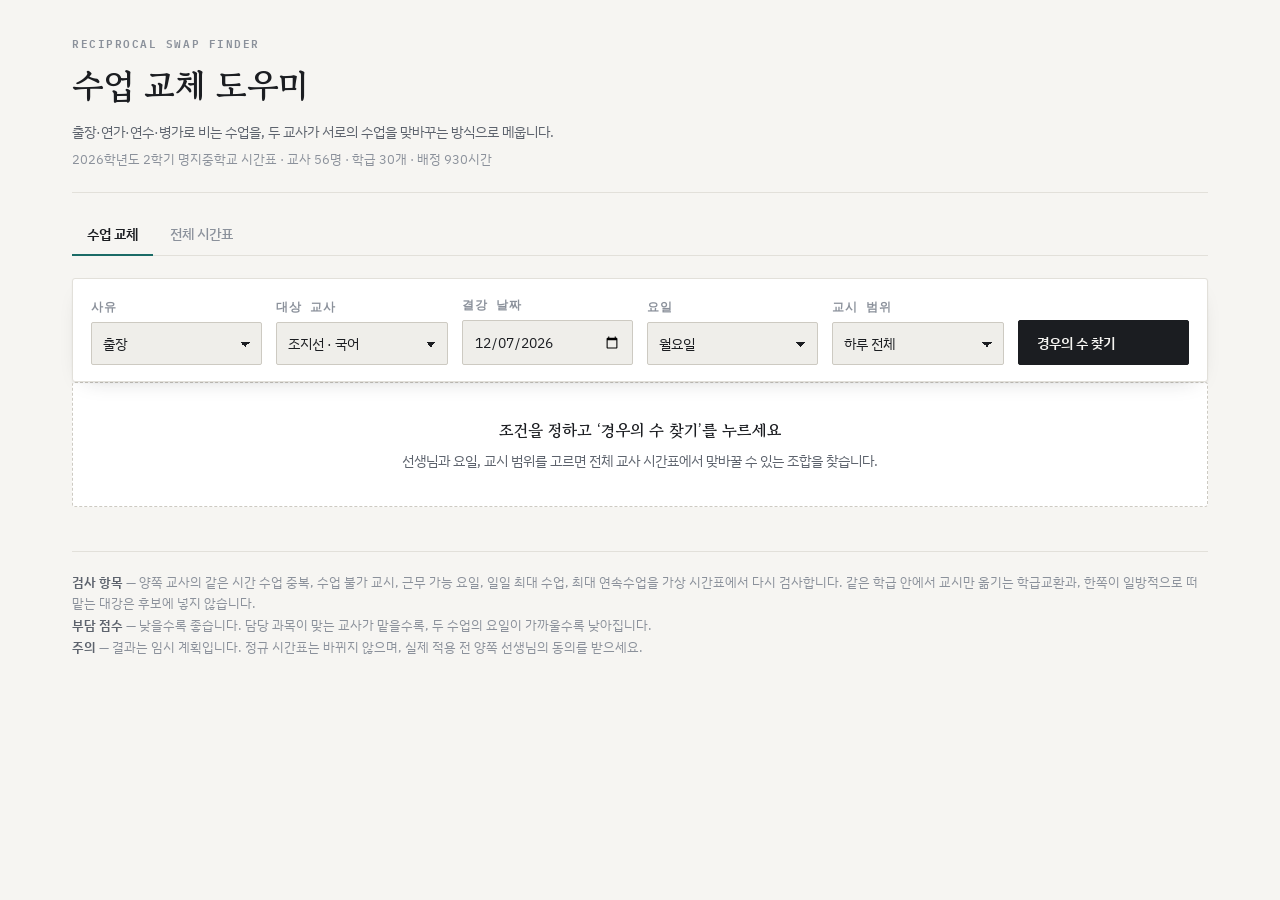
==== exchange-site/index.html @ 24c972d6 "수업 교체 도우미: 교체 조합·신고서·전체 시간표 단독 사이트 본 앱의 수업 교체 기능만 떼어낸 의존성 없는 단일 페이지다. 판정 로직은 원본과 같고, 원본 앱과 5개 조건(조지선" ====
<title>수업 교체 도우미</title>
<link rel="preconnect" href="https://fonts.googleapis.com">
<link rel="preconnect" href="https://fonts.gstatic.com" crossorigin>
<link rel="stylesheet" href="https://fonts.googleapis.com/css2?family=Gowun+Batang:wght@400;700&family=IBM+Plex+Sans+KR:wght@400;500;600&family=IBM+Plex+Mono:wght@400;500&display=swap">

<style>
  :root{
    --paper:#f6f5f2; --surface:#fff; --surface-2:#efeeea;
    --ink:#1b1d21; --ink-soft:#5d636d; --ink-faint:#8b919b;
    --line:#e2e0da; --line-strong:#cdcac2;
    --absent:#8a3d63; --absent-fill:#f4e7ee; --absent-edge:#dcbccc;
    --cover:#1a6b66; --cover-fill:#e1efee; --cover-edge:#aacfcb;
    --warn:#8a5a12; --warn-fill:#f7eeda; --warn-edge:#e2cfa4;
    --shadow:0 1px 2px rgba(27,29,33,.05), 0 8px 22px -14px rgba(27,29,33,.28);
    --step:clamp(14px,.55vw + 12.4px,15.5px);
  }
  @media (prefers-color-scheme:dark){
    :root:not([data-theme="light"]){
      --paper:#15171b; --surface:#1d2026; --surface-2:#252932;
      --ink:#e9eae7; --ink-soft:#a2a8b2; --ink-faint:#767d88;
      --line:#2d323b; --line-strong:#3d434e;
      --absent:#d78fb0; --absent-fill:#3a2130; --absent-edge:#5b3549;
      --cover:#6fc4bc; --cover-fill:#153330; --cover-edge:#2b544f;
      --warn:#dbab60; --warn-fill:#332810; --warn-edge:#54431c;
      --shadow:0 1px 2px rgba(0,0,0,.4), 0 10px 26px -16px rgba(0,0,0,.8);
    }
  }
  :root[data-theme="dark"]{
    --paper:#15171b; --surface:#1d2026; --surface-2:#252932;
    --ink:#e9eae7; --ink-soft:#a2a8b2; --ink-faint:#767d88;
    --line:#2d323b; --line-strong:#3d434e;
    --absent:#d78fb0; --absent-fill:#3a2130; --absent-edge:#5b3549;
    --cover:#6fc4bc; --cover-fill:#153330; --cover-edge:#2b544f;
    --warn:#dbab60; --warn-fill:#332810; --warn-edge:#54431c;
    --shadow:0 1px 2px rgba(0,0,0,.4), 0 10px 26px -16px rgba(0,0,0,.8);
  }

  *{box-sizing:border-box}
  body{
    margin:0; background:var(--paper); color:var(--ink);
    font-family:"IBM Plex Sans KR","Apple SD Gothic Neo","Malgun Gothic",system-ui,sans-serif;
    font-size:var(--step); line-height:1.65; -webkit-font-smoothing:antialiased;
  }
  .wrap{max-width:1180px; margin:0 auto; padding:34px 22px 90px}
  h1,h2,h3{font-family:"Gowun Batang",Batang,serif; font-weight:700; text-wrap:balance; margin:0}
  .mono{font-family:"IBM Plex Mono",ui-monospace,monospace; font-variant-numeric:tabular-nums}
  .eyebrow{
    font-size:11px; font-weight:600; letter-spacing:.14em; text-transform:uppercase;
    color:var(--ink-faint); font-family:"IBM Plex Mono",monospace;
  }

  /* ── 머리말 ───────────────────────────── */
  .masthead{display:flex; flex-direction:column; gap:6px; padding-bottom:22px; border-bottom:1px solid var(--line)}
  .masthead h1{font-size:clamp(26px,3vw,34px); letter-spacing:-.01em}
  .masthead p{margin:0; color:var(--ink-soft); font-size:14px}
  .masthead .src{color:var(--ink-faint); font-size:12.5px}

  /* ── 조건 바 ──────────────────────────── */
  .console{
    position:sticky; top:0; z-index:20; margin:22px 0 0;
    background:var(--surface); border:1px solid var(--line); border-radius:3px;
    box-shadow:var(--shadow); padding:16px 18px;
  }
  .console-grid{display:grid; grid-template-columns:repeat(auto-fit,minmax(150px,1fr)); gap:14px; align-items:end}
  .field{display:flex; flex-direction:column; gap:6px; min-width:0}
  .field > span{font-size:11.5px; font-weight:600; letter-spacing:.09em; color:var(--ink-faint); text-transform:uppercase; font-family:"IBM Plex Mono",monospace}
  select, input[type="date"]{
    width:100%; appearance:none; font:inherit; font-size:14px; color:var(--ink);
    background:var(--surface-2); border:1px solid var(--line-strong); border-radius:2px;
    padding:9px 30px 9px 11px; cursor:pointer;
    background-image:linear-gradient(45deg,transparent 50%,currentColor 50%),linear-gradient(135deg,currentColor 50%,transparent 50%);
    background-position:calc(100% - 16px) calc(50% + 1px),calc(100% - 11px) calc(50% + 1px);
    background-size:5px 5px,5px 5px; background-repeat:no-repeat;
  }
  input[type="date"]{background-image:none; padding-right:11px; cursor:text; min-height:41px}
  select:focus-visible, button:focus-visible, input:focus-visible{outline:2px solid var(--cover); outline-offset:2px}
  .go{
    font:inherit; font-size:14px; font-weight:600; color:var(--paper); background:var(--ink);
    border:1px solid var(--ink); border-radius:2px; padding:10px 18px; cursor:pointer;
    display:inline-flex; align-items:center; gap:8px; white-space:nowrap; transition:opacity .15s;
  }
  .go:hover{opacity:.85}
  .go[disabled]{opacity:.5; cursor:progress}

  /* ── 요약 ─────────────────────────────── */
  .tally{display:grid; grid-template-columns:repeat(auto-fit,minmax(122px,1fr)); gap:1px; background:var(--line); border:1px solid var(--line); margin-top:26px}
  .tally div{background:var(--surface); padding:13px 15px; display:flex; flex-direction:column; gap:2px}
  .tally span{font-size:11.5px; letter-spacing:.08em; color:var(--ink-faint); font-family:"IBM Plex Mono",monospace}
  .tally strong{font-size:23px; font-weight:500; font-family:"IBM Plex Mono",monospace; font-variant-numeric:tabular-nums; line-height:1.25}
  .tally .hl-from strong{color:var(--absent)}
  .tally .hl-to strong{color:var(--cover)}

  .banner{
    margin-top:26px; padding:15px 18px; border:1px solid var(--line);
    border-left:3px solid var(--absent); background:var(--surface); border-radius:2px;
  }
  .banner strong{font-size:15.5px}
  .banner p{margin:3px 0 0; color:var(--ink-soft); font-size:13.5px}
  .banner.none{border-left-color:var(--line-strong)}

  .heading{margin:38px 0 16px; display:flex; align-items:baseline; gap:12px; flex-wrap:wrap}
  .heading h2{font-size:19px}
  .heading p{margin:0; color:var(--ink-soft); font-size:13px}

  /* ── 조합 카드 ────────────────────────── */
  .plans{display:grid; grid-template-columns:repeat(auto-fill,minmax(320px,1fr)); gap:16px}
  .plan{background:var(--surface); border:1px solid var(--line); border-radius:3px; box-shadow:var(--shadow); display:flex; flex-direction:column; overflow:hidden}
  .plan.best{border-color:var(--cover-edge)}
  .plan-top{display:flex; align-items:flex-start; justify-content:space-between; gap:10px; padding:14px 16px 12px; border-bottom:1px solid var(--line)}
  .plan-top h3{font-size:16.5px}
  .chip{font-size:11px; font-weight:600; letter-spacing:.05em; padding:3px 8px; border-radius:2px; white-space:nowrap; font-family:"IBM Plex Mono",monospace}
  .chip.full{color:var(--cover); background:var(--cover-fill); border:1px solid var(--cover-edge)}
  .chip.part{color:var(--warn); background:var(--warn-fill); border:1px solid var(--warn-edge)}
  .load{font-size:11.5px; color:var(--ink-faint); font-family:"IBM Plex Mono",monospace; margin-top:3px}

  /* 주간 격자 미니맵 */
  .week{padding:14px 16px 8px; display:grid; grid-template-columns:16px repeat(5,1fr); gap:2px; max-width:242px}
  .wd{font-size:10px; text-align:center; color:var(--ink-faint); font-family:"IBM Plex Mono",monospace; padding-bottom:3px}
  .wp{font-size:9.5px; color:var(--ink-faint); font-family:"IBM Plex Mono",monospace; display:grid; place-items:center}
  .wc{
    height:19px; border:1px solid var(--line); border-radius:1px; background:transparent;
    display:grid; place-items:center; font-size:10px; font-weight:600;
    font-family:"IBM Plex Mono",monospace; color:transparent;
  }
  .wc.off{border-color:transparent}
  .wc.busy{background:var(--surface-2); border-color:var(--line-strong)}
  .wc.from{background:var(--absent-fill); border-color:var(--absent); color:var(--absent)}
  .wc.to{background:var(--cover-fill); border-color:var(--cover); color:var(--cover)}
  .wc.miss{background:repeating-linear-gradient(135deg,transparent,transparent 3px,var(--line-strong) 3px,var(--line-strong) 4px); border-color:var(--line-strong)}

  .steps{list-style:none; margin:0; padding:4px 16px 0; display:flex; flex-direction:column; gap:11px}
  .steps li{display:grid; grid-template-columns:20px 1fr; gap:10px; align-items:start}
  .idx{
    width:20px; height:20px; border-radius:50%; display:grid; place-items:center;
    font-size:10.5px; font-weight:600; font-family:"IBM Plex Mono",monospace; margin-top:2px;
    background:var(--cover-fill); color:var(--cover); border:1px solid var(--cover-edge);
  }
  .idx.gap{background:var(--warn-fill); color:var(--warn); border-color:var(--warn-edge)}
  .swap{font-size:13.5px; line-height:1.55}
  .swap b{font-weight:600}
  .swap .from-t{color:var(--absent); font-weight:600}
  .swap .to-t{color:var(--cover); font-weight:600}
  .swap .sub{display:block; color:var(--ink-soft); font-size:12.5px; margin-top:1px}
  .swap .slot{font-family:"IBM Plex Mono",monospace; font-variant-numeric:tabular-nums}

  .plan-foot{margin-top:auto; padding:14px 16px; display:flex; gap:8px}
  .ghost{
    font:inherit; font-size:12.5px; font-weight:500; color:var(--ink-soft);
    background:transparent; border:1px solid var(--line-strong); border-radius:2px;
    padding:7px 13px; cursor:pointer; transition:border-color .15s,color .15s;
  }
  .ghost:hover{border-color:var(--ink-soft); color:var(--ink)}
  .paste{margin:0 16px 14px; width:calc(100% - 32px); font-family:"IBM Plex Mono",monospace; font-size:11px;
    border:1px solid var(--line-strong); border-radius:2px; background:var(--surface-2); color:var(--ink);
    padding:9px; min-height:96px; resize:vertical}

  /* ── 수업별 후보 ──────────────────────── */
  .lesson{background:var(--surface); border:1px solid var(--line); border-radius:3px; margin-bottom:11px; overflow:hidden}
  .lesson summary{
    padding:13px 16px; cursor:pointer; display:flex; align-items:center; gap:11px; flex-wrap:wrap;
    list-style:none; font-size:14.5px;
  }
  .lesson summary::-webkit-details-marker{display:none}
  .lesson summary::after{content:"＋"; margin-left:auto; color:var(--ink-faint); font-size:15px}
  .lesson[open] summary::after{content:"－"}
  .lesson[open] summary{border-bottom:1px solid var(--line)}
  .per{
    font-family:"IBM Plex Mono",monospace; font-size:11.5px; font-weight:600; padding:3px 8px; border-radius:2px;
    color:var(--absent); background:var(--absent-fill); border:1px solid var(--absent-edge); white-space:nowrap;
  }
  .cnt{margin-left:6px; font-size:12.5px; color:var(--ink-faint); font-family:"IBM Plex Mono",monospace}
  .cands{list-style:none; margin:0; padding:11px 16px 15px; display:grid; gap:8px}
  .cands li{display:flex; gap:10px; align-items:baseline; font-size:13.5px; padding-bottom:8px; border-bottom:1px dotted var(--line)}
  .cands li:last-child{border-bottom:0; padding-bottom:0}
  .cands b{color:var(--cover); font-weight:600; min-width:66px}
  .cands span{color:var(--ink-soft); font-size:12.5px}

  .empty{
    border:1px dashed var(--line-strong); border-radius:3px; padding:34px 22px; text-align:center;
    color:var(--ink-soft); background:var(--surface); font-size:14px;
  }
  .empty strong{display:block; color:var(--ink); font-size:16px; margin-bottom:5px; font-family:"Gowun Batang",serif}

  .legend{display:flex; gap:16px; flex-wrap:wrap; font-size:12px; color:var(--ink-soft); margin:0 0 16px}
  .legend i{display:inline-block; width:11px; height:11px; border-radius:1px; margin-right:6px; vertical-align:-1px; border:1px solid}
  .legend .f{background:var(--absent-fill); border-color:var(--absent)}
  .legend .t{background:var(--cover-fill); border-color:var(--cover)}
  .legend .b{background:var(--surface); border-color:var(--line-strong)}
  .legend .m{background:repeating-linear-gradient(135deg,transparent,transparent 3px,var(--line-strong) 3px,var(--line-strong) 4px); border-color:var(--line-strong)}

  /* 화면 전환 */
  .tabs{display:flex; gap:2px; margin:20px 0 0; border-bottom:1px solid var(--line)}
  .tab{
    font:inherit; font-size:14px; font-weight:500; color:var(--ink-faint); background:none;
    border:0; border-bottom:2px solid transparent; padding:9px 15px; cursor:pointer; margin-bottom:-1px;
  }
  .tab[aria-selected="true"]{color:var(--ink); border-bottom-color:var(--cover); font-weight:600}
  .panel[hidden]{display:none}

  /* 전체 시간표 */
  .tt-controls{display:flex; gap:14px; align-items:end; flex-wrap:wrap; margin:24px 0 0}
  .seg{display:inline-flex; border:1px solid var(--line-strong); border-radius:2px; overflow:hidden}
  .seg button{
    font:inherit; font-size:13px; color:var(--ink-soft); background:var(--surface);
    border:0; padding:9px 15px; cursor:pointer;
  }
  .seg button[aria-pressed="true"]{background:var(--ink); color:var(--paper); font-weight:600}
  .tt-wrap{overflow-x:auto; border:1px solid var(--line); background:var(--surface); border-radius:3px; margin-top:16px}
  table.tt{border-collapse:collapse; width:100%; min-width:660px; font-size:13px}
  table.tt th, table.tt td{border:1px solid var(--line); padding:7px 8px; text-align:center; vertical-align:middle}
  table.tt thead th{
    background:var(--surface-2); font-weight:600; font-size:12px; color:var(--ink-soft);
    font-family:"IBM Plex Mono",monospace; letter-spacing:.04em;
  }
  table.tt tbody th{
    background:var(--surface-2); font-family:"IBM Plex Mono",monospace; font-size:11.5px;
    color:var(--ink-faint); font-weight:500; width:46px;
  }
  table.tt td{height:47px}
  table.tt td.free{background:var(--paper)}
  .tt-sub{display:block; font-weight:600; font-size:13px}
  .tt-meta{display:block; font-size:11.5px; color:var(--ink-soft); margin-top:1px}
  .tt-tally{display:flex; gap:22px; flex-wrap:wrap; margin-top:13px; font-size:12.5px; color:var(--ink-soft)}
  .tt-tally b{color:var(--ink); font-family:"IBM Plex Mono",monospace; font-weight:600}

  /* 신고서 미리보기 */
  dialog.report{
    border:0; border-radius:3px; padding:0; width:min(1080px,94vw); max-height:92vh;
    background:var(--surface); color:var(--ink); box-shadow:0 24px 70px -20px rgba(0,0,0,.5);
  }
  dialog.report::backdrop{background:rgba(20,22,26,.55)}
  .report-bar{
    display:flex; align-items:center; gap:10px; padding:13px 18px; border-bottom:1px solid var(--line);
    position:sticky; top:0; background:var(--surface); z-index:2;
  }
  .report-bar h3{font-size:16px; margin-right:auto}
  .report-body{padding:18px; overflow:auto; max-height:calc(92vh - 62px); background:var(--surface-2)}
  .report-body iframe{width:100%; height:min(62vh,620px); border:1px solid var(--line-strong); background:#fff; display:block}
  .hint{font-size:12px; color:var(--ink-faint); padding:0 18px 16px; margin:0}

  .note{margin-top:44px; padding-top:20px; border-top:1px solid var(--line); color:var(--ink-faint); font-size:12.5px; line-height:1.75}
  .note b{color:var(--ink-soft); font-weight:600}

  @media (max-width:640px){
    .wrap{padding:24px 15px 70px}
    .console{padding:14px}
    .plans{grid-template-columns:1fr}
  }
  @media (prefers-reduced-motion:reduce){*{transition:none!important; animation:none!important}}
</style>

<div class="wrap">
  <header class="masthead">
    <span class="eyebrow">Reciprocal swap finder</span>
    <h1>수업 교체 도우미</h1>
    <p>출장·연가·연수·병가로 비는 수업을, 두 교사가 서로의 수업을 맞바꾸는 방식으로 메웁니다.</p>
    <p class="src" id="src"></p>
  </header>

  <nav class="tabs" role="tablist" aria-label="화면 선택">
    <button class="tab" role="tab" id="tab-swap" aria-selected="true" aria-controls="panel-swap">수업 교체</button>
    <button class="tab" role="tab" id="tab-tt" aria-selected="false" aria-controls="panel-tt">전체 시간표</button>
  </nav>

  <div class="panel" id="panel-swap" role="tabpanel" aria-labelledby="tab-swap">
  <section class="console" aria-label="교체 조건">
    <div class="console-grid">
      <label class="field"><span>사유</span>
        <select id="reason">
          <option>출장</option><option>연가</option><option>연수</option><option>병가</option><option>기타</option>
        </select>
      </label>
      <label class="field"><span>대상 교사</span><select id="teacher"></select></label>
      <label class="field"><span>결강 날짜</span><input type="date" id="date"></label>
      <label class="field"><span>요일</span><select id="day"></select></label>
      <label class="field"><span>교시 범위</span><select id="period"></select></label>
      <button class="go" id="go" type="button">경우의 수 찾기</button>
    </div>
  </section>

  <div id="out"></div>
  </div>

  <div class="panel" id="panel-tt" role="tabpanel" aria-labelledby="tab-tt" hidden>
    <div class="tt-controls">
      <div class="seg" role="group" aria-label="시간표 종류">
        <button type="button" id="tt-by-class" aria-pressed="true">학급별</button>
        <button type="button" id="tt-by-teacher" aria-pressed="false">교사별</button>
      </div>
      <label class="field" style="min-width:230px"><span>대상</span><select id="tt-entity"></select></label>
    </div>
    <div id="tt-out"></div>
  </div>

  <dialog class="report" id="report">
    <div class="report-bar">
      <h3 id="report-title">교체 수업 신고서</h3>
      <button class="ghost" type="button" id="report-print">인쇄</button>
      <button class="ghost" type="button" id="report-save"></button>
      <button class="ghost" type="button" id="report-close">닫기</button>
    </div>
    <div class="report-body"><iframe id="report-frame" title="교체 수업 신고서 미리보기"></iframe></div>
    <p class="hint" id="report-hint"></p>
  </dialog>

  <p class="note">
    <b>검사 항목</b> — 양쪽 교사의 같은 시간 수업 중복, 수업 불가 교시, 근무 가능 요일, 일일 최대 수업, 최대 연속수업을 가상 시간표에서 다시 검사합니다.
    같은 학급 안에서 교시만 옮기는 학급교환과, 한쪽이 일방적으로 떠맡는 대강은 후보에 넣지 않습니다.<br>
    <b>부담 점수</b> — 낮을수록 좋습니다. 담당 과목이 맞는 교사가 맡을수록, 두 수업의 요일이 가까울수록 낮아집니다.<br>
    <b>주의</b> — 결과는 임시 계획입니다. 정규 시간표는 바뀌지 않으며, 실제 적용 전 양쪽 선생님의 동의를 받으세요.
  </p>
</div>

<script>/* 교체 수업 신고서(.hwpx) 채우기 — 첨부 양식의 section0.xml을 셀 주소로 채운다.
   브라우저와 Node에서 같은 코드를 쓴다. ZIP 입출력만 각자 처리한다. */
(function (root, factory) {
  const api = factory();
  if (typeof module === "object" && module.exports) module.exports = api;
  root.HwpxFill = api;
})(typeof globalThis !== "undefined" ? globalThis : this, function () {
  "use strict";

  const TBL_ID = '<hp:tbl id="2052365658"';
  const DAY_NUM = { 월: 1, 화: 2, 수: 3, 목: 4, 금: 5 };
  const HEAD_ROWS = 2;          // 그룹 머리글 + 열 머리글
  const BASE_ROWS = 8;          // 양식 원본 전체 행 수
  const NAME_REF = "20";        // 교체교사명 글자모양
  const CELL_REF = "10";        // 일반 칸 글자모양

  const xmlEscape = v => String(v ?? "")
    .replace(/&/g, "&amp;").replace(/</g, "&lt;").replace(/>/g, "&gt;");

  /* 지정한 요일의 날짜 — 기준일 이후 가장 가까운 같은 요일 */
  function dateForDay(base, dayId) {
    const target = DAY_NUM[dayId];
    const d = new Date(base.getTime());
    if (target) d.setDate(d.getDate() + ((target - d.getDay() + 7) % 7));
    return d;
  }
  const monthDay = d => (d.getMonth() + 1) + "." + d.getDate();
  const spaced = name => String(name || "").split("").join(" ");
  const schoolYear = d => (d.getMonth() + 1 >= 3 ? d.getFullYear() : d.getFullYear() - 1);

  /* 교체 1건 → 신고서 2행. 같은 학급끼리 맞바꾸면 과목이 서로 자리를 바꾼다. */
  function rowsFor(steps, absentName, baseDate, cls) {
    const rows = [];
    for (const s of steps) {
      const sameClass = s.classId === s.backClassId;
      const d1 = dateForDay(baseDate, s.fromDay);
      const d2 = dateForDay(baseDate, s.backDay);
      rows.push({
        left:  [s.subject, monthDay(d1), s.fromDay, String(s.fromPeriod), cls(s.classId), absentName],
        right: [sameClass ? s.backSubject : s.subject, monthDay(d1), s.fromDay, String(s.fromPeriod), cls(s.classId), s.coverName],
      });
      rows.push({
        left:  [s.backSubject, monthDay(d2), s.backDay, String(s.backPeriod), cls(s.backClassId), s.coverName],
        right: [sameClass ? s.subject : s.backSubject, monthDay(d2), s.backDay, String(s.backPeriod), cls(s.backClassId), absentName],
      });
    }
    return rows;
  }

  /* 표에서 (col,row) 칸의 첫 문단 글을 바꾼다 */
  function setCell(tbl, col, row, text, ref) {
    const addr = `<hp:cellAddr colAddr="${col}" rowAddr="${row}"/>`;
    const at = tbl.indexOf(addr);
    if (at < 0) throw new Error(`칸 (${col},${row})을 찾지 못했습니다`);
    const tcStart = tbl.lastIndexOf("<hp:tc", at);
    const pStart = tbl.indexOf("<hp:p ", tcStart);
    const pEnd = tbl.indexOf("</hp:p>", pStart);
    const para = tbl.slice(pStart, pEnd);
    const runRe = /<hp:run\b[^>]*?(?:\/>|>[\s\S]*?<\/hp:run>)/;
    if (!runRe.test(para)) throw new Error(`칸 (${col},${row})에 글자 요소가 없습니다`);
    const next = text === ""
      ? `<hp:run charPrIDRef="${ref}"/>`
      : `<hp:run charPrIDRef="${ref}"><hp:t>${xmlEscape(text)}</hp:t></hp:run>`;
    return tbl.slice(0, pStart) + para.replace(runRe, next) + tbl.slice(pEnd);
  }

  /* 빈 행을 복제해 6행을 넘는 교체도 담는다 */
  function growRows(tbl, need) {
    const trRe = /<hp:tr>[\s\S]*?<\/hp:tr>/g;
    const all = tbl.match(trRe);
    const last = all[all.length - 1];
    let extra = "";
    for (let r = BASE_ROWS; r < HEAD_ROWS + need; r += 1) {
      extra += last.replace(/rowAddr="\d+"/g, `rowAddr="${r}"`);
    }
    const insertAt = tbl.lastIndexOf("</hp:tr>") + "</hp:tr>".length;
    const grown = tbl.slice(0, insertAt) + extra + tbl.slice(insertAt);
    return grown.replace(/(<hp:tbl\b[^>]*?\srowCnt=")\d+(")/, `$1${HEAD_ROWS + need}$2`);
  }

  /* section0.xml 전체를 채운다 */
  function fillSection(xml, data) {
    const start = xml.indexOf(TBL_ID);
    if (start < 0) throw new Error("신고서 표를 찾지 못했습니다");
    const end = xml.indexOf("</hp:tbl>", start) + "</hp:tbl>".length;
    let tbl = xml.slice(start, end);

    const rows = data.rows;
    const capacity = BASE_ROWS - HEAD_ROWS;
    if (rows.length > capacity) tbl = growRows(tbl, rows.length);
    const total = Math.max(capacity, rows.length);

    for (let i = 0; i < total; i += 1) {
      const r = HEAD_ROWS + i;
      const row = rows[i];
      for (let c = 0; c < 6; c += 1) tbl = setCell(tbl, c, r, row ? row.left[c] : "", CELL_REF);
      for (let c = 0; c < 5; c += 1) tbl = setCell(tbl, 6 + c, r, row ? row.right[c] : "", CELL_REF);
      tbl = setCell(tbl, 11, r, row ? row.right[5] : "", NAME_REF);
      tbl = setCell(tbl, 12, r, "", CELL_REF);
    }

    let out = xml.slice(0, start) + tbl + xml.slice(end);
    out = out.replace(/<hp:t>\d{4}학년도<\/hp:t>/, `<hp:t>${data.schoolYear}학년도</hp:t>`);
    out = out.replace(/<hp:t>사유 :\s*[^<]*<\/hp:t>/, `<hp:t>사유 :         ${xmlEscape(data.reason)}</hp:t>`);
    out = out.replace(/<hp:t>신고 교사 :\s*[^<]*<\/hp:t>/, `<hp:t>신고 교사 :   ${xmlEscape(spaced(data.teacherName))}   </hp:t>`);
    return out;
  }

  /* 파일 탐색기 미리보기용 텍스트 — 원본과 같은 모양으로 다시 만든다 */
  function buildPrvText(data) {
    const cells = a => "<" + a.join("><") + ">";
    const lines = [
      `${data.schoolYear}학년도<일과계><부장><교감>`,
      "< ><><>",
      "         교체 수업 신고서",
      "",
      ` 사유 :         ${data.reason}                                                  신고 교사 :   ${spaced(data.teacherName)}   (서명 또는 인)`,
      "<수업 시간표 내역><수업 교체 내역><비고>",
      cells(["과목", "월 일", "요일", "교시", "학년 반", "수업교사명", "과목", "월 일", "요일", "교시", "학년 반", "교체교사명 (서명 또는 인)"]),
    ];
    const capacity = Math.max(BASE_ROWS - HEAD_ROWS, data.rows.length);
    for (let i = 0; i < capacity; i += 1) {
      const r = data.rows[i];
      lines.push(r
        ? cells(r.left.concat(r.right.slice(0, 5), r.right[5] + " (서명 또는 인)", ""))
        : cells(["", "", "", "", "", "", "", "", "", "", "", " (서명 또는 인)", ""]));
    }
    return lines.join("\n") + "\n";
  }

  return { fillSection, buildPrvText, rowsFor, dateForDay, monthDay, spaced, schoolYear };
});
</script>

<script>
const DATA = {"name":"2026학년도 2학기 명지중학교 시간표","days":[{"id":"월","label":"월요일","periods":6},{"id":"화","label":"화요일","periods":7},{"id":"수","label":"수요일","periods":6},{"id":"목","label":"목요일","periods":7},{"id":"금","label":"금요일","periods":6}],"teachers":[{"id":"teacher-1","name":"조지선","kind":"교사","subjects":["국어"],"allowedDays":["월","화","수","목","금"],"slotStates":{},"maxDaily":5,"maxConsecutive":3},{"id":"teacher-2","name":"한윤경","kind":"교사","subjects":["국어"],"allowedDays":["월","화","수","목","금"],"slotStates":{},"maxDaily":5,"maxConsecutive":3},{"id":"teacher-3","name":"김성희","kind":"교사","subjects":["국어"],"allowedDays":["월","화","수","목","금"],"slotStates":{},"maxDaily":5,"maxConsecutive":3},{"id":"teacher-4","name":"김선미","kind":"교사","subjects":["국어"],"allowedDays":["월","화","수","목","금"],"slotStates":{},"maxDaily":5,"maxConsecutive":3},{"id":"teacher-5","name":"김초록","kind":"교사","subjects":["국어"],"allowedDays":["월","화","수","목","금"],"slotStates":{},"maxDaily":5,"maxConsecutive":3},{"id":"teacher-6","name":"서영민","kind":"교사","subjects":["국어"],"allowedDays":["월","화","수","목","금"],"slotStates":{},"maxDaily":5,"maxConsecutive":3},{"id":"teacher-7","name":"편혜경","kind":"교사","subjects":["중국어"],"allowedDays":["월","화","수","목","금"],"slotStates":{},"maxDaily":5,"maxConsecutive":5},{"id":"teacher-8","name":"박은혜","kind":"교사","subjects":["도덕"],"allowedDays":["월","화","수","목","금"],"slotStates":{},"maxDaily":5,"maxConsecutive":3},{"id":"teacher-9","name":"송다은","kind":"교사","subjects":["도덕"],"allowedDays":["월","화","수","목","금"],"slotStates":{},"maxDaily":5,"maxConsecutive":3},{"id":"teacher-10","name":"이희태","kind":"교사","subjects":["역사"],"allowedDays":["월","화","수","목","금"],"slotStates":{},"maxDaily":5,"maxConsecutive":3},{"id":"teacher-11","name":"이은홍","kind":"교사","subjects":["역사"],"allowedDays":["월","화","수","목","금"],"slotStates":{},"maxDaily":3,"maxConsecutive":3},{"id":"teacher-12","name":"홍희현","kind":"교사","subjects":["사회","역사"],"allowedDays":["월","화","수","목","금"],"slotStates":{},"maxDaily":4,"maxConsecutive":3},{"id":"teacher-13","name":"박현진","kind":"교사","subjects":["사회"],"allowedDays":["월","화","수","목","금"],"slotStates":{},"maxDaily":4,"maxConsecutive":3},{"id":"teacher-14","name":"최원미","kind":"교사","subjects":["사회","역사"],"allowedDays":["월","화","수","목","금"],"slotStates":{},"maxDaily":5,"maxConsecutive":3},{"id":"teacher-15","name":"김경아","kind":"교사","subjects":["역사"],"allowedDays":["월","화","수","목","금"],"slotStates":{},"maxDaily":4,"maxConsecutive":3},{"id":"teacher-16","name":"장민수","kind":"교사","subjects":["수학"],"allowedDays":["월","화","수","목","금"],"slotStates":{},"maxDaily":5,"maxConsecutive":3},{"id":"teacher-17","name":"전제광","kind":"교사","subjects":["수학"],"allowedDays":["월","화","수","목","금"],"slotStates":{},"maxDaily":4,"maxConsecutive":3},{"id":"teacher-18","name":"박정미","kind":"교사","subjects":["수학"],"allowedDays":["월","화","수","목","금"],"slotStates":{},"maxDaily":3,"maxConsecutive":3},{"id":"teacher-19","name":"김미연","kind":"교사","subjects":["수학"],"allowedDays":["월","화","수","목","금"],"slotStates":{},"maxDaily":5,"maxConsecutive":3},{"id":"teacher-20","name":"이병준","kind":"교사","subjects":["수학"],"allowedDays":["월","화","수","목","금"],"slotStates":{},"maxDaily":4,"maxConsecutive":3},{"id":"teacher-21","name":"서주형","kind":"교사","subjects":["수학"],"allowedDays":["월","화","수","목","금"],"slotStates":{},"maxDaily":5,"maxConsecutive":3},{"id":"teacher-22","name":"최민규","kind":"강사","subjects":["수학"],"allowedDays":["월","화","수","목","금"],"slotStates":{"화-3":"prefer","월-4":"prefer","목-4":"prefer","금-1":"prefer","목-3":"prefer","수-4":"prefer"},"maxDaily":3,"maxConsecutive":3},{"id":"teacher-23","name":"박정은","kind":"교사","subjects":["과학"],"allowedDays":["월","화","수","목","금"],"slotStates":{},"maxDaily":4,"maxConsecutive":3},{"id":"teacher-24","name":"이승재","kind":"교사","subjects":["과학"],"allowedDays":["월","화","수","목","금"],"slotStates":{},"maxDaily":5,"maxConsecutive":3},{"id":"teacher-25","name":"윤동현","kind":"교사","subjects":["과학"],"allowedDays":["월","화","수","목","금"],"slotStates":{},"maxDaily":4,"maxConsecutive":3},{"id":"teacher-26","name":"배진아","kind":"교사","subjects":["과학"],"allowedDays":["월","화","수","목","금"],"slotStates":{},"maxDaily":5,"maxConsecutive":3},{"id":"teacher-27","name":"오수진","kind":"교사","subjects":["과학"],"allowedDays":["월","화","수","목","금"],"slotStates":{},"maxDaily":5,"maxConsecutive":3},{"id":"teacher-28","name":"최현","kind":"교사","subjects":["과학"],"allowedDays":["월","화","수","목","금"],"slotStates":{},"maxDaily":4,"maxConsecutive":3},{"id":"teacher-29","name":"김은경","kind":"교사","subjects":["가정"],"allowedDays":["월","화","수","목","금"],"slotStates":{},"maxDaily":4,"maxConsecutive":3},{"id":"teacher-30","name":"이란경","kind":"교사","subjects":["가정","기술"],"allowedDays":["월","화","수","목","금"],"slotStates":{},"maxDaily":5,"maxConsecutive":3},{"id":"teacher-31","name":"이한재","kind":"교사","subjects":["기술"],"allowedDays":["월","화","수","목","금"],"slotStates":{},"maxDaily":5,"maxConsecutive":3},{"id":"teacher-32","name":"도경남","kind":"교사","subjects":["정보","기술"],"allowedDays":["월","화","수","목","금"],"slotStates":{},"maxDaily":4,"maxConsecutive":3},{"id":"teacher-33","name":"임슬기","kind":"교사","subjects":["정보","영어"],"allowedDays":["월","화","수","목","금"],"slotStates":{},"maxDaily":3,"maxConsecutive":3},{"id":"teacher-34","name":"조민택","kind":"교사","subjects":["정보"],"allowedDays":["월","화","수","목","금"],"slotStates":{},"maxDaily":4,"maxConsecutive":3},{"id":"teacher-35","name":"이제현","kind":"교사","subjects":["체육"],"allowedDays":["월","화","수","목","금"],"slotStates":{},"maxDaily":3,"maxConsecutive":3},{"id":"teacher-36","name":"마훈","kind":"교사","subjects":["체육"],"allowedDays":["월","화","수","목","금"],"slotStates":{},"maxDaily":5,"maxConsecutive":3},{"id":"teacher-37","name":"조기택","kind":"교사","subjects":["체육"],"allowedDays":["월","화","수","목","금"],"slotStates":{},"maxDaily":4,"maxConsecutive":3},{"id":"teacher-38","name":"박경탁","kind":"교사","subjects":["체육"],"allowedDays":["월","화","수","목","금"],"slotStates":{},"maxDaily":4,"maxConsecutive":3},{"id":"teacher-39","name":"여준호","kind":"교사","subjects":["체육"],"allowedDays":["월","화","수","목","금"],"slotStates":{},"maxDaily":4,"maxConsecutive":3},{"id":"teacher-40","name":"임이경","kind":"강사","subjects":["운동","체육"],"allowedDays":["화","목","금"],"slotStates":{"화-1":"prefer","화-4":"prefer","화-3":"prefer","목-2":"prefer","화-2":"prefer","목-3":"prefer","목-4":"prefer","목-1":"prefer","금-2":"prefer","금-4":"prefer","금-1":"prefer","금-3":"prefer"},"maxDaily":4,"maxConsecutive":4},{"id":"teacher-41","name":"김효진","kind":"교사","subjects":["음악"],"allowedDays":["월","화","수","목","금"],"slotStates":{},"maxDaily":5,"maxConsecutive":3},{"id":"teacher-42","name":"이예은","kind":"교사","subjects":["음악"],"allowedDays":["월","화","수","목","금"],"slotStates":{},"maxDaily":5,"maxConsecutive":3},{"id":"teacher-43","name":"강한주","kind":"교사","subjects":["미술"],"allowedDays":["월","화","수","목","금"],"slotStates":{},"maxDaily":4,"maxConsecutive":3},{"id":"teacher-44","name":"이선린","kind":"교사","subjects":["미술"],"allowedDays":["월","화","수","목","금"],"slotStates":{},"maxDaily":4,"maxConsecutive":4},{"id":"teacher-45","name":"신보라","kind":"강사","subjects":["미술"],"allowedDays":["화","수","목"],"slotStates":{"화-6":"prefer","화-7":"prefer","수-3":"prefer","수-4":"prefer","목-6":"prefer","목-7":"prefer"},"maxDaily":3,"maxConsecutive":3},{"id":"teacher-46","name":"성은아","kind":"교사","subjects":["영어"],"allowedDays":["월","화","수","목","금"],"slotStates":{},"maxDaily":3,"maxConsecutive":3},{"id":"teacher-47","name":"유혜린","kind":"교사","subjects":["영어"],"allowedDays":["월","화","수","목","금"],"slotStates":{},"maxDaily":5,"maxConsecutive":3},{"id":"teacher-48","name":"성주현","kind":"교사","subjects":["영어"],"allowedDays":["월","화","수","목","금"],"slotStates":{},"maxDaily":5,"maxConsecutive":3},{"id":"teacher-49","name":"황수현","kind":"교사","subjects":["영어"],"allowedDays":["월","화","수","목","금"],"slotStates":{},"maxDaily":5,"maxConsecutive":3},{"id":"teacher-50","name":"박윤진","kind":"교사","subjects":["영어"],"allowedDays":["월","화","수","목","금"],"slotStates":{},"maxDaily":5,"maxConsecutive":3},{"id":"teacher-51","name":"김혜정","kind":"강사","subjects":["영어"],"allowedDays":["월","화","목","금"],"slotStates":{"월-6":"prefer","목-6":"prefer","금-5":"prefer","목-7":"prefer","금-6":"prefer","화-1":"prefer"},"maxDaily":3,"maxConsecutive":3},{"id":"teacher-52","name":"이승열","kind":"교사","subjects":["종교"],"allowedDays":["월","화","수","목","금"],"slotStates":{},"maxDaily":3,"maxConsecutive":3},{"id":"teacher-53","name":"심재경","kind":"교사","subjects":["종교"],"allowedDays":["월","화","수","목","금"],"slotStates":{},"maxDaily":5,"maxConsecutive":3},{"id":"teacher-54","name":"오지영","kind":"교사","subjects":["진로"],"allowedDays":["월","화","수","목","금"],"slotStates":{},"maxDaily":3,"maxConsecutive":3},{"id":"teacher-55","name":"이서윤","kind":"강사","subjects":["운동"],"allowedDays":["화","목"],"slotStates":{"화-1":"prefer","화-4":"prefer","화-3":"prefer","화-2":"prefer","목-3":"prefer","목-1":"prefer","목-5":"prefer","목-7":"prefer","목-4":"prefer","목-2":"prefer","목-6":"prefer"},"maxDaily":7,"maxConsecutive":7},{"id":"teacher-56","name":"이종영","kind":"강사","subjects":["운동"],"allowedDays":["목","금"],"slotStates":{"목-3":"prefer","목-1":"prefer","목-5":"prefer","목-7":"prefer","목-4":"prefer","목-2":"prefer","금-2":"prefer","금-4":"prefer","금-1":"prefer","금-3":"prefer","목-6":"prefer"},"maxDaily":7,"maxConsecutive":7}],"classes":[{"id":"class-1","name":"1-1"},{"id":"class-2","name":"1-2"},{"id":"class-3","name":"1-3"},{"id":"class-4","name":"1-4"},{"id":"class-5","name":"1-5"},{"id":"class-6","name":"1-6"},{"id":"class-7","name":"1-7"},{"id":"class-8","name":"1-8"},{"id":"class-9","name":"1-9"},{"id":"class-10","name":"1-10"},{"id":"class-11","name":"2-1"},{"id":"class-12","name":"2-2"},{"id":"class-13","name":"2-3"},{"id":"class-14","name":"2-4"},{"id":"class-15","name":"2-5"},{"id":"class-16","name":"2-6"},{"id":"class-17","name":"2-7"},{"id":"class-18","name":"2-8"},{"id":"class-19","name":"2-9"},{"id":"class-20","name":"2-10"},{"id":"class-21","name":"3-1"},{"id":"class-22","name":"3-2"},{"id":"class-23","name":"3-3"},{"id":"class-24","name":"3-4"},{"id":"class-25","name":"3-5"},{"id":"class-26","name":"3-6"},{"id":"class-27","name":"3-7"},{"id":"class-28","name":"3-8"},{"id":"class-29","name":"3-9"},{"id":"class-30","name":"3-10"}],"schedule":[{"id":"lesson-1","classId":"class-1","teacherId":"teacher-19","subject":"수학","day":"월","period":1,"type":"regular"},{"id":"lesson-2","classId":"class-1","teacherId":"teacher-23","subject":"과학","day":"월","period":2,"type":"regular"},{"id":"lesson-3","classId":"class-1","teacherId":"teacher-7","subject":"중국","day":"월","period":3,"type":"regular"},{"id":"lesson-4","classId":"class-1","teacherId":"teacher-33","subject":"정보","day":"월","period":4,"type":"regular"},{"id":"lesson-5","classId":"class-1","teacherId":"teacher-33","subject":"영B","day":"월","period":5,"type":"regular"},{"id":"lesson-6","classId":"class-1","teacherId":"teacher-38","subject":"체A","day":"월","period":6,"type":"regular"},{"id":"lesson-7","classId":"class-1","teacherId":"teacher-55","subject":"운동","day":"화","period":1,"type":"regular"},{"id":"lesson-8","classId":"class-1","teacherId":"teacher-44","subject":"미술","day":"화","period":2,"blockId":"block-source-8","type":"regular"},{"id":"lesson-9","classId":"class-1","teacherId":"teacher-44","subject":"미술","day":"화","period":3,"blockId":"block-source-8","type":"regular"},{"id":"lesson-10","classId":"class-1","teacherId":"teacher-38","subject":"체B","day":"화","period":4,"type":"regular"},{"id":"lesson-11","classId":"class-1","teacherId":"teacher-2","subject":"국어","day":"화","period":5,"type":"regular"},{"id":"lesson-12","classId":"class-1","teacherId":"teacher-49","subject":"영A","day":"화","period":6,"type":"regular"},{"id":"lesson-13","classId":"class-1","teacherId":"teacher-19","subject":"수학","day":"화","period":7,"type":"regular"},{"id":"lesson-14","classId":"class-1","teacherId":"teacher-13","subject":"사회","day":"수","period":1,"type":"regular"},{"id":"lesson-15","classId":"class-1","teacherId":"teacher-2","subject":"국어","day":"수","period":2,"type":"regular"},{"id":"lesson-16","classId":"class-1","teacherId":"teacher-52","subject":"종교","day":"수","period":3,"type":"regular"},{"id":"lesson-17","classId":"class-1","teacherId":"teacher-41","subject":"음악","day":"수","period":4,"type":"regular"},{"id":"lesson-18","classId":"class-1","teacherId":"teacher-19","subject":"수학","day":"수","period":5,"type":"regular"},{"id":"lesson-19","classId":"class-1","teacherId":"","subject":"창체","day":"수","period":6,"locked":true,"type":"special"},{"id":"lesson-20","classId":"class-1","teacherId":"teacher-23","subject":"과학","day":"목","period":1,"type":"regular"},{"id":"lesson-21","classId":"class-1","teacherId":"teacher-19","subject":"수학","day":"목","period":2,"type":"regular"},{"id":"lesson-22","classId":"class-1","teacherId":"teacher-33","subject":"정보","day":"목","period":3,"type":"regular"},{"id":"lesson-23","classId":"class-1","teacherId":"teacher-38","subject":"체A","day":"목","period":4,"type":"regular"},{"id":"lesson-24","classId":"class-1","teacherId":"teacher-49","subject":"영A","day":"목","period":5,"type":"regular"},{"id":"lesson-25","classId":"class-1","teacherId":"teacher-8","subject":"도덕","day":"목","period":6,"type":"regular"},{"id":"lesson-26","classId":"class-1","teacherId":"teacher-2","subject":"국어","day":"목","period":7,"type":"regular"},{"id":"lesson-27","classId":"class-1","teacherId":"teacher-8","subject":"도덕","day":"금","period":1,"type":"regular"},{"id":"lesson-28","classId":"class-1","teacherId":"teacher-13","subject":"사회","day":"금","period":2,"type":"regular"},{"id":"lesson-29","classId":"class-1","teacherId":"teacher-2","subject":"국어","day":"금","period":3,"type":"regular"},{"id":"lesson-30","classId":"class-1","teacherId":"teacher-23","subject":"과학","day":"금","period":4,"type":"regular"},{"id":"lesson-31","classId":"class-1","teacherId":"teacher-54","subject":"진로","day":"금","period":5,"type":"regular"},{"id":"lesson-32","classId":"class-1","teacherId":"teacher-7","subject":"중국","day":"금","period":6,"type":"regular"},{"id":"lesson-33","classId":"class-10","teacherId":"teacher-3","subject":"국어","day":"월","period":1,"type":"regular"},{"id":"lesson-34","classId":"class-10","teacherId":"teacher-7","subject":"중국","day":"월","period":2,"type":"regular"},{"id":"lesson-35","classId":"class-10","teacherId":"teacher-34","subject":"정보","day":"월","period":3,"type":"regular"},{"id":"lesson-36","classId":"class-10","teacherId":"teacher-20","subject":"수학","day":"월","period":4,"type":"regular"},{"id":"lesson-37","classId":"class-10","teacherId":"teacher-35","subject":"체A","day":"월","period":5,"type":"regular"},{"id":"lesson-38","classId":"class-10","teacherId":"teacher-8","subject":"도덕","day":"월","period":6,"type":"regular"},{"id":"lesson-39","classId":"class-10","teacherId":"teacher-20","subject":"수학","day":"화","period":1,"type":"regular"},{"id":"lesson-40","classId":"class-10","teacherId":"teacher-24","subject":"과학","day":"화","period":2,"type":"regular"},{"id":"lesson-41","classId":"class-10","teacherId":"teacher-8","subject":"도덕","day":"화","period":3,"type":"regular"},{"id":"lesson-42","classId":"class-10","teacherId":"teacher-52","subject":"종교","day":"화","period":4,"type":"regular"},{"id":"lesson-43","classId":"class-10","teacherId":"teacher-13","subject":"사회","day":"화","period":5,"type":"regular"},{"id":"lesson-44","classId":"class-10","teacherId":"teacher-3","subject":"국어","day":"화","period":6,"type":"regular"},{"id":"lesson-45","classId":"class-10","teacherId":"teacher-49","subject":"영A","day":"화","period":7,"type":"regular"},{"id":"lesson-46","classId":"class-10","teacherId":"teacher-20","subject":"수학","day":"수","period":1,"type":"regular"},{"id":"lesson-47","classId":"class-10","teacherId":"teacher-49","subject":"영A","day":"수","period":2,"type":"regular"},{"id":"lesson-48","classId":"class-10","teacherId":"teacher-44","subject":"미술","day":"수","period":3,"blockId":"block-source-48","type":"regular"},{"id":"lesson-49","classId":"class-10","teacherId":"teacher-44","subject":"미술","day":"수","period":4,"blockId":"block-source-48","type":"regular"},{"id":"lesson-50","classId":"class-10","teacherId":"teacher-24","subject":"과학","day":"수","period":5,"type":"regular"},{"id":"lesson-51","classId":"class-10","teacherId":"","subject":"창체","day":"수","period":6,"locked":true,"type":"special"},{"id":"lesson-52","classId":"class-10","teacherId":"teacher-40","subject":"체B","day":"목","period":1,"type":"regular"},{"id":"lesson-53","classId":"class-10","teacherId":"teacher-7","subject":"중국","day":"목","period":2,"type":"regular"},{"id":"lesson-54","classId":"class-10","teacherId":"teacher-56","subject":"운동","day":"목","period":3,"type":"regular"},{"id":"lesson-55","classId":"class-10","teacherId":"teacher-34","subject":"정보","day":"목","period":4,"type":"regular"},{"id":"lesson-56","classId":"class-10","teacherId":"teacher-54","subject":"진로","day":"목","period":5,"type":"regular"},{"id":"lesson-57","classId":"class-10","teacherId":"teacher-20","subject":"수학","day":"목","period":6,"type":"regular"},{"id":"lesson-58","classId":"class-10","teacherId":"teacher-3","subject":"국어","day":"목","period":7,"type":"regular"},{"id":"lesson-59","classId":"class-10","teacherId":"teacher-41","subject":"음악","day":"금","period":1,"type":"regular"},{"id":"lesson-60","classId":"class-10","teacherId":"teacher-24","subject":"과학","day":"금","period":2,"type":"regular"},{"id":"lesson-61","classId":"class-10","teacherId":"teacher-35","subject":"체A","day":"금","period":3,"type":"regular"},{"id":"lesson-62","classId":"class-10","teacherId":"teacher-13","subject":"사회","day":"금","period":4,"type":"regular"},{"id":"lesson-63","classId":"class-10","teacherId":"teacher-48","subject":"영B","day":"금","period":5,"type":"regular"},{"id":"lesson-64","classId":"class-10","teacherId":"teacher-3","subject":"국어","day":"금","period":6,"type":"regular"},{"id":"lesson-65","classId":"class-2","teacherId":"teacher-41","subject":"음악","day":"월","period":1,"type":"regular"},{"id":"lesson-66","classId":"class-2","teacherId":"teacher-38","subject":"체A","day":"월","period":2,"type":"regular"},{"id":"lesson-67","classId":"class-2","teacherId":"teacher-13","subject":"사회","day":"월","period":3,"type":"regular"},{"id":"lesson-68","classId":"class-2","teacherId":"teacher-8","subject":"도덕","day":"월","period":4,"type":"regular"},{"id":"lesson-69","classId":"class-2","teacherId":"teacher-23","subject":"과학","day":"월","period":5,"type":"regular"},{"id":"lesson-70","classId":"class-2","teacherId":"teacher-2","subject":"국어","day":"월","period":6,"type":"regular"},{"id":"lesson-71","classId":"class-2","teacherId":"teacher-40","subject":"운동","day":"화","period":1,"type":"regular"},{"id":"lesson-72","classId":"class-2","teacherId":"teacher-19","subject":"수학","day":"화","period":2,"type":"regular"},{"id":"lesson-73","classId":"class-2","teacherId":"teacher-33","subject":"정보","day":"화","period":3,"type":"regular"},{"id":"lesson-74","classId":"class-2","teacherId":"teacher-2","subject":"국어","day":"화","period":4,"type":"regular"},{"id":"lesson-75","classId":"class-2","teacherId":"teacher-7","subject":"중국","day":"화","period":5,"type":"regular"},{"id":"lesson-76","classId":"class-2","teacherId":"teacher-54","subject":"진로","day":"화","period":6,"type":"regular"},{"id":"lesson-77","classId":"class-2","teacherId":"teacher-23","subject":"과학","day":"화","period":7,"type":"regular"},{"id":"lesson-78","classId":"class-2","teacherId":"teacher-23","subject":"과학","day":"수","period":1,"type":"regular"},{"id":"lesson-79","classId":"class-2","teacherId":"teacher-19","subject":"수학","day":"수","period":2,"type":"regular"},{"id":"lesson-80","classId":"class-2","teacherId":"teacher-8","subject":"도덕","day":"수","period":3,"type":"regular"},{"id":"lesson-81","classId":"class-2","teacherId":"teacher-49","subject":"영A","day":"수","period":4,"type":"regular"},{"id":"lesson-82","classId":"class-2","teacherId":"teacher-38","subject":"체A","day":"수","period":5,"type":"regular"},{"id":"lesson-83","classId":"class-2","teacherId":"","subject":"창체","day":"수","period":6,"locked":true,"type":"special"},{"id":"lesson-84","classId":"class-2","teacherId":"teacher-2","subject":"국어","day":"목","period":1,"type":"regular"},{"id":"lesson-85","classId":"class-2","teacherId":"teacher-44","subject":"미술","day":"목","period":2,"blockId":"block-source-85","type":"regular"},{"id":"lesson-86","classId":"class-2","teacherId":"teacher-44","subject":"미술","day":"목","period":3,"blockId":"block-source-85","type":"regular"},{"id":"lesson-87","classId":"class-2","teacherId":"teacher-7","subject":"중국","day":"목","period":4,"type":"regular"},{"id":"lesson-88","classId":"class-2","teacherId":"teacher-33","subject":"영B","day":"목","period":5,"type":"regular"},{"id":"lesson-89","classId":"class-2","teacherId":"teacher-13","subject":"사회","day":"목","period":6,"type":"regular"},{"id":"lesson-90","classId":"class-2","teacherId":"teacher-19","subject":"수학","day":"목","period":7,"type":"regular"},{"id":"lesson-91","classId":"class-2","teacherId":"teacher-33","subject":"정보","day":"금","period":1,"type":"regular"},{"id":"lesson-92","classId":"class-2","teacherId":"teacher-19","subject":"수학","day":"금","period":2,"type":"regular"},{"id":"lesson-93","classId":"class-2","teacherId":"teacher-49","subject":"영A","day":"금","period":3,"type":"regular"},{"id":"lesson-94","classId":"class-2","teacherId":"teacher-52","subject":"종교","day":"금","period":4,"type":"regular"},{"id":"lesson-95","classId":"class-2","teacherId":"teacher-38","subject":"체B","day":"금","period":5,"type":"regular"},{"id":"lesson-96","classId":"class-2","teacherId":"teacher-2","subject":"국어","day":"금","period":6,"type":"regular"},{"id":"lesson-97","classId":"class-3","teacherId":"teacher-13","subject":"사회","day":"월","period":1,"type":"regular"},{"id":"lesson-98","classId":"class-3","teacherId":"teacher-2","subject":"국어","day":"월","period":2,"type":"regular"},{"id":"lesson-99","classId":"class-3","teacherId":"teacher-52","subject":"종교","day":"월","period":3,"type":"regular"},{"id":"lesson-100","classId":"class-3","teacherId":"teacher-54","subject":"진로","day":"월","period":4,"type":"regular"},{"id":"lesson-101","classId":"class-3","teacherId":"teacher-17","subject":"수학","day":"월","period":5,"type":"regular"},{"id":"lesson-102","classId":"class-3","teacherId":"teacher-51","subject":"영B","day":"월","period":6,"type":"regular"},{"id":"lesson-103","classId":"class-3","teacherId":"teacher-7","subject":"중국","day":"화","period":1,"type":"regular"},{"id":"lesson-104","classId":"class-3","teacherId":"teacher-2","subject":"국어","day":"화","period":2,"type":"regular"},{"id":"lesson-105","classId":"class-3","teacherId":"teacher-49","subject":"영A","day":"화","period":3,"type":"regular"},{"id":"lesson-106","classId":"class-3","teacherId":"teacher-55","subject":"운동","day":"화","period":4,"type":"regular"},{"id":"lesson-107","classId":"class-3","teacherId":"teacher-23","subject":"과학","day":"화","period":5,"type":"regular"},{"id":"lesson-108","classId":"class-3","teacherId":"teacher-8","subject":"도덕","day":"화","period":6,"type":"regular"},{"id":"lesson-109","classId":"class-3","teacherId":"teacher-38","subject":"체B","day":"화","period":7,"type":"regular"},{"id":"lesson-110","classId":"class-3","teacherId":"teacher-41","subject":"음악","day":"수","period":1,"type":"regular"},{"id":"lesson-111","classId":"class-3","teacherId":"teacher-17","subject":"수학","day":"수","period":2,"type":"regular"},{"id":"lesson-112","classId":"class-3","teacherId":"teacher-13","subject":"사회","day":"수","period":3,"type":"regular"},{"id":"lesson-113","classId":"class-3","teacherId":"teacher-23","subject":"과학","day":"수","period":4,"type":"regular"},{"id":"lesson-114","classId":"class-3","teacherId":"teacher-2","subject":"국어","day":"수","period":5,"type":"regular"},{"id":"lesson-115","classId":"class-3","teacherId":"","subject":"창체","day":"수","period":6,"locked":true,"type":"special"},{"id":"lesson-116","classId":"class-3","teacherId":"teacher-7","subject":"중국","day":"목","period":1,"type":"regular"},{"id":"lesson-117","classId":"class-3","teacherId":"teacher-34","subject":"정보","day":"목","period":2,"type":"regular"},{"id":"lesson-118","classId":"class-3","teacherId":"teacher-38","subject":"체A","day":"목","period":3,"type":"regular"},{"id":"lesson-119","classId":"class-3","teacherId":"teacher-8","subject":"도덕","day":"목","period":4,"type":"regular"},{"id":"lesson-120","classId":"class-3","teacherId":"teacher-17","subject":"수학","day":"목","period":5,"type":"regular"},{"id":"lesson-121","classId":"class-3","teacherId":"teacher-2","subject":"국어","day":"목","period":6,"type":"regular"},{"id":"lesson-122","classId":"class-3","teacherId":"teacher-49","subject":"영A","day":"목","period":7,"type":"regular"},{"id":"lesson-123","classId":"class-3","teacherId":"teacher-44","subject":"미술","day":"금","period":1,"blockId":"block-source-123","type":"regular"},{"id":"lesson-124","classId":"class-3","teacherId":"teacher-44","subject":"미술","day":"금","period":2,"blockId":"block-source-123","type":"regular"},{"id":"lesson-125","classId":"class-3","teacherId":"teacher-23","subject":"과학","day":"금","period":3,"type":"regular"},{"id":"lesson-126","classId":"class-3","teacherId":"teacher-38","subject":"체A","day":"금","period":4,"type":"regular"},{"id":"lesson-127","classId":"class-3","teacherId":"teacher-17","subject":"수학","day":"금","period":5,"type":"regular"},{"id":"lesson-128","classId":"class-3","teacherId":"teacher-34","subject":"정보","day":"금","period":6,"type":"regular"},{"id":"lesson-129","classId":"class-4","teacherId":"teacher-23","subject":"과학","day":"월","period":1,"type":"regular"},{"id":"lesson-130","classId":"class-4","teacherId":"teacher-44","subject":"미술","day":"월","period":2,"blockId":"block-source-130","type":"regular"},{"id":"lesson-131","classId":"class-4","teacherId":"teacher-44","subject":"미술","day":"월","period":3,"blockId":"block-source-130","type":"regular"},{"id":"lesson-132","classId":"class-4","teacherId":"teacher-49","subject":"영A","day":"월","period":4,"type":"regular"},{"id":"lesson-133","classId":"class-4","teacherId":"teacher-38","subject":"체B","day":"월","period":5,"type":"regular"},{"id":"lesson-134","classId":"class-4","teacherId":"teacher-17","subject":"수학","day":"월","period":6,"type":"regular"},{"id":"lesson-135","classId":"class-4","teacherId":"teacher-2","subject":"국어","day":"화","period":1,"type":"regular"},{"id":"lesson-136","classId":"class-4","teacherId":"teacher-23","subject":"과학","day":"화","period":2,"type":"regular"},{"id":"lesson-137","classId":"class-4","teacherId":"teacher-13","subject":"사회","day":"화","period":3,"type":"regular"},{"id":"lesson-138","classId":"class-4","teacherId":"teacher-40","subject":"운동","day":"화","period":4,"type":"regular"},{"id":"lesson-139","classId":"class-4","teacherId":"teacher-17","subject":"수학","day":"화","period":5,"type":"regular"},{"id":"lesson-140","classId":"class-4","teacherId":"teacher-52","subject":"종교","day":"화","period":6,"type":"regular"},{"id":"lesson-141","classId":"class-4","teacherId":"teacher-7","subject":"중국","day":"화","period":7,"type":"regular"},{"id":"lesson-142","classId":"class-4","teacherId":"teacher-8","subject":"도덕","day":"수","period":1,"type":"regular"},{"id":"lesson-143","classId":"class-4","teacherId":"teacher-38","subject":"체A","day":"수","period":2,"type":"regular"},{"id":"lesson-144","classId":"class-4","teacherId":"teacher-2","subject":"국어","day":"수","period":3,"type":"regular"},{"id":"lesson-145","classId":"class-4","teacherId":"teacher-17","subject":"수학","day":"수","period":4,"type":"regular"},{"id":"lesson-146","classId":"class-4","teacherId":"teacher-34","subject":"정보","day":"수","period":5,"type":"regular"},{"id":"lesson-147","classId":"class-4","teacherId":"","subject":"창체","day":"수","period":6,"locked":true,"type":"special"},{"id":"lesson-148","classId":"class-4","teacherId":"teacher-38","subject":"체A","day":"목","period":1,"type":"regular"},{"id":"lesson-149","classId":"class-4","teacherId":"teacher-2","subject":"국어","day":"목","period":2,"type":"regular"},{"id":"lesson-150","classId":"class-4","teacherId":"teacher-8","subject":"도덕","day":"목","period":3,"type":"regular"},{"id":"lesson-151","classId":"class-4","teacherId":"teacher-54","subject":"진로","day":"목","period":4,"type":"regular"},{"id":"lesson-152","classId":"class-4","teacherId":"teacher-23","subject":"과학","day":"목","period":5,"type":"regular"},{"id":"lesson-153","classId":"class-4","teacherId":"teacher-51","subject":"영B","day":"목","period":6,"type":"regular"},{"id":"lesson-154","classId":"class-4","teacherId":"teacher-17","subject":"수학","day":"목","period":7,"type":"regular"},{"id":"lesson-155","classId":"class-4","teacherId":"teacher-13","subject":"사회","day":"금","period":1,"type":"regular"},{"id":"lesson-156","classId":"class-4","teacherId":"teacher-7","subject":"중국","day":"금","period":2,"type":"regular"},{"id":"lesson-157","classId":"class-4","teacherId":"teacher-41","subject":"음악","day":"금","period":3,"type":"regular"},{"id":"lesson-158","classId":"class-4","teacherId":"teacher-34","subject":"정보","day":"금","period":4,"type":"regular"},{"id":"lesson-159","classId":"class-4","teacherId":"teacher-2","subject":"국어","day":"금","period":5,"type":"regular"},{"id":"lesson-160","classId":"class-4","teacherId":"teacher-49","subject":"영A","day":"금","period":6,"type":"regular"},{"id":"lesson-161","classId":"class-5","teacherId":"teacher-38","subject":"체A","day":"월","period":1,"type":"regular"},{"id":"lesson-162","classId":"class-5","teacherId":"teacher-17","subject":"수학","day":"월","period":2,"type":"regular"},{"id":"lesson-163","classId":"class-5","teacherId":"teacher-2","subject":"국어","day":"월","period":3,"type":"regular"},{"id":"lesson-164","classId":"class-5","teacherId":"teacher-24","subject":"과학","day":"월","period":4,"type":"regular"},{"id":"lesson-165","classId":"class-5","teacherId":"teacher-7","subject":"중국","day":"월","period":5,"type":"regular"},{"id":"lesson-166","classId":"class-5","teacherId":"teacher-49","subject":"영A","day":"월","period":6,"type":"regular"},{"id":"lesson-167","classId":"class-5","teacherId":"teacher-41","subject":"음악","day":"화","period":1,"type":"regular"},{"id":"lesson-168","classId":"class-5","teacherId":"teacher-38","subject":"체A","day":"화","period":2,"type":"regular"},{"id":"lesson-169","classId":"class-5","teacherId":"teacher-55","subject":"운동","day":"화","period":3,"type":"regular"},{"id":"lesson-170","classId":"class-5","teacherId":"teacher-17","subject":"수학","day":"화","period":4,"type":"regular"},{"id":"lesson-171","classId":"class-5","teacherId":"teacher-34","subject":"정보","day":"화","period":5,"type":"regular"},{"id":"lesson-172","classId":"class-5","teacherId":"teacher-13","subject":"사회","day":"화","period":6,"type":"regular"},{"id":"lesson-173","classId":"class-5","teacherId":"teacher-2","subject":"국어","day":"화","period":7,"type":"regular"},{"id":"lesson-174","classId":"class-5","teacherId":"teacher-44","subject":"미술","day":"수","period":1,"blockId":"block-source-174","type":"regular"},{"id":"lesson-175","classId":"class-5","teacherId":"teacher-44","subject":"미술","day":"수","period":2,"blockId":"block-source-174","type":"regular"},{"id":"lesson-176","classId":"class-5","teacherId":"teacher-54","subject":"진로","day":"수","period":3,"type":"regular"},{"id":"lesson-177","classId":"class-5","teacherId":"teacher-8","subject":"도덕","day":"수","period":4,"type":"regular"},{"id":"lesson-178","classId":"class-5","teacherId":"teacher-49","subject":"영A","day":"수","period":5,"type":"regular"},{"id":"lesson-179","classId":"class-5","teacherId":"","subject":"창체","day":"수","period":6,"locked":true,"type":"special"},{"id":"lesson-180","classId":"class-5","teacherId":"teacher-24","subject":"과학","day":"목","period":1,"type":"regular"},{"id":"lesson-181","classId":"class-5","teacherId":"teacher-13","subject":"사회","day":"목","period":2,"type":"regular"},{"id":"lesson-182","classId":"class-5","teacherId":"teacher-17","subject":"수학","day":"목","period":3,"type":"regular"},{"id":"lesson-183","classId":"class-5","teacherId":"teacher-2","subject":"국어","day":"목","period":4,"type":"regular"},{"id":"lesson-184","classId":"class-5","teacherId":"teacher-7","subject":"중국","day":"목","period":5,"type":"regular"},{"id":"lesson-185","classId":"class-5","teacherId":"teacher-52","subject":"종교","day":"목","period":6,"type":"regular"},{"id":"lesson-186","classId":"class-5","teacherId":"teacher-34","subject":"정보","day":"목","period":7,"type":"regular"},{"id":"lesson-187","classId":"class-5","teacherId":"teacher-38","subject":"체B","day":"금","period":1,"type":"regular"},{"id":"lesson-188","classId":"class-5","teacherId":"teacher-2","subject":"국어","day":"금","period":2,"type":"regular"},{"id":"lesson-189","classId":"class-5","teacherId":"teacher-17","subject":"수학","day":"금","period":3,"type":"regular"},{"id":"lesson-190","classId":"class-5","teacherId":"teacher-24","subject":"과학","day":"금","period":4,"type":"regular"},{"id":"lesson-191","classId":"class-5","teacherId":"teacher-51","subject":"영B","day":"금","period":5,"type":"regular"},{"id":"lesson-192","classId":"class-5","teacherId":"teacher-8","subject":"도덕","day":"금","period":6,"type":"regular"},{"id":"lesson-193","classId":"class-6","teacherId":"teacher-8","subject":"도덕","day":"월","period":1,"type":"regular"},{"id":"lesson-194","classId":"class-6","teacherId":"teacher-24","subject":"과학","day":"월","period":2,"type":"regular"},{"id":"lesson-195","classId":"class-6","teacherId":"teacher-17","subject":"수학","day":"월","period":3,"type":"regular"},{"id":"lesson-196","classId":"class-6","teacherId":"teacher-13","subject":"사회","day":"월","period":4,"type":"regular"},{"id":"lesson-197","classId":"class-6","teacherId":"teacher-41","subject":"음악","day":"월","period":5,"type":"regular"},{"id":"lesson-198","classId":"class-6","teacherId":"teacher-3","subject":"국어","day":"월","period":6,"type":"regular"},{"id":"lesson-199","classId":"class-6","teacherId":"teacher-8","subject":"도덕","day":"화","period":1,"type":"regular"},{"id":"lesson-200","classId":"class-6","teacherId":"teacher-17","subject":"수학","day":"화","period":2,"type":"regular"},{"id":"lesson-201","classId":"class-6","teacherId":"teacher-40","subject":"운동","day":"화","period":3,"type":"regular"},{"id":"lesson-202","classId":"class-6","teacherId":"teacher-49","subject":"영A","day":"화","period":4,"type":"regular"},{"id":"lesson-203","classId":"class-6","teacherId":"teacher-44","subject":"미술","day":"화","period":5,"blockId":"block-source-203","type":"regular"},{"id":"lesson-204","classId":"class-6","teacherId":"teacher-44","subject":"미술","day":"화","period":6,"blockId":"block-source-203","type":"regular"},{"id":"lesson-205","classId":"class-6","teacherId":"teacher-34","subject":"정보","day":"화","period":7,"type":"regular"},{"id":"lesson-206","classId":"class-6","teacherId":"teacher-38","subject":"체A","day":"수","period":1,"type":"regular"},{"id":"lesson-207","classId":"class-6","teacherId":"teacher-3","subject":"국어","day":"수","period":2,"type":"regular"},{"id":"lesson-208","classId":"class-6","teacherId":"teacher-34","subject":"정보","day":"수","period":3,"type":"regular"},{"id":"lesson-209","classId":"class-6","teacherId":"teacher-7","subject":"중국","day":"수","period":4,"type":"regular"},{"id":"lesson-210","classId":"class-6","teacherId":"teacher-17","subject":"수학","day":"수","period":5,"type":"regular"},{"id":"lesson-211","classId":"class-6","teacherId":"","subject":"창체","day":"수","period":6,"locked":true,"type":"special"},{"id":"lesson-212","classId":"class-6","teacherId":"teacher-13","subject":"사회","day":"목","period":1,"type":"regular"},{"id":"lesson-213","classId":"class-6","teacherId":"teacher-24","subject":"과학","day":"목","period":2,"type":"regular"},{"id":"lesson-214","classId":"class-6","teacherId":"teacher-7","subject":"중국","day":"목","period":3,"type":"regular"},{"id":"lesson-215","classId":"class-6","teacherId":"teacher-3","subject":"국어","day":"목","period":4,"type":"regular"},{"id":"lesson-216","classId":"class-6","teacherId":"teacher-52","subject":"종교","day":"목","period":5,"type":"regular"},{"id":"lesson-217","classId":"class-6","teacherId":"teacher-38","subject":"체B","day":"목","period":6,"type":"regular"},{"id":"lesson-218","classId":"class-6","teacherId":"teacher-51","subject":"영B","day":"목","period":7,"type":"regular"},{"id":"lesson-219","classId":"class-6","teacherId":"teacher-17","subject":"수학","day":"금","period":1,"type":"regular"},{"id":"lesson-220","classId":"class-6","teacherId":"teacher-38","subject":"체A","day":"금","period":2,"type":"regular"},{"id":"lesson-221","classId":"class-6","teacherId":"teacher-54","subject":"진로","day":"금","period":3,"type":"regular"},{"id":"lesson-222","classId":"class-6","teacherId":"teacher-3","subject":"국어","day":"금","period":4,"type":"regular"},{"id":"lesson-223","classId":"class-6","teacherId":"teacher-49","subject":"영A","day":"금","period":5,"type":"regular"},{"id":"lesson-224","classId":"class-6","teacherId":"teacher-24","subject":"과학","day":"금","period":6,"type":"regular"},{"id":"lesson-225","classId":"class-7","teacherId":"teacher-49","subject":"영A","day":"월","period":1,"type":"regular"},{"id":"lesson-226","classId":"class-7","teacherId":"teacher-8","subject":"도덕","day":"월","period":2,"type":"regular"},{"id":"lesson-227","classId":"class-7","teacherId":"teacher-20","subject":"수학","day":"월","period":3,"type":"regular"},{"id":"lesson-228","classId":"class-7","teacherId":"teacher-3","subject":"국어","day":"월","period":4,"type":"regular"},{"id":"lesson-229","classId":"class-7","teacherId":"teacher-24","subject":"과학","day":"월","period":5,"type":"regular"},{"id":"lesson-230","classId":"class-7","teacherId":"teacher-54","subject":"진로","day":"월","period":6,"type":"regular"},{"id":"lesson-231","classId":"class-7","teacherId":"teacher-13","subject":"사회","day":"화","period":1,"type":"regular"},{"id":"lesson-232","classId":"class-7","teacherId":"teacher-55","subject":"운동","day":"화","period":2,"type":"regular"},{"id":"lesson-233","classId":"class-7","teacherId":"teacher-24","subject":"과학","day":"화","period":3,"type":"regular"},{"id":"lesson-234","classId":"class-7","teacherId":"teacher-8","subject":"도덕","day":"화","period":4,"type":"regular"},{"id":"lesson-235","classId":"class-7","teacherId":"teacher-3","subject":"국어","day":"화","period":5,"type":"regular"},{"id":"lesson-236","classId":"class-7","teacherId":"teacher-38","subject":"체A","day":"화","period":6,"type":"regular"},{"id":"lesson-237","classId":"class-7","teacherId":"teacher-20","subject":"수학","day":"화","period":7,"type":"regular"},{"id":"lesson-238","classId":"class-7","teacherId":"teacher-7","subject":"중국","day":"수","period":1,"type":"regular"},{"id":"lesson-239","classId":"class-7","teacherId":"teacher-32","subject":"정보","day":"수","period":2,"type":"regular"},{"id":"lesson-240","classId":"class-7","teacherId":"teacher-41","subject":"음악","day":"수","period":3,"type":"regular"},{"id":"lesson-241","classId":"class-7","teacherId":"teacher-38","subject":"체A","day":"수","period":4,"type":"regular"},{"id":"lesson-242","classId":"class-7","teacherId":"teacher-3","subject":"국어","day":"수","period":5,"type":"regular"},{"id":"lesson-243","classId":"class-7","teacherId":"","subject":"창체","day":"수","period":6,"locked":true,"type":"special"},{"id":"lesson-244","classId":"class-7","teacherId":"teacher-3","subject":"국어","day":"목","period":1,"type":"regular"},{"id":"lesson-245","classId":"class-7","teacherId":"teacher-40","subject":"체B","day":"목","period":2,"type":"regular"},{"id":"lesson-246","classId":"class-7","teacherId":"teacher-20","subject":"수학","day":"목","period":3,"type":"regular"},{"id":"lesson-247","classId":"class-7","teacherId":"teacher-49","subject":"영A","day":"목","period":4,"type":"regular"},{"id":"lesson-248","classId":"class-7","teacherId":"teacher-44","subject":"미술","day":"목","period":5,"blockId":"block-source-248","type":"regular"},{"id":"lesson-249","classId":"class-7","teacherId":"teacher-44","subject":"미술","day":"목","period":6,"blockId":"block-source-248","type":"regular"},{"id":"lesson-250","classId":"class-7","teacherId":"teacher-24","subject":"과학","day":"목","period":7,"type":"regular"},{"id":"lesson-251","classId":"class-7","teacherId":"teacher-52","subject":"종교","day":"금","period":1,"type":"regular"},{"id":"lesson-252","classId":"class-7","teacherId":"teacher-32","subject":"정보","day":"금","period":2,"type":"regular"},{"id":"lesson-253","classId":"class-7","teacherId":"teacher-7","subject":"중국","day":"금","period":3,"type":"regular"},{"id":"lesson-254","classId":"class-7","teacherId":"teacher-20","subject":"수학","day":"금","period":4,"type":"regular"},{"id":"lesson-255","classId":"class-7","teacherId":"teacher-13","subject":"사회","day":"금","period":5,"type":"regular"},{"id":"lesson-256","classId":"class-7","teacherId":"teacher-51","subject":"영B","day":"금","period":6,"type":"regular"},{"id":"lesson-257","classId":"class-8","teacherId":"teacher-39","subject":"체A","day":"월","period":1,"type":"regular"},{"id":"lesson-258","classId":"class-8","teacherId":"teacher-20","subject":"수학","day":"월","period":2,"type":"regular"},{"id":"lesson-259","classId":"class-8","teacherId":"teacher-49","subject":"영A","day":"월","period":3,"type":"regular"},{"id":"lesson-260","classId":"class-8","teacherId":"teacher-52","subject":"종교","day":"월","period":4,"type":"regular"},{"id":"lesson-261","classId":"class-8","teacherId":"teacher-34","subject":"정보","day":"월","period":5,"type":"regular"},{"id":"lesson-262","classId":"class-8","teacherId":"teacher-41","subject":"음악","day":"월","period":6,"type":"regular"},{"id":"lesson-263","classId":"class-8","teacherId":"teacher-51","subject":"영B","day":"화","period":1,"type":"regular"},{"id":"lesson-264","classId":"class-8","teacherId":"teacher-40","subject":"운동","day":"화","period":2,"type":"regular"},{"id":"lesson-265","classId":"class-8","teacherId":"teacher-3","subject":"국어","day":"화","period":3,"type":"regular"},{"id":"lesson-266","classId":"class-8","teacherId":"teacher-20","subject":"수학","day":"화","period":4,"type":"regular"},{"id":"lesson-267","classId":"class-8","teacherId":"teacher-39","subject":"체A","day":"화","period":5,"type":"regular"},{"id":"lesson-268","classId":"class-8","teacherId":"teacher-24","subject":"과학","day":"화","period":6,"type":"regular"},{"id":"lesson-269","classId":"class-8","teacherId":"teacher-54","subject":"진로","day":"화","period":7,"type":"regular"},{"id":"lesson-270","classId":"class-8","teacherId":"teacher-24","subject":"과학","day":"수","period":1,"type":"regular"},{"id":"lesson-271","classId":"class-8","teacherId":"teacher-20","subject":"수학","day":"수","period":2,"type":"regular"},{"id":"lesson-272","classId":"class-8","teacherId":"teacher-3","subject":"국어","day":"수","period":3,"type":"regular"},{"id":"lesson-273","classId":"class-8","teacherId":"teacher-13","subject":"사회","day":"수","period":4,"type":"regular"},{"id":"lesson-274","classId":"class-8","teacherId":"teacher-7","subject":"중국","day":"수","period":5,"type":"regular"},{"id":"lesson-275","classId":"class-8","teacherId":"","subject":"창체","day":"수","period":6,"locked":true,"type":"special"},{"id":"lesson-276","classId":"class-8","teacherId":"teacher-8","subject":"도덕","day":"목","period":1,"type":"regular"},{"id":"lesson-277","classId":"class-8","teacherId":"teacher-3","subject":"국어","day":"목","period":2,"type":"regular"},{"id":"lesson-278","classId":"class-8","teacherId":"teacher-40","subject":"체B","day":"목","period":3,"type":"regular"},{"id":"lesson-279","classId":"class-8","teacherId":"teacher-24","subject":"과학","day":"목","period":4,"type":"regular"},{"id":"lesson-280","classId":"class-8","teacherId":"teacher-13","subject":"사회","day":"목","period":5,"type":"regular"},{"id":"lesson-281","classId":"class-8","teacherId":"teacher-34","subject":"정보","day":"목","period":6,"type":"regular"},{"id":"lesson-282","classId":"class-8","teacherId":"teacher-20","subject":"수학","day":"목","period":7,"type":"regular"},{"id":"lesson-283","classId":"class-8","teacherId":"teacher-49","subject":"영A","day":"금","period":1,"type":"regular"},{"id":"lesson-284","classId":"class-8","teacherId":"teacher-3","subject":"국어","day":"금","period":2,"type":"regular"},{"id":"lesson-285","classId":"class-8","teacherId":"teacher-8","subject":"도덕","day":"금","period":3,"type":"regular"},{"id":"lesson-286","classId":"class-8","teacherId":"teacher-7","subject":"중국","day":"금","period":4,"type":"regular"},{"id":"lesson-287","classId":"class-8","teacherId":"teacher-44","subject":"미술","day":"금","period":5,"blockId":"block-source-287","type":"regular"},{"id":"lesson-288","classId":"class-8","teacherId":"teacher-44","subject":"미술","day":"금","period":6,"blockId":"block-source-287","type":"regular"},{"id":"lesson-289","classId":"class-9","teacherId":"teacher-24","subject":"과학","day":"월","period":1,"type":"regular"},{"id":"lesson-290","classId":"class-9","teacherId":"teacher-12","subject":"사회","day":"월","period":2,"type":"regular"},{"id":"lesson-291","classId":"class-9","teacherId":"teacher-3","subject":"국어","day":"월","period":3,"type":"regular"},{"id":"lesson-292","classId":"class-9","teacherId":"teacher-39","subject":"체A","day":"월","period":4,"type":"regular"},{"id":"lesson-293","classId":"class-9","teacherId":"teacher-44","subject":"미술","day":"월","period":5,"blockId":"block-source-293","type":"regular"},{"id":"lesson-294","classId":"class-9","teacherId":"teacher-44","subject":"미술","day":"월","period":6,"blockId":"block-source-293","type":"regular"},{"id":"lesson-295","classId":"class-9","teacherId":"teacher-49","subject":"영A","day":"화","period":1,"type":"regular"},{"id":"lesson-296","classId":"class-9","teacherId":"teacher-3","subject":"국어","day":"화","period":2,"type":"regular"},{"id":"lesson-297","classId":"class-9","teacherId":"teacher-52","subject":"종교","day":"화","period":3,"type":"regular"},{"id":"lesson-298","classId":"class-9","teacherId":"teacher-7","subject":"중국","day":"화","period":4,"type":"regular"},{"id":"lesson-299","classId":"class-9","teacherId":"teacher-24","subject":"과학","day":"화","period":5,"type":"regular"},{"id":"lesson-300","classId":"class-9","teacherId":"teacher-20","subject":"수학","day":"화","period":6,"type":"regular"},{"id":"lesson-301","classId":"class-9","teacherId":"teacher-8","subject":"도덕","day":"화","period":7,"type":"regular"},{"id":"lesson-302","classId":"class-9","teacherId":"teacher-34","subject":"정보","day":"수","period":1,"type":"regular"},{"id":"lesson-303","classId":"class-9","teacherId":"teacher-48","subject":"영B","day":"수","period":2,"type":"regular"},{"id":"lesson-304","classId":"class-9","teacherId":"teacher-20","subject":"수학","day":"수","period":3,"type":"regular"},{"id":"lesson-305","classId":"class-9","teacherId":"teacher-54","subject":"진로","day":"수","period":4,"type":"regular"},{"id":"lesson-306","classId":"class-9","teacherId":"teacher-12","subject":"사회","day":"수","period":5,"type":"regular"},{"id":"lesson-307","classId":"class-9","teacherId":"","subject":"창체","day":"수","period":6,"locked":true,"type":"special"},{"id":"lesson-308","classId":"class-9","teacherId":"teacher-20","subject":"수학","day":"목","period":1,"type":"regular"},{"id":"lesson-309","classId":"class-9","teacherId":"teacher-49","subject":"영A","day":"목","period":2,"type":"regular"},{"id":"lesson-310","classId":"class-9","teacherId":"teacher-55","subject":"운동","day":"목","period":3,"type":"regular"},{"id":"lesson-311","classId":"class-9","teacherId":"teacher-40","subject":"체B","day":"목","period":4,"type":"regular"},{"id":"lesson-312","classId":"class-9","teacherId":"teacher-24","subject":"과학","day":"목","period":5,"type":"regular"},{"id":"lesson-313","classId":"class-9","teacherId":"teacher-3","subject":"국어","day":"목","period":6,"type":"regular"},{"id":"lesson-314","classId":"class-9","teacherId":"teacher-8","subject":"도덕","day":"목","period":7,"type":"regular"},{"id":"lesson-315","classId":"class-9","teacherId":"teacher-3","subject":"국어","day":"금","period":1,"type":"regular"},{"id":"lesson-316","classId":"class-9","teacherId":"teacher-20","subject":"수학","day":"금","period":2,"type":"regular"},{"id":"lesson-317","classId":"class-9","teacherId":"teacher-34","subject":"정보","day":"금","period":3,"type":"regular"},{"id":"lesson-318","classId":"class-9","teacherId":"teacher-41","subject":"음악","day":"금","period":4,"type":"regular"},{"id":"lesson-319","classId":"class-9","teacherId":"teacher-7","subject":"중국","day":"금","period":5,"type":"regular"},{"id":"lesson-320","classId":"class-9","teacherId":"teacher-39","subject":"체A","day":"금","period":6,"type":"regular"},{"id":"lesson-321","classId":"class-11","teacherId":"teacher-16","subject":"수학","day":"월","period":1,"type":"regular"},{"id":"lesson-322","classId":"class-11","teacherId":"teacher-27","subject":"과B","day":"월","period":2,"type":"regular"},{"id":"lesson-323","classId":"class-11","teacherId":"teacher-35","subject":"체육","day":"월","period":3,"type":"regular"},{"id":"lesson-324","classId":"class-11","teacherId":"teacher-11","subject":"역A","day":"월","period":4,"type":"regular"},{"id":"lesson-325","classId":"class-11","teacherId":"teacher-53","subject":"종교","day":"월","period":5,"type":"regular"},{"id":"lesson-326","classId":"class-11","teacherId":"teacher-9","subject":"도덕","day":"월","period":6,"type":"regular"},{"id":"lesson-327","classId":"class-11","teacherId":"teacher-4","subject":"국어","day":"화","period":1,"type":"regular"},{"id":"lesson-328","classId":"class-11","teacherId":"teacher-16","subject":"수학","day":"화","period":2,"type":"regular"},{"id":"lesson-329","classId":"class-11","teacherId":"teacher-50","subject":"영A","day":"화","period":3,"type":"regular"},{"id":"lesson-330","classId":"class-11","teacherId":"teacher-26","subject":"과A","day":"화","period":4,"type":"regular"},{"id":"lesson-331","classId":"class-11","teacherId":"teacher-35","subject":"체육","day":"화","period":5,"type":"regular"},{"id":"lesson-332","classId":"class-11","teacherId":"teacher-11","subject":"역B","day":"화","period":6,"type":"regular"},{"id":"lesson-333","classId":"class-11","teacherId":"teacher-31","subject":"기술","day":"화","period":7,"type":"regular"},{"id":"lesson-334","classId":"class-11","teacherId":"teacher-43","subject":"미술","day":"수","period":1,"blockId":"block-source-334","type":"regular"},{"id":"lesson-335","classId":"class-11","teacherId":"teacher-43","subject":"미술","day":"수","period":2,"blockId":"block-source-334","type":"regular"},{"id":"lesson-336","classId":"class-11","teacherId":"teacher-42","subject":"음악","day":"수","period":3,"type":"regular"},{"id":"lesson-337","classId":"class-11","teacherId":"teacher-9","subject":"도덕","day":"수","period":4,"type":"regular"},{"id":"lesson-338","classId":"class-11","teacherId":"teacher-4","subject":"국어","day":"수","period":5,"type":"regular"},{"id":"lesson-339","classId":"class-11","teacherId":"","subject":"창체","day":"수","period":6,"locked":true,"type":"special"},{"id":"lesson-340","classId":"class-11","teacherId":"teacher-55","subject":"운동","day":"목","period":1,"type":"regular"},{"id":"lesson-341","classId":"class-11","teacherId":"teacher-50","subject":"영B","day":"목","period":2,"type":"regular"},{"id":"lesson-342","classId":"class-11","teacherId":"teacher-26","subject":"과A","day":"목","period":3,"type":"regular"},{"id":"lesson-343","classId":"class-11","teacherId":"teacher-4","subject":"국어","day":"목","period":4,"type":"regular"},{"id":"lesson-344","classId":"class-11","teacherId":"teacher-35","subject":"체육","day":"목","period":5,"type":"regular"},{"id":"lesson-345","classId":"class-11","teacherId":"teacher-31","subject":"기술","day":"목","period":6,"type":"regular"},{"id":"lesson-346","classId":"class-11","teacherId":"teacher-16","subject":"수학","day":"목","period":7,"type":"regular"},{"id":"lesson-347","classId":"class-11","teacherId":"teacher-4","subject":"국어","day":"금","period":1,"type":"regular"},{"id":"lesson-348","classId":"class-11","teacherId":"teacher-27","subject":"과B","day":"금","period":2,"type":"regular"},{"id":"lesson-349","classId":"class-11","teacherId":"teacher-50","subject":"영A","day":"금","period":3,"type":"regular"},{"id":"lesson-350","classId":"class-11","teacherId":"teacher-16","subject":"수학","day":"금","period":4,"type":"regular"},{"id":"lesson-351","classId":"class-11","teacherId":"teacher-29","subject":"가정","day":"금","period":5,"type":"regular"},{"id":"lesson-352","classId":"class-11","teacherId":"teacher-11","subject":"역A","day":"금","period":6,"type":"regular"},{"id":"lesson-353","classId":"class-20","teacherId":"teacher-21","subject":"수학","day":"월","period":1,"type":"regular"},{"id":"lesson-354","classId":"class-20","teacherId":"teacher-37","subject":"체육","day":"월","period":2,"type":"regular"},{"id":"lesson-355","classId":"class-20","teacherId":"teacher-6","subject":"국어","day":"월","period":3,"type":"regular"},{"id":"lesson-356","classId":"class-20","teacherId":"teacher-42","subject":"음악","day":"월","period":4,"type":"regular"},{"id":"lesson-357","classId":"class-20","teacherId":"teacher-15","subject":"역A","day":"월","period":5,"type":"regular"},{"id":"lesson-358","classId":"class-20","teacherId":"teacher-26","subject":"과A","day":"월","period":6,"type":"regular"},{"id":"lesson-359","classId":"class-20","teacherId":"teacher-15","subject":"역A","day":"화","period":1,"type":"regular"},{"id":"lesson-360","classId":"class-20","teacherId":"teacher-27","subject":"과B","day":"화","period":2,"type":"regular"},{"id":"lesson-361","classId":"class-20","teacherId":"teacher-29","subject":"가정","day":"화","period":3,"type":"regular"},{"id":"lesson-362","classId":"class-20","teacherId":"teacher-21","subject":"수학","day":"화","period":4,"type":"regular"},{"id":"lesson-363","classId":"class-20","teacherId":"teacher-31","subject":"기술","day":"화","period":5,"type":"regular"},{"id":"lesson-364","classId":"class-20","teacherId":"teacher-6","subject":"국어","day":"화","period":6,"type":"regular"},{"id":"lesson-365","classId":"class-20","teacherId":"teacher-50","subject":"영A","day":"화","period":7,"type":"regular"},{"id":"lesson-366","classId":"class-20","teacherId":"teacher-21","subject":"수학","day":"수","period":1,"type":"regular"},{"id":"lesson-367","classId":"class-20","teacherId":"teacher-9","subject":"도덕","day":"수","period":2,"type":"regular"},{"id":"lesson-368","classId":"class-20","teacherId":"teacher-15","subject":"역B","day":"수","period":3,"type":"regular"},{"id":"lesson-369","classId":"class-20","teacherId":"teacher-50","subject":"영B","day":"수","period":4,"type":"regular"},{"id":"lesson-370","classId":"class-20","teacherId":"teacher-53","subject":"종교","day":"수","period":5,"type":"regular"},{"id":"lesson-371","classId":"class-20","teacherId":"","subject":"창체","day":"수","period":6,"locked":true,"type":"special"},{"id":"lesson-372","classId":"class-20","teacherId":"teacher-37","subject":"체육","day":"목","period":1,"type":"regular"},{"id":"lesson-373","classId":"class-20","teacherId":"teacher-56","subject":"운동","day":"목","period":2,"type":"regular"},{"id":"lesson-374","classId":"class-20","teacherId":"teacher-6","subject":"국어","day":"목","period":3,"type":"regular"},{"id":"lesson-375","classId":"class-20","teacherId":"teacher-31","subject":"기술","day":"목","period":4,"type":"regular"},{"id":"lesson-376","classId":"class-20","teacherId":"teacher-26","subject":"과A","day":"목","period":5,"type":"regular"},{"id":"lesson-377","classId":"class-20","teacherId":"teacher-45","subject":"미술","day":"목","period":6,"blockId":"block-source-377","type":"regular"},{"id":"lesson-378","classId":"class-20","teacherId":"teacher-45","subject":"미술","day":"목","period":7,"blockId":"block-source-377","type":"regular"},{"id":"lesson-379","classId":"class-20","teacherId":"teacher-50","subject":"영A","day":"금","period":1,"type":"regular"},{"id":"lesson-380","classId":"class-20","teacherId":"teacher-9","subject":"도덕","day":"금","period":2,"type":"regular"},{"id":"lesson-381","classId":"class-20","teacherId":"teacher-21","subject":"수학","day":"금","period":3,"type":"regular"},{"id":"lesson-382","classId":"class-20","teacherId":"teacher-6","subject":"국어","day":"금","period":4,"type":"regular"},{"id":"lesson-383","classId":"class-20","teacherId":"teacher-37","subject":"체육","day":"금","period":5,"type":"regular"},{"id":"lesson-384","classId":"class-20","teacherId":"teacher-27","subject":"과B","day":"금","period":6,"type":"regular"},{"id":"lesson-385","classId":"class-12","teacherId":"teacher-11","subject":"역B","day":"월","period":1,"type":"regular"},{"id":"lesson-386","classId":"class-12","teacherId":"teacher-42","subject":"음악","day":"월","period":2,"type":"regular"},{"id":"lesson-387","classId":"class-12","teacherId":"teacher-26","subject":"과A","day":"월","period":3,"type":"regular"},{"id":"lesson-388","classId":"class-12","teacherId":"teacher-4","subject":"국어","day":"월","period":4,"type":"regular"},{"id":"lesson-389","classId":"class-12","teacherId":"teacher-31","subject":"기술","day":"월","period":5,"type":"regular"},{"id":"lesson-390","classId":"class-12","teacherId":"teacher-29","subject":"가정","day":"월","period":6,"type":"regular"},{"id":"lesson-391","classId":"class-12","teacherId":"teacher-43","subject":"미술","day":"화","period":1,"blockId":"block-source-391","type":"regular"},{"id":"lesson-392","classId":"class-12","teacherId":"teacher-43","subject":"미술","day":"화","period":2,"blockId":"block-source-391","type":"regular"},{"id":"lesson-393","classId":"class-12","teacherId":"teacher-9","subject":"도덕","day":"화","period":3,"type":"regular"},{"id":"lesson-394","classId":"class-12","teacherId":"teacher-4","subject":"국어","day":"화","period":4,"type":"regular"},{"id":"lesson-395","classId":"class-12","teacherId":"teacher-47","subject":"영A","day":"화","period":5,"type":"regular"},{"id":"lesson-396","classId":"class-12","teacherId":"teacher-27","subject":"과B","day":"화","period":6,"type":"regular"},{"id":"lesson-397","classId":"class-12","teacherId":"teacher-16","subject":"수학","day":"화","period":7,"type":"regular"},{"id":"lesson-398","classId":"class-12","teacherId":"teacher-16","subject":"수학","day":"수","period":1,"type":"regular"},{"id":"lesson-399","classId":"class-12","teacherId":"teacher-31","subject":"기술","day":"수","period":2,"type":"regular"},{"id":"lesson-400","classId":"class-12","teacherId":"teacher-47","subject":"영B","day":"수","period":3,"type":"regular"},{"id":"lesson-401","classId":"class-12","teacherId":"teacher-26","subject":"과A","day":"수","period":4,"type":"regular"},{"id":"lesson-402","classId":"class-12","teacherId":"teacher-35","subject":"체육","day":"수","period":5,"type":"regular"},{"id":"lesson-403","classId":"class-12","teacherId":"","subject":"창체","day":"수","period":6,"locked":true,"type":"special"},{"id":"lesson-404","classId":"class-12","teacherId":"teacher-56","subject":"운동","day":"목","period":1,"type":"regular"},{"id":"lesson-405","classId":"class-12","teacherId":"teacher-35","subject":"체육","day":"목","period":2,"type":"regular"},{"id":"lesson-406","classId":"class-12","teacherId":"teacher-27","subject":"과B","day":"목","period":3,"type":"regular"},{"id":"lesson-407","classId":"class-12","teacherId":"teacher-16","subject":"수학","day":"목","period":4,"type":"regular"},{"id":"lesson-408","classId":"class-12","teacherId":"teacher-11","subject":"역A","day":"목","period":5,"type":"regular"},{"id":"lesson-409","classId":"class-12","teacherId":"teacher-4","subject":"국어","day":"목","period":6,"type":"regular"},{"id":"lesson-410","classId":"class-12","teacherId":"teacher-47","subject":"영A","day":"목","period":7,"type":"regular"},{"id":"lesson-411","classId":"class-12","teacherId":"teacher-35","subject":"체육","day":"금","period":1,"type":"regular"},{"id":"lesson-412","classId":"class-12","teacherId":"teacher-11","subject":"역A","day":"금","period":2,"type":"regular"},{"id":"lesson-413","classId":"class-12","teacherId":"teacher-16","subject":"수학","day":"금","period":3,"type":"regular"},{"id":"lesson-414","classId":"class-12","teacherId":"teacher-9","subject":"도덕","day":"금","period":4,"type":"regular"},{"id":"lesson-415","classId":"class-12","teacherId":"teacher-4","subject":"국어","day":"금","period":5,"type":"regular"},{"id":"lesson-416","classId":"class-12","teacherId":"teacher-53","subject":"종교","day":"금","period":6,"type":"regular"},{"id":"lesson-417","classId":"class-13","teacherId":"teacher-43","subject":"미술","day":"월","period":1,"blockId":"block-source-417","type":"regular"},{"id":"lesson-418","classId":"class-13","teacherId":"teacher-43","subject":"미술","day":"월","period":2,"blockId":"block-source-417","type":"regular"},{"id":"lesson-419","classId":"class-13","teacherId":"teacher-16","subject":"수학","day":"월","period":3,"type":"regular"},{"id":"lesson-420","classId":"class-13","teacherId":"teacher-47","subject":"영A","day":"월","period":4,"type":"regular"},{"id":"lesson-421","classId":"class-13","teacherId":"teacher-11","subject":"역A","day":"월","period":5,"type":"regular"},{"id":"lesson-422","classId":"class-13","teacherId":"teacher-4","subject":"국어","day":"월","period":6,"type":"regular"},{"id":"lesson-423","classId":"class-13","teacherId":"teacher-42","subject":"음악","day":"화","period":1,"type":"regular"},{"id":"lesson-424","classId":"class-13","teacherId":"teacher-47","subject":"영A","day":"화","period":2,"type":"regular"},{"id":"lesson-425","classId":"class-13","teacherId":"teacher-4","subject":"국어","day":"화","period":3,"type":"regular"},{"id":"lesson-426","classId":"class-13","teacherId":"teacher-35","subject":"체육","day":"화","period":4,"type":"regular"},{"id":"lesson-427","classId":"class-13","teacherId":"teacher-16","subject":"수학","day":"화","period":5,"type":"regular"},{"id":"lesson-428","classId":"class-13","teacherId":"teacher-26","subject":"과A","day":"화","period":6,"type":"regular"},{"id":"lesson-429","classId":"class-13","teacherId":"teacher-53","subject":"종교","day":"화","period":7,"type":"regular"},{"id":"lesson-430","classId":"class-13","teacherId":"teacher-11","subject":"역B","day":"수","period":1,"type":"regular"},{"id":"lesson-431","classId":"class-13","teacherId":"teacher-29","subject":"가정","day":"수","period":2,"type":"regular"},{"id":"lesson-432","classId":"class-13","teacherId":"teacher-35","subject":"체육","day":"수","period":3,"type":"regular"},{"id":"lesson-433","classId":"class-13","teacherId":"teacher-16","subject":"수학","day":"수","period":4,"type":"regular"},{"id":"lesson-434","classId":"class-13","teacherId":"teacher-27","subject":"과B","day":"수","period":5,"type":"regular"},{"id":"lesson-435","classId":"class-13","teacherId":"","subject":"창체","day":"수","period":6,"locked":true,"type":"special"},{"id":"lesson-436","classId":"class-13","teacherId":"teacher-31","subject":"기술","day":"목","period":1,"type":"regular"},{"id":"lesson-437","classId":"class-13","teacherId":"teacher-9","subject":"도덕","day":"목","period":2,"type":"regular"},{"id":"lesson-438","classId":"class-13","teacherId":"teacher-4","subject":"국어","day":"목","period":3,"type":"regular"},{"id":"lesson-439","classId":"class-13","teacherId":"teacher-47","subject":"영B","day":"목","period":4,"type":"regular"},{"id":"lesson-440","classId":"class-13","teacherId":"teacher-55","subject":"운동","day":"목","period":5,"type":"regular"},{"id":"lesson-441","classId":"class-13","teacherId":"teacher-16","subject":"수학","day":"목","period":6,"type":"regular"},{"id":"lesson-442","classId":"class-13","teacherId":"teacher-26","subject":"과A","day":"목","period":7,"type":"regular"},{"id":"lesson-443","classId":"class-13","teacherId":"teacher-9","subject":"도덕","day":"금","period":1,"type":"regular"},{"id":"lesson-444","classId":"class-13","teacherId":"teacher-4","subject":"국어","day":"금","period":2,"type":"regular"},{"id":"lesson-445","classId":"class-13","teacherId":"teacher-11","subject":"역A","day":"금","period":3,"type":"regular"},{"id":"lesson-446","classId":"class-13","teacherId":"teacher-35","subject":"체육","day":"금","period":4,"type":"regular"},{"id":"lesson-447","classId":"class-13","teacherId":"teacher-27","subject":"과B","day":"금","period":5,"type":"regular"},{"id":"lesson-448","classId":"class-13","teacherId":"teacher-31","subject":"기술","day":"금","period":6,"type":"regular"},{"id":"lesson-449","classId":"class-14","teacherId":"teacher-47","subject":"영B","day":"월","period":1,"type":"regular"},{"id":"lesson-450","classId":"class-14","teacherId":"teacher-35","subject":"체육","day":"월","period":2,"type":"regular"},{"id":"lesson-451","classId":"class-14","teacherId":"teacher-4","subject":"국어","day":"월","period":3,"type":"regular"},{"id":"lesson-452","classId":"class-14","teacherId":"teacher-31","subject":"기술","day":"월","period":4,"type":"regular"},{"id":"lesson-453","classId":"class-14","teacherId":"teacher-26","subject":"과A","day":"월","period":5,"type":"regular"},{"id":"lesson-454","classId":"class-14","teacherId":"teacher-16","subject":"수학","day":"월","period":6,"type":"regular"},{"id":"lesson-455","classId":"class-14","teacherId":"teacher-9","subject":"도덕","day":"화","period":1,"type":"regular"},{"id":"lesson-456","classId":"class-14","teacherId":"teacher-35","subject":"체육","day":"화","period":2,"type":"regular"},{"id":"lesson-457","classId":"class-14","teacherId":"teacher-11","subject":"역A","day":"화","period":3,"type":"regular"},{"id":"lesson-458","classId":"class-14","teacherId":"teacher-27","subject":"과B","day":"화","period":4,"type":"regular"},{"id":"lesson-459","classId":"class-14","teacherId":"teacher-53","subject":"종교","day":"화","period":5,"type":"regular"},{"id":"lesson-460","classId":"class-14","teacherId":"teacher-4","subject":"국어","day":"화","period":6,"type":"regular"},{"id":"lesson-461","classId":"class-14","teacherId":"teacher-47","subject":"영A","day":"화","period":7,"type":"regular"},{"id":"lesson-462","classId":"class-14","teacherId":"teacher-31","subject":"기술","day":"수","period":1,"type":"regular"},{"id":"lesson-463","classId":"class-14","teacherId":"teacher-4","subject":"국어","day":"수","period":2,"type":"regular"},{"id":"lesson-464","classId":"class-14","teacherId":"teacher-16","subject":"수학","day":"수","period":3,"type":"regular"},{"id":"lesson-465","classId":"class-14","teacherId":"teacher-11","subject":"역B","day":"수","period":4,"type":"regular"},{"id":"lesson-466","classId":"class-14","teacherId":"teacher-42","subject":"음악","day":"수","period":5,"type":"regular"},{"id":"lesson-467","classId":"class-14","teacherId":"","subject":"창체","day":"수","period":6,"locked":true,"type":"special"},{"id":"lesson-468","classId":"class-14","teacherId":"teacher-16","subject":"수학","day":"목","period":1,"type":"regular"},{"id":"lesson-469","classId":"class-14","teacherId":"teacher-29","subject":"가정","day":"목","period":2,"type":"regular"},{"id":"lesson-470","classId":"class-14","teacherId":"teacher-35","subject":"체육","day":"목","period":3,"type":"regular"},{"id":"lesson-471","classId":"class-14","teacherId":"teacher-27","subject":"과B","day":"목","period":4,"type":"regular"},{"id":"lesson-472","classId":"class-14","teacherId":"teacher-56","subject":"운동","day":"목","period":5,"type":"regular"},{"id":"lesson-473","classId":"class-14","teacherId":"teacher-11","subject":"역A","day":"목","period":6,"type":"regular"},{"id":"lesson-474","classId":"class-14","teacherId":"teacher-4","subject":"국어","day":"목","period":7,"type":"regular"},{"id":"lesson-475","classId":"class-14","teacherId":"teacher-26","subject":"과A","day":"금","period":1,"type":"regular"},{"id":"lesson-476","classId":"class-14","teacherId":"teacher-47","subject":"영A","day":"금","period":2,"type":"regular"},{"id":"lesson-477","classId":"class-14","teacherId":"teacher-43","subject":"미술","day":"금","period":3,"blockId":"block-source-477","type":"regular"},{"id":"lesson-478","classId":"class-14","teacherId":"teacher-43","subject":"미술","day":"금","period":4,"blockId":"block-source-477","type":"regular"},{"id":"lesson-479","classId":"class-14","teacherId":"teacher-9","subject":"도덕","day":"금","period":5,"type":"regular"},{"id":"lesson-480","classId":"class-14","teacherId":"teacher-16","subject":"수학","day":"금","period":6,"type":"regular"},{"id":"lesson-481","classId":"class-15","teacherId":"teacher-4","subject":"국어","day":"월","period":1,"type":"regular"},{"id":"lesson-482","classId":"class-15","teacherId":"teacher-50","subject":"영A","day":"월","period":2,"type":"regular"},{"id":"lesson-483","classId":"class-15","teacherId":"teacher-9","subject":"도덕","day":"월","period":3,"type":"regular"},{"id":"lesson-484","classId":"class-15","teacherId":"teacher-16","subject":"수학","day":"월","period":4,"type":"regular"},{"id":"lesson-485","classId":"class-15","teacherId":"teacher-37","subject":"체육","day":"월","period":5,"type":"regular"},{"id":"lesson-486","classId":"class-15","teacherId":"teacher-27","subject":"과B","day":"월","period":6,"type":"regular"},{"id":"lesson-487","classId":"class-15","teacherId":"teacher-16","subject":"수학","day":"화","period":1,"type":"regular"},{"id":"lesson-488","classId":"class-15","teacherId":"teacher-31","subject":"기술","day":"화","period":2,"type":"regular"},{"id":"lesson-489","classId":"class-15","teacherId":"teacher-15","subject":"역A","day":"화","period":3,"type":"regular"},{"id":"lesson-490","classId":"class-15","teacherId":"teacher-43","subject":"미술","day":"화","period":4,"blockId":"block-source-490","type":"regular"},{"id":"lesson-491","classId":"class-15","teacherId":"teacher-43","subject":"미술","day":"화","period":5,"blockId":"block-source-490","type":"regular"},{"id":"lesson-492","classId":"class-15","teacherId":"teacher-42","subject":"음악","day":"화","period":6,"type":"regular"},{"id":"lesson-493","classId":"class-15","teacherId":"teacher-27","subject":"과B","day":"화","period":7,"type":"regular"},{"id":"lesson-494","classId":"class-15","teacherId":"teacher-50","subject":"영A","day":"수","period":1,"type":"regular"},{"id":"lesson-495","classId":"class-15","teacherId":"teacher-15","subject":"역B","day":"수","period":2,"type":"regular"},{"id":"lesson-496","classId":"class-15","teacherId":"teacher-4","subject":"국어","day":"수","period":3,"type":"regular"},{"id":"lesson-497","classId":"class-15","teacherId":"teacher-37","subject":"체육","day":"수","period":4,"type":"regular"},{"id":"lesson-498","classId":"class-15","teacherId":"teacher-29","subject":"가정","day":"수","period":5,"type":"regular"},{"id":"lesson-499","classId":"class-15","teacherId":"","subject":"창체","day":"수","period":6,"locked":true,"type":"special"},{"id":"lesson-500","classId":"class-15","teacherId":"teacher-4","subject":"국어","day":"목","period":1,"type":"regular"},{"id":"lesson-501","classId":"class-15","teacherId":"teacher-26","subject":"과A","day":"목","period":2,"type":"regular"},{"id":"lesson-502","classId":"class-15","teacherId":"teacher-16","subject":"수학","day":"목","period":3,"type":"regular"},{"id":"lesson-503","classId":"class-15","teacherId":"teacher-9","subject":"도덕","day":"목","period":4,"type":"regular"},{"id":"lesson-504","classId":"class-15","teacherId":"teacher-53","subject":"종교","day":"목","period":5,"type":"regular"},{"id":"lesson-505","classId":"class-15","teacherId":"teacher-37","subject":"체육","day":"목","period":6,"type":"regular"},{"id":"lesson-506","classId":"class-15","teacherId":"teacher-55","subject":"운동","day":"목","period":7,"type":"regular"},{"id":"lesson-507","classId":"class-15","teacherId":"teacher-16","subject":"수학","day":"금","period":1,"type":"regular"},{"id":"lesson-508","classId":"class-15","teacherId":"teacher-26","subject":"과A","day":"금","period":2,"type":"regular"},{"id":"lesson-509","classId":"class-15","teacherId":"teacher-15","subject":"역A","day":"금","period":3,"type":"regular"},{"id":"lesson-510","classId":"class-15","teacherId":"teacher-4","subject":"국어","day":"금","period":4,"type":"regular"},{"id":"lesson-511","classId":"class-15","teacherId":"teacher-31","subject":"기술","day":"금","period":5,"type":"regular"},{"id":"lesson-512","classId":"class-15","teacherId":"teacher-47","subject":"영B","day":"금","period":6,"type":"regular"},{"id":"lesson-513","classId":"class-16","teacherId":"teacher-9","subject":"도덕","day":"월","period":1,"type":"regular"},{"id":"lesson-514","classId":"class-16","teacherId":"teacher-15","subject":"역A","day":"월","period":2,"type":"regular"},{"id":"lesson-515","classId":"class-16","teacherId":"teacher-37","subject":"체육","day":"월","period":3,"type":"regular"},{"id":"lesson-516","classId":"class-16","teacherId":"teacher-29","subject":"가정","day":"월","period":4,"type":"regular"},{"id":"lesson-517","classId":"class-16","teacherId":"teacher-21","subject":"수학","day":"월","period":5,"type":"regular"},{"id":"lesson-518","classId":"class-16","teacherId":"teacher-50","subject":"영A","day":"월","period":6,"type":"regular"},{"id":"lesson-519","classId":"class-16","teacherId":"teacher-53","subject":"종교","day":"화","period":1,"type":"regular"},{"id":"lesson-520","classId":"class-16","teacherId":"teacher-6","subject":"국어","day":"화","period":2,"type":"regular"},{"id":"lesson-521","classId":"class-16","teacherId":"teacher-26","subject":"과A","day":"화","period":3,"type":"regular"},{"id":"lesson-522","classId":"class-16","teacherId":"teacher-42","subject":"음악","day":"화","period":4,"type":"regular"},{"id":"lesson-523","classId":"class-16","teacherId":"teacher-37","subject":"체육","day":"화","period":5,"type":"regular"},{"id":"lesson-524","classId":"class-16","teacherId":"teacher-50","subject":"영B","day":"화","period":6,"type":"regular"},{"id":"lesson-525","classId":"class-16","teacherId":"teacher-21","subject":"수학","day":"화","period":7,"type":"regular"},{"id":"lesson-526","classId":"class-16","teacherId":"teacher-9","subject":"도덕","day":"수","period":1,"type":"regular"},{"id":"lesson-527","classId":"class-16","teacherId":"teacher-6","subject":"국어","day":"수","period":2,"type":"regular"},{"id":"lesson-528","classId":"class-16","teacherId":"teacher-27","subject":"과B","day":"수","period":3,"type":"regular"},{"id":"lesson-529","classId":"class-16","teacherId":"teacher-31","subject":"기술","day":"수","period":4,"type":"regular"},{"id":"lesson-530","classId":"class-16","teacherId":"teacher-15","subject":"역B","day":"수","period":5,"type":"regular"},{"id":"lesson-531","classId":"class-16","teacherId":"","subject":"창체","day":"수","period":6,"locked":true,"type":"special"},{"id":"lesson-532","classId":"class-16","teacherId":"teacher-27","subject":"과B","day":"목","period":1,"type":"regular"},{"id":"lesson-533","classId":"class-16","teacherId":"teacher-43","subject":"미술","day":"목","period":2,"blockId":"block-source-533","type":"regular"},{"id":"lesson-534","classId":"class-16","teacherId":"teacher-43","subject":"미술","day":"목","period":3,"blockId":"block-source-533","type":"regular"},{"id":"lesson-535","classId":"class-16","teacherId":"teacher-6","subject":"국어","day":"목","period":4,"type":"regular"},{"id":"lesson-536","classId":"class-16","teacherId":"teacher-31","subject":"기술","day":"목","period":5,"type":"regular"},{"id":"lesson-537","classId":"class-16","teacherId":"teacher-21","subject":"수학","day":"목","period":6,"type":"regular"},{"id":"lesson-538","classId":"class-16","teacherId":"teacher-56","subject":"운동","day":"목","period":7,"type":"regular"},{"id":"lesson-539","classId":"class-16","teacherId":"teacher-21","subject":"수학","day":"금","period":1,"type":"regular"},{"id":"lesson-540","classId":"class-16","teacherId":"teacher-37","subject":"체육","day":"금","period":2,"type":"regular"},{"id":"lesson-541","classId":"class-16","teacherId":"teacher-6","subject":"국어","day":"금","period":3,"type":"regular"},{"id":"lesson-542","classId":"class-16","teacherId":"teacher-15","subject":"역A","day":"금","period":4,"type":"regular"},{"id":"lesson-543","classId":"class-16","teacherId":"teacher-26","subject":"과A","day":"금","period":5,"type":"regular"},{"id":"lesson-544","classId":"class-16","teacherId":"teacher-50","subject":"영A","day":"금","period":6,"type":"regular"},{"id":"lesson-545","classId":"class-17","teacherId":"teacher-26","subject":"과A","day":"월","period":1,"type":"regular"},{"id":"lesson-546","classId":"class-17","teacherId":"teacher-31","subject":"기술","day":"월","period":2,"type":"regular"},{"id":"lesson-547","classId":"class-17","teacherId":"teacher-50","subject":"영A","day":"월","period":3,"type":"regular"},{"id":"lesson-548","classId":"class-17","teacherId":"teacher-9","subject":"도덕","day":"월","period":4,"type":"regular"},{"id":"lesson-549","classId":"class-17","teacherId":"teacher-43","subject":"미술","day":"월","period":5,"blockId":"block-source-549","type":"regular"},{"id":"lesson-550","classId":"class-17","teacherId":"teacher-43","subject":"미술","day":"월","period":6,"blockId":"block-source-549","type":"regular"},{"id":"lesson-551","classId":"class-17","teacherId":"teacher-27","subject":"과B","day":"화","period":1,"type":"regular"},{"id":"lesson-552","classId":"class-17","teacherId":"teacher-50","subject":"영B","day":"화","period":2,"type":"regular"},{"id":"lesson-553","classId":"class-17","teacherId":"teacher-42","subject":"음악","day":"화","period":3,"type":"regular"},{"id":"lesson-554","classId":"class-17","teacherId":"teacher-37","subject":"체육","day":"화","period":4,"type":"regular"},{"id":"lesson-555","classId":"class-17","teacherId":"teacher-6","subject":"국어","day":"화","period":5,"type":"regular"},{"id":"lesson-556","classId":"class-17","teacherId":"teacher-21","subject":"수학","day":"화","period":6,"type":"regular"},{"id":"lesson-557","classId":"class-17","teacherId":"teacher-15","subject":"역B","day":"화","period":7,"type":"regular"},{"id":"lesson-558","classId":"class-17","teacherId":"teacher-37","subject":"체육","day":"수","period":1,"type":"regular"},{"id":"lesson-559","classId":"class-17","teacherId":"teacher-50","subject":"영A","day":"수","period":2,"type":"regular"},{"id":"lesson-560","classId":"class-17","teacherId":"teacher-26","subject":"과A","day":"수","period":3,"type":"regular"},{"id":"lesson-561","classId":"class-17","teacherId":"teacher-21","subject":"수학","day":"수","period":4,"type":"regular"},{"id":"lesson-562","classId":"class-17","teacherId":"teacher-6","subject":"국어","day":"수","period":5,"type":"regular"},{"id":"lesson-563","classId":"class-17","teacherId":"","subject":"창체","day":"수","period":6,"locked":true,"type":"special"},{"id":"lesson-564","classId":"class-17","teacherId":"teacher-6","subject":"국어","day":"목","period":1,"type":"regular"},{"id":"lesson-565","classId":"class-17","teacherId":"teacher-31","subject":"기술","day":"목","period":2,"type":"regular"},{"id":"lesson-566","classId":"class-17","teacherId":"teacher-21","subject":"수학","day":"목","period":3,"type":"regular"},{"id":"lesson-567","classId":"class-17","teacherId":"teacher-55","subject":"운동","day":"목","period":4,"type":"regular"},{"id":"lesson-568","classId":"class-17","teacherId":"teacher-9","subject":"도덕","day":"목","period":5,"type":"regular"},{"id":"lesson-569","classId":"class-17","teacherId":"teacher-15","subject":"역A","day":"목","period":6,"type":"regular"},{"id":"lesson-570","classId":"class-17","teacherId":"teacher-27","subject":"과B","day":"목","period":7,"type":"regular"},{"id":"lesson-571","classId":"class-17","teacherId":"teacher-37","subject":"체육","day":"금","period":1,"type":"regular"},{"id":"lesson-572","classId":"class-17","teacherId":"teacher-53","subject":"종교","day":"금","period":2,"type":"regular"},{"id":"lesson-573","classId":"class-17","teacherId":"teacher-29","subject":"가정","day":"금","period":3,"type":"regular"},{"id":"lesson-574","classId":"class-17","teacherId":"teacher-21","subject":"수학","day":"금","period":4,"type":"regular"},{"id":"lesson-575","classId":"class-17","teacherId":"teacher-15","subject":"역A","day":"금","period":5,"type":"regular"},{"id":"lesson-576","classId":"class-17","teacherId":"teacher-6","subject":"국어","day":"금","period":6,"type":"regular"},{"id":"lesson-577","classId":"class-18","teacherId":"teacher-6","subject":"국어","day":"월","period":1,"type":"regular"},{"id":"lesson-578","classId":"class-18","teacherId":"teacher-53","subject":"종교","day":"월","period":2,"type":"regular"},{"id":"lesson-579","classId":"class-18","teacherId":"teacher-27","subject":"과B","day":"월","period":3,"type":"regular"},{"id":"lesson-580","classId":"class-18","teacherId":"teacher-21","subject":"수학","day":"월","period":4,"type":"regular"},{"id":"lesson-581","classId":"class-18","teacherId":"teacher-50","subject":"영A","day":"월","period":5,"type":"regular"},{"id":"lesson-582","classId":"class-18","teacherId":"teacher-15","subject":"역A","day":"월","period":6,"type":"regular"},{"id":"lesson-583","classId":"class-18","teacherId":"teacher-26","subject":"과A","day":"화","period":1,"type":"regular"},{"id":"lesson-584","classId":"class-18","teacherId":"teacher-21","subject":"수학","day":"화","period":2,"type":"regular"},{"id":"lesson-585","classId":"class-18","teacherId":"teacher-31","subject":"기술","day":"화","period":3,"type":"regular"},{"id":"lesson-586","classId":"class-18","teacherId":"teacher-15","subject":"역A","day":"화","period":4,"type":"regular"},{"id":"lesson-587","classId":"class-18","teacherId":"teacher-9","subject":"도덕","day":"화","period":5,"type":"regular"},{"id":"lesson-588","classId":"class-18","teacherId":"teacher-45","subject":"미술","day":"화","period":6,"blockId":"block-source-588","type":"regular"},{"id":"lesson-589","classId":"class-18","teacherId":"teacher-45","subject":"미술","day":"화","period":7,"blockId":"block-source-588","type":"regular"},{"id":"lesson-590","classId":"class-18","teacherId":"teacher-26","subject":"과A","day":"수","period":1,"type":"regular"},{"id":"lesson-591","classId":"class-18","teacherId":"teacher-37","subject":"체육","day":"수","period":2,"type":"regular"},{"id":"lesson-592","classId":"class-18","teacherId":"teacher-21","subject":"수학","day":"수","period":3,"type":"regular"},{"id":"lesson-593","classId":"class-18","teacherId":"teacher-6","subject":"국어","day":"수","period":4,"type":"regular"},{"id":"lesson-594","classId":"class-18","teacherId":"teacher-50","subject":"영B","day":"수","period":5,"type":"regular"},{"id":"lesson-595","classId":"class-18","teacherId":"","subject":"창체","day":"수","period":6,"locked":true,"type":"special"},{"id":"lesson-596","classId":"class-18","teacherId":"teacher-9","subject":"도덕","day":"목","period":1,"type":"regular"},{"id":"lesson-597","classId":"class-18","teacherId":"teacher-21","subject":"수학","day":"목","period":2,"type":"regular"},{"id":"lesson-598","classId":"class-18","teacherId":"teacher-37","subject":"체육","day":"목","period":3,"type":"regular"},{"id":"lesson-599","classId":"class-18","teacherId":"teacher-56","subject":"운동","day":"목","period":4,"type":"regular"},{"id":"lesson-600","classId":"class-18","teacherId":"teacher-50","subject":"영A","day":"목","period":5,"type":"regular"},{"id":"lesson-601","classId":"class-18","teacherId":"teacher-12","subject":"역B","day":"목","period":6,"type":"regular"},{"id":"lesson-602","classId":"class-18","teacherId":"teacher-6","subject":"국어","day":"목","period":7,"type":"regular"},{"id":"lesson-603","classId":"class-18","teacherId":"teacher-6","subject":"국어","day":"금","period":1,"type":"regular"},{"id":"lesson-604","classId":"class-18","teacherId":"teacher-31","subject":"기술","day":"금","period":2,"type":"regular"},{"id":"lesson-605","classId":"class-18","teacherId":"teacher-27","subject":"과B","day":"금","period":3,"type":"regular"},{"id":"lesson-606","classId":"class-18","teacherId":"teacher-37","subject":"체육","day":"금","period":4,"type":"regular"},{"id":"lesson-607","classId":"class-18","teacherId":"teacher-42","subject":"음악","day":"금","period":5,"type":"regular"},{"id":"lesson-608","classId":"class-18","teacherId":"teacher-29","subject":"가정","day":"금","period":6,"type":"regular"},{"id":"lesson-609","classId":"class-19","teacherId":"teacher-31","subject":"기술","day":"월","period":1,"type":"regular"},{"id":"lesson-610","classId":"class-19","teacherId":"teacher-21","subject":"수학","day":"월","period":2,"type":"regular"},{"id":"lesson-611","classId":"class-19","teacherId":"teacher-15","subject":"역A","day":"월","period":3,"type":"regular"},{"id":"lesson-612","classId":"class-19","teacherId":"teacher-6","subject":"국어","day":"월","period":4,"type":"regular"},{"id":"lesson-613","classId":"class-19","teacherId":"teacher-27","subject":"과B","day":"월","period":5,"type":"regular"},{"id":"lesson-614","classId":"class-19","teacherId":"teacher-37","subject":"체육","day":"월","period":6,"type":"regular"},{"id":"lesson-615","classId":"class-19","teacherId":"teacher-21","subject":"수학","day":"화","period":1,"type":"regular"},{"id":"lesson-616","classId":"class-19","teacherId":"teacher-37","subject":"체육","day":"화","period":2,"type":"regular"},{"id":"lesson-617","classId":"class-19","teacherId":"teacher-6","subject":"국어","day":"화","period":3,"type":"regular"},{"id":"lesson-618","classId":"class-19","teacherId":"teacher-50","subject":"영A","day":"화","period":4,"type":"regular"},{"id":"lesson-619","classId":"class-19","teacherId":"teacher-12","subject":"역B","day":"화","period":5,"type":"regular"},{"id":"lesson-620","classId":"class-19","teacherId":"teacher-9","subject":"도덕","day":"화","period":6,"type":"regular"},{"id":"lesson-621","classId":"class-19","teacherId":"teacher-26","subject":"과A","day":"화","period":7,"type":"regular"},{"id":"lesson-622","classId":"class-19","teacherId":"teacher-6","subject":"국어","day":"수","period":1,"type":"regular"},{"id":"lesson-623","classId":"class-19","teacherId":"teacher-27","subject":"과B","day":"수","period":2,"type":"regular"},{"id":"lesson-624","classId":"class-19","teacherId":"teacher-45","subject":"미술","day":"수","period":3,"blockId":"block-source-624","type":"regular"},{"id":"lesson-625","classId":"class-19","teacherId":"teacher-45","subject":"미술","day":"수","period":4,"blockId":"block-source-624","type":"regular"},{"id":"lesson-626","classId":"class-19","teacherId":"teacher-37","subject":"체육","day":"수","period":5,"type":"regular"},{"id":"lesson-627","classId":"class-19","teacherId":"","subject":"창체","day":"수","period":6,"locked":true,"type":"special"},{"id":"lesson-628","classId":"class-19","teacherId":"teacher-42","subject":"음악","day":"목","period":1,"type":"regular"},{"id":"lesson-629","classId":"class-19","teacherId":"teacher-55","subject":"운동","day":"목","period":2,"type":"regular"},{"id":"lesson-630","classId":"class-19","teacherId":"teacher-50","subject":"영B","day":"목","period":3,"type":"regular"},{"id":"lesson-631","classId":"class-19","teacherId":"teacher-15","subject":"역A","day":"목","period":4,"type":"regular"},{"id":"lesson-632","classId":"class-19","teacherId":"teacher-21","subject":"수학","day":"목","period":5,"type":"regular"},{"id":"lesson-633","classId":"class-19","teacherId":"teacher-6","subject":"국어","day":"목","period":6,"type":"regular"},{"id":"lesson-634","classId":"class-19","teacherId":"teacher-9","subject":"도덕","day":"목","period":7,"type":"regular"},{"id":"lesson-635","classId":"class-19","teacherId":"teacher-53","subject":"종교","day":"금","period":1,"type":"regular"},{"id":"lesson-636","classId":"class-19","teacherId":"teacher-29","subject":"가정","day":"금","period":2,"type":"regular"},{"id":"lesson-637","classId":"class-19","teacherId":"teacher-31","subject":"기술","day":"금","period":3,"type":"regular"},{"id":"lesson-638","classId":"class-19","teacherId":"teacher-26","subject":"과A","day":"금","period":4,"type":"regular"},{"id":"lesson-639","classId":"class-19","teacherId":"teacher-50","subject":"영A","day":"금","period":5,"type":"regular"},{"id":"lesson-640","classId":"class-19","teacherId":"teacher-21","subject":"수학","day":"금","period":6,"type":"regular"},{"id":"lesson-641","classId":"class-21","teacherId":"teacher-53","subject":"종교","day":"월","period":1,"type":"regular"},{"id":"lesson-642","classId":"class-21","teacherId":"teacher-46","subject":"영B","day":"월","period":2,"type":"regular"},{"id":"lesson-643","classId":"class-21","teacherId":"teacher-28","subject":"과A","day":"월","period":3,"type":"regular"},{"id":"lesson-644","classId":"class-21","teacherId":"teacher-22","subject":"수학","day":"월","period":4,"type":"regular"},{"id":"lesson-645","classId":"class-21","teacherId":"teacher-32","subject":"기술","day":"월","period":5,"type":"regular"},{"id":"lesson-646","classId":"class-21","teacherId":"teacher-1","subject":"국어","day":"월","period":6,"type":"regular"},{"id":"lesson-647","classId":"class-21","teacherId":"teacher-1","subject":"국어","day":"화","period":1,"type":"regular"},{"id":"lesson-648","classId":"class-21","teacherId":"teacher-39","subject":"체A","day":"화","period":2,"type":"regular"},{"id":"lesson-649","classId":"class-21","teacherId":"teacher-22","subject":"수학","day":"화","period":3,"type":"regular"},{"id":"lesson-650","classId":"class-21","teacherId":"teacher-41","subject":"음악","day":"화","period":4,"type":"regular"},{"id":"lesson-651","classId":"class-21","teacherId":"teacher-10","subject":"역사","day":"화","period":5,"type":"regular"},{"id":"lesson-652","classId":"class-21","teacherId":"teacher-14","subject":"사A","day":"화","period":6,"type":"regular"},{"id":"lesson-653","classId":"class-21","teacherId":"teacher-46","subject":"영어","day":"화","period":7,"type":"regular"},{"id":"lesson-654","classId":"class-21","teacherId":"teacher-39","subject":"체A","day":"수","period":1,"type":"regular"},{"id":"lesson-655","classId":"class-21","teacherId":"teacher-46","subject":"영B","day":"수","period":2,"type":"regular"},{"id":"lesson-656","classId":"class-21","teacherId":"teacher-14","subject":"사A","day":"수","period":3,"type":"regular"},{"id":"lesson-657","classId":"class-21","teacherId":"teacher-1","subject":"국어","day":"수","period":4,"type":"regular"},{"id":"lesson-658","classId":"class-21","teacherId":"teacher-23","subject":"과B","day":"수","period":5,"type":"regular"},{"id":"lesson-659","classId":"class-21","teacherId":"","subject":"창체","day":"수","period":6,"locked":true,"type":"special"},{"id":"lesson-660","classId":"class-21","teacherId":"teacher-1","subject":"국어","day":"목","period":1,"type":"regular"},{"id":"lesson-661","classId":"class-21","teacherId":"teacher-10","subject":"역사","day":"목","period":2,"type":"regular"},{"id":"lesson-662","classId":"class-21","teacherId":"teacher-39","subject":"체B","day":"목","period":3,"type":"regular"},{"id":"lesson-663","classId":"class-21","teacherId":"teacher-22","subject":"수학","day":"목","period":4,"type":"regular"},{"id":"lesson-664","classId":"class-21","teacherId":"teacher-28","subject":"과A","day":"목","period":5,"type":"regular"},{"id":"lesson-665","classId":"class-21","teacherId":"teacher-41","subject":"음악","day":"목","period":6,"type":"regular"},{"id":"lesson-666","classId":"class-21","teacherId":"teacher-30","subject":"가정","day":"목","period":7,"type":"regular"},{"id":"lesson-667","classId":"class-21","teacherId":"teacher-23","subject":"과B","day":"금","period":1,"type":"regular"},{"id":"lesson-668","classId":"class-21","teacherId":"teacher-56","subject":"운동","day":"금","period":2,"type":"regular"},{"id":"lesson-669","classId":"class-21","teacherId":"teacher-46","subject":"영어","day":"금","period":3,"type":"regular"},{"id":"lesson-670","classId":"class-21","teacherId":"teacher-14","subject":"사B","day":"금","period":4,"type":"regular"},{"id":"lesson-671","classId":"class-21","teacherId":"teacher-32","subject":"기술","day":"금","period":5,"type":"regular"},{"id":"lesson-672","classId":"class-21","teacherId":"teacher-30","subject":"가정","day":"금","period":6,"type":"regular"},{"id":"lesson-673","classId":"class-30","teacherId":"teacher-42","subject":"음악","day":"월","period":1,"type":"regular"},{"id":"lesson-674","classId":"class-30","teacherId":"teacher-29","subject":"가정","day":"월","period":2,"type":"regular"},{"id":"lesson-675","classId":"class-30","teacherId":"teacher-25","subject":"과B","day":"월","period":3,"type":"regular"},{"id":"lesson-676","classId":"class-30","teacherId":"teacher-5","subject":"국어","day":"월","period":4,"type":"regular"},{"id":"lesson-677","classId":"class-30","teacherId":"teacher-48","subject":"영B","day":"월","period":5,"type":"regular"},{"id":"lesson-678","classId":"class-30","teacherId":"teacher-12","subject":"사A","day":"월","period":6,"type":"regular"},{"id":"lesson-679","classId":"class-30","teacherId":"teacher-48","subject":"영어","day":"화","period":1,"type":"regular"},{"id":"lesson-680","classId":"class-30","teacherId":"teacher-25","subject":"과A","day":"화","period":2,"type":"regular"},{"id":"lesson-681","classId":"class-30","teacherId":"teacher-12","subject":"사B","day":"화","period":3,"type":"regular"},{"id":"lesson-682","classId":"class-30","teacherId":"teacher-36","subject":"체B","day":"화","period":4,"type":"regular"},{"id":"lesson-683","classId":"class-30","teacherId":"teacher-30","subject":"기술","day":"화","period":5,"type":"regular"},{"id":"lesson-684","classId":"class-30","teacherId":"teacher-18","subject":"수학","day":"화","period":6,"type":"regular"},{"id":"lesson-685","classId":"class-30","teacherId":"teacher-5","subject":"국어","day":"화","period":7,"type":"regular"},{"id":"lesson-686","classId":"class-30","teacherId":"teacher-29","subject":"가정","day":"수","period":1,"type":"regular"},{"id":"lesson-687","classId":"class-30","teacherId":"teacher-25","subject":"과A","day":"수","period":2,"type":"regular"},{"id":"lesson-688","classId":"class-30","teacherId":"teacher-18","subject":"수학","day":"수","period":3,"type":"regular"},{"id":"lesson-689","classId":"class-30","teacherId":"teacher-53","subject":"종교","day":"수","period":4,"type":"regular"},{"id":"lesson-690","classId":"class-30","teacherId":"teacher-14","subject":"역사","day":"수","period":5,"type":"regular"},{"id":"lesson-691","classId":"class-30","teacherId":"","subject":"창체","day":"수","period":6,"locked":true,"type":"special"},{"id":"lesson-692","classId":"class-30","teacherId":"teacher-48","subject":"영B","day":"목","period":1,"type":"regular"},{"id":"lesson-693","classId":"class-30","teacherId":"teacher-36","subject":"체A","day":"목","period":2,"type":"regular"},{"id":"lesson-694","classId":"class-30","teacherId":"teacher-5","subject":"국어","day":"목","period":3,"type":"regular"},{"id":"lesson-695","classId":"class-30","teacherId":"teacher-30","subject":"기술","day":"목","period":4,"type":"regular"},{"id":"lesson-696","classId":"class-30","teacherId":"teacher-12","subject":"사A","day":"목","period":5,"type":"regular"},{"id":"lesson-697","classId":"class-30","teacherId":"teacher-55","subject":"운동","day":"목","period":6,"type":"regular"},{"id":"lesson-698","classId":"class-30","teacherId":"teacher-14","subject":"역사","day":"목","period":7,"type":"regular"},{"id":"lesson-699","classId":"class-30","teacherId":"teacher-25","subject":"과B","day":"금","period":1,"type":"regular"},{"id":"lesson-700","classId":"class-30","teacherId":"teacher-48","subject":"영어","day":"금","period":2,"type":"regular"},{"id":"lesson-701","classId":"class-30","teacherId":"teacher-18","subject":"수학","day":"금","period":3,"type":"regular"},{"id":"lesson-702","classId":"class-30","teacherId":"teacher-42","subject":"음악","day":"금","period":4,"type":"regular"},{"id":"lesson-703","classId":"class-30","teacherId":"teacher-5","subject":"국어","day":"금","period":5,"type":"regular"},{"id":"lesson-704","classId":"class-30","teacherId":"teacher-36","subject":"체A","day":"금","period":6,"type":"regular"},{"id":"lesson-705","classId":"class-22","teacherId":"teacher-10","subject":"역사","day":"월","period":1,"type":"regular"},{"id":"lesson-706","classId":"class-22","teacherId":"teacher-28","subject":"과A","day":"월","period":2,"type":"regular"},{"id":"lesson-707","classId":"class-22","teacherId":"teacher-41","subject":"음악","day":"월","period":3,"type":"regular"},{"id":"lesson-708","classId":"class-22","teacherId":"teacher-1","subject":"국어","day":"월","period":4,"type":"regular"},{"id":"lesson-709","classId":"class-22","teacherId":"teacher-14","subject":"사A","day":"월","period":5,"type":"regular"},{"id":"lesson-710","classId":"class-22","teacherId":"teacher-30","subject":"가정","day":"월","period":6,"type":"regular"},{"id":"lesson-711","classId":"class-22","teacherId":"teacher-14","subject":"사A","day":"화","period":1,"type":"regular"},{"id":"lesson-712","classId":"class-22","teacherId":"teacher-32","subject":"기술","day":"화","period":2,"type":"regular"},{"id":"lesson-713","classId":"class-22","teacherId":"teacher-30","subject":"가정","day":"화","period":3,"type":"regular"},{"id":"lesson-714","classId":"class-22","teacherId":"teacher-1","subject":"국어","day":"화","period":4,"type":"regular"},{"id":"lesson-715","classId":"class-22","teacherId":"teacher-46","subject":"영B","day":"화","period":5,"type":"regular"},{"id":"lesson-716","classId":"class-22","teacherId":"teacher-28","subject":"과A","day":"화","period":6,"type":"regular"},{"id":"lesson-717","classId":"class-22","teacherId":"teacher-39","subject":"체A","day":"화","period":7,"type":"regular"},{"id":"lesson-718","classId":"class-22","teacherId":"teacher-46","subject":"영어","day":"수","period":1,"type":"regular"},{"id":"lesson-719","classId":"class-22","teacherId":"teacher-23","subject":"과B","day":"수","period":2,"type":"regular"},{"id":"lesson-720","classId":"class-22","teacherId":"teacher-10","subject":"역사","day":"수","period":3,"type":"regular"},{"id":"lesson-721","classId":"class-22","teacherId":"teacher-22","subject":"수학","day":"수","period":4,"type":"regular"},{"id":"lesson-722","classId":"class-22","teacherId":"teacher-32","subject":"기술","day":"수","period":5,"type":"regular"},{"id":"lesson-723","classId":"class-22","teacherId":"","subject":"창체","day":"수","period":6,"locked":true,"type":"special"},{"id":"lesson-724","classId":"class-22","teacherId":"teacher-53","subject":"종교","day":"목","period":1,"type":"regular"},{"id":"lesson-725","classId":"class-22","teacherId":"teacher-41","subject":"음악","day":"목","period":2,"type":"regular"},{"id":"lesson-726","classId":"class-22","teacherId":"teacher-22","subject":"수학","day":"목","period":3,"type":"regular"},{"id":"lesson-727","classId":"class-22","teacherId":"teacher-46","subject":"영B","day":"목","period":4,"type":"regular"},{"id":"lesson-728","classId":"class-22","teacherId":"teacher-14","subject":"사B","day":"목","period":5,"type":"regular"},{"id":"lesson-729","classId":"class-22","teacherId":"teacher-39","subject":"체A","day":"목","period":6,"type":"regular"},{"id":"lesson-730","classId":"class-22","teacherId":"teacher-1","subject":"국어","day":"목","period":7,"type":"regular"},{"id":"lesson-731","classId":"class-22","teacherId":"teacher-22","subject":"수학","day":"금","period":1,"type":"regular"},{"id":"lesson-732","classId":"class-22","teacherId":"teacher-40","subject":"운동","day":"금","period":2,"type":"regular"},{"id":"lesson-733","classId":"class-22","teacherId":"teacher-1","subject":"국어","day":"금","period":3,"type":"regular"},{"id":"lesson-734","classId":"class-22","teacherId":"teacher-39","subject":"체B","day":"금","period":4,"type":"regular"},{"id":"lesson-735","classId":"class-22","teacherId":"teacher-46","subject":"영어","day":"금","period":5,"type":"regular"},{"id":"lesson-736","classId":"class-22","teacherId":"teacher-23","subject":"과B","day":"금","period":6,"type":"regular"},{"id":"lesson-737","classId":"class-23","teacherId":"teacher-1","subject":"국어","day":"월","period":1,"type":"regular"},{"id":"lesson-738","classId":"class-23","teacherId":"teacher-39","subject":"체A","day":"월","period":2,"type":"regular"},{"id":"lesson-739","classId":"class-23","teacherId":"teacher-19","subject":"수학","day":"월","period":3,"type":"regular"},{"id":"lesson-740","classId":"class-23","teacherId":"teacher-32","subject":"기술","day":"월","period":4,"type":"regular"},{"id":"lesson-741","classId":"class-23","teacherId":"teacher-46","subject":"영B","day":"월","period":5,"type":"regular"},{"id":"lesson-742","classId":"class-23","teacherId":"teacher-14","subject":"사A","day":"월","period":6,"type":"regular"},{"id":"lesson-743","classId":"class-23","teacherId":"teacher-46","subject":"영B","day":"화","period":1,"type":"regular"},{"id":"lesson-744","classId":"class-23","teacherId":"teacher-53","subject":"종교","day":"화","period":2,"type":"regular"},{"id":"lesson-745","classId":"class-23","teacherId":"teacher-41","subject":"음악","day":"화","period":3,"type":"regular"},{"id":"lesson-746","classId":"class-23","teacherId":"teacher-23","subject":"과B","day":"화","period":4,"type":"regular"},{"id":"lesson-747","classId":"class-23","teacherId":"teacher-1","subject":"국어","day":"화","period":5,"type":"regular"},{"id":"lesson-748","classId":"class-23","teacherId":"teacher-19","subject":"수학","day":"화","period":6,"type":"regular"},{"id":"lesson-749","classId":"class-23","teacherId":"teacher-14","subject":"사A","day":"화","period":7,"type":"regular"},{"id":"lesson-750","classId":"class-23","teacherId":"teacher-30","subject":"가정","day":"수","period":1,"type":"regular"},{"id":"lesson-751","classId":"class-23","teacherId":"teacher-14","subject":"사B","day":"수","period":2,"type":"regular"},{"id":"lesson-752","classId":"class-23","teacherId":"teacher-39","subject":"체A","day":"수","period":3,"type":"regular"},{"id":"lesson-753","classId":"class-23","teacherId":"teacher-28","subject":"과A","day":"수","period":4,"type":"regular"},{"id":"lesson-754","classId":"class-23","teacherId":"teacher-46","subject":"영어","day":"수","period":5,"type":"regular"},{"id":"lesson-755","classId":"class-23","teacherId":"","subject":"창체","day":"수","period":6,"locked":true,"type":"special"},{"id":"lesson-756","classId":"class-23","teacherId":"teacher-30","subject":"가정","day":"목","period":1,"type":"regular"},{"id":"lesson-757","classId":"class-23","teacherId":"teacher-1","subject":"국어","day":"목","period":2,"type":"regular"},{"id":"lesson-758","classId":"class-23","teacherId":"teacher-23","subject":"과B","day":"목","period":3,"type":"regular"},{"id":"lesson-759","classId":"class-23","teacherId":"teacher-41","subject":"음악","day":"목","period":4,"type":"regular"},{"id":"lesson-760","classId":"class-23","teacherId":"teacher-39","subject":"체B","day":"목","period":5,"type":"regular"},{"id":"lesson-761","classId":"class-23","teacherId":"teacher-19","subject":"수학","day":"목","period":6,"type":"regular"},{"id":"lesson-762","classId":"class-23","teacherId":"teacher-10","subject":"역사","day":"목","period":7,"type":"regular"},{"id":"lesson-763","classId":"class-23","teacherId":"teacher-46","subject":"영어","day":"금","period":1,"type":"regular"},{"id":"lesson-764","classId":"class-23","teacherId":"teacher-1","subject":"국어","day":"금","period":2,"type":"regular"},{"id":"lesson-765","classId":"class-23","teacherId":"teacher-32","subject":"기술","day":"금","period":3,"type":"regular"},{"id":"lesson-766","classId":"class-23","teacherId":"teacher-56","subject":"운동","day":"금","period":4,"type":"regular"},{"id":"lesson-767","classId":"class-23","teacherId":"teacher-28","subject":"과A","day":"금","period":5,"type":"regular"},{"id":"lesson-768","classId":"class-23","teacherId":"teacher-10","subject":"역사","day":"금","period":6,"type":"regular"},{"id":"lesson-769","classId":"class-24","teacherId":"teacher-32","subject":"기술","day":"월","period":1,"type":"regular"},{"id":"lesson-770","classId":"class-24","teacherId":"teacher-14","subject":"사A","day":"월","period":2,"type":"regular"},{"id":"lesson-771","classId":"class-24","teacherId":"teacher-46","subject":"영어","day":"월","period":3,"type":"regular"},{"id":"lesson-772","classId":"class-24","teacherId":"teacher-53","subject":"종교","day":"월","period":4,"type":"regular"},{"id":"lesson-773","classId":"class-24","teacherId":"teacher-28","subject":"과A","day":"월","period":5,"type":"regular"},{"id":"lesson-774","classId":"class-24","teacherId":"teacher-39","subject":"체B","day":"월","period":6,"type":"regular"},{"id":"lesson-775","classId":"class-24","teacherId":"teacher-19","subject":"수학","day":"화","period":1,"type":"regular"},{"id":"lesson-776","classId":"class-24","teacherId":"teacher-48","subject":"영B","day":"화","period":2,"type":"regular"},{"id":"lesson-777","classId":"class-24","teacherId":"teacher-39","subject":"체A","day":"화","period":3,"type":"regular"},{"id":"lesson-778","classId":"class-24","teacherId":"teacher-14","subject":"사B","day":"화","period":4,"type":"regular"},{"id":"lesson-779","classId":"class-24","teacherId":"teacher-32","subject":"기술","day":"화","period":5,"type":"regular"},{"id":"lesson-780","classId":"class-24","teacherId":"teacher-41","subject":"음악","day":"화","period":6,"type":"regular"},{"id":"lesson-781","classId":"class-24","teacherId":"teacher-1","subject":"국어","day":"화","period":7,"type":"regular"},{"id":"lesson-782","classId":"class-24","teacherId":"teacher-25","subject":"과B","day":"수","period":1,"type":"regular"},{"id":"lesson-783","classId":"class-24","teacherId":"teacher-1","subject":"국어","day":"수","period":2,"type":"regular"},{"id":"lesson-784","classId":"class-24","teacherId":"teacher-19","subject":"수학","day":"수","period":3,"type":"regular"},{"id":"lesson-785","classId":"class-24","teacherId":"teacher-39","subject":"체A","day":"수","period":4,"type":"regular"},{"id":"lesson-786","classId":"class-24","teacherId":"teacher-48","subject":"영B","day":"수","period":5,"type":"regular"},{"id":"lesson-787","classId":"class-24","teacherId":"","subject":"창체","day":"수","period":6,"locked":true,"type":"special"},{"id":"lesson-788","classId":"class-24","teacherId":"teacher-25","subject":"과B","day":"목","period":1,"type":"regular"},{"id":"lesson-789","classId":"class-24","teacherId":"teacher-14","subject":"사A","day":"목","period":2,"type":"regular"},{"id":"lesson-790","classId":"class-24","teacherId":"teacher-46","subject":"영어","day":"목","period":3,"type":"regular"},{"id":"lesson-791","classId":"class-24","teacherId":"teacher-1","subject":"국어","day":"목","period":4,"type":"regular"},{"id":"lesson-792","classId":"class-24","teacherId":"teacher-10","subject":"역사","day":"목","period":5,"type":"regular"},{"id":"lesson-793","classId":"class-24","teacherId":"teacher-30","subject":"가정","day":"목","period":6,"type":"regular"},{"id":"lesson-794","classId":"class-24","teacherId":"teacher-41","subject":"음악","day":"목","period":7,"type":"regular"},{"id":"lesson-795","classId":"class-24","teacherId":"teacher-30","subject":"가정","day":"금","period":1,"type":"regular"},{"id":"lesson-796","classId":"class-24","teacherId":"teacher-28","subject":"과A","day":"금","period":2,"type":"regular"},{"id":"lesson-797","classId":"class-24","teacherId":"teacher-10","subject":"역사","day":"금","period":3,"type":"regular"},{"id":"lesson-798","classId":"class-24","teacherId":"teacher-40","subject":"운동","day":"금","period":4,"type":"regular"},{"id":"lesson-799","classId":"class-24","teacherId":"teacher-1","subject":"국어","day":"금","period":5,"type":"regular"},{"id":"lesson-800","classId":"class-24","teacherId":"teacher-19","subject":"수학","day":"금","period":6,"type":"regular"},{"id":"lesson-801","classId":"class-25","teacherId":"teacher-36","subject":"체B","day":"월","period":1,"type":"regular"},{"id":"lesson-802","classId":"class-25","teacherId":"teacher-47","subject":"영어","day":"월","period":2,"type":"regular"},{"id":"lesson-803","classId":"class-25","teacherId":"teacher-1","subject":"국어","day":"월","period":3,"type":"regular"},{"id":"lesson-804","classId":"class-25","teacherId":"teacher-12","subject":"사B","day":"월","period":4,"type":"regular"},{"id":"lesson-805","classId":"class-25","teacherId":"teacher-10","subject":"역사","day":"월","period":5,"type":"regular"},{"id":"lesson-806","classId":"class-25","teacherId":"teacher-19","subject":"수학","day":"월","period":6,"type":"regular"},{"id":"lesson-807","classId":"class-25","teacherId":"teacher-47","subject":"영어","day":"화","period":1,"type":"regular"},{"id":"lesson-808","classId":"class-25","teacherId":"teacher-1","subject":"국어","day":"화","period":2,"type":"regular"},{"id":"lesson-809","classId":"class-25","teacherId":"teacher-32","subject":"기술","day":"화","period":3,"type":"regular"},{"id":"lesson-810","classId":"class-25","teacherId":"teacher-19","subject":"수학","day":"화","period":4,"type":"regular"},{"id":"lesson-811","classId":"class-25","teacherId":"teacher-28","subject":"과A","day":"화","period":5,"type":"regular"},{"id":"lesson-812","classId":"class-25","teacherId":"teacher-30","subject":"가정","day":"화","period":6,"type":"regular"},{"id":"lesson-813","classId":"class-25","teacherId":"teacher-41","subject":"음악","day":"화","period":7,"type":"regular"},{"id":"lesson-814","classId":"class-25","teacherId":"teacher-1","subject":"국어","day":"수","period":1,"type":"regular"},{"id":"lesson-815","classId":"class-25","teacherId":"teacher-47","subject":"영B","day":"수","period":2,"type":"regular"},{"id":"lesson-816","classId":"class-25","teacherId":"teacher-53","subject":"종교","day":"수","period":3,"type":"regular"},{"id":"lesson-817","classId":"class-25","teacherId":"teacher-25","subject":"과B","day":"수","period":4,"type":"regular"},{"id":"lesson-818","classId":"class-25","teacherId":"teacher-10","subject":"역사","day":"수","period":5,"type":"regular"},{"id":"lesson-819","classId":"class-25","teacherId":"","subject":"창체","day":"수","period":6,"locked":true,"type":"special"},{"id":"lesson-820","classId":"class-25","teacherId":"teacher-39","subject":"체A","day":"목","period":1,"type":"regular"},{"id":"lesson-821","classId":"class-25","teacherId":"teacher-32","subject":"기술","day":"목","period":2,"type":"regular"},{"id":"lesson-822","classId":"class-25","teacherId":"teacher-30","subject":"가정","day":"목","period":3,"type":"regular"},{"id":"lesson-823","classId":"class-25","teacherId":"teacher-28","subject":"과A","day":"목","period":4,"type":"regular"},{"id":"lesson-824","classId":"class-25","teacherId":"teacher-47","subject":"영B","day":"목","period":5,"type":"regular"},{"id":"lesson-825","classId":"class-25","teacherId":"teacher-1","subject":"국어","day":"목","period":6,"type":"regular"},{"id":"lesson-826","classId":"class-25","teacherId":"teacher-12","subject":"사A","day":"목","period":7,"type":"regular"},{"id":"lesson-827","classId":"class-25","teacherId":"teacher-56","subject":"운동","day":"금","period":1,"type":"regular"},{"id":"lesson-828","classId":"class-25","teacherId":"teacher-12","subject":"사A","day":"금","period":2,"type":"regular"},{"id":"lesson-829","classId":"class-25","teacherId":"teacher-39","subject":"체A","day":"금","period":3,"type":"regular"},{"id":"lesson-830","classId":"class-25","teacherId":"teacher-25","subject":"과B","day":"금","period":4,"type":"regular"},{"id":"lesson-831","classId":"class-25","teacherId":"teacher-19","subject":"수학","day":"금","period":5,"type":"regular"},{"id":"lesson-832","classId":"class-25","teacherId":"teacher-41","subject":"음악","day":"금","period":6,"type":"regular"},{"id":"lesson-833","classId":"class-26","teacherId":"teacher-12","subject":"사A","day":"월","period":1,"type":"regular"},{"id":"lesson-834","classId":"class-26","teacherId":"teacher-25","subject":"과B","day":"월","period":2,"type":"regular"},{"id":"lesson-835","classId":"class-26","teacherId":"teacher-5","subject":"국어","day":"월","period":3,"type":"regular"},{"id":"lesson-836","classId":"class-26","teacherId":"teacher-36","subject":"체A","day":"월","period":4,"type":"regular"},{"id":"lesson-837","classId":"class-26","teacherId":"teacher-19","subject":"수학","day":"월","period":5,"type":"regular"},{"id":"lesson-838","classId":"class-26","teacherId":"teacher-47","subject":"영어","day":"월","period":6,"type":"regular"},{"id":"lesson-839","classId":"class-26","teacherId":"teacher-28","subject":"과A","day":"화","period":1,"type":"regular"},{"id":"lesson-840","classId":"class-26","teacherId":"teacher-30","subject":"가정","day":"화","period":2,"type":"regular"},{"id":"lesson-841","classId":"class-26","teacherId":"teacher-10","subject":"역사","day":"화","period":3,"type":"regular"},{"id":"lesson-842","classId":"class-26","teacherId":"teacher-47","subject":"영B","day":"화","period":4,"type":"regular"},{"id":"lesson-843","classId":"class-26","teacherId":"teacher-5","subject":"국어","day":"화","period":5,"type":"regular"},{"id":"lesson-844","classId":"class-26","teacherId":"teacher-12","subject":"사A","day":"화","period":6,"type":"regular"},{"id":"lesson-845","classId":"class-26","teacherId":"teacher-36","subject":"체B","day":"화","period":7,"type":"regular"},{"id":"lesson-846","classId":"class-26","teacherId":"teacher-32","subject":"기술","day":"수","period":1,"type":"regular"},{"id":"lesson-847","classId":"class-26","teacherId":"teacher-42","subject":"음악","day":"수","period":2,"type":"regular"},{"id":"lesson-848","classId":"class-26","teacherId":"teacher-5","subject":"국어","day":"수","period":3,"type":"regular"},{"id":"lesson-849","classId":"class-26","teacherId":"teacher-30","subject":"가정","day":"수","period":4,"type":"regular"},{"id":"lesson-850","classId":"class-26","teacherId":"teacher-25","subject":"과B","day":"수","period":5,"type":"regular"},{"id":"lesson-851","classId":"class-26","teacherId":"","subject":"창체","day":"수","period":6,"locked":true,"type":"special"},{"id":"lesson-852","classId":"class-26","teacherId":"teacher-47","subject":"영B","day":"목","period":1,"type":"regular"},{"id":"lesson-853","classId":"class-26","teacherId":"teacher-28","subject":"과A","day":"목","period":2,"type":"regular"},{"id":"lesson-854","classId":"class-26","teacherId":"teacher-19","subject":"수학","day":"목","period":3,"type":"regular"},{"id":"lesson-855","classId":"class-26","teacherId":"teacher-36","subject":"체A","day":"목","period":4,"type":"regular"},{"id":"lesson-856","classId":"class-26","teacherId":"teacher-32","subject":"기술","day":"목","period":5,"type":"regular"},{"id":"lesson-857","classId":"class-26","teacherId":"teacher-53","subject":"종교","day":"목","period":6,"type":"regular"},{"id":"lesson-858","classId":"class-26","teacherId":"teacher-5","subject":"국어","day":"목","period":7,"type":"regular"},{"id":"lesson-859","classId":"class-26","teacherId":"teacher-40","subject":"운동","day":"금","period":1,"type":"regular"},{"id":"lesson-860","classId":"class-26","teacherId":"teacher-42","subject":"음악","day":"금","period":2,"type":"regular"},{"id":"lesson-861","classId":"class-26","teacherId":"teacher-19","subject":"수학","day":"금","period":3,"type":"regular"},{"id":"lesson-862","classId":"class-26","teacherId":"teacher-10","subject":"역사","day":"금","period":4,"type":"regular"},{"id":"lesson-863","classId":"class-26","teacherId":"teacher-47","subject":"영어","day":"금","period":5,"type":"regular"},{"id":"lesson-864","classId":"class-26","teacherId":"teacher-12","subject":"사B","day":"금","period":6,"type":"regular"},{"id":"lesson-865","classId":"class-27","teacherId":"teacher-18","subject":"수학","day":"월","period":1,"type":"regular"},{"id":"lesson-866","classId":"class-27","teacherId":"teacher-10","subject":"역사","day":"월","period":2,"type":"regular"},{"id":"lesson-867","classId":"class-27","teacherId":"teacher-14","subject":"사A","day":"월","period":3,"type":"regular"},{"id":"lesson-868","classId":"class-27","teacherId":"teacher-48","subject":"영B","day":"월","period":4,"type":"regular"},{"id":"lesson-869","classId":"class-27","teacherId":"teacher-30","subject":"가정","day":"월","period":5,"type":"regular"},{"id":"lesson-870","classId":"class-27","teacherId":"teacher-28","subject":"과A","day":"월","period":6,"type":"regular"},{"id":"lesson-871","classId":"class-27","teacherId":"teacher-18","subject":"수학","day":"화","period":1,"type":"regular"},{"id":"lesson-872","classId":"class-27","teacherId":"teacher-5","subject":"국어","day":"화","period":2,"type":"regular"},{"id":"lesson-873","classId":"class-27","teacherId":"teacher-36","subject":"체A","day":"화","period":3,"type":"regular"},{"id":"lesson-874","classId":"class-27","teacherId":"teacher-48","subject":"영어","day":"화","period":4,"type":"regular"},{"id":"lesson-875","classId":"class-27","teacherId":"teacher-25","subject":"과B","day":"화","period":5,"type":"regular"},{"id":"lesson-876","classId":"class-27","teacherId":"teacher-32","subject":"기술","day":"화","period":6,"type":"regular"},{"id":"lesson-877","classId":"class-27","teacherId":"teacher-10","subject":"역사","day":"화","period":7,"type":"regular"},{"id":"lesson-878","classId":"class-27","teacherId":"teacher-48","subject":"영B","day":"수","period":1,"type":"regular"},{"id":"lesson-879","classId":"class-27","teacherId":"teacher-30","subject":"가정","day":"수","period":2,"type":"regular"},{"id":"lesson-880","classId":"class-27","teacherId":"teacher-36","subject":"체B","day":"수","period":3,"type":"regular"},{"id":"lesson-881","classId":"class-27","teacherId":"teacher-12","subject":"사B","day":"수","period":4,"type":"regular"},{"id":"lesson-882","classId":"class-27","teacherId":"teacher-5","subject":"국어","day":"수","period":5,"type":"regular"},{"id":"lesson-883","classId":"class-27","teacherId":"","subject":"창체","day":"수","period":6,"locked":true,"type":"special"},{"id":"lesson-884","classId":"class-27","teacherId":"teacher-14","subject":"사A","day":"목","period":1,"type":"regular"},{"id":"lesson-885","classId":"class-27","teacherId":"teacher-18","subject":"수학","day":"목","period":2,"type":"regular"},{"id":"lesson-886","classId":"class-27","teacherId":"teacher-42","subject":"음악","day":"목","period":3,"type":"regular"},{"id":"lesson-887","classId":"class-27","teacherId":"teacher-48","subject":"영어","day":"목","period":4,"type":"regular"},{"id":"lesson-888","classId":"class-27","teacherId":"teacher-5","subject":"국어","day":"목","period":5,"type":"regular"},{"id":"lesson-889","classId":"class-27","teacherId":"teacher-36","subject":"체A","day":"목","period":6,"type":"regular"},{"id":"lesson-890","classId":"class-27","teacherId":"teacher-28","subject":"과A","day":"목","period":7,"type":"regular"},{"id":"lesson-891","classId":"class-27","teacherId":"teacher-42","subject":"음악","day":"금","period":1,"type":"regular"},{"id":"lesson-892","classId":"class-27","teacherId":"teacher-25","subject":"과B","day":"금","period":2,"type":"regular"},{"id":"lesson-893","classId":"class-27","teacherId":"teacher-56","subject":"운동","day":"금","period":3,"type":"regular"},{"id":"lesson-894","classId":"class-27","teacherId":"teacher-5","subject":"국어","day":"금","period":4,"type":"regular"},{"id":"lesson-895","classId":"class-27","teacherId":"teacher-53","subject":"종교","day":"금","period":5,"type":"regular"},{"id":"lesson-896","classId":"class-27","teacherId":"teacher-32","subject":"기술","day":"금","period":6,"type":"regular"},{"id":"lesson-897","classId":"class-28","teacherId":"teacher-5","subject":"국어","day":"월","period":1,"type":"regular"},{"id":"lesson-898","classId":"class-28","teacherId":"teacher-48","subject":"영어","day":"월","period":2,"type":"regular"},{"id":"lesson-899","classId":"class-28","teacherId":"teacher-30","subject":"가정","day":"월","period":3,"type":"regular"},{"id":"lesson-900","classId":"class-28","teacherId":"teacher-10","subject":"역사","day":"월","period":4,"type":"regular"},{"id":"lesson-901","classId":"class-28","teacherId":"teacher-25","subject":"과B","day":"월","period":5,"type":"regular"},{"id":"lesson-902","classId":"class-28","teacherId":"teacher-18","subject":"수학","day":"월","period":6,"type":"regular"},{"id":"lesson-903","classId":"class-28","teacherId":"teacher-5","subject":"국어","day":"화","period":1,"type":"regular"},{"id":"lesson-904","classId":"class-28","teacherId":"teacher-14","subject":"사A","day":"화","period":2,"type":"regular"},{"id":"lesson-905","classId":"class-28","teacherId":"teacher-28","subject":"과A","day":"화","period":3,"type":"regular"},{"id":"lesson-906","classId":"class-28","teacherId":"teacher-53","subject":"종교","day":"화","period":4,"type":"regular"},{"id":"lesson-907","classId":"class-28","teacherId":"teacher-48","subject":"영B","day":"화","period":5,"type":"regular"},{"id":"lesson-908","classId":"class-28","teacherId":"teacher-36","subject":"체A","day":"화","period":6,"type":"regular"},{"id":"lesson-909","classId":"class-28","teacherId":"teacher-42","subject":"음악","day":"화","period":7,"type":"regular"},{"id":"lesson-910","classId":"class-28","teacherId":"teacher-12","subject":"사B","day":"수","period":1,"type":"regular"},{"id":"lesson-911","classId":"class-28","teacherId":"teacher-36","subject":"체B","day":"수","period":2,"type":"regular"},{"id":"lesson-912","classId":"class-28","teacherId":"teacher-28","subject":"과A","day":"수","period":3,"type":"regular"},{"id":"lesson-913","classId":"class-28","teacherId":"teacher-32","subject":"기술","day":"수","period":4,"type":"regular"},{"id":"lesson-914","classId":"class-28","teacherId":"teacher-30","subject":"가정","day":"수","period":5,"type":"regular"},{"id":"lesson-915","classId":"class-28","teacherId":"","subject":"창체","day":"수","period":6,"locked":true,"type":"special"},{"id":"lesson-916","classId":"class-28","teacherId":"teacher-10","subject":"역사","day":"목","period":1,"type":"regular"},{"id":"lesson-917","classId":"class-28","teacherId":"teacher-5","subject":"국어","day":"목","period":2,"type":"regular"},{"id":"lesson-918","classId":"class-28","teacherId":"teacher-18","subject":"수학","day":"목","period":3,"type":"regular"},{"id":"lesson-919","classId":"class-28","teacherId":"teacher-25","subject":"과B","day":"목","period":4,"type":"regular"},{"id":"lesson-920","classId":"class-28","teacherId":"teacher-48","subject":"영어","day":"목","period":5,"type":"regular"},{"id":"lesson-921","classId":"class-28","teacherId":"teacher-32","subject":"기술","day":"목","period":6,"type":"regular"},{"id":"lesson-922","classId":"class-28","teacherId":"teacher-42","subject":"음악","day":"목","period":7,"type":"regular"},{"id":"lesson-923","classId":"class-28","teacherId":"teacher-5","subject":"국어","day":"금","period":1,"type":"regular"},{"id":"lesson-924","classId":"class-28","teacherId":"teacher-14","subject":"사A","day":"금","period":2,"type":"regular"},{"id":"lesson-925","classId":"class-28","teacherId":"teacher-40","subject":"운동","day":"금","period":3,"type":"regular"},{"id":"lesson-926","classId":"class-28","teacherId":"teacher-18","subject":"수학","day":"금","period":4,"type":"regular"},{"id":"lesson-927","classId":"class-28","teacherId":"teacher-36","subject":"체A","day":"금","period":5,"type":"regular"},{"id":"lesson-928","classId":"class-28","teacherId":"teacher-48","subject":"영B","day":"금","period":6,"type":"regular"},{"id":"lesson-929","classId":"class-29","teacherId":"teacher-48","subject":"영어","day":"월","period":1,"type":"regular"},{"id":"lesson-930","classId":"class-29","teacherId":"teacher-30","subject":"기술","day":"월","period":2,"type":"regular"},{"id":"lesson-931","classId":"class-29","teacherId":"teacher-36","subject":"체B","day":"월","period":3,"type":"regular"},{"id":"lesson-932","classId":"class-29","teacherId":"teacher-18","subject":"수학","day":"월","period":4,"type":"regular"},{"id":"lesson-933","classId":"class-29","teacherId":"teacher-42","subject":"음악","day":"월","period":5,"type":"regular"},{"id":"lesson-934","classId":"class-29","teacherId":"teacher-5","subject":"국어","day":"월","period":6,"type":"regular"},{"id":"lesson-935","classId":"class-29","teacherId":"teacher-36","subject":"체A","day":"화","period":1,"type":"regular"},{"id":"lesson-936","classId":"class-29","teacherId":"teacher-12","subject":"사B","day":"화","period":2,"type":"regular"},{"id":"lesson-937","classId":"class-29","teacherId":"teacher-25","subject":"과B","day":"화","period":3,"type":"regular"},{"id":"lesson-938","classId":"class-29","teacherId":"teacher-18","subject":"수학","day":"화","period":4,"type":"regular"},{"id":"lesson-939","classId":"class-29","teacherId":"teacher-29","subject":"가정","day":"화","period":5,"type":"regular"},{"id":"lesson-940","classId":"class-29","teacherId":"teacher-5","subject":"국어","day":"화","period":6,"type":"regular"},{"id":"lesson-941","classId":"class-29","teacherId":"teacher-48","subject":"영B","day":"화","period":7,"type":"regular"},{"id":"lesson-942","classId":"class-29","teacherId":"teacher-10","subject":"역사","day":"수","period":1,"type":"regular"},{"id":"lesson-943","classId":"class-29","teacherId":"teacher-5","subject":"국어","day":"수","period":2,"type":"regular"},{"id":"lesson-944","classId":"class-29","teacherId":"teacher-24","subject":"과A","day":"수","period":3,"type":"regular"},{"id":"lesson-945","classId":"class-29","teacherId":"teacher-29","subject":"가정","day":"수","period":4,"type":"regular"},{"id":"lesson-946","classId":"class-29","teacherId":"teacher-36","subject":"체A","day":"수","period":5,"type":"regular"},{"id":"lesson-947","classId":"class-29","teacherId":"","subject":"창체","day":"수","period":6,"locked":true,"type":"special"},{"id":"lesson-948","classId":"class-29","teacherId":"teacher-12","subject":"사A","day":"목","period":1,"type":"regular"},{"id":"lesson-949","classId":"class-29","teacherId":"teacher-48","subject":"영B","day":"목","period":2,"type":"regular"},{"id":"lesson-950","classId":"class-29","teacherId":"teacher-25","subject":"과B","day":"목","period":3,"type":"regular"},{"id":"lesson-951","classId":"class-29","teacherId":"teacher-10","subject":"역사","day":"목","period":4,"type":"regular"},{"id":"lesson-952","classId":"class-29","teacherId":"teacher-42","subject":"음악","day":"목","period":5,"type":"regular"},{"id":"lesson-953","classId":"class-29","teacherId":"teacher-56","subject":"운동","day":"목","period":6,"type":"regular"},{"id":"lesson-954","classId":"class-29","teacherId":"teacher-53","subject":"종교","day":"목","period":7,"type":"regular"},{"id":"lesson-955","classId":"class-29","teacherId":"teacher-24","subject":"과A","day":"금","period":1,"type":"regular"},{"id":"lesson-956","classId":"class-29","teacherId":"teacher-5","subject":"국어","day":"금","period":2,"type":"regular"},{"id":"lesson-957","classId":"class-29","teacherId":"teacher-48","subject":"영어","day":"금","period":3,"type":"regular"},{"id":"lesson-958","classId":"class-29","teacherId":"teacher-12","subject":"사A","day":"금","period":4,"type":"regular"},{"id":"lesson-959","classId":"class-29","teacherId":"teacher-30","subject":"기술","day":"금","period":5,"type":"regular"},{"id":"lesson-960","classId":"class-29","teacherId":"teacher-18","subject":"수학","day":"금","period":6,"type":"regular"}]};
const HWPX_TPL = "[base64]/[base64]/LQ+0Ox8x9uZpek+CGGoiPJIr3xQ0hqP2Z3Z2ZnZmdnPvz4y6EuPSOWrVFjt1RZWy9JxFBoTzMGu6Wz7sG9D0qS7chGT9apQXZLl8QuSR9/9KGq1lQi9ySobtg1Vd4tqY5j1srl8Xi8psrQxHBNoWsXVlkdm0O9XF2vVMqyaZa8GuZMNUzZkgeWbKqTepX1GWpul+M17RnqVco2URyYC78/ZaZaCrWIX0WdqQpO36TKbMCpmu1Q69KvNpypp6FsO8S6Z8qDCYxmP7mqrahkKPMlU82+11tvMhXmyNLXqDUo95Qy0cmQGI5drqxVyl5ZGmlf65l9VqG6vr5Thl8nJSmgkKLKlpMMkI9C22XqF/cnYWyODM3BJmZq4XBsnkH5BpT3miDm6DxUNwou4DxHdIUafQ0oY2QZNSrbml0z5CGxa45SoyYxelQZ4WTUgqVrjKoCNLYFJEWUhgEjrpQYKZ2TgWYcjYYSrhF+lfqUOgZ1+As07D+bGiwDFHDOdfY/+WIkI8LiS5k1ZpF+G/CEPfep4fRlhdiS5pAh63KHd+n9Iukykvph/ejBWRv7NRxWbGNSTNJ6uyUYAja0W3rz3YvrX7+9+uGXqz/98fpvXwMklyZ87nYPSpJmN4fnpNcjrAIHB1tkLeCoIi28fP7mm+9mb6HqtXD9zbev//vr1Y+/vaUuG789OredA4Qg2nUa8NK5ZsjWZQumrbV/SoBc3PHgcFtGn0KLQ02/7LLRHzTq3acPjruHrUZJGhNtoMIUbpck06Imtfj6wAwC+jgWUCObTtux6AX5vWxp/gJKsjXsOJc6X3adOEC3fWoBmcPkDbWeriEPhucvD90+2KKX3ZWePOFoQwjgLnO73m0diVX2UbSYqwzE/EldrHLBV/mT+kn9qNlpioUu+ELDttI8Fau8wFXeDG7NIGXEtmb4Ntma4SW4NcOrvzXDs781b2bbmjuPH+4dCwlsIj4Wc28+6whaDugIRVhkT/xmihbX56jVI9aBpusBxavqKXv+j55a5KgWIftcKVDlHh2zRwUUSWK1mch/dHwE+/y5ReSLBtH1DkHzhkP4j+tcVbN12VZdbYyXb1gUNAyuvGl2g46wwYlmdi4rF52slXTSd/bYCEJdjbWeA3aP9bWKNBwiN9Up9PTeOvvnKaaoFt2wrkPNG9Y8p45Dhzes3NPkATVk3R1r57jd2gcFL22wiBHn/jJHUIKtOmwUYtVTMSZfq64qtT6Q/J41slVYc6U21gz2wowPDU4SBphRS5Iqg8HK/eIRiSTrJhpSGbmUw42lI9RGzhEqRlrVLIwkS+0oUmWpO4WZZKmexk6Sxpy+/CDB5pqfZJlFK7aPZKm9wsufgPHpqw8W5VyvPhdXUrdVNG7H1n72utGVn73mFLKfvXIa0Ses+k13k4MDV+h6t/0EjNfzR6lG86iL6s9SBNMsTCGOVllqRxErS90pqJWlehpy3XxH2VkEAixRL9k/PttrN5922q2HAYl9K4naprGWLAuxwjiQMOT0bQXO/ufPA5aIAlnWL84BMiNQEVHgfs5RIPMixvEgCxbNGQUyQ5+2HdyYFVTAIJVrXpB5KueLCJm7X7BccHNEQN+TPNsrM6/EfBEhyk02ElaCWRBjlsvMwC+OIeTdghldiEqSqDxV68xSO21TyC0K3G2bY2ZaLCwe3G3j49zx4G2caMqeEGVFb2Eni9sN8m6BzLyIcakgcxNp/CCPeLAQs2FuTAZRUnzbCi549d/W9Q3ZwEwW6ff27+PfIo44K3k3SWZBj9XnL0XEsLxbPDPvQXE0y4KkgodlddOo5N2gmgU95otcmXF7Blm5gDysmndL7bthWGYsifKwzA3cUTQTduBSFkwVaDaDW2P4SJr7UuPF3hO4RkngGmXwHqvnTs1/9+6oqt69SHQ7lhzypRP1srTBwzrsjDmyCV4R7ZjsdipUgw+fEstgd+Dxoubl8KFsXfhe2L5jr3sxtDq5KgsXRcG30xiM4HIuXhOBm51wMxee4OPn4NsJT5/LpmwQG3qCF+qo6JENT9DJOeW1oHv2zb3Oi7dD/UYrOCy3WfbsNsyeJ02zV7dx9uw1z154B/jIu7Bh5DBYv5NJF5MOQs1PGg807Tfs+3sTvfPVYiGn/b5NnHkDPjLAvR3v2oZc3AFx8KqvS/RTPdzh3pB2QejIkdzC3HIxtSyUinbhrga7AhDq2mtgr4p/sLJs2J/BVWBcCfbymL24l4E5TTC/8wB5AMe+DfLYmk4eAI2HxxMsDuHwBIMD+OtjryCPdMIW5JGBPJBL38LukUAe8+LBYvdg2+rUfU+QRwbygMNejzzuL0+2EtTB0FfIVrXVlq3gCHx1qEOIVkLzWCnNA7wDVoc68itZ3YN5dHUmfHRVf3ycaP745ir++Ojp/fjM1X548uKECfWcXatfEfUcXCd8/WM7KmFVmzube7iec7deCQlLSFiu4WmlrVfg/[base64]/dc5+9YJDyCOHduXzNqSwY0zHfT/l6bo9xW5SBQy9oSqT92AVhCsEBAPLGEGWQwuiKgQyALr2ZP8nL/+f7cgWg4jVxNR+h0TuQRZS9hnNzeQZ4eneZV0bQESJdvOgyy50tAzbecTT0bnQtSB4AU8tz/PU1Xufj9yM4+gxfcyiBfCs5SfNU8zIwk0g/Ifd0hZMDEB4AGnHZeh9v/WgBSX4xLsBLzar9zfvb+9U74PdUVGJciGfY8pygP9JZY1lI/fGkDIgEFWXPiCe6f5p53G7XYcEIbMPrZppaHC4t/ShZVyrjd9lWSs4g1n6gG68VpuZhgZovPShZVur959sZRoRGDmXPqKbLtb7T7YzjQ3MUksfW6N12mg3959mWDVg9k92shAYGBHeMi53u/K4O7yydGlZuXs6c4cSIZ7OvZWSNyVQ6PIINnq8rijcuIH6MgKmAg1KE/6OOlXoCYgQE7GHCSfu1o2rS1FCQBEbXvBsG7MIH7rO8fDJNmSzSx9YmKYWZAp7ZJoWsW0sdcSEGpvVZEjCkwszmNhkSiq1tK+gTRnElU/OOt3WweOS9Axjdyn4aa/eabZbcOmSY5UKYg4GnnIuMbISl0y1Hpy1sx5cqcc3uGP24w5xIKTWgKdCbmN4rUcQjmu39GmzefL00fEpZOdlWZKPqDH9V6AaOj62INMqiFHQyQUh5iPNUY9ANvI/4Fj5KE15QPawwT3SpxafMwzb9MiSTRjOabP+qTsWlBQxhBhCR+q2JhtNN34Yf4O5w/Zx4GbNHmuQAJY9KrJNJPjfIl+MNIv07hnykOBhC3SmOo5ZK5fH4/[base64]/uUqAHWA7+6x5LXcP5BDUMonDaAg4BRATB9ABDXWLwtIUTK8DZ/MTot8S5uHp162yLsReXqwm+VSC+tSH4VgJHT5wZn5GvPN8Co4aQuALy2N3lXPcqG6hmxCSUnEtdiTSKouzsUte96jYed9yZ2ckPB8O8brckea2OziiEr4IqjXjAEWM6QmkEY0/izOSHdWEqwgDrAvvVxNyFu80q2buOz7rMFgbabsTkte3alJgpS5i8Fmny2mH3iWL8AEQ0YfUq4WWSwsxOfpgY2NwKwMS8OJOCiS3cbg/hIgtDptmUyIRhBw81KhDPJqFY/lh8fpgYZoLNvyS2KSSxZR0+QrCQwpDp/JkYTE5hZic/TAwzDuefiW0IJrYsJlYkhWnuTAwukQoetnQ/CsxpfUvWfPQub56ugAOYMOYX1JgvPMBc58nZfeOySl9gQ78lDzDMlZ5/6ctL5CrsYAu3g/HQrMKYP9W5t0hGwqw87Ba9WEHiLQATqwgVclkqZJHM1XNXIYukX+eIiYEMWAAmJm4SLe0mEQ/[base64]/8ZfIw4dM6YGsrohry+IkiqiFiwzQ5d4kzkyMD2C26469OcB0RHqyYAVmrYCCJsQIRWwcsR4kzkyPWFfHHF1KXiCVdnFjSU611gnW5iZimMvVVZl2TuNLUxPDzxGbxpW3nUifBlDwf8Kjp7LuXJ8iNTVs/rUMqHIjGvlu6evn8zTffvX71Neg9xuCIfTvCDDl6ScLUCKH4+hCK3X8HqziKwR1sfhKCX5eNQWsfp3YTszVS5QLT7Xjh4V0o/SDYLDj+SRCa/7y6+uVVAJQ92ruMAFKBhkNJe6ZAAp9mhwS952KQvH75/fVfn0t4rOhNy/[base64]//p909e9v3/wlyH9OIEuGxJODRGCK0hgQ4bvxQ2gwPklXL15d/fjL1T//HJglTKFGrAg4QHKhKYL3KDgYsXn2OUKuFofn9cs/XP/jtwAwB5Q6BnVIBJwoj4YVjIGTiUkj14+Dc/WvV2FwmkbvhtBk4tCVqSz66qfnVz+/CEzOQzKkkYmJ7hVAarGJycSbK1OZ8/XLF1c/fC1d//37q59/CkDUPW5IiD+QyyUKWBSDgCnEIMvEpZlPQYzsXciCGysCFdtUozQPPCEGTiYmzY4Hk8AJbqsITmxLjbLEaeBk4tGVqUzanZ3gporgRDdUHEuI3KeBk8aiUZDkUiNPxWSRfluzeUYZyMhjQg4iyH64T5XREJPtQM7GAXEgOdPAkkGiA/0I0vR8xoVMXb6kI6fhVtJ0zbkEGzJ2EG+ISas9qhybjkYxnQ9LiHOhGX0KXN9Rd0uImQNIAKlCmkmeXqXvcpnAN7f9cEOOJSsXMDED0qBGXxtIfV0eQL6jLRZ3FuHBxEwf/R9QSwMEFAAEAAgAAAAhACAuyAN7EwAAllcBABUAAABDb250ZW50cy9zZWN0aW9uMC54bWztXVuP28YV/isE+5I8xCtS90XkQN5LvMh65e4lRvNiUNJIYkyRLElls34qAhsokocmQIokrVMYBfrQIAWCxg0SIL/Iq/yHnpkhqZFW65U8Q4kUxzCwJMUZDofznXPmOx+Hb7/z8dBSPkKebzp2Q9VuFVQF2R2na9r9hnp2uv9WTVX8wLC7huXYqKFeIF9V3rn99sDf9lFHgdK2vz0wGuogCNztra3z8/NbAwNqGN7qOLceeVuDc3dobekFTdsyXFeNSrgLlXANz+h7hjuYlNMKC5SsbF0t6S9QTtuCmwqgK+LrdRYq1XE8FBcZLFRkgIzupMhijRuYfuB4F3Gx4UJXGhp+gLy3XKM/aaPbu76o3xmgoUEf2cDtRVfrTrrCHXnWLcfrb3U7W8hCQ2QH/pZ2S9uKznVm6je7bo8U0AuF6hb8OjnTgSHUGRhecH2D4iFU2XLi0+NOOHdHthngKhaq4e65ewbn78D5URXIHbWnys42F4Y8Hegdx+6ZAIyRZ287hm/627YxRP520Nl2XGR3nc4Id8Y2e/Y2BhUAxt12FbPbUPVqpVSva/VaSVXwKL3vHeweI3geGoHahYXCfYAifmZ3PGQ8aqiw13Gs0dCe7A+R10dQY1i9N7IV3A2TCnV6XRjT9z1ybVUJ0MfBrunRUd5Q77aODz5oHZ02D+HartFBO+QaMBw1rQgNDIz2SeAAWGuFArQg3H3fsBpqiT2CuxRqe3D/7OjgVFWcUWCZNjoZGG50N5qqDNHQYQ/hCqE57yMvMDuG9cDsBoO7AAtys3TU3ocO2LGh6vAe+57ZVXDV78IG7RS443jn3LH7fedDc9/xhgYptUV6HiyYFxyNhqRDT/CO3wJzd6d1epd2MqnKNWGI40a14fbgL/rjyMDGYFLPR6Zvtk3LDC6UgdlF+6bnB7jFCMYeFIiP7TsOQG762D0CQ3xD5Hjb8Uixk7utBw+bh9D/PdOC607249pwGWj8dHV7Qze4OISeIIf9gXOOd+C0Nr0wvXHcVfQY6XjFQ6QrTi9cWq7jjOzgzgWpowvWBSx3WGHYY1O14d6DkWSBO/A7UF1DPWoeH7ceHP5BVc7x02uo5XpZh3E8QGZ/AA+gVtJqsNsfBXDv9KqHe/unD1tHUIY8mqHh9U0bCsS92Jt0Hi1HWmehHtRXrlTqquLRyukOGZ50s+0EgQP9VKzUyvjJb2HQkTaTS+GKj+DBhLvGKHCgb+hYUQLSJbsH7+LxO/KRhy0ERozroZ75cbTnj3rx3pvQ7yPX73imy4w1G66AHwW02O7jLnkLhj6t/aR1eLAbd1XhlqYrwyHBtQOX+h0ACmOKPjlczQkgEhyx0kbBOUI2bjsgU68VYfggiz5xfO9VVTHazkfkstDn5bgOMhpwDfT6O4D0g6Oz1tmJqtjonIwpLbyeawH6sfFSyFZD3Wvu3H240zo8u3eEL2cjIxicAlxDNOC+nelQMIBr6F6tVKnrxRI2VuQRiulkjNDku/ho92Fr/[base64]/H7s+ZxeGQfLCqNCR6eHOzugY20nA6NvLqe44LDI9EZ3DvMhKZis6PWEdThIRdsZBQOQDs855zELtAO3Ct4Eyx3B1lWaNiZQIABLVgy22l2Pxz5xNaS2/QfRw5WK+rYoxJ3e4ysU6ehNu+AzTs7hSZEbres1+GidO/KSa4HfqTDeCzX8ZUA0B40fermwCQYvR6ccxg3FG6nB/3zwIycABwwLDjSgsmjRZ+rMnCsbtPuDByvaXdPWuT24OcgbML95nETWuV4j8MDkXfB5zQtsw+R1mnrPj0l3KeDCp/QIuYH4k7s7nAl0YFytV4l7h76CQbiPRpQ0HhBK0ETYisF26GRwuY9DBbwKbSwab9+2YAiJugoeEaA4wYmohkYPq2Z9AjT/wrqmhBT40EFP3RNL6Ch2BWbUQyHwah9CFHazbE8jvvoCL9zvNd8jz6GsEt3wNVgNwDnPMK1TaYb0ZEjcPOTozhGJ7E5aSTeuxtGd7ALt4aDAjKBobsQVYR71MZTeGqlaqlWrJRg6E5NekTPeUK8BLfH3/768kf4HxsL1tDg7vFR3/A844K0MjxA7g7gEI9cdts3H8Nz0ui0B86LwEaPtA0f4Vpo/EUmU4RDqeB5Ex6uUVV4m1ZVrFfgt55l9OGCxXpR1yqRbZxuIIljqdH06QigVhksSbPb9bB1wX9Jq8HoRNt0VIf2BuaGDrY7mOUhZ0XbzFmxkSnpGDfxDdZKpGHQClzZDEhwbTQeB28fAwy2mCAguq2gQ422RElKUHL505/G//hX5E/TBxEYiOAORUKEDn4BECnr0DIJkY13JC//9/nLHz7PE0QgdBTjRRKECJkBhDGXDL1eK/QCDy+Wbi6FQUI2oyscY706Vk1Jh2kkpMRTooxFpBHVyB+RAt2XjYi0sqnztpRgISkgJBt3cgFhyqlKIKybwJBAoCTKwhwFG12mFQhRdEn+tikHHoS0dURW80Q5ZZJMZzkkcmTCIWk6UJoTEqlYrVxHIlH2c4kpchznwAWn9QeQWRUbEGrU+wW3lejfvGnUVda/GpWDudf4vy+U8Z+/Hn/1VBl/9vzlj8/HT57Nq2W5x6HVcI9OYqjiFVaPHpk8Eb0MadXJE4Ht+aRemp9HFDMt11elmb7SoGtmRi85woxercCO3hX0FX40IqUztdeaylS06VElkCuu6jXMnS/OhF0Lc9FdpYW5CUD5PFxeRXc5Qvf4k+/Hz54r27F1GP/0DNjIeDfcWKzWSStmy1/ZX6zCSTOJ2VGwLfrke9La8bdgkz79RRl/9QL2FquuFt31G2DALr97qlx+/fnlp19CXT+/Oa+G5TBarc6MPFBnzWCUHGExWscjIUpT1AjhPzdNkd6hF/XpTA64DECJcsBwVzflgCHl+LAJSgzQUJy27tFee/1c8M4e1nJdmwuGpkW5YAAObzK4qus1uMNXJ4P1UhlL+URmg+GaKckGh6M2ygVHqdzZPDDRTIVpKrJN8sBUSRXmgfHO3DxwWYOLRJIzvB0JXa6kuBhOMqEMl1bKOKEA3TcddEIyX6jnhhwqzTHejqPGZy9/ePLbF8+Uy09ejL/6D7+xhXtg2Ldlo6EqRux8S1vUqlWYHi3u5PH8RERGGGLhGzLCRb1aZ/[base64]/+3LnGFDWHJUYkNdx3sOq8MGnqV/JiATCi1myCxxE5CihvXRIicgmMGNXm7gCaqAuoJJlPQbq34HaHXYoC8KKpc/[base64]/f2KrivfloSVbQNqXqhAXllllYboYa1AoCtZ9JCtokOhZGR+2WXk4xNpLVs/FgY0bPJrGxoqU9wIwm/Epa7Dl+++bLXEGDlbNJaEhi8AoxCLP/8G3NSpqBkaiWjQsY06yg9Bmb5zO0t0ophkayMjYeaMzwgVmBBszq5Htlr/6sFbPG+wtYhgVWYUkxQJKVsPEAZEbClhmASAnbwnNxEHpCVinF6BDPVLEiNh50SKZqPekk/bovhYjPhcR+JHeUFStm4wGJpKzyA5K8cVesqE1iJHvc1TocSb5ILFbaxoUQSWKtRdq2DoTkjc2akrfxgETSWesJtRLPDkaEH3yy8PmT8fNnL198IXrCfmVx89f+ZOGyOqzVKduSXV85wW/uLNulS0rbeGzOjLQtKwxhlFSUL7le95Ir9BBdvHW5VcbBFjJrhQgUrCW8WiEPBqZXKywKxcAK5Z1Z/xBV4m54okTIIWkOvRtroaNV0F/nK21ZJc0lOhZOKQFXnmqWI9HlCnmwkVWuXGJjYWyA5xA9dRMYZIlXPrPyTgmN7FHkKwyq0qxhS3apQi5gZJQZlz5jYZ+RN0KcXaWQBxoZ5cNBxSLlnYvKO5PiwwUGVcnKO3kAklF5pxYS+ZK8fQV5G33hLH8vIrPyTh50SKZqPenUdWgOckdZsfJOHpBIyio/IMkbd8XKOyVGssddrcOR5IvEYuWdXAiRJJaUd9rIR33D84wLMncJdSdKgD4OXMdvqKG0hN32zceooWoCJ+viX1aeknfygETSWesJtRJPgTDyzm8TeltZyjvx0l+3SeoVVhhhDcyCFie78k4em5NReadk0G9OLuVJ3ckDgc1Qd5YynlNa6VwuVdAQv/4BK+Ussd9fz8dKnRIKyHhEplM3fYI6be8AiJensSs880AhozS4hIKEgmM1u12vobJKTQkFs9tQ6Vrbu6aHOoHp2A31buv44IPW0WnzUFUwPfXAM9yGeud4r/[base64]/hZ+heGP85Nnld0+Vy68/v/z0S2X87c9v8n8GL7tLMvLYFClQ3EybkjbeIWGBIg8ENkOgqMlP4GVslVLxrDSrUKzkT6EoISCXYGQlijwQyCgbLSEgIcBqFCUEsvehocTn0WmbG4h/Yb6oKp5zTlci5YJANtln6QWy5gXEs87sUos8EMgo6Sw/[base64]/s6pFHghI+lkGQgDHj5AXJLvEdLKqRR4ISNWihMBKICCeEWJVizwQkKrF9UBgdcm1zZ8Xs8sr8mBBUkMSC5ukWpRYyB5HlGO/IJwsYhdY5MKCJIvWQhblFwviWaMp1SIPGCRttJ4gKXHmVKoWHWs0tO94yHhEtGk3vRopVYvzVYs81kWutbgWT5u4cUkbCZGwapEHAqtQLRIhb9uiSt5Q2OuNbLJvmTbyUd/wPOOCPaDMnRprhQK8QUyyCL75GOS9cABGEz53gKimmB5pGz7CVTfUWhlO8F2jY9r9hlrBpw8c73GUhMDbtCr4oWcZfb+hFutFHS4TtnS6hfheXNJQl0z3ZscyvlhwYaFQYEx+7qOJmQcjtqTZh2Ys3U/FspZYP1X1WgneVtycvqpU09NXWwN/20ed2/8HUEsDBBQABAAIAAAAIQB/[base64]/0MGs3Euxuk9i+XbxA9+C8tujcF93XVUyV4P6wmG2rYObRwADRX6o9Q189tBNHRE8ZNIJfniYXiJ8Xgo8FPzs5R36tcRA4hw4FZMOqRlKjjJ4NJrgb/VkNb3gJDnufEaox/02ypwokv2d0f89e+zf6OPoEUEsDBBQABAAIAAAAIQAe/TkHUwEAAL0DAAAMAAAAc2V0dGluZ3MueG1srZPfT8IwEMf/laXvbOCLptlGEEPgASWC8cfbud1cw9Zr2sOJf70doDGiCahPzTX3/dz3rte4/[base64]/6VOkUvK3126kiyLtHukvyu/LhWYuXr96PeXpM2Qh5bMFOzyj67Olc7Rjv3cF/4J/[base64]/KlsguS2UnSxJZQ3ayZa8UkqVE9r2FLIkiFCJLifs/v/Gf69zz3v29y7n3fp/[base64]/mx9++KFK2xo2bGhWWmmlaPo333xj/vrrL9OoUSNTu3btaHqmGz///LNZtGiRWXnllU2DBg0yPZ38EIAABCAAAQhAAAIQgAAEIFBkAjUinhS5DqG+/AcffGDGjx9vatSoYbbZZhvTuXPnmPr+8ccfZvTo0WbmzJlmxRVXNJtttpnZc889zXLLVTWuSFWWv+B//vnHPP/88zapdevWZp111vEfNpdeeqm58MILY9K08+STT5oePXpE0zXoX7JkiXnuuedM165do+naePvtt80rr7ximjZtavbdd9+YY8GdPn36mDvvvNP07dvXjBgxInjY7qu+06ZNi3ssmNirVy+zxhprBJPZhwAEIAABCEAAAhCAAAQgAIE8EcACIAHYX3/91ey4445Gg3a/[base64]/G+wwQbm3HPPNZrpv+iii4wG9ueff7656qqrzCGHHGIH/1tssYXNs3jxYnPBBReY999/3w7en332WVt6qrKuvvrqmFrIvP+8886zaWeddVbM7P8111xjZ/ljTvDtaFZfctNNN5m2bdv6jmS2OW7cOPPxxx9ndtL/c8sK4tBDD016rqwOEAhAAAIQgAAEIAABCEAAAhAoHAEUAHFYy5z/1VdftSb9miVv166dzSX/96OPPtpaAMgU3g2QZRHQpEkTm6dx48Zml112seb7Ugh8/fXXKcsKKgCGDRtm5s2bZ9Zee22jmXi/zJ8/P3pdf3pwW0qE6sgtt9xiFi5cGC3i5ptvNi+++GJ0P9mGFA8DBgxIloVjEIAABCAAAQhAAAIQgAAEIFBgAigA4gBv0aKFmTNnjpk+fXp08K9s9evXt7kVVG/27Nl2e5VVVokO/pUgawDJ33//bb788ksj//1UZdkT/v9HA/yhQ4favcsuu8y6APiP65g+P/30k3UTkA//ggULzHrrrWfdEfbZZx+zwgpVu3X//fe3Cg2V9dhjj5mdd97ZX2yV7ZdfftmoLk787gAujW8IQAACEIAABCAAAQhAAAIQKB0CVUeKpVP3vNbUBfTzX2T48OF2d/vtt48mL7/88tFtbfj3XXzFdMvS+QrsJ8sBzaIrBkA8+fDDD81uu+1mvv32W3tYAQcVNHDkyJGmY8eOZuzYsUaKCb/[base64]/+FVdcYdq0aZO1AiBeWa4KgwYNig645WagAbc+Dz74oB3gb7rppjbr3Llz7Xf79u1Ny5Yt7XanTp1ssMAvvvjCuh64MtP5njFjhjn55JON/vl0XcUP+PHHH83nn39uyxozZoxp3rx52goABUHUJ5msttpqKACSAeIYBCAAAQhAAAIQKBCBchmASZlRLm0Jdn25tg0FVLCn87+PAiAFYw2CDzroILNs2TIb9V9R+bOVZGXJ314BByVnnHGGkf+/lhfs0aOHNcXXSgQKNig5/PDD7QBbs/IKMqjB+ZQpU4wG/7Vq1UoZgd8W4vujMrRqQDyR+0Lt2rXjHaqSpnop5oGT9957z7olaLk/t6qBO7bddtu5Tb4hAAEIQAACEIAABCAAAQhAoAAEUAAkgfzLL7/YwHqaDddsuzPPT3JKwkOpynrzzTft7H+DBg2s+bxiCWhgr2UFe/bsGROBXwqCevXq2XyyKNBHsuOOO5rBgwebLbfcMmE9/AdUbjCvtHA1a9Y0WvFgrbXWMuuvv74NHnj//ff7T427LZcFfZyMGjXKKgAUPLFfv34umW8IQAACEIAABCAAAQhAAAIQKAIBFAAJoCuongbIMo9v1KiRkRn8SiutFM2tmXGJgusprwLxSX777Tf7rT8aSEtSlaU88reXyDTeH0hwzTXXtOlLliyJuc5xxx1n9ttvP/P222/b5fq0CoDOlXz00Uf2W38eeeQRu73ZZptF09yG3AecC4GW+FMdFHNAMQUQCEAAAhCAAAQgAAEIQAACECgvAigAEvSnTNbHjRtnB/EyvW/cuHFMznbt2hnNlv/xxx9m4sSJZtddd7XHH374YfutKPxuIJ2qLJ3g/Pu1vKAG9W5m3pWn6zklg72A90eD+5NOOsntJv1+7rnnkgYB1Ay9FAc33nijjQcQLGzttde2ddS3XxQM8dNPP/UnRbcVDFAiJYmCFCaSDh06xF26MFF+0iEAAQhAAAIQgAAECktAE1qK8dSqVSvrcuqu/tZbb9nNrbbayiUl/H7qqaeMJqU0cZVMNPGld0cFsL755ptN3759YybIkp2bi2NablviJtdcmVoWW2luUlAuwkFxy3FrVS5NrK277rrBLCWxX85tK4kOyGMla3iBMiJ5LL8ki37nnXeiA3D5v7vBub8xGlCfdtppNgq/8hxwwAFGZv76YRPS888/31x66aUm3bI00y8TfgX9q1u3rvX9//LLL82rr75qL/v444/bGX9/HZ599llz1VVX+ZOqbL/00ku2PqkUAFpRIJkCoErB/0+49dZbzfHHH5/ocFrpsjxQnAAEAhCAAAQgAAEIQKCwBNIJLic32EsuucS6hiqm1SGHHBJ9B7344otthd33YYcdZuNY+VuxzTbbmGHDhplu3boZxdPStxPFuZozZ47bte/AO+ywg9Hk1/fff28n3DSZpDhXqSSdtqQqQ8fVFq2EpXd5v+yyyy52dS7VX1a/zZo1ix5WEG2lKaC2xJ83mqkaG7lom5Y0l4tuPNEk4Oabbx49pCXHp0+fbvc1tpk3b54Ngi4X4Vy2LRftilaajbQIYAEQB9PixYujqfrBiRfRXlqxO++806y66qrmjjvuMM5HXr7z/fv3twoAFZJuWcorTeGRRx5pLQ8eeOABJdmB8ZAhQ6oM/nVM/5j6JBMpJ6RFzZfIyuHggw/[base64]/XilrAE186ePiYCU6L9/pTz/9tHnttddiLrNgwYKYfbejJbsVT8vNmLt0udgqwPeAAQNsYHGXXqxv1UWfoEjJk6yPbrjhhir1D1vbgm1iPzEBFACJ2aR9RP8w/h+vtE9MkFFWBDKVKobIPEufRCJTfb/2M1E+0iEAAQhAAAIQgAAESp+AXGEV70mTXbL8lJm7ZoSTrfAkC4CFCxdaxYHM+BVQ24kG9/fcc49RQOtOnTq5ZKPYUbrOokWL7EcrcBVTtOpWPBeAYJ3k/quYXLKKkDm7XxSwW+2IF4zbn6+Q21JSKAaDJju1FLiW8A72kb8+skqWS7GL7eWOhbFtrm58JyeAAiA5n7I56lYtSNQgzeK7oIWJ8igdX/1kdDgGAQhAAAIQgAAEyovARhttZEaMGGFk4i6rVAXIO+GEE2zsqkQtlfm8zM0VX0orarlg2cqvgeP2229vmjRpEj1d/vYDBw60SgHFA9BkU3AwHc1coA1Z5c6dOzfmamqLE5nMn3nmmUZxuqQE0JLemsDTbHn37t1ttp122ikm3oE7t5jfqrOUNxobaPlwDfDluhB8x5ciZtCgQbZtCnjuV+Ko/mFsWzG5ltK1UQCUUm9lUVe5E0jD55YkTFTEtddem+gQ6RCAAAQgAAEIQAACFUxA/t/6aPUnBYHzD87lDhBcqcqPSrPHGkg6kbusP9icVhc4+uijbZlSMlx22WVV/NHduYX61qoDu+++e5XLKfC1Cw6u1bikqJCSo2HDhkaBCzWhJsWBUwBUKSCECRMmTKiizPniiy+skkbBHrU6WTL3gBA2iSqlIIACIAWgUj+caua/1NtH/SEAAQhAAAIQgAAECkPg1FNPtb7//qtpEHzyySfbAbA/[base64]/ySYLBq26JdN6tUmrg8nqQSuJpbLC9ZeZr20tSz5lyhRbvFwsRo8ebZZffnkbA0BKGH1cAMN9993XxjNQO1R/LXt+7LHHxlTNMfG7ccRkYCfUBFAAhLp7qBwEIAABCEAAAhCAAATCQWDPPfe0A10FrPaLAvpJunTpYtq2bRs9pEG93AM0CNZqV27G3GWQabnM7cMick3wuyeoXvLt33bbbU2fPn3iVlOKjVGjRtklAddee22bR2UoTefKRaLYoqCMbmlG/2y/BvYu3dUxqIiRy0cwGKKCQCKlSwAFQOn2HTWHAAQgAAEIQAACEIBAQQmcc845plWrVjHXdAoBRcLXJ5EkixWQ6Jywp2u5wmbNmpnLL7/caBlDWRDIBUAD6a222ioU1ZcCQ59sRMEO33vvvZhT5eaAlC4BFACl23fUHAIQgAAEIAABCEAAAgUjoOj9ihofFC1zd8UVVwSTq+wrUJ6bJa9y0JegQfWYMWNsinztZa5eLNlyyy0TxjBwdZL//2233WaDACpNqx6MHz/eOMWIy1dq34rNoHgAUmz4ZfXVV6+yKoD/ONvhJlDDixAfCXcVqR0EIAABCEAAAhCAAAQgkA8Cmqkul+FAObUl2Nfl2rZybVew/8K0v1yYKkNdIAABCEAAAhCAAAQgAAEIQAACEMgPAVwA8sOVUiEAAQhUJAFFgNYySKmkdevWMetCK3ryc889F3Na165d7b4iEP/222/RY8OHDzerrrpqdL+YG8F6r7TSSjYIVi7rNHv2bDN58mQzc+ZMM2PGDMuiefPmpkWLFqZ9+/Zxl94KXv+hhx6y5qguXUGp/IGgXHrYv0eMGGEmTpwYrabuEa3LXUmi6NvONFrtrkQGldTftBUCEIBArgmgAMg1UcqDAAQgUMEEPvjgA/PEE0+kJPDjjz/G5Fm0aJHZe++9Y9K0hJT8PuVX6Zerr77av1vU7YULF1ap9xdffJHSXzSdSs+fP99ccskldi3pYJTml156KVqEfGqvvPJK06FDh2hacGPSpEkxfrt169YtmgLgnnvuMVJIONlnn33MiSee6HaTfisQlf/[base64]/ltKCTSSKkIAAhCoNAIff/xxzhUAWsc5ley0006pstjj/nWi0zohpJlkpeAXBTPSmsnVkU8//dQcdNBBcQf/mvHW7L2uGwzade2111q3AK3rjFQlUKz/iao1IQUC4SOg365ykXJqS7BPyrltwbaynz8CKADyx5aSIQABCJQVAa1tnEoOOOAAo0+lyLPPPhvT1E033dSsuOKKMWmZ7Cxbtsy6FPz8888xp0khMHjwYLPRRhvZ9MWLF5sbbrjBDBkyxPjXYz755JPN5ptvbrRsFZJ/Aun8T+S/FlwBAtUnEFQoVr/E4pSgAXK5tEUWZj179rTKYFkMrbPOOmXRtl9++cUcccQRRm5ujz/+uGncuHFxbpYKvioKgArufJoOAQiULwGtQRz0G8+ktRpUyuTfiYLbLbdc4oVjpk+fbn766SeXPa1vlZfMbz2tQoqYSYwefPDBmBqst956MfuZ7sjHXTPVfjnjjDPMsGHD/EmmXr16dl3mHXfc0SignxQHkqVLl9q4Adddd11M/u+++y5mv5g7QeVGodb3LvT/RDEZc20IQKC0CbzxxhvmwAMPNIceeqhV/hbqdzLf1D766CPTo0cPs8cee5hHH320WgrzfNe1nMtHAVDOvUvbIACBiiUwduzYarVdD2m/mb7MzpPJ/vvvbz755JNkWeIemzdvnp3ViHsw5ImnnHKKCQYzlG/7qaeeaq6//nqTjammX+mi5jdp0sQG+EuEQgoABdCTNYCTp556yugTVvn8889jqla7du2Y/XztFPp/Il/toFwIQKC8Cej3/LLLLjNaVad79+5l09gHHnjA9OvXzz6vpNhAikcABUDx2HNlCEAAAqElEAw+t8oqqySta7Yml9mel7QyBTiol7N777037pVuvPFGa5av5QpTKU6CBUydOjUmScH9UgUV3G677WIUADEFJNgpFnddV8sa+mW11Vbz74Z2O9P/iWQN+eOPP2IOZ6MsiimAHQhAoOQJyKpMy7NqJRlZAGywwQYl3yY1QJZpsmSbMGGCUdA/LQOMFJdAYnvO4taLq0MAAhCAQBEJBKPby/cw16JBT61atXJdbF7Lc76LF1xwQdLraKm7li1bZjwTHzTz/Oeff5JeRweD56Q8wctQrAGnlr77/fffY6pYKv6fufyf+Pbbb2MYFMoKIuai7EAAAqEhIKu79u3bGwV6lSK4XAb/svLr2LGjXfb0nXfeYfAfkjsOC4CQdATVgAAEIBAmAt98801MddZdd92Y/eCOfNeTDVZ1TIHpFOHeidZ/T7aOe7EGqa5+wW/5K8p8MchG/vjnn3++XcbN7xKgSP1777232Wuvvay/vmbqU4lm/EeNGhXNphdBxXJIFljwtddei+bXhmbUzz333Ji0xx57zM4oucRiWQDINSIoF198sdlll11Mo0aNgodCtR/s91T/E8kqn44CoEuXLubPP/+sUsxnn31WJY0ECECgdAlIYXzWWWdZS67DDjusdBsSqLlm+2XqryVqBw4cGDjKbjEJoAAoJn2uDQEIQCCkBGbOnBlTs1QWAKmiod99990xg38VnmoWvViD1JiGezvyWZe//zPPPBM8ZC0YxowZYwPxafWDfffd12gmxy/jxo0z+kgBcOaZZxopPhKZ9UsB4Jevv/7aaI34YFA/l0dmonI18Mt+++1nXyb9aVK8KK+TYihXZNYq94igqG4a7E6aNMmsvvrqwcOh2c/0fyJRxf/++28TDMoYr91S7AStJRKVSToEIFB6BKTg08otiv0yZcoUu4xr6bWiao317B46dKjR0rQPPfSQ2XnnnatmIqWoBFAAFBU/F4cABCCQXwIavPoHfpod3n333e1FZ82aZd5+++1oBRTBXkHlJDNmzIima6M60e1lOh2ckVb0f5muf/DBB/Y633//fcz1wrDz/vvv25cYLb+kQVtQxEQz61tvvbU9pCX6ZOKol55LLrnELt3kP0cDOikJGjZsaJdAOvbYY80mm2ziz2IDL2oZP1lUONGsuawJLr30UtOqVSubvGjRIjNixAgbHdq/2kPNmjXNCSec4E4N1bcUGfIFjSfTpk0zitL/wgsvmPr168fLkpc0uXT4Ay9KkSVz1XiSq/+Jp59+Orpqg7tOs2bN3CbfEIBABRCQJY+C5+o3Xc/hTOPFhBWRc5PTEn96HlbHUiqsbSyHeqEAKIdepA0QgAAEEhCQCZ4Gmk4222yzqAJg4sSJdvbBHdtmm23M66+/bnc//PBDl2y/27RpE7Of7o5M/2XSqJcBJ/J3lqJBdUkmxZilVn0UiEkDdUX0TyR77rmnkdlm0IVBpvoDBgywZo+DBg0yI0eOrLIco5QdV199tVl55ZXNhRdeGHMJKUVGjx5tttpqK+NXijz55JNGH7kb6EUxOIPsCtEM+xZbbOF2Q/Gt2SCtjPDEE08krY9eFrU01Pjx482qq66aNG+uDuolXNf0i+7ZePderv4nbr31Vv/l7Lbuk+As2W677Wb9ZoOZ33rrrbJYCzzYLvYhUCkE9FvYt29fqygOq8I2m76Q9Zus4DTJwBJ/2RAs3DkEASwca64EAQhAoCQIKEp70EdZs9LZyEUXXVRlIK2BcYsWLVIWVywXAA3M11577bj10yz1K6+8Yk36g4N//wmyDrjjjjui7gPB2R1ZDZx99tn+U6LbWvpPlgXxBsGLFy9OOPiXn+Vxxx0XLScMGxpM60U36KYgf3+5TgRN3xXzQIqhYFyDYrclV/8TsuSI50oiZVJw6cbHH3/cWu/Igsf/8Sv0is2F60MAAukTkLWWouHr8+yzz4bWWiv9Fv2XU0v8de7c2So1pIhOFrfmv7PYKhYBFADFIs91IQABCISUgN8kWlVUlPbgQC2dqmuAd/nll8dkVZRj+cGHXTR41wysE834axCml7agn77LE+9bigCt6awAcjfddJNp166dDdIntwKZ6ycSWUjIZ16sUq2UsMMOO1gz9muuuSZRcUVJ//nnn60lxe233x5zfVmA6N5QgESZ/AcVKXPmzDE77bSTGTJkSGhmunPxPyH3h8MPPzxhsMw+ffqYL7/8MoYVOxCAQHkQ0Aooci9SzBO5l4XNUitbylJqKI6BgrnK4rCcghhmy6QUzsMFoBR6iTpCAAIQKCCB4GBHg/ZMRbOcBx98cJUBnHzXZWIvE3f5yjtRWtAcPp4Ztsuf728F6dMsvKwVDjnkELs8U3Wuucoqq5gTTzzRfuQjqf1UongNchXQzL6sDuSDro/Wo5fP+KabbmoVCoqnEDaRskTcggNa9em9995r5G4ikUJESgCtArBgwYJoM5YtW2bOOeccGxhQ91Ix7wVVKhf/E7LOePnll6NtDG7I5aNr1642GNhaa60VPMw+BCBQogTkTnbEEUfY33K5iBX79yxXGLXEn+IY6PdKLlzpPNdydW3KqR4BFADV48fZEIAABMqOgGa5/aLBWSaiAZv8AJcsWVLlNAUlPPDAA60ZdMuWLaPHNfgJKgCK5QLgKiWzfUUyzrVk+pKkIEpSplRHpMTxzzjJzSBfIlPQo48+ukrsA1k8yArioIMOirl027Ztjfza1cY333wz5phelHUfFPuFubr/E7KEkeLDL3pp7tatm40T4dIVk0BuJorPoWCRCAQgULoE5AKlgLCygpLVlyybykVY4q+0exIFQGn3H7WHAAQgkFMCCnQWnLX1m8Knuliywb879/nnnzennXaaHQy6tDB8y+T+p59+KkpVtBqAYg/kS+SHr08hRD78sl7wBzGUG4ksKtzMf7Ae66+/vp351koBcpmQKPCkXpqXW6643orV/Z/QcpeXXXZZTJPVJrmZaLCvAJn+gJO6njhptYB0YmXEFMwOBCAQCgI//PCDNYeXNdO7775rFPekHEQKWZb4K/2eRAFQ+n1ICyAAAQjkjIB8s/2y4YYbVlmqzn/cv63l6jSA8y9Lp+NXXHGFefHFF+2spst/8803mzXXXNP6Dbq0Yn/L0iGo/ChUnWQGrwBKiURMmzdvHrOM3uTJk42WHkxHpHBRUDknCiSnAI35EC1rpdkh8dTgVt9aC1r9nUxkIaB7SH6ymjUbO3ZsXpUiyeriP5bt/4TW+Bbn+++/31+c3db9r7gSEq3uoO1JkybZff3RfSjXjgcffDC6akf0IBsQgECoCchlSBZNRx55pP0t0+ou5SAs8VcOvfhvG4qrVi8fjrQEAhCAQFkQkE+fTM7dR8vhpRL5pCvwT79+/aoM/hXITdHuNfuryPd+kX99z54947oK+POxbey68YpEr/5xHwXZS1dk2eDO07eCEuZT5N4hJYBmiiZMmJBy8O+vy3777WeDZOXTTcF/vVTb4uX+H/Sdzv+EG8AHB/+a+ZeSw2+NUadOHbuqRJcuXWKqov6VYuDcc881f//9d8wxdiAAgXASUDBW/YbJ7F+uP+Uy+NcSf3IlU2DbKVOm2N/EcPYAtUqHABYA6VAiDwQgAIEKITBixIiMWqqIxnrZmTZtWsx58tnWzP/AgQNtuvzeNRCUz7P8vZ1ohlMD23hro7s8fJcmAQUp1McvmhXXfeAXBb7TIDiskun/hNpx/vnnm/feey+mSSuttJJRfATFxwiK4k3I5P+YY44x9913X/SwzG31fyTf4UxccaIFsAEBCBSEgALcHnXUUVbRqmdcWBSYuWi8frek4Jfykij/uSBa/DJQABS/D6gBBCAAgZIlINPu4OBfvuwjR440PXr0iGmX1rWX/3/37t1joqG//vrrNoJwTOb/7xQyEOCVV15pVyiIV49EaTLb9s/yNm3a1MjnOxPRrHAYI/ln0oZ08/74449V7gvFXthggw3SLaIk8inY4fTp060lgyos/1+5NAStYPyN0brZ+r9RPAi5ZyiAmERKNAb/[base64]/Elxt7U2d1B69epVrVUHZLIvFwhZOuywww5GS0pqdl91T0dkPSBFgf5H9H8hCwAEAhAIJwEF89QzWM+xbJ4h4WyVsZYMUmpIeckSf2HtpezrhQIge3acCQEIQCAUBDTjIJ/jdEQzsHfeeWfcrPLlT3Qs7gleogYpOkfnajCsGcxUy9zJFFoB6fTSpKXQjj/++JiI8YmuRXosgWRrysfmLJ+9c845x+iTSuRaku7/RLAsnVsd6d27t1UAaBk/BQOrVatWyv+J4PXkKjNr1ix7XiGVYMF6sA8BCMQn8Pvvv5sTTzzRvP3220YKVlnulIuwxF+59GTidqAASMyGIxCAAAQgkAYBBTl69NFH08j5XxaZvStAHAKBciaQauWDZG1v0KBBssMcgwAEikRAlnWaHVdQvDfffDPUMUwyQcQSf5nQKu28KABKu/+oPQQgAAEj32F9iiHMThaD+r/XlPWEZpfTkXTM4dMpp1TyKA6FPoUWKcOqM+gvdH25HgQgkBmBRx55xJx00knWNSdTl7nMrlTY3FriT8sWfvvtt9bkXyueIOVLAAVA+fYtLYMABCqEgEyFkcojMG7cOLPFFluk1fAjjjgiJrp8WieVcKYPP/ywhGtP1SEAgbARWLp0qVHMG8XzmDhxotlss83CVsWs66Ml/rQ6iYKNSsFRrAmFrBvAiRkTQAGQMTJOgAAEIAABCEAAAhCAAAQqgYCC5x5wwAFGs+LvvvuuqV+/ftk0WzFPTjvtNJb4K5seTa8hKADS40QuCEAAAhCAQKgIKMDcr7/+mlad5s+fn1a+YmS66qqrjJaIzFZOPfVUG0wy2/M5DwIQgEAiAs8884w1jVfQWq28Ui7ilvhT+1jir1x6Nf12oABInxU5IQABCEAAAqEhoFmbcpBbbrmlWs049NBDUQBUiyAnQwACQQJ///23ufDCC+0St1qytkOHDsEsJbs/b948G8RQS/zJoiHVyj0l21AqnpDAcgmPcAACEIAABCAAAQhAAAIQgEAFEfjuu+9Mly5dbIT/9957r6wG/5rtV+wY+fyPGTOGwX8F3df+pqIA8NNgGwIQgAAEikJAkdMXL14c82ncuHFR6sJF80dAy0zlUrScZN26dXNZZOjLyjXD0DeYCkKggARefvlls/nmm5uOHTuaCRMmlM2qHvrduPLKK40sph566CEzcODAAlLlUmEjUMO7IXL7NA5bC6kPBCAAAQiULIElS5YYvZD5RS9mNWvW9CcVbVu+9Z999ln0+vXq1ctLdOh//vnHjB8/Pnqd6m40bdrUtG3btrrFZHy+XjkWLVqU8XmJTtCye8VY7i9RfQqRPnPmTDN37tzopaQoa9GiRXSfDQhkSkDLuZbLcCDbtqj9Q4cONddee61dMaVr166ZYsx7/mzb5l/i7/HHH7fBDPNe2QwukG27MrgEWQMEUAAEgLALAQhAAAIQgAAEIACBSiFQTgOwbNry008/GS2VumDBAvPoo4+asFqfZdO2adOmmR49etgl/qTcCOMSf9m0q1L+N/PVTlwA8kWWciEAAQhAAAIQgAAEIACB0BJ45513rMl/s2bNzJQpU0I7+M8GoJb469Spk7nkkkvM8OHDQzn4z6ZdnFN9AqwCUH2GlAABCEAAAhCAAAQgAAEIlBABrUCiSP+33XabDYpXQlVPWlX/En+TJk0yrVu3Tpqfg5VHAAVA5fU5LYYABCAAAQhAAAIQgEBFEvjtt9/Msccea6ZPn25ee+01s/HGG5cNB5b4K5uuzGtDcAHIK14KhwAEIAABCEAAAhCAAATCQEBBNLUMXp06dcwbb7xRVoN/lvgLwx1WGnVAAVAa/UQtIQABCEAAAhCAAAQgAIEsCTzwwANmxx13NOecc4654447TO3atbMsKVynaQUDlvgLV5+EvTa4AIS9h6gfBCAAAQhAAAIQgAAEIJAVAS0n269fP/PCCy8YzZK3adMmq3LCeJJ/iT8FNFx33XXDWE3qFDICWACErEOoDgQgAAEIQAACEIAABCBQfQKzZ882HTp0sEv8aYBcToN/LfHXvn17O+jXCgYM/qt/v1RKCSgAKqWnaScEIAABCEAAAhCAAAQqhMDYsWPNNttsY4488kjz6KOPmpVXXrlsWs4Sf2XTlUVpCC4ARcHORSEAAQhAAAIQgAAEIACBXBNYtmyZOe+888xDDz1knnrqKasEyPU1ilUeS/wVi3x5XRcFQHn1J62BAAQgAAEIQAACEIBAxRLo3LmzjfL//vvvmwYNGpQVBwUxbNSokXn33XfNKqusUlZtozGFI4ALQOFYcyUIQAACEIAABCAAAQhAII8EunXrZp555pmyG/wL2b777mvGjBnD4D+P908lFF3DWzoiUgkNpY0QgAAEIAABCEAAAhCAQCyBGjVqxCawB4ECEmAoWkDY/[base64]/ACsW7dGVc+Y033jBz5swxbdq0MS1atEja6Hnz5pkZM2aYBQsWmCZNmph27dqZevXqJT2Hg4Un8NRTT5mPP/64yoV33XVX07Zt2yrp6Sa8/fbb5quvvjKtWrUyzZs3T/c08kEAAhCAAARCS+Cbb74xr7zyillttdVM165dQ1vP6lYsk/e96l6rGOfnox/1vvvjjz+aVVdd1TRs2DAnzfryyy/NBx98YJYuXWrfp1q2bBlT7nfffWcmT55sVl99dbPLLrvEHGMHApVCAAVADnr6rLPOMnPnzjXnnXeeHej7i7zxxhvNAw88YC6//PKECoBPPvnEnHnmmebpp582kUgkevrKK69sevfubYYMGWJq164dTWejuATUnw8//HCVStSpUyeuAqBHjx5m2rRpVfIrYeONNzbPPvusPXbddddF75Vzzz03bn4SIQABCEAAAmEjsN9++5kPP/zQ3HnnnaZjx44x1Xv33XfNwQcfbLbYYouECoCbb7455v0npgDfzuabb246dOjgS0l/MxfXqO77Xvq1LWzOv/76yzz55JNGSow//vjDbL311mbfffc19evXj1YknX6MZk5z46KLLjLql1NOOcXccMMNaZ4VP9tPP/1kTjjhBPPII4/E3Es777yzueWWW6ITK2+99Za9H7fZZhsUAPFRkloBBFAA5KCTNYCbPn26OeaYY6ooAFIVP2vWLLPTTjuZ77//3qy33nrmgAMOMI0aNbIDxieeeMJcf/319qH63HPPmRVWyKy7pEzQp0aNGvaTqi4cT07gjjvusIoezWIcfvjhVTLPnj3bXHbZZeb888+POTZ//nwjjbNfFi9ebHel5EEgAAEIQAACpUzgiy++MJ9//rn5/fffs2rGqaeeav7++++U5+r5mq0CIBfXqM77XrLGFfN9beHChUYKnJdffjlaRQ2Yr7jiCjNu3DjTrFmzaHouN5YtW2bGjx9vi9R7VXVE/A466CDz/PPPmzXXXNP07dvXrLTSSubuu+82L730kpEVwPLLL28v8c8//1TnUpwLgbIgkNmIsiyaHK5G3HbbbXbwv/322xsN8jWL7ESzwNtuu6398ZoyZYqRFjMTGTRokNFHP6wysUKqR0APkqlTpyYtpGbNmlUUAK+//nrMOXoYyQxSLzuyGgnKkiVLzC+//GKTdT9kqvgJlsc+BCAAAQhAIJ8ENPsqyfZ5NXLkyJhZ22Bd9fx94YUXTN26dYOH0t4vxDXSrkwgYzHf1/SuqcH/RhttZGfj9d4hSwdZA8gKVe+fuRZNghx44IHWRVZlDx061GywwQbmqKOOyupScsvU4L9WrVr2PU3WlZKTTjrJtG7d2k7eyKVWFg16v1q0aFFW1+EkCJQLARQAOejJ3377zZbitIuZFCmTKonMxP2Df6UpZsBWW21lH3oyWcpUAaAyJGg7/+VQ3b+TJk0y0lhLNKP/2GOPmVGjRpl33nnHprVv395abNidBH/kCiBTSA3+e/bsaS0+glkvueQSo49EViAyw0MgAAEIQAACYSQgpbXcICXZzuQedthhSZs2ceJEe1y+4tlKLq5Rnfe9dOpd6Pc1zf5LuSKRy2q3bt3stlwdNYhW7AZNYmgyKhciV4N77rnHWksq5pEG7LqmYisdffTR5q677rKTKJokkfVquiIrXImsFdzgX/sa8Kvuel/r16+fnRSTVUP37t11GIFAxRJAAVDNrpfZkUy8JcEBvL9o/eC5mWA3s6/jGuBrRlg+S8cdd5xZZZVVoqdJOeDO2W677aLp6W6cdtppZv/994+aPaV7HvliCeiBP3r0aOuW8dFHH9lvBXb0i2Y95E+mwDPSLq+11lrWHWTFFVeMZnvzzTfNHnvsYfTAlbLIDfKjGf6/IS38+uuvb/fWXXfd4GH2IQABCEAAAqEhoEGbG7heeuml5vHHH8/aEiBRo77++mt7KJ/PxFTXqO77XqK2Kb1Y72szZ840GpTrHWbHHXeMVlHvIU2bNrUz9Hqvqa4C4Ntvv7UuBYqfJJdXiWbmde/oPXjChAnm2GOPtdYGCqgsawC5WsoyIh1RoG3Jp59+aj/ObeHXX3+1lgw6phgHshRQMMNiiQITyqLCH3xQ1hCfffaZjSG13HL/Ls4mhZfqq/gIemeUIsYvCmC4ww472AnCsWPHppx8+vPPP607sStDirSff/7Z7spydbPNNnOH7PfgwYNNp06dsnK30Tvzo48+aifKdN+4mCBqk96lb7rpJntt3QebbLJJzHXZKSAB7wcNqQYBb/CuqH3289prr1UpyZvljR53+bxZ3Wg+z2cu4j3QbB7PbynixRGIDBw4MOJpJyPe4NGm77XXXhFv5jl6DhuFJSD23g+t7QtPIx3xtMsRbyYhMmLEiIhnkhi58MILI54GO7L22mtH+9qz6Ih4D9VoRT1Xj4in6Y4e173gKQki3oMgmsfdK17AyGgaGxCAAAQgAIGwEvAC/0XWWGONmGebZ+UW8/zzZnftcS8IYMpmeK4EET0LvcFfTF49L/Xc1PWqI55fe8Tzd494A86IN1i028cff7wtMtU1qvu+V5165+tcb/LJcvUGzFUuIU5ifsEFF9hjmfRjsDDPSiSy22672fI8RUNE78GeJWRMNm+QGrnvvvsi3sAz4g2EI/fff3/M8VQ73gSLLV/349lnnx3xJlkiapd79w5+e5M2qYrM+fEjjjgi4sX5inguCNGyvQG8raM/zYv/FfGsaWwez/rUHveUIhFvwBzxrBoingIg0qdPn4g3OWj//6KFJdjwgo3bMryA4hEv9lTEs7Cw+9r2JpyqnKVrX3vttVXSUyV4qzpENtxww0jjxo0ju+++e8RTLEUGDBhgT/O3yXMxse/AnhIgVZEczxMBLAC8X4RsxesTc+WVV0ZPl6/Rq6++Gjdiv/djZBSARtKgQYPoOd4/itUGyhdcJkqKoOtES6J4DyZrDpWNe4Erh+/sCUib/P7775tDDz3UalulVfYH7pNmVlpsfSQKgCSLEO/Hz2pvFbHYU+hYU34dlzm/Aut4DwEjiwAFgFTwSP99pHwIBCAAAQhAIMwEFMBNz0bNsiown96B5MOtWV7Npj/00EN2SeNM2qAI9DI/l8hnXyKLOz1XZS6eajlle0KSP4rjI3NzmZ3LXUFudrIq0Dtasmvk4n0vSbWKdkhBpyVfekvnaSbav/S0Zv4l66yzjv3O9o/uBZnoa4Zfs8Futllxr4LiDd7tO5Py6l1ZQRd1jgL6pZIHH3zQnHzyyfb+0epZTuQ+q+CRbkUDzcCffvrp7nDBvsXYU3DYd0O/tW86wS9VSbmhaonwE0880VrZyFogEzcJlSGLY83KK2C1rCHkhpFL0RhGMccUFFT/X5rt19gnGBz74osvtv2klR9kNYQUngAKgGowlym/[base64]/xZultFTQw1KoOEmdeb3ey+CMlS3XeozSY1HtyKtEAXwNsTbJIeaHYFFIYBZVGMn3XO7YmagopCrSoIJaeVW/MZWUKr4G8lvtW/eUW4dxRYjL6dvROKTcNuVbkS/r372/OOeecmOLF0sUuiznw/x0FV1Q/uFgdUnToN0JKQr+Ig1ZtePHFF1EA+MEUcBsFQBawpa3TQE4BUyTSeDVv3tzoYSdfHPkvSQngn+n3X0ZaPGnGsxUNGuX/k0oU6ESabmlOtcY8kjkB+VgpOm080QuQZia0fE4i/zgt6+iZPxnPTSDmISrFjmI+6OErLan6U4okzXDk6wUnXhtIgwAEIAABCGRKQIMnPas0mFGMI2cZt/fee9vAuPLfzpVlm95jJJq1z5ckukZ13/fSrW+x3tdkaargiBp4KvK/3kekxDnjjDNs1RXbSKtUVUe23HJLa2GRTRkaGMsqIBPRvXnKKackPcVzR7FKgKSZcnxQ74tSZAQtejVekLz99tumVatW1qpGA+OghYT86sVCM/eKNaUJSBd8M92qaiygyUjN0ksR4ialpDSRAsKJFGIu6LVL07c/jz/dbeud96qrrrJKQFnGeq6yNrZEPCsSjZukHEKKQwAFQBbcpd1W9HeZ33g+MuaQQw6xpWgmd88997QmNtJUJ9KSSTOp5f+yFZmqpaMA0I+JriNtHAqA7GjrIaGPZPjw4WbevHnRgtyPo4K6+JdZ9PyerGm/y6gfbb9Iu+v5+VsTKZeulyc9sDz/qRgTPHecbwhAAAIQgEBYCOyzzz42qJhe4jXD5/kY26rJclEfF8A4F/[base64]/v3nmmWfsqldBKwJ3jqwA3KoaLo3vwhFAAZAFa/nfKJqlfhj1EHSigaLWTZUGTD5HiQbpeqDIWsCJrAGkfZPlgDRnThQlVD+S8oNzPlM6ph/ldESRVVXX6qybm851KiWPZjnckn/+Nushpo8TWVzItz+eSCHTt29fqzxSf8sCQOZfmn2QZYf8E6XVlSUAAgEIQAACEAgrAQ3+JXqJ17NM4gXxi5r/2gTvj2YNZeEWnD2cPXu2ee+991w2+y0XSCdaTUAzwFKQ66N4PPo4kbl6stWXlE/m41p+14mW8JVoIkY+7xLVXwMkfZTXn793797Vet+zF0jjTzHf1zT4ll+8XFH1DqvBp2b+NbmV6D02jSYlzKKYV8OGDbMm+sFMmimWdWV1lT3JTOg1WaclopET7QAAQABJREFUBwsteq9zq2Xo2rK4EIdrrrnGDs61NKEUXc4iwNVP7//qF4n+v/S+KPdUzd5LaXLHHXe4rAm/5Z5z66232uOadZcCQbP8ciXwi2JCSIGXShJZOOs8Wc5KkaRJsuD/vL9c/W+7VQ/86WwXhgAKgCw4a6kU/bjEC0qiZVPk8x008fFfRj+o/h9V53smLZ/f18ppQfUP7k/[base64]/[base64]/uTCImcz/U70zask9fTIVLfMpN2S/yHrZBYj0p8fb1ruuLBqCosDYV199tQ1g6IIQBvOwn38CKADyz5grlBmBVCs4yHxNJo9B0UNOcQSkQNAKEjJBlBZammqtfSzReqjV0XoHr8k+BCAAAQhAoFAEUlmvyQc/nZn7QtWX6xSWgN5xFG9AZuhSzMhdVoNaBQJ0osFtKvcPlzfVd8eOHRNmkRuC4h0UUvT+qJnvVIN/zfD73URVR1ksyMVYsRo0oG/SpIldpk/uALkWvaeqT7QcpF8U9Dod0YSXXAmC5+tcTXqpj6UMcZYM6ZRJntwSQAGQW55VStOPj4JcJPPhl6+S/hmCWmoFYJFvmj9eQJULkFAwAvoxTjbz7yrij6Lr0ty3lAMa4Mtk66OPPrIaUC37oqAritAqfzgEAhCAAAQgUCoENKM/cODAlNXVu5DWBS9XSed9r5TbrgGnlneszuy8ZuMV+FEz8wry6FYB0Jr2CiSp8hXcsbqz8xrAphK//3uqvLk6ruB5J5xwQsriNKsfb2ZfYwkFDdcnn6JAjNURDe71SSQa12y44YaJDpNeAAI1Ip4U4DpldYnq/jCVFQwaAwEIFJUAP+FFxc/[base64]/xGoUaPGfztsQQACEIAABCAAAQhAAAIQgEDRCUQikaLXoRQrgAIgjV7j5koDElkgAAEIVCgBKYrdc8K/XaE4aDYEIAABCKRJwP/[base64]///yzeeSRR8zMmTNN/fr1zQ477GC6dOkSc87ZZ59tVlxxRXPppZfGpOdi56yzzrJlX3HFFRkVN2PGDKM2tmnTJm4bFy9ebBYtWpRWmWuttZZllVbmJJlUp6lTp5rNN9/c1K1b19x+++2mVatWpnfv3tGzFLH9tddeM9OmTTOrrbaa2W677Uzjxo2jx7Uh3uq7yy+/PCadHQhAAALFJFAqz5VEjC688ELz22+/RQ/XqVPHPtf++OMP8/DDD5t69erZZ8pdd91lWrZsaY488sho3mw3eC5kS47zIACBsiTgvQgjSQh4nZ7kKIcgkJjAggULtDhpZIUVVkicyTvy3HPPRRo0aGDzKr/7eAqAiPdCFD13ueWWi+iTjXgKhkijRo0i3kA97unxyj7qqKMim2yySdzP4MGDbTmjR4+29e3Ro0fccj2FQrQ9rl2Jvr/66qu4ZcRLvOOOOyIdOnSI3HfffVUODx8+3F7z9NNPjzzzzDN2e++9947m+/TTTyNbbbVVTL1q1qwZGTBgQOTHH3+M/PTTT/YjJkpHIJCKgO5pJ/5tl8Y3BHJFICzPlW+//Tayzz77pPxccMEFVZq+zjrr2N9W/b7qo2eT5JtvvrG/y02bNo37212loEACz4UAEHZLgoD/meHfLonKF7mS8Mq+A7AA8O4eBAL5IPDKK6/YYjfccMOExXuDTXPQQQcZWQAMHDjQ9OnTx8ybN8+ceuqp5vnnnzdnnnmmuemmmxKen+6BZcuWme+++854g9p0TzErrbSSqVWrVkx+WSiorIYNG8akJ9pp3769OfHEE83EiRONN/A2u+yyi2nevLnNPnbsWDN37lyz1157Ge+Fz6y66qqJiqmS/vnnn9tZ/u7du1c5lixhyZIlxntpNZoN0nXF23vpNIMGDTJDhw61n2TncwwCEIBAMQmE5bmiZ9f48eMTovBeS83ff/9tnxfBTHrG5UN4LuSDKmVCAALlSAAFQDn2Km0qOoEffvjBDuhVEQ18zz33XGviKJNyv7z66qt28N+xY0czZMgQe2jjjTc23sy2adeunRkxYoTd1oF//vknowG8/zoatGcqN998c8wpMuWXmfzvv/9udt1115hjetH7888/bZrcFFw7u3XrZvTp2bOn5XDMMceYQw891OabNWuWVQB4M/Wmc+fOMeXla+fNN9+0g/+2bdsaz3ohWk/P0iHqciEFgWTMmDH5qgblQgACEMiYQJieKy1atDB//fVXwjZIgd21a1frhuXPJKVyvPNOOeUU63blz1uobZ4LhSLNdSAAgbAQQAEQlp6gHmVD4P333zdHHHGE+eSTT0yzZs3M7NmzjXzr33jjDeOZKJoNNtgg2lb3IqTZdr+4fQ2mt9xyS3vopZde8mfJaFuzNRKVl62cc845Rj79nrl/FX/5p556yloMqOz777/fDvizvU4+z/PcDGzxa6+9dnTwr4QmTZrY9FVWWcUqBrTjlBj2AH8gAAEIFJFAGJ8ryXB47lT2sGfeH5NN1m1SZjvR8+L77783wXzueCG+eS4UgjLXgAAEwkQgfXvgMNWaukAghATmzJljTjrpJDtg/+ijj8zuu+9u9NIm83cpAl588UX7fcABBxjP79+2QMH+FABpwoQJxvNdt7PrX3zxhTnhhBPs8QMPPNCep3MzMd8P4pHpvmSNNdYIHkprX4H0brnlFhuc6eqrr65yzrrrrmsOOeQQ+1l//fWrHC9GwvXXX2+CLgJbb721rYpmpz788EO7LesFsZf88ssvRkoAffwvqfYgfyAAAQgUmECYnytCodlzBVSVyb+eXdqWwlmWbxI9G/xy1VVXmWHDhtmPF2fGLFy40NSuXdu6h+n8fAvPhXwTpnwIQKAkCGQfPqAyzvQ6sTIaSiurRcAzj494UextAKPVV189oiB53ux+tEzPPD7imdRHvHgANo/n9x895kU9jnhmkTZd95v7eJHrbVA6lzFeoD53LNX3nnvuactVwCVPKVEle6KyvcFxpH///vZcBTN8/PHHY85NFQTQi1Yd8WIARDwFiC3DMwm1+0rz3AlsmueLb9M8v/yYspPteNYI9lwFGQyKCwLozepHvJUAbD5/EMDTTjvNpomzF6Mgsuaaa9p9zzrC5tc57jyCAAbpsh+PgP854d+Ol5c0CKRLIOzPFbVj5ZVXtr+fesZ5ym27refC/vvvb7c967C4zfWUrZFNN93U5vFi3dhv9+zLNgggz4W4qEkMOQH/M8O/HfJqh6J68Mq+G3AB8O4eBALVJeBMx6dMmWJn77X8nF/k96hZ/eOPP94G99tmm22ihxUEUPta8sgtA6hl6Q4//PBqmey7C9x2223RYE1Lly413ouZUSApLbuXTGTWr+B477zzjl2a8LHHHov6ySc7z3/shRdeMCNHjowmyRpCH7+MGzfO7sr3Xn6luRK1U/[base64]/PnzjTfDb7wl/2Ky6/dabnB6Tkoxrt/[base64]/yA3KXZrbdwVr5QS/L75LT/f7pptusoqK008/PRoDwAsCaBUf/jIUpVo+qPFEdVNcgEx5xyuLtPIn4H9O+LfLv+W0sNAEiv1cGTJkSMxveybt14oBsnRTLBwvqGz0VD1HpACQK5hWDfCCAJoRI0ZYi7V4v93REzPY4LmQASyyFpSA/5nh3y5oJUr0YvDKvuP++wXOvgzOhAAEckhASgP5p/tFA1I3I+9PT7WdaPCv89zgP1UZyY5rgCyz/qDI99OL7h9MTmtfMRAKITJB1SeeOOVEvGOkQQACECg1Arl6rsglLJtnkXitt9561vUsyE7PEVmpyXWg2MJzodg9wPUhAIFCEEABUAjKXAMCGRDQwNxbti/mjGwVADGFVHNHpptjx46NW4osAPzR9jV7rg8CAQhAAALFJ5Cr50qHDh2MPggEIAABCJQuARQApdt31LxMCchMsjom8PnCIv/[base64]/NuJ8pMOAQhAAAIQKAaBP//809SsWTO61PE///xj/vrrL1OrVi1bnRtvvNF06dLFtGjRohjV45oFIIACIA3IkUgkjVzlmaUSltigjaVz71ZCX6XbG7BIl1T+8/n7wr+d/yuH6wqV0HbaGK57LlltKqGvkrXffwwWfhrh2lbfFFratm1rbr/9dtOxY0d76ZEjR5pRo0aZZ599Nrq/4YYbVlEAjBkzxvTt2zduddWOr7/+2qywAkPLuIBClkgvhaxDqA4EIAABCEAAAhCAAAQgAIFCENBEZzqKiL322st88sknVar0ww8/mDZt2jD4r0ImvAkoAMLbN9QMAhCAAAQgAAEIQAACEIBA0Qksv/zypn79+lXqMW/ePLPaaqtVSSchvARQAIS3b6gZBCAAAQhAAAIQgAAEIACBnBIYOHCgWX311W2ZX375pWnSpEna5f/yyy9m1qxZZsstt7TnfP/992bVVVdN+3wyFp8ACoDi9wE1gAAEIAABCEAAAhCAAAQgUBACe++9t2nXrp291sSJE+Oa9ieqyPTp083hhx9uPvvsM5tlzpw5ZuONN06UnfQQEkABEMJOoUoQgAAEIAABCEAAAhAoJwKKNH/LLbdEm6RI8y1btjRvvPGGUWR6DSIVaO7EE0+M5qnOhqLbS5Zb7r9Vz5csWWLOO+88M3jwYBsJ35X/xRdfmKVLl7pd+12vXj3TuHFju33DDTeYXXfd1TRv3jwmT6nubL/99tEggJrBj+fbn27bXn75ZbPtttumm518ISCAAiAEnUAVIAABCEAAAhCAAAQgUEoEMo0Kr0BzP/30k3Gra7kB9/jx4216z549zbBhw6ooADK9jmPYv39/s+KKK5ohQ4a4JDvI1zUGDRoUowDYc8897THny67Aduutt5659tpr7bkjRoywg/9yUQCofXPnzrVtW7hwYZRPNhsvvviiOeyww7I5lXOKRAAFQJHAc1kIQAACEIAABCAAAQiUKoFMo8I/9NBDZp111ok2d+bMmWazzTaL7ifayPQ6icpJla6l8Tp37myz3XHHHeaEE04w++23n93/7rvvUp1eMsfVB/369Yupb6dOnWL2092RMueuu+4yHTp0SPcU8oWAAAqAEHQCVYAABCAAAQhAAAIQgEApEcg0KrzM/3/88UfbRA2oV1llFXPooYembHKm13EFyty/Vq1abjfjb5n8jxs3zp631VZbZXx+WE+YNGlSRlV76aWXzGOPPRY9R1H/ZUFw0kknRdP8xxVgMJOggtFC2CgYARQABUPNhSAAAQhAAAIQgAAEIFA+BH777Tcj335FgZd5f506dUyiqPBTp06NNnyPPfYwrVu3ju6n2sjkOq6sb7/91qy77rpuN+Z7wIAB1j3giCOOMO3bt4855nZkIn/ffffZ3QULFrjkivtu1KhRNGCgGq/ggeq/RLLSSislOkR6SAigAAhJR1ANCEAAAhCAAAQgAAEIlBKBW2+91bz33nt2oLz77rvbAHua5U8WFV6zxQr8p0B83bt3twHoNNueTDK9jhQGzz//fDTeQLBszVDLOkBWCE7++OMPs3jxYrv7+++/m/nz50dnvn/++WeXreK+FahRH6R8CKAAKJ++pCUQgAAEIAABCEAAAhAoKoFkUeE//vhj06dPHxs1XkqC3r17G8UGyEaSXeeMM86wM9VvvfWWuf76681pp50Wc4mTTz7Z1K1bN5q28sorm4MPPji6r43ddtstqgAoJxeAmEbG2WnWrJmpX79+nCMklQsBFADl0pO0AwIQgAAEIAABCEAAAkUmkCgqvJba09J/UgCMHj3aDB8+3Jx99tnWgkDuA5lKousowv+TTz5pPvjgA/PNN9/YwH61a9c2ffv2TXiJN998s8qxX375xbo3aCWBrbfe2jRo0KBKnnJMePDBB8uxWbTJRwAFgA8GmxCAAAQgAAEIQAACEIBAdgT++eefuFHhFUjugAMOMMcdd5y54oorzDHHHGMH5iuskN1QJNF1Ro4cae68804zefJks/baa9vPc889Z/bee2/rlqCBfCqRi4JWAZBSQAEI5Z5w6qmnmkqyAkjFiOOlTaCGt3xDpLSbkN/aa83SQiFatmyZOeecc8zll18eszapWqjgI++8807cxqqO0qgut9xycY9XJzHb9ivCqH7sP/zwQ7PpppuaHXbYwWiNVcltt91mNanpLP2i/FonVn5cWpt12223NaqTkxtuuMF07drVtGjRwiVl/J1tG+NdSPfK7NmzjaLbbrDBBmattdaKl82m5btd/gvnso3+chNt68EsCd6TN954o71Xs+2vbNqhh7h8+SQKBrT//vvbbUUHPu+886wPYs2aNW3ar7/+an0C3b5N9P3R/aYXgXTXAf77778tA3fP6v4QG71QxLu+71IpN7NhkbLQ/2fQb5FegA488EBb10Tn6R6eOHGinRXJx/+m/7rx7qlEDDXL5NaXdmXUq1fPNG7c2O5m2o+ujETf/r7wbyfKn4t0nheJKebztzWX/cvz4t8+jPe/rSNhf16ojrl8ZpTS80LveE888YQQ2Nl7RYTv1q2beeSRR8wWW2xhNtpoI3vM/TnzzDPts+SVV14xhxxyiEs2n3/+uWWosmQB0LNnT/tRuiSb66y33npG69qvueaa0etoQ3VUmvpMfv/y9fe7ALjMr776qtlll13sM1BtUlwAPTOuvvpqM2vWLKOAeLkU/2+KfzuX1yjXsuCVfc/mfsSYfV0q4kytJ6pBYfCjHzm9tOgHRtFUg6JgKfrR1GDG/9GSKhqQ6AcqLPLAAw+Yfffd1z4ALrzwQrvG6/HHH28ef/xxW0UNLOQDlo7Ib0uDNrVT/lwaVEux4ETRWfWyHwaZMWOG2XzzzW1UW/mWqd49evSwD7Vg/UqlXWPGjKlyr7p7V5p1DULiSf/+/c25555b5ZA084XuLw3+//zzT/vRC5YT/b8NGzYs5v9NvogKNOQXLQEk/0R91G9ffvml/3DSbSk65KPoRO13irB413f5iv09bdo0+xLmXszj1cfdwyNGjLD/mxtuuKHRi5OTRP+bubynEjEUY3169eplP/qN1O+nfEH1UZ0z6UfXpkJ/87ww9iU83eeF+sfdl2F/ZvC8+O+/qVSfF2pBLp8ZpfS80EBakzv6aBk/zY5rW+98+u11x9y3zO+lgPUP/sVPioJkk0HZXEcTD8HBv64VL03pQZESQ5Nqe+21l52Mky+83mekuH/ttdeC2dmHQEkSyM7upiSbGo5K66U4OGhKxxxJtdfg99FHH41piNNkxiQWeWf69On2R10v3/oh1qBY/kRSALjZ13SqKKsHaY3lJ6YfYonWFtWD5qOPPkqniILm0aB/u+22M9Jwa7ZRy88cdNBB1tzN32+l1C5x/+STT6pwlCa9TZs2JlvTvSoF5iFBA3Zp7YNy7bXX2ntRAX/SkfHjx5s5c+bYrJpVqI5oQC2Nddhl1KhRNgCQZmQaNmxYpbqJ7mGZdLpAS7pH4kmh7qnbb7/dmpeqDlKannDCCUYDaoksdEpBeF78a62Tbl8lui/[base64]/E6y8f+TL6ICFUnef/99V1T0WxYxmh3RS4eWJSq2yMJGShLVRa47cr8J1ivRPTx06NCoBYXWgY4nxbqnZAUgaw5JNv0Yry35TuN5kRnhRPdl2J4ZPC9i+7VUnxfx/j/Vsuo8M0rteRHbk9nvyd3M3QeyGsinaOKibdu2VVwU3TX1ziZlv6wZNNmkNe018NezWq6oCATKgQAKgCL3ogYhWi/VP/jQDJoGK8cee6xp3769raEGLlpnVQOFsIuWdVHUVZlKyXXhxBNPNDvuuKP9EdU6qm6N1VTtaNq0qdW8Tp061Z6v/FIitGvXLjqQS1VGoY6rH2XtEJwR1yBYxzQA1UNEUkrtUn21lq7cUqSkkrKqTp06RoO7ZEorWT/IBaKYIpN0mf9fdNFF1k9dD25ZoFx11VVWGSPrGYl8/dR3UlrFkz322MPGddCxbMzGxcz93+r+Fz+/3HPPPbY+UhgFB9r+fPne1n2ql89TTjnF+t4eccQR1npFignFSjjqqKOidU90D6+//vpRJUeyQXau76kBAwbY30zV2f1mBnnNnTvXrlOtdM0Ul6LwvEjea4nuy7A9M3hexPZjqT4vFFQunlTnmVEqz4t47a5OmiwKnciCIp+idzGtDpBMTjrpJKOP+kPWgsF3u2TncgwCpUAABUCRekkv+ppp04+KZh/18u/8+Fu3bm1nT/0zr1qLVC/Nks8++8yaJemF1klwUOHSC/0tjelNN91U5bKaAZcftgZaQReIKpn/n7DOOusYvdjLbFcDN720azZS5slhEwW9UZ+efvrp5sorr7SDX1k+nH/++dZtwQ3+Ve9SapfqK594KZ9kjixrDA0GpbSSoiee6D5VP8lKo9iiWYXu3bsbDbL1IFdsCg1yFYXYiYI2upkctTEoUhi4/z0NgjMVWSE4s8G7777bBknyl6FZaXd9f3oht/Xb06FDB6uck7uOM5VXzALVT/f0vffeaxV6qle8e1jBAG+++ea0qp3re0r/e1K2KbCTE7XJKRulCJo/f76dwdFxKWJKSXhepNdb8e7LMD4zeF7815+l/Lz4rxWxW9V5ZpTC8yK2teW9x4x/efdvJbcOBUCRen/RokV2gKSgWXoZcKbJqo5m/t2AYMqUKWbs2LExtdRAWC+3mtkMimbv9LJYLJGPvvMBlhmcBo6aWR0yZIhRm9UuFzk2nTpq4KHy5J8nk24N3vyKEZUXBs2sBh8a3MlkWnXVi6gUNHp4aGWHoJRKu4L1dvsKbKeo7/FEwRo146ZgawrI5e6HeHnznaZovVKOaQZeWnxF9w8GIQwqKuQvrv87zdJJWaX/N8VB0ADS/V9mUm8pxdZYYw17ipQNuY4gnEldEuWVguquu+6yASxlfeQX+ezr45Qg7liqe1j/E87txZ2T7Ls695T8qf19o74++OCDYy4nJapMOCXJrBNiTgrJDs+L9Dsi1X0ZhmcGz4v/+rPUnxdqSS6fGaXwvPiv99iCAARKlQAKgCL3nEzak72M6mVl9dVXj6ml9uMN/pWp2INh1de9iMukS4oN1Vf+VpqBlSiYoX+mziYm+aPBtAabWgZRs5B+0Uxlukuy+c/Lx7YizKqtilgtH3kNmDQIcebfwWuWSruC9da+fNoPO+ywKocGDRpknnzySWteJzeQzp072/b37du3St5CJAwfPtzGYVDfaJCrgaxesPziV77JgsNZ1uh/SYNhDd51j2UymHXlaxkrNwvt0tTvYRIpN7TWsUTR/1OJzFvdb5Laon39P/sVcypDARjlEpCu5PKecu3xX/uXX36xrizqUwVebdCggf9wSWzzvEivm0rht5XnhTGl/rzQ3ZjLZ0YpPC/S+w8kFwQgEHYCKACK3EODBw+2gwxVw7kA+Kskf1Z9vvSWHksW+V4v4dkMUPzXyvW2Zv61lms8s2r/[base64]/LLid7T2VzgoqmvXXDJ2UAvqNVD8oKnwyxWuwfmHZ53mRfk+Uym8rz4vSfV7obszlM6MUnhfp/weSEwIQCDMBFAAF7B2ZwctMXKJZQc2OyjxZJsianXIz5PGqpJm5eEHKFFxOL+8qz828xzu/GGkyxZTff1COP/54295gerJ9mZTHW8NVg5Riigb5MheXKDCeZv016yzRTLL6xe0rTT7pfhPwsLZr0qRJUVcNuXFoFQcNmqSI0n0opYtm+p1ouUYt+6gYAf5+0sBQ964/zZ1TqG9ZY2gwGhSZ92v2W5YMwf8dubJoLeOg5YIsTrS6RaYiE3X5IssSxoksEnRvyC2hmNKtWzejj1+kAJF7UjzlnT+f25aSRRYffhF3v+TjnnKBHP3X8W+rDbovpQRQG6VklWVC165dzaxZs2L+F/3nhWGb58W/vZDN80JnhvG3lefFv31abs8LtSqXz4wwPy/+7UH+QgACpU4ABUABe1CDkAMOOCDmijI/lkmqBgOaiUxkGu/8cGNO9nb0ApzonGDeQu9rsCt/66Blgmb7gmmp6ibTOM32y33ALxpYFtOUVzOlfp9yrTXu3z/66KNj9hVN3y9hbZe4uqV43LfqHTSfd21xs+vxBvrx0tx5hfiWdUg80/Zs/nfixXPItg1yMVCU4XIQWQQE/zeD7kjFuKdkedGlSxfr+iHOUrace+65dplDrVKiZUXDKjwv/u2ZbJ4XOjOMv608L/7t00p5Xqi1uXpmlNPz4t+7gL8QgEAxCaAAKCB9Z+qX6JKKVF1Oohe3e7zo6wpyGJRsBu0yj4sX+6CYUVp32mkno091JIztatWqldGnkkVrijvrDj8HBdnUcmOZitwQNAAIijhn8/8QLKeY+y1btrSuHv46+NfCVnox7iktYThixAjzwgsv2JVTZJGkekkB6VZm8Nc5TNs8L/7rjWz/P8L228rz4r8+LcetXD4zyvl5UY59T5sgUGoEUACEqMfknywTYX2nK7Ig8AcxS/e8QuTTQCnRjLFMq7XcTbqil2GZnGs2Lyi9e/fOmZY9WHa+98u1XYm4NWvWLFR+8In+1/R/qBliuT8E5cgjjzRabz4Tkd/8/fffH/cUucpkO8CJW2AOEjVD53dXSFak4iRo5Qt9gpJv6yTNiiX7zTzkkEPMwoUL7e+QYqjI0koDf7kEFFNxGOSUzT7Pi+TUyvG3tRzblKwXS+V5oTbk8pkR5ueFJna0YkunTp2iXac0uXz53eO04s2YMWNMv379rJurlLB+adiwoWXmz+c/Hm9bChYXP0oWZXJNlGgp7caNG8ecojhFWvkl26C7KltLOet54azZVNfRo0fbeDdaCvmrr74ym222Wcx12YFAqRCo4fmfF3+x7hDT0uC6khFVQvtpY4j/AQNVq4S+CjQ54S4sEqKJe0AxVrQ8oHuZi5spy0R/X/i3syyuZE+rhLbTxtK5PSuhr9LtjVyxkEuDBsKjRo2KXlqDZQ2UZ8yYEU3TMsAXX3yxGT9+vF1OV8rg4447zh7XwFkBoo866ig7iNZ2cLnraEG+jVVXXTU6CSTLUsXUkuJFwWAHDBjgy2ns4F9BaLMJ9irXvKlTp5rNN9/cxsK56aab7HX9bXr33XfNPvvsY5c7rm6wYH/f+LdjGsROXALwioslrUQsANLCRCYIQAACEChlAqU+41/K7Kk7BCBQ+gQURFWDbgXP9Ytm5TUQSyZSvl533XU2y0svvWQtQDVzL2uzdEVWT7Leksi9tHv37mbYsGHpnp5WPg3y5fqngJ1q09tvv21j9QStT7U6lywBtcLM+eefn1bZZIJAmAigAAhTb1AXCEAAAhCAAAQgAAEIhIyAZvjjuWXI/N+5e2lVKi1XqpWttBRwIlFAZMXEyVfsK7kIHHzwwVUsvhSIW/VLJLVq1bJKCafQkJLCuRoEz9l5553tqjLBdPYhUAoEUACUQi9RRwhAAAIQgAAEIAABCBSJwLfffmvW91bVCYriv8hf/uOPPzY77rijjQej+DkynXeyZMmS6NLCyutE8QMyETfbLncAxSLQvpZWPuWUU2KKSXcJ25iTvB25FNSvX98uD6xljO+8805z9tlnB7PZfa18E1z+Nm5GEiEQQgIoAELYKVQJAhCAAAQgAAEIQAACYSGgVVQUSNUvzz//vHnqqafMzTffbA466CAzefJkO/M/d+7caDaZ7sv///XXX4+mDRw40PTs2dP60MtXPx1RYD/VQZ/58+ebM888057mrA+0o7pMmDAhZXEKHi0z/nii81988UVr/v/EE0+YjTfeOF42U7duXVuXuAdJhEDICaAACHkHUT0IQAACEIAABCAAAQgUk4DM42W670SDbQXMU7R/BcxToFWtYCClgF+kABg6dKhNWrZsmVEMAEXTnzNnjtljjz3M1Vdf7c+ecLtHjx72mGbd99prL6NAfEHZZJNN0lpJa9111w2eGt1XfeXzH/T7j2b4/8bSpUszimEQPJ99CBSTAAqAYtLn2hCAAAQgAAEIQAACEAg5AUW798/sKx6AZstbtGhha64l/1q2bGmXWPXn8zdLy+hq4KwZeLkUHHjggeayyy4zGrgnEuVTnAEn33//vY0doAB9ftloo41M8+bN7ad///5Gy00nmr33nxdve9q0aebyyy+PWd5Wy/V28i1/+PXXX1v3g3jnkwaBsBNAARD2HqJ+EIAABCAAAQhAAAIQKCKB1q1bGw2MFbivTp06ZtNNN61Sm27dulVJcwkLFy60cQB+/PHHqCvBiiuuaO69914bsM/lC36/+uqrZty4cTHJ2267rRk+fHhM2sknn2y23HJLm/b+++/bQIQxGTLYkZuB6usXKRikWHAid4dEbgQuD98QCCsBFABh7RnqBQEIQAACEIAABCAAgRAQkP///vvvb5fwk89/prL66qvbGXRF4e/Tp4/57rvvzG233WZ69eqVtChF7tcnUxk/fryZOXNmzGlNmjSxgQpjEhPsyNXggQceiDkqBvvtt58NeDhixAi7ZGBMBnYgUCIEUACUSEdRTQhAAAIQgAAEIAABCBSLwLBhw2LM4hPVQ+4CUhYE5e677zYPPvigOeaYY+yKAmeccYbZZ599gtmqva/yZ8+ebb766quYsmrXrh2zn2incePGNkhh8HytECCpWbOmXSGgadOmiYogHQKhJlAj4kmoa1jkymkt0EpGVAnt/x97dwJ35Zz/f/xTya5shUYoLRRp/RdKicJUKDMNDX6JhF+WJKZp0pQhNEO2mbKVtSwxRWJSWVJIzJChkhIKEcqSrf7e3/ldZ677Out9rvu+z3Wd8/o+Hqf7Otd2vtfzezrnfD/Xd+EaC/yfrBwvXwpllSsHFrlKVf5+/rLwL1f+K0frFUrh2rnGaL3nMuWmFMoq0/X7t2Hh14jWsr9s/MvRymU0c4NX/uVSPf9DORIBBBBAAAEEEEAAAQQQQAABBOIiQAAgLiVFPhFAAAEEEEAAAQQQQAABBBAIIUAXgCx4al5CQgABBBBAIJOA11WM74xMSmxDAAEEEAgK8P0RFMn9uWeX+xHsKQEGAczhfVDKb65S6F/DNebwnyAiu5RCWeVKjUWuUlW7H98XxT2sUCn8vyuWayyW66iITzAsKkKx8s9Ryt8f+ejqfU3KT4AAQA5uy5Yty2Gv4t2lFK6fa4zP+7cUyirX0sAiVyn2qyqBUnhPco1V9W4K/zqlUFa5KmGRq1Rh9mvSpElhXphXLUkBugBkKXaiS1mA2IwAAgggYEuXLnUKTZs2RQMBBBBAAIGcBfT9oQAAdY6cyRI70moiQVGuBVoA5MDl/bDLYdei20U/Zov9+rnG+LxtS6Gsci0NLHKVqvz9VBb+VOyfmf5r9S+XwnuSa/SXeLSXS6Gsci0BLHKVqvr9VDb+RIXWr5F5mYBJZp9MW5kFIJMO2xBAAAEEEEAAAQQQQKBKBObNm2fPPPNM1tdat26d22/16tV233332ccff+yO+f777+27774r89A6palTp9rrr7/ulvkHgVIWoAVAKZc+144AAggggAACCCCAQBUJvPvuu9a7d++kV5s0aZK1bt3aJk+e7LZ16dLF/X311Vft8ssvd8vePwMGDLAddtjBLrjgArvyyittzJgxtt9++9kee+xhbdq0Ma/C7+2vvy+88IL96U9/srPOOstatGjh38QyAiUnQACg5IqcC0YAAQQQQAABBBBAoOoF6tata9dcc03ihW+44QZbu3at7bvvvol1/oU6depYnz593CoFDx566KGMfeXvuusu27x5c+IUjz32mLvzv/322yfWsYBAqQvQBaDU3wFcPwIIIIAAAggggAACVSCw44472rHHHuseulOvSv3gwYPt9NNPt06dOtnixYvL5KJ+/fqmO/567Lzzzla9enVTUGDVqlVl9vOeqBWB9pk2bZrtv//+Lhiwyy67mBcAePnll01BhxdffNE7hL8IlJwALQBKrsi5YAQQQAABBBBAAAEECifw+OOP2+9//3t3N////b//Z7/4xS9s06ZNNnHixJSZ+uijj1xf/27dutmoUaPsgw8+SLmfVmpcgEceecT+93//1xYsWOC6Fng7r1mzxhQE2GuvvaxDhw7eav4iUFICtAAoqeLmYhFAAAEEEEAAAQQQKIyABuhTF4ChQ4e6/vrNmjWz0047zX744Qc3NoD68QeTtl166aX2zTff2DvvvOO6Afi7EXj7//Of/7S5c+fav//9b7dq/vz5dvjhh1urVq3sgQcecK0BTjzxRBdI6Nu3r3cYfxEoOQFaAJRckXPBCCCAAAIIIIAAAghUvYAG9Pv73//umvyrUq9uAL/73e/sD3/4g6uoB3Ok7Zdddpm99NJL9pvf/MZV5DXon1oCBNOECRPcHX+t32abbeyqq65yu9SsWdPUDeCnn34KHsJzBEpSgABASRY7F40AAggggAACCCCAQNUKqNKvWQAOPvhge+ONN6xx48Z20003uT796u8fTBdffLHNnj3bdRf4n//5Hzfav+7+f/[base64]/++23ds8999ivf/1rd3fGvy24/MUXX9jTTz/tRovee++93d0fDSblJb3mk08+aVdccYW3quj+bty40R588EHnVatWrbTXJwf/QFr6TjnhhBMS+//tb3+znXbaKXKfO3xf8H2ReJOyULQC+n2rx+uvv26nnHKK3XbbbXbEEUe4ir0uunv37mWuXQMEatDAnj17uvUaDLBBgwbud7T/c85/kLoMnHfeeW7qv7Zt29qPP/5of/3rX2333Xe3k08+2b8rywiUpAABgAIU+x133OEGKPG/tJo4vf/++26V5kI97LDD/Jvd8nHHHWdfffVV0npvxa9+9Su78MILvacF/7t06VIbMmSIG+G1Ro0arjnWH//4Rzv++ONT5k3Xr/y/9dZbpv31A1Xzu3bt2tXtrx+wb7/9dtKxd955p+vjlbQhIivU7Myfttrqv//tdK21a9f2b47lsr5s9eWsfnZXX311LK9BmdZ1jB071vUPvO6666xHjx7lvhZVVPVj5aijjspaAS73ySNygCqh+n+n4J4q47/97W+tf//+idwpiKe7LtnSwoUL7S9/+YupT2ampB95GsxJA0Rp/mb9YPzzn//s+oR6wTQFAHS+Yk6vvfaaXXvttdarVy/LFADwPm89C/9njta9+eabkQsy833xn9Li+8J710b/L98XlVNG+j7xpwMOOMD08KcjjzzSnnrqKf+qMsv6/nnuuefM/z2u34/6Hfnoo4/aueeeW2Z/niBQagL/rYmU2pUX8Hr9TZQ0GIrmNL311lvdHTD1gUpV+Vd21eQpXf8lbUt1J66Al+kq85rXderUqbbddtu5plnDhw93P+D322+/MlnTwC6K1ioq/Oyzz7pK8fXXX+8CCP/4xz/MGxRG/b8GDhxY5lhNBxPFdPvtt5tGmw2m8ePHO4NslZ7gcVF+fv/997s7s5MnT45yNjPmbf369XbBBRckysw/j3DGAwMb9b5VCxbdcSjGpJGVdZd95MiRppGbdRdHgb1q1aqZmmfmmvR/3vss1Dn1/1oV11RJTUb1A/Dmm2823fXXnfCzzz7bBQB0R0dJTTy95VTnKIZ1c+bMsW233TYxnVXwmv71r3+5ka+D6zXitR5nnnmm7bPPPsHNkXiu4C/[base64]/oz6u548C5etuPitF0+uovijaCs/8vLli1zzSs1j7MCAdmSukEpiKB9FfTU+0cjN2s5+Dm3du1aN92TAg5ek3+v+fqrr75qs2bNcnfDFURQE89iTXpfKZiqz8c+ffqYAokaPduf1J3IX8EPdtHw5sHWMWpN8dlnn7nD9d0RbCXgP29lL/N9YW5+c74vKvudVnHn5/sivKV+52ocgBUrVriH/4z6rM8WADjwwAPdd4Y+8/S7UJV8LymYqNa0Dz/8sBtAUAHn9u3buxYBqQYP9I7jLwKlIkAAoIpLWnfA9UNVFYROnTq5EUp110o/gObNm+emRdFdY/3A80YvzSWLCipEKQDgfRCrWX/z5s3dJSjQoR+dqhgHkz7s1a/Ln9QkVC0e6tWrl1itH0gaDEZ3WFVRCDYLS+wYgQV1ydA8tfoSUp7VzePoo492/W79+VbZaz5cJbX+8AIgEbiEnLKgypvKO9gyI6eDI7ST3pcaiTjfpMqWxntQ82zdjS7GpC5Iek8HWylpLmU1y9c8zZmCQFOmTHHvdU3VpH7/8tZ755e//KULFqrpp37MqTWQ1/1Cn4+6k6NuAF26dEmwKtiidO+997qWA2rWXoxJ5upWox+y6hJ1zDHHmEbRVgBGLS40fohnrjtb8tPYImpJpSav6paj7ija1x+c0SjceijJsJADY/F9Ycb3Rbz+9/J9Eb68NPifPtfyTfqs040zJY0PE0z6TPM+14LB0OC+PEeg1AQIAFRxiavfkfrKNmnSxP0Y0w/[base64]/3vuuWeCSP+fFfBUqx8FSP2tfLymoGo9pMqw3l9qRaTKq953atqupJYCxZbuuusu1yJFnxVqeeF9dqqbiZqzquuYPjsUSFHrCyV91iigqBYWen+qW4BaVujzyB9k1feG1isVerBVvi/MlQ/fF+7tGPt/+L6IXhF6rS+jlzNyhEBhBAgAVJG7fvj6+4OrUqzkNf9XEyiv+Z+XJU1xogqhv2mmxgzw+hZrf90h1w88JTVfjlLS3Tr9EFUzfs3Hquam6rebqntDMN+6kyqTadOmJTZpVgBd45/+9CcXPFFFQS0qNKhgFPt0qfWD7nTqR7rukCppLlsNEPfvf//b9Z/WOt3R0/XGMWnqHr0H9eWqrho33HCDu3M7bty4OF5O2jzr7nKq1gGjRo1yo9HrB58qteeff35S5TjtSWO4wX833ruzostQ2SupC1OqpMq59lEAUA91AUiX6tat61pEqWWMRoPWZ4f6h+vcCrJoTBCdQ5VX3TX1ftgVYxcAda/Qe0pjnwQr6foc0UNzY+uz0Ut6r7Zp0yYxR7ZGy9aAjfrM8SeNt+DdefevL9Qy3xd8XxTqvVfRr8v3RUWLcj4EEKhoAQIAFS2a5nzPP/+8q/[base64]/1woAqVKubgHpgnvLly83td4pT1JzdbWO0ueaXlefJd64A6nOoyBbqu5FqfaNyzpdf7akfq3+pCmuFGhUNwq1AFAQUsGUKAfl+L4w14KP7wv/Ozm+y3xfxLfsyDkCpSJAAKCKSlr9Wb0+rd5LelP/qXWAmsPq4e+j6e2X7a+6EejuSZSSAh5KXuVfy6oU6g6etqULAKjfqmY0UNeBbBVIVQr0g18jgkcx6Q6b7v5rsC5111ATXI2HoECG1/w/ivnONU/eGA3+Spnm8lVFWK1SspVfrq8T9f10rerHqOba/tY6Uc93vvlTM2V1Y9E4Ja1bt7YlS5aYxiDxurGkOq/eF3r4Uz6ffxpMU10A9H8pVdJnqDdtaKrtcVmnARHLO52mvjv0PtTnrFoAaIBZ3YnUZ48+g9TNwkvqYpEtsOztWxV/+b4wN44F3xdV8W4r7GuU2vdFYbV5dQQQSCdAACCdTCWvv/HGG92dYfWZVQsANedXU021BH5FS/QAAEAASURBVFCz1/IkNYmPWtKdQVWGggENrdOP+FRJI4kPGTLENXdNdSf1yy+/LDPQoewU/PD3JU513kKuUx9lDcil/vHqCqFmysWSvCnb/P2+VTFTF5VimuUgW3lpCiO9p9VM3Uvqqy4LdWMJM8iRd74o/dXAS3ofqw+6ZvpQIEDjl5SnQpnv558+T1RJSpU0CNRjjz2WalPs1ilQqCBoMGm8EM1rnc7AawWm1keafUWDA2rQxvvuu6/MqdRSI0qtpvi++E/x8H1R5m1alE9K7fuiKAuRi0KgCAQIABSgENW0XXfLdCdNd8XUt1V3ajSoleYh1zZvIDXdEdcPPi/pTpuea455NevUD8FUFQydozw/yL3zV9RfNcdVpUhN9DVooX7gaTyAhQsXujvgeh1tVyVJFUn1oT7nnHNcZV6DJKr/vJf0Q1Y/bDWooFpRqLm57v5rsCsFT4J3Fr3jCvlXc6O/9tpriSxooDJVCnWXWNetqR41xoP6RXsDeyV2jsmCBvxTdwaVg5oXa4oxVex0nYcffnhMriJ8NjX4mvpi+5Naseh96w8K+LfHfVmzmJxyyil5XUZ5Pv9SvUCwL7u3TzENAqj/V3oEkz7vFATJpWvAxx9/bKtWrQqewj3X547GZDnyyCNTbq/qlXxf8H1R1e+5Qr1eKX5fFMqa10UAgfQCBADS21TaFjWD13RXmr7JS6pM6aHBsdS/[base64]/yfP4F86LgmT4DdKdUQYhgatu2bXBVyT7PNC2nPoejlPi+4PsiSu/H8ual2L8vNDNVLr+zdONDSb91vOQNWu0911+vq5z2l93BBx/s31why2p9p98k+/nGkcr3xJq+Ojhgaqq85+qUbz44DoGKFCAAUJGaOZ5LA8Cpj6cGa/JXHDTImO7Y+AMDasLpzfGc4+kjs5vuLuk6V69ebfoA1fR9/r7vnTp1SjRD1QBi3swI6S5Ad8p1jKZaUwrOkJDuuEKs1zSNemRLuksX56QvbpWxWmyoK4BGI1dgIO5J/drDpJtvvjnM4UV9bHk+/9JBaDBRfWaQikeA7wu+L+L6bi7m7wtVdNU6c8aMGaZZYLykKZg10LM/2K8Wq0r+AIBuZuk3gSrjSpr5SlPlNm7c2LUKrV27ds4BAN1sWLx4sTtPr1693LI3u5ZmmPKmQtUO6g6m19QsKvkm3bDR4LVqdaYWWbpxp5lnlLxr9YIXavGpLrwPPPCAG/w539fkOASqSoAAQFVJ+15Hd8U1croqtKoUK0KpD1lN8afpnvQolqQ7//4vCP91eR+k/nXZlvVFohkPiinleqc5ytfsn7c9yvkkb4UXqIjPvzPOOCNtCw39UFXLKVL8BPi+yF5mfF9kN2KPihOYMGGCa7npr/zr7OrCGJy6Ot2rqjLutSBQV85hw4a5VgDffPONmzUo3XHB9Zp5SN1K1cVQLUr1G1rdKnXjoaL/X+i19Dv9iiuucDNSaYwq3bTT7/VULc1atWrlblBNnTrVdeUN5p3nCERNgABAAUpEH4SKEiqSqbve6g+uDxpFEr2mUQXIFi9ZAIExY8ZQ5gVw5yUrV0BjdaTrpx7m808/8jT1ZKakQQqLNbVr1y6pa1E+16o7esXQUiefa4/zMXxfxLn04pd3Nd/X1L6qBAeTZnHJt9KtSru6cd10003B02Z9rtdU5d9LWs43H945Uv1Vqw7NMqWWBkpNmzZ1401p/JRUAQDto9mt1AVSY3mREIi6AAGAApaQpmrSg1S6AoUeq6F05bnyyhTQoJ3eiPTpXiffzz/[base64]/evdOeUoESzWwlG+960+7MBgQKLEAAoMAFwMsjgAACCCCAAAIIIBAlAY1LFRz9Xk3jr7rqKjdd9ejRo12AoG/fvi7bmt0omNS9Vf3p9VBSP3rtrzEFvHXBY9I9HzJkSOIYDQY9aNCgxIB7mklEad68eTZr1qx0pyiz/swzz3RN+8us/L8n6lqgWY403ba6QWiAwdatW2e9s6/Zf9Q9goRA1AUIAES9hMgfAggggAACCCCAAAJVKKC79P5p/FS5HjlypF199dVuFpZJkya58avU7F0zs6RKAwYMSKxW/3mNnq9z6O56ly5drDxdulq2bJk4l5r26868zuFPagmQqZm+f9969er5n6Zc1kDdp512WsptqVaq8s/4KqlkWBc1AQIAUSsR8oMAAggggAACCCCAQAEFVEHWNM5eOuSQQ+zuu+92o+5rnbZrQOuVK1d6u6T9q6b6mqFFd/FPPPFEW7RokfXv39+dr3nz5mmP0wbdhdco/P60du1a1yw/OHC27tIrUKDghFovnHLKKf7D8lrWoH+a7tg/BodG/Q8mdRFQywGa/wdleB5FAQIAUSwV8oQAAggggAACCCCAQIEEVMHXYHbLly+3xo0buwFIg4OQqpKtEf2zpZkzZ7om+0cffbTbVdNDv/[base64]/35/qlOnjnkV/nXr1tn48eNtxIgR/l1YRiCyAgQAIls0ZAwBBBBAAAEEEEAAgcIIDBw40I1qv2nTpqwBgIYNG1qNGjVSZnT48OGuu8Dll19uml6wQ4cONm7cuMRo/ikPCrFSAQdN2zdnzpyks6iZfnkCABr5/8UXX0w6j1oheAGAjRs3Wr9+/axr165J+7ECgSgKEACIYqmQJwQQQAABBBBAAAEECiigCv3QoUNzykGPHj3S7qe75xoQ0D8oYNqdK2BDt27dTI+KSApaZEsKfuhBQiAuAtXjklHyiQACCCCAAAIIIIAAAggggAAC+QsQAMjfjiMRQAABBBBAAAEEEEAAAQQQiI1AtS0/p9jktgAZ1QioJAQQQAABBBBAAAEEEEAAgegIUI3NrywYAyAHt6VLl+awV3HuokFOiv36ucb4vHdLoaxyLQ0scpWq/P38ZeFfrvxXjtYrlMK1c43Res9lyk0plFWm6/[base64]/8wiZNmlTmSr7//ns7++yzTQGA+vXr20cffWT16tWzvn37uub1999/v3s9AgBl2HhSggJ0ASjBQueSEUAAAQQQQAABBBCoaoGvv/7afvvb39qyZcusX79+9uWXX9qAAQNMQYFc0k033WTvvfeeLVmyxObPn1/mkBkzZrjK/6233mpPP/20TZ8+3T7++GPTMVOmTHHLZQ7gCQIlKkAAoEQLnstGAAEEEEAAAQQQQKAqBZ566ilbv369awFw7rnn2h133GE//fSTPfjgg2mzoTv7//jHP+ykk06ym2++2U499VRr1aqVnXnmmXbOOefY888/bz/88IOtXbvWncNrTbD//vvbHnvs4fa955577KCDDkr7GmxAoJQECACUUmlzrQgggAACCCCAAAIIFEhAd++VVIFXUgV97733tlWrVrnnqf7RHXx1E9h+++1ds/+RI0ea7vLfcMMNtmHDBhs4cKC9+OKLrr+/xg+45JJL7LnnnrNrrrnGtRZQlwA1+3/ttddSnZ51CJScAGMAlFyRc8EIIIAAAggggAACCFS9QK1atdyLrlmzxnSHXnf3P/30U2vbtm3KzCxYsMB23XVX+81vfuP2X758uenhpWOOOcaNH6AuBB07drTx48e7wMCgQYOsTp06pvECDjvsMLf7qFGjvMP4i0BJCxAAKOni5+IRQAABBBBAAAEEEKgaAa95vprkX3bZZfbAAw/Ypk2bEpX0YC4WL15sM2fOdKtffvnl4OYyz/fcc09TQKBTp072wgsvuNkEtIPGAVBq0aKF1a5d2y3zDwKlLEAAoJRLn2tHAAEEEEAAAQQQQKCKBJo3b+5G6lcT/ocfftj13e/evbv17NkzZQ7U9F8PJY0V8O9//9sUFNhxxx2tXbt2tu+++yYd9+GHH7puAMENCjToGBICpS5AAKDU3wFcPwIIIIAAAggggAACVSSgZvknnniiLV261FXgmzVr5qbpy/TymjKwf//+9u2331rTpk1d1wGNBaBuBJoOUM39vbTXXnvZ6NGjvaeJvwo6kBBAwIwAQIHfBRs3bnQjn/761782r19Uqiw9+eSTLuLpbdNIpieccIL31P72t7/ZTjvt5EZGTayMwMLmzZvdACzfffed+5CuWbNm1lypqdbnn39uDRs2tK233jrr/nHaIdfyjtM1kdfSEtCPrx9//DHporfZZpvE/1c1vXz88cfdKM9JO6ZYoR92+oy76KKL7Pbbb3fzN6sZp5c+++wz0x2dVKlu3bqmZp8TJ060HXbYIXKfganyXJ51ixYtsm+++SbtIfou2G233dJuj9MGvi/KlhbfF2U9eFZcAqq465FrUt9+fUZocD+vGf+rr75qp5xyij3yyCOmPv9e0veFuheolcC2227rrXZ/GzVqVOY5TxAoRQECAAUudY1Ieu2111qvXr0yBgBq1Khh+oHtpa22Klt0b775ZuR+BCqyO2TIEDe3q5f/P/7xj3b88cd7l1Hm7/vvv28XXnihvfXWW6b9FdC48sorrWvXrmX201QvaiqmEWSvvvrqMtui/iTX8o76daTK3xdffGHHHnusHXXUUa7cUu0T9XV6b40dO9buu+8+u+6666xHjx7lznIxOGS6aP3Y0v/RYBo8eHCimaaCeBqR2Z/+8Ic/2OrVq/2r3GfBr371KzcftPqBKgCg4xQA9AcAnn32WTeac5mDf36i+aQ1HdTvfvc7lyfvR2Fwvzg/1xRZQTcNmqXPSyXd+fIGuPJf53HHHWdfffWVf1WZZbnr8zYqie+L5JLg+yLZJEpr+L6o2tJQsGDevHkuSNy+fXs3bsD06dNdJlJ1A9AG/bZW6wJ/UqCYhECpC5StRZa6RgGuf86cOS46qalNUqV//etfLrIZ3KaBUPTQHKj77LNPcHMknuvHpT6Up06datttt51NmDDBhg8f7gZh2W+//crkUXe4zjvvPBfE0I99/ZC//vrrXQBBc79qmhgv3X///W6u18mTJ3urYvM3W3nH5kJSZFTlpYpbqrvDKXaP3CrNS3zBBReYRiZW0p2GfFLcHbJd85133un6bHr7vf7666bKf7oRnL39NDqzgiNe+tOf/uRGbPaeZ/rbp08f0yOYNPVTMVb6/depz00vqSXVQw895Ka/2mWXXUxBlVSVf+2v6a/UXzZV0jZNlRWlxPdFcmnwfZFsEpU1fF9UXkno996WLVuSXkABYrWUVQsz/f7T72bvRpBuPviTWpv+4he/cK0F1GLAn+rVq5dXcN9/DpYRiLsAAYACluCDDz7oKsea3kQ/btW8KVWk0l/BV6XE/8PNHzjQ4CZqKqukH8XBVgJVeama53XlypX2l7/8JdGyQZUEfWjPnz/fggEAXVfv3r1dnzB5KA0bNszuvvtue+WVVxIf1qpA3HzzzS7woT5ecUq5lHecrsef1zfeeMN1ZVGlJK5J/6/UnPqWW25JW6nKdm3F4JDtGr3/n9pPnzl//etf3dzL6rKjYJ9SqrmW/T/Q5KS7Z2otUp7kDf502mmnucP0OdOtW7fynCJ2+65bt861ilDLiGeeecZNl6WLkIF+4KpLhgKswaTRrtMlBemiFDjh+yK5pPi+SDaJ0hq+LyqvNNQqNlVSpV7N/PXQ94d+41arVi3Vrq4L6dy5c1NuYyUCCJhF6xZAiZSImmXqzs3ll1/umkrrDrdGRe3bt6+NGzfO3d32KNRXST/0dId81qxZbm5T/QhUE/kBAwbY7rvv7u1qf//7313FRXeEUv0AT+xYBQtenyuvmapeUvO8qsKw8847J+VA/bR0Pf7KhZqE6g6WorVeUuVf59adv7ik8pR3XK7Jn08FbzTYjpratWnTxr8pVst6X6opeb4Vo2JxyLXQVIm85JJLXFP0q666yt3d150WPfR/N1PSmCWqoKrvv+Zl1kjQuaR//vOfLiiofdXNQBXH1q1bJw5Vpenggw92j0J/BiYyFWJBLabUckJdodTsX87q66pWJl9++aWb31p3wH7/+9+X61UUVMj3fV6uF8pxZ74v/gvF98V/LaK8xPdFYUtHwYB0lf/C5oxXRyAeArQAqOJyuuuuu9wdRlV4dafRuwOmH3QaBEsjlKpPpyoip59+usudoqEaUOuKK65wA6aoW4ACCKpwqNLsJQ0kqPVKhR48T0241E9/xIgRrjKg/vxquqrKvHfNXr5T/VV0V+MFqJKgH7hK7777rqn5/4EHHmiaP1bbDj300FSHR2ZdPuUdmcznmBGVq8pGlTqVWTEmdW145513ki5NfRK9oFUpOHgAn3zyieuvr+b/CgQ89thj7rNIrQGUVEm96aabvN3L/FUXHzVtVgBUd3B099o/vkmZnTM80eegWmz4B3TSZ4u6cSgFWxllOFVkN5177rnW/+dRr5s0aeJ+7H700UfWuXNne+KJJ+yXv/yly7eaIqdL8lCQRuMBqIWVviP0UDB27733TndYla/n++I/5HxfVPlbr1JekO+LSmHlpAggUIECBAAqEDOXU+lHqeYz/c1vfpNUSVcTWT1eeukl13zJO58G+NOdVa+pa4MGDUz9cNUc1p/UKsC7k+JfX6jlLl26uMCFmvHrB766J5x99tkpm6sG86g7yitWrLBp06YlNqlCoRYBanqnbgE33HCD6xqgVhNRTfmUd1SvJVW+9ENH3Tz0nvZPwZNq3ziv0/9BBeWCSXev9f+yVBx0/fq/p/7a+r+ogJyCPwr0ffDBB84oU/BRTf81MKju3ujYRx991A32N2PGDFuyZEmQ1z1fvny56aGkctDI6KoA6+7PWWed5YINa9euNZ1bd8tVWY572rBhQ2IsCl2L16JCFXclfTYqSOpPCsooGOLv+qUxA7wxObS/ykyBEyUFT6KU+L74T9CqvL8PolSG2fJSKp+TfF9keyewHQEECi1AAKCKS0B3b7IljW7qTyeffLKbzkSD5OmOo5rBqulrlCu++kGu5qvq1qB5WlUp0Gitl156qfvh6R/h23+tWlYLCFX8b7vtNlMFWkl9/5966inTHTENBKOkpsbqCqDpEPXDP4opn/KO4nWky5Mq/6r4e32y0+0X9/V6f2nsinSpVBxUeVTLJFWyNWaJ/n+qJY7G41DFXs2X0/XfVCVWg5Zq3xtvvNH69evnZlxQECVTWrx4cWJsAe2nKf+8uZxV2dU4KP6uUJnOFZdtzz//vPvMT5VfBU8uvvjiVJvcZ6LXIiXlDj+v1FgCBxxwQF6tLtKdM+x6vi/+I8j3Rdh3UjSO5/siGuVALhBAIL0AAYD0NhW6RYORlHfKOt3hUt9YVXDVAkB9/xVZVlNO/fj2z/1cv379RFPkCs14nifTD1glr/KvZV2HmklrW7oAgDfdl+4o+iv13ngACih46YgjjnCVT1VK/Pt62wv5N0x5q7tEHJLc9f5Us1X/Xcc45L0i81hKDqrsqyuSxnvw3+lX0FJjkKhbUqq0atUqO+OMM1ylU11FNLCpgibnnHOOu5PfsmXLVIe5dQqA6pEqqVWRKrz6rFTgUCNEF0PS9JPBKSi9qf/UOkBBED3y6QOrbgS62x6lxPdF/r8P+L6I0js5e15K6fsiuwZ7IIBAoQQIAFSRvAb5U6U2mDQIluYb9+5oBbd7fWPVX1M/bnX3TE1tNU+5P6kfrb8vrH9bIZZVOVClMPgDVetSTe+iPC5btszdRVT3iOAdZXVvUNK8315SZUPNW6P4AyhseXvXGOW/M2fOdGXpn0tcd4BVLmqinOvAblG+xlzyVkoO+v980kknORYNwqdWOrrzr3mV69atm5ZL/081Yr0+6xSsVFLQTi0B1KS/PEmtn+69914XSNRMI5p5olOnTm4GkcMPP7w8p4rNvnKa/PMMKvr8UwsANedXVzC1BOjevXu5rkPTL0Yt8X0R7vdB1MozVX5K6XMy1fV763DwJPiLAAKFFCAAUEX6GuRIj2DyRjLNpemffnDrTlqqpH65uht25JFHptpc5es6dOjgKodjx451g1DpB54GMly4cKEbwVoZUiBAlUVV7tU3UHcDdVer/8+DXvlnD1DgQ3ce5afmxer6oGa/+lGsCmcUf/RXRHlXeaGV8wXVFNw/tZsO1/ziKi9/UKCcp43d7qXqoP+zGoxTXZMUAPAnzUTib4qu4KRa/wRT165d3SqNAZBL0sj36kbQtGlTN4igPhf0mTh79mw3vsgdd9xh+uwppqQgi1o3DB061E23qECKWoKpxYUGPNQ2bzBUtaBSkMVLGu1fz2+//XbXbUyB5lSBOZ3DX17e8VX1l++L8L8Pqqqs8n2dUv2cDHrhEBThOQIIFEKAAEAh1PN8zUxT3w0ePDjPs1bOYarIq5uCRvpWawUFOjR4n/LpjV6tvvyvvvqqu5P31ltv2YcffugyE6xUqoKhCqVmTdBf/VhU0EB3/hUQ0LgIpKoXUKuU4EjiGg9AlcGoDTBWXh3d6Q62Xkl3jmJ2SHfN2dZ7TdSz7Vfe7S+88IJrAaVBAL0uCHqv6aGxUTROSLEFABQ4+e1vf2unnnpqgkuBDz0WLVrkgh9eAEBjM+jzsjxJ7/NCd53g+6I8JRbPfYv5c7LYvy8000guAULNCqOkzyYveYOQes/11+syqP1lp6lbKzqpFaJ+J+73f+NIhTm/pq8ODrCdKu+5OoXJC8ciUFECBAAqSpLzJAmoNYL6wq9evdr0Abrvvvuapj/0kprtet0WdMfQG+na2x78qy8JnU+tA9QUtmHDholKQHBfnhdG4Oabby7MC1fwq6YbkT7XlykWh1yud82aNfbtt9+m3FUtYbwfeyl3KOdKfYao5ZBmStHnh5fUr10/+PzrvG1x/9usWTP3uadxEPwBNw1KqdYP/sCAuojpEcfE90UcSy1cnovlc7KYvy9U0VXrTLXS8g+2qhlYNNCz/waMWiAp+QMACk4qWOt149RMJhoHpnHjxq5VaO3atXMOAOgGkAaFVdI4NFrW94+SZphS6wovaWpavaZm1cg3qcWqWpVpxi19lykQ+6tf/cqdzrtWL3jx2muvuS5ZDzzwQMbucPnmheMQqGgBAgAVLcr5ygjozr//C8K/0fsg9a/LZdnrQ5zLvuyDAAKVK+CNCZDqVebNm2f16tVLtanMOgXz0g30599RY2uo37t+COqOlJ4rIKhpAo8++mg30KB//2JYVisqzX5y1FFHuSCq7mjpR7mm+NN4KXoUS+L7olhKkusoFoEJEya4lpv+yr+uTdOOBqciTXfNqox7LQh69uxpw4YNc4Hhb775xs3klO644HrNBqVuper2qRal+kzUIMT6/si1xV7wnOme67X0uatBb9UNS2NU6TtKn79t27ZNOqxVq1YuAD116lTXNStpB1YgEDEBAgAFLpB27drZggULQudCEVqvSWzok3GCShOoqPKutAxyYgRyFNBUcuq6kynpR1ouyWvGr33//Oc/Z2w1MGjQIDcOgJr86w6Q7gSp2b+/dVEurxmXffTDWXeVdK1qJaXWFvphqjtPFdm6Ii4epZRPvi9KqbSjd61qvq/pllUJDibNSpJvpVuV9gMPPNBuuumm4GmzPtdr+r9XtJxvPjK9mFp17Lzzzu77Rftp3BnNPKXxtlIFALSPZrdSt1SNzUJCIOoCBAAKXEK64+FFRsNkJe59rsNce5yOrajyjtM1k9fiFfD/EKuoq9SPrmxJFV/9CEv3Qyzb8XHcrqlg9SCVjgDfF6VT1lG8Us04pSb6/imnlc+ffvrJtQDwgq5qlaUWARrHqU+fPlkvZdq0aW7AZwU1FeSqjKR8a7aY6dOnJ51e40+pJUKmpDGmNMi0Wilo0GklDXyrWWfSJQXF1S1L3dQqIyiR7nVZj0A+AgQA8lHjGAQQQAABBBBAAAEEilRA/fVTjSny5JNPunGYNKOIumONGjXKBQU020iqpP29YMGGDRtM01vroQBXedOUKVNMg8F6fe8nTpzoKuUaK0Wtwbx0xhlnhOoSpvO3b9/enUNTrarblWba6t27t/cSSX8VKNHMVhqjyrvepJ1YgUBEBAgARKQgyAYCCCCAAAIIIIAAAlEQ0DgjwdHv1TT+qquuctOPjh492gUI+vbt67K73XbbJWVb3ZXUn14PJfWj1/4aU8Bbl3RQmhVDhgxJHPPuu++auoPVrVvX7a2ZRJQ07sysWbPccrZ/vCllU+2n1m2aeeq9995z3SA0wGDr1q2z3tnXLEjqHkFCIOoCBACiXkLkDwEEEEAAAQQQQACBKhTQXXr/NH6qXI8cOdKuvvpq08xNkyZNcuORqNn7pZdemjJnAwYMSKxX/3mNnq9z6O56ly5d3KB6iR2yLLRs2TKxh5r26868zuFPagmQqZm+f99cBqjVzDOnnXaa/7CMy6r8Mx5XRiI2RkSAAEBECoJsIIAAAggggAACCCAQBQFVkDWNs5cOOeQQu/vuu92o+1qn7RqgdOXKld4uaf+qqb6mEtRd/BNPPNEWLVpk/fv3d+fTbC6Zku7CaxR+f1q7dq1rlh8cCFV36RUoUHBCrRdOOeUU/2F5LWusGU1BXatWrcTxGvU/mNRFQC0HaP4flOF5FAUIAESxVMgTAggggAACCCCAAAIFElAFX4PZaZrVxo0buwGrg4NWq5KtEf2zpZkzZ7om+5quVUnTQ7/00ks2e/ZsN51rpuPVwmD+/PlldtGo/BqgL7i+QYMGbtDC9evXJ3VfKHOCcjzRoIfB1LFjx+AqN6MXA3InsbAiogIEACJaMGQLAQQQQAABBBBAAIFCCaj5+5gxY0wD/KlLQL6pRYsWNnXqVBcsULN6dQfQFIOTJ0/OesrOnTubHuVNGidA3RaCqVGjRla/fv3g6ozPlVf17/enOnXqmFfhX7dunY0fP95GjBjh34VlBCIrQAAgskVDxhBAAAEEEEAAAQQQKIzAwIED3aj2mzZtyhoAaNiwodWoUSNlRocPH+66C1x++eWm6QU7dOhg48aNS4zmn/KgECsVcNC0fXPmzEk6i5rplycAoJH/X3zxxaTzqBWCFwDYuHGj9evXz7p27Zq0HysQiKIAAYAolgp5QgABBBBAAAEEEECggAKq0A8dOjSnHPTo0SPtfrp7rgEB/YMCpt25AjZ069bN9KiIpKBFtqTghx4kBOIiUD0uGSWfCCCAAAIIIIAAAggggAACCCCQv0C1LT+n/A8v/iM1AAoJAQQQQAABBBBAAAEEEEAgOgJUY/MrC7oA5OBWym8uBUCK/[base64]/AQIA+blxFAIIIIAAAggggAACCCCAAAKxEiAAEKviIrMIIIAAAggggAACCCCAAAII5CdAACA/[base64]/80YIPb7v2feWVV7ynFfr37bfftuXLl1fIOb/99tuk86TKe65OSSdjBQIFECAAUAB0XhIBBBBAAAEEEEAAgSgLqKJ70EEH2ccff1wmm8cdd5y99dZbZdbNnDnT9PCnunXrWv369a1Bgwbusd1229msWbNs9erVdv/997tl//6Zlvv27Wv16tVzj2HDhtmhhx6aeH7jjTeWOfS+++4zPcKkuXPnmq5TeW/Tpo3deeedidPpOh9//PHE84ULF1rbtm1t7dq1iXUsIBBlga2inDnyhgACCCCAAAIIIIAAAlUvcOWVV9qoUaNsjz32KPPia9asse+//77MunRPXn/9datTp47bfPDBB9upp55qNWvWtK+++souu+yydIclrf/ss89s0qRJ1q1bN6tevbrtv//+pkp606ZNrVq1akn7h1mxfv16O/744+3WW2+1J554wpYsWWKHHXaYNW7c2Dp16pR0agUjjj32WJswYYKNHj06aTsrEIiaAC0AolYi5AcBBBBAAAEEEEAAgQIKqOm+7tafdNJJSbn47rvvXCU8aUMOK+bMmWMfffSRXXLJJTnsXXYXVfRV+feSliu68q9zq2vCbrvtZv369XPnV+BCrQGef/5576WT/sppxowZSetZgUAUBf77vyiKuSNPCCCAAAIIIIAAAgggUKUCK1eutF133dXUjN+ffvrpJ9fUvVatWm61KsldunSxyZMn+3dLu6y7+OPGjbP58+en3SfsBuX7nnvusUaNGiU9pkyZkvX0tWvXtg0bNtjXX3+d2Fd9/HfffffE8+DCIYccYsuWLbMtW7YEN/EcgcgJ0AUgckVChhBAAAEEEEAAAQQQKJyA+v3vs88+SRl46KGHXOX4jjvusDFjxtgtt9xiCgpce+21SftqxcMPP2xesOCLL76wbbfd1j223nrrlPtnWqkm9rNnz7Z27dq53caOHesq5a1atXJ3671jhwwZYnrkm3T+I4880nU36NOnj7388sv2ySefWP/+/dOeUoGSzZs3u64NO+20U9r92IBAFAQIAEShFMgDAggggAACCCCAAAIREdDo9xq0z58WL17sKtZPP/20nXfeeW6Av4EDB7pdtt9+e/+ubnnEiBGmvvt6KA0aNMi0v8YU8Na5DTn8o/EIvGOWLl1qw4cPt7322ssduffee7u/GpjvwQcfzOFsZhpIUE37UyV1LXjkkUfsnXfecd0gLrzwQjcGQLbuBjvuuKNt2rTJCACkUmVdlAQIAESpNMgLAggggAACCCCAAAIFFlDl/4cffkjkQpXrs88+2zX1P+qoo9yd+BNOOMFNt5fu7v/QoUMTx6vJvwbU0zl0d71nz55uUL3EDlkWOnTokNhDzfvV575Hjx6JdVpo3bp1xmb6/p1TtW7wb9eyuhCcf/75wdVpn2tsBLVwICEQdQECAFEvIfKHAAIIIIAAAggggEAVCqiCvGLFisQrqgI+b948N+q+Vmr7ggULTHfjsyU11de0fLqLf/rpp9uzzz5rRx99tBvFX5X2TEl34TUKvz+9//77rlm+ZhPwJ43Ur3xef/31rvXCOeec49+c1/Iuu+xiGg9h5513Thyv1wkmdRGoUaMGd/+DMDyPpAABgEgWC5lCAAEEEEAAAQQQQKAwAqrgq8n7m2++ac2bN3d31oOD4KmVQMuWLbNmcOrUqa7JvloMKB1wwAH2zDPP2KOPPuru2mc6wfLly+2pp54qs0uLFi1cX/vg+iZNmrhBC9etW5fUfaHMCcrxRLMhBFP37t2Dq0zdItq2bZu0nhUIRFGAAEAUS4U8IYAAAggggAACCCBQQAE1fx88eLDrBx+maXv79u1NA/gpWNC4cWN77rnn3DlVac6WNP2eHuVNb7/9tqnbQjA1a9bMGjZsGFyd8bmmQwz269f4A23atHHHaVrDkSNH2vjx4zOeh40IREWAAEBUSoJ8IIAAAggggAACCCAQEYHLLrvMNm7caBoQMFsA4MADD3RN4FNl/brrrrOJEye6QQBXrVrlxgBQP/7KumOuUfzVCmD69OlJ2dEAf+UJAGjk/7lz5yadR60QvADAl19+aeeee6716tUraT9WIBBFgWo/z1fJhJUZSkbNn0qZqBSun2vM8B8gYptKoaxyJcciV6nK389fFv7lyn/laL1CKVw71xit91ym3JRCWWW6fv82LPwa0Vr2l41/OVq5jGZu8Mq/XKrnfyhHIoAAAggggAACCCCAAAIIIIBAXAQIAMSlpMgnAggggAACCCCAAAIIIIAAAiEE6AKQBU/NS0gIIIAAAggggAACCCCAAALRESjlbtphSoFBAHPQK+U3Vyn0r+Eac/hPEJFdSqGscqXGIlepyt/PXxb+5cp/5Wi9QilcO9cYrfdcptyUQlllun7/[base64]/AQIA+blxFAIIIIAAAggggAACCCCAAAKxEiAAEKviIrMIIIAAAggggAACCCCAAAII5CdAACA/N45CAAEEEEAAAQQQQAABBBBAIFYCBABiVVxkFgEEEEAAAQQQQAABBBBAAIH8BAgA5OfGUQgggAACCCCAAAIIIIAAAgjESoAAQKyKi8wigAACCCCAAAIIIFA1Ap9++mlOL7Ro0SLTw59+/PFHCz687dr3lVde8Z5W6N+3337bli9fXiHn/Pbbb5POkyrvuTolnYwVCBRAgABAAdB5SQQQQAABBBBAAAEEoiygiu5BBx1kH3/8cZlsHnfccfbWW2+VWTdz5kzTw5/q1q1r9evXtwYNGrjHdtttZ7NmzbLVq1fb/fff75b9+2da7tu3r9WrV889hg0bZoceemji+Y033ljm0Pvuu8/0CJPmzp1ruk7lvU2bNnbnnXcmTqfrfPzxxxPPFy5caG3btrW1a9cm1rGAQJQFtopy5sgbAggggAACCCCAAAIIVL3AlVdeaaNGjbI99tijzIuvWbPGvv/++zLr0j15/fXXrU6dOm7zwQcfbKeeeqrVrFnTvvrqK7vsssvSHZa0/rPPPrNJkyZZt27drHr16rb//vubKulNmza1atWqJe0fZsX69evt+OOPt1tvvdWeeOIJW7JkiR122GHWuHFj69SpU9KpFYw49thjbcKECTZ69Oik7axAIGoCtACIWomQHwQQQAABBBBAAAEECiigpvu6W3/SSScl5eK7775zlfCkDTmsmDNnjn300Ud2ySWX5LB32V1U0Vfl30tarujKv86trgm77bab9evXz51fgQu1Bnj++ee9l076K6cZM2YkrWcFAlEU+O//oijmjjwhgAACCCCAAAIIIIBAlQqsXLnSdt11V1Mzfn/66aefXFP3WrVqudWqJHfp0sUmT57s3y3tsu7ijxs3zubPn592n7AblO977rnHGjVqlPSYMmVK1tPXrl3bNmzYYF9//XViX/Xx33333RPPgwuHHHKILVu2zLZs2RLcxHMEIidAF4DIFQkZQgABBBBAAAEEEECgcALq97/PPvskZeChhx5yleM77rjDxowZY7fccospKHDttdcm7asVDz/8sHnBgi+++MK23XZb99h6661T7p9ppZrYz54929q1a+d2Gzt2rKuUt2rVyt2t944dMmSI6ZFv0vmPPPJI192gT58+9vLLL9snn3xi/fv3T3tKBUo2b97sujbstNNOafdjAwJRECAAEIVSIA8IIIAAAggggAACCEREQKPfa9A+f1q8eLGrWD/99NN23nnnuQH+Bg4c6HbZfvvt/bu65REjRpj67uuhNGjQINP+GlPAW+c25PCPxiPwjlm6dKkNHz7c9tprL3fk3nvv7f5qYL4HH3wwh7OZaSBBNe1PldS14JFHHrF33nnHdYO48MIL3RgA2bob7LjjjrZp0yYjAJBKlXVREiAAEKXSIC8IIIAAAggggAACCBRYQJX/H374IZELVa7PPvts19T/qKOOcnfiTzjhBDfdXrq7/0OHDk0cryb/GlBP59Dd9Z49e7pB9RI7ZFno0KFDYg8171ef+x49eiTWaaF169YZm+n7d07VusG/XcvqQnD++ecHV6d9rrER1MKBhEDUBQgARL2EyB8CCCCAAAIIIIAAAlUooAryihUrEq+oCvi8efPcqPtaqe0LFiww3Y3PltRUX9Py6S7+6aefbs8++6wdffTRbhR/VdozJd2F1yj8/vT++++7ZvmaTcCfNFK/8nn99de71gvnnHOOf3Ney7vssotpPISdd945cbxeJ5jURaBGjRrc/Q/C8DySAgQAIlksZAoBBBBAAAEEEEAAgcIIqIKvJu9vvvmmNW/[base64]/fbbpm4LwdSsWTNr2LBhcHXG55oOMdivX+MPtGnTxh2naQ1Hjhxp48ePz3geNiIQFQECAFEpCfKBAAIIIIAAAggggEBEBC677DLbuHGjaUDAbAGAAw880DWBT5X16667ziZOnOgGAVy1apUbA0D9+CvrjrlG8VcrgOnTpydlRwP8lScAoJH/586dm3QetULwAgBffvmlnXvuudarV6+k/ViBQBQFqv08XyUTVmYoGTV/KmWiUrh+rjHDf4CIbSqFssqVHItcpSp/P39Z+Jcr/5Wj9QqlcO1cY7Tec5lyUwpllen6/duw8GtEa9lfNv7laOUymrnBK/9yqZ7/oRyJAAIIIIAAAggggAACCCCAAAJxEaAFQJaSUnSJhAACCCCAAAIIIIAAAgggEB2BUm6lHaYUGAMgB71cpjjJ4TSx3KVp06Y5TfESy4v7v0xzjfEpvVIoq1xLA4tcpSp/P39Z+Jcr/5Wj9QqlcO1cY7Tec5lyUwpllen6/[base64]/T4a+//rrp4U8//vijBR/edu37xhtveE8r9O+KFSts1apVFXLOTZs2JZ0nVd5zdUo6GSsQKIAAAYACoPOSCCCAAAIIIIAAAghEWUAV3Z49e9qnn35aJptnnXWWqZLtT88++6zp4U+HHnqode7c2bp27eoeLVq0cPusWbPGHn/8cXvuuef8u2dcvvDCC61jx47ucc0111jfvn0Tz+++++4yxz722GOmR5i0cOFC03Uq771797aHH344cTpd5zPPPJN4/tprr9lJJ51kn3zySWIdCwhEWWCrKGeOvCGAAAIIIIAAAggggEDVC0yYMMEGDx5su+++e5kXV0X3hx9+KLMu3RNVxHfddVe3WcGEYcOG2VZbbWXffPONDRw4MN1hSeu/+OILGzt2rB1++OFWvXp1O+qoo+yuu+6yhg0bWrVq1ZL2D7NCr3XuuefaFVdcYbfddpstW7bMTj75ZNtvv/2sbdu2Sadu1aqVderUyaZOnWoXXHBB0nZWIBA1AVoARK1EyA8CCCCAAAIIIIAAAgUUUNN93aE/5phjknLx/fff513pVqV9wYIFduaZZyadN9sKVfRV+feSliu68q9zL1myxHbeeWfr1auXO3/Tpk3tiCOOsFdeecV76aS/cpozZ07SelYgEEUBWgBEsVTIEwIIIIAAAggggAACBRL44IMPrHbt2rbbbruVycFPP/3kmrrvuOOObv3FF1/snn/44YfWp0+fMvumejJt2jTbc889bfHixdauXbtUu4Rep3zfe++9Nn369KRzXXTRRa5bQ9IG34qddtrJvvrqK9dKYfvtt3dbPv/8c9tll118e5VdPOCAA9y4A1u2bKmUoETZV+MZAuEECACE8+NoBBBAAAEEEEAAAQSKSkD9/vfaa6+ka3ryySft66+/dn3i1S9/1KhRpqDA7bffnrSvVmh/L1iwYcMG22abbdyjZs2aKffPtHLKlCn2wgsv2MEHH+x2mzhxoquUN2vWzN2t944944wzTI98k87fvn17d47u3bu7wQ0/++wzNxZAunMqULJ582Zn411vun1Zj0ChBQgAFLoEeH0EEEAAAQQQQAABBCIk8N1339m2225bJkdqGn/VVVfZpEmTbPTo0S5AoMH4lLbbbrsy++qJ+tGrP70eSupHr/01poC3zm3I4Z8hQ4Ykjnn33Xdt0KBBVrduXXekWhQozZs3z2bNmuWWs/2jLghq2p8qqWvBLbfcYu+9957rBnH66adb69ats97Z32GHHUzdI0gIRF2AAEDUS4j8IYAAAggggAACCCBQhQK6U69xALykyvXIkSPt6quvtsMOO8wFAVTBX/XzdHuXXnqpt1uZvwMGDEg8V/95jZ6vc+juepcuXdygeokdsiy0bNkysYea9uvOvM7hT2oJkKmZvn/fevXq+Z+mXN53333ttNNOS7kt1UpV/rfeeutUm1iHQKQECABEqjjIDAIIIIAAAggggAAChRVQBXn16tWJTBxyyCGm6fY06r6Stj/wwAO2cuXKxD7pFtRUf8aMGaa7+CeeeKItWrTI+vfv787XvHnzdIe59boLr1H4/Wnt2rWuWb5mE/An3aVXoEAtFNR64ZRTTvFvzmtZo/7PnTvXatWqlTheo/4Hk7oIqOUAzf+DMjyPokDZ/zlRzCF5QgABBBBAAAEEEEAAgSoTUAVfI+wvX77cGjdu7Kby86bz8zKhSvaBBx7oPU37d+bMma7J/tFHH+322X///e2ll16y2bNnW7YAgFoYzJ8/v8y51XRf0wgG1zdo0MANWrh+/fqk7gtlTlCOJxrfIJg6duwYXOVmNjjooIOS1rMCgSgKEACIYqmQJwQQQAABBBBAAAEECiig5u9jxoxxA/ypS0C+qUWLFjZ16lQXLFCzenUH0BSDkydPznrKzp07mx7lTRonQN0WgqlRo0ZWv3794OqMz5VX9e/3pzp16phX4V+3bp2NHz/eRowY4d+FZQQiK0AAILJFQ8YQQAABBBBAAAEEECiMwMCBA92o9ps2bXIj92fKhboG1KhRI+Uuw4cPd90FLr/8ctP0gh06dLBx48YlRvNPeVCIlQo4aNq+OXPmJJ1FzfTLEwDo3bu3vfjii0nnUSsELwCwceNG69evn3Xt2jVpP1YgEEUBAgBRLBXyhAACCCCAAAIIIIBAAQVUoR86dGhOOejRo0fa/[base64]/[base64]/bnr4048//mjBh7dd+77xxhve0wr9u2LFClu1alWFnHPTpk1J50mV91ydkk7GCgQKIEAAoADovCQCCCCAAAIIIIAAAlEWUEW3Z8+e9umnn5bJ5llnnWWqZPvTs88+a3r406GHHmqdO3e2rl27ukeLFi3cPmvWrLHHH3/cnnvuOf/uGZcvvPBC69ixo3tcc8011rdv38Tzu+++u8yxjz32mOkRJi1cuNB0ncp779697eGHH06cTtf5zDPPJJ6/9tprdtJJJ9knn3ySWMcCAlEW2CrKmSNvCCCAAAIIIIAAAgggUPUCEyZMsMGDB9vuu+9e5sVV0f3hhx/[base64]//fd5V7pVaV+wYIGdeeaZSefNtkIVfVX+vaTliq7869xLliyxnXfe2Xr16uXO37RpUzviiCPslVde8V466a+c5syZk7SeFQhEUYAWAFEsFfKEAAIIIIAAAggggECBBD744AOrXbu27bbbbmVy8NNPP7mm7jvuuKNbf/HFF7vnH374ofXp06fMvqmeTJs2zfbcc09bvHixtWvXLtUuodcp3/fee69Nnz496VwXXXSR69aQtMG3YqeddrKvvvrKtVLYfvvt3ZbPP//cdtllF99eZRcPOOAAN+7Ali1bKiUoUfbVeIZAOAECAOH8OBoBBBBAAAEEEEAAgaISUL//vfbaK+mannzySfv6669dn3j1yx81apQpKHD77bcn7asV2t8LFmzYsMG22WYb96hZs2bK/[base64]/6gLgpr2p0rqWnDLLbfYe++957pBnH766da6deusd/Z32GEHU/cIEgJRFyAAEPUSIn8IIIAAAggggAACCFShgO7UaxwAL6lyPXLkSLv66qvtsMMOc0EAVfBX/Tzd3qWXXurtVubvgAEDEs/Vf16j5+scurvepUsXN6heYocsCy1btkzsoab9ujOvc/iTWgJkaqbv37devXr+pymX9913XzvttNNSbku1UpX/rbfeOtUm1iEQKQECAJEqDjKDAAIIIIAAAggggEBhBVRBXr16dSIThxxyiGm6PY26r6TtDzzwgK1cuTKxT7oFNdWfMWOG6S7+iSeeaIsWLbL+/fu78zVv3jzdYW697sJrFH5/Wrt2rWuWr9kE/El36RUoUAsFtV445ZRT/JvzWtao/3PnzrVatWoljteo/8GkLgJqOUDz/6AMz6MoUPZ/ThRzSJ4QQAABBBBAAAEEEECgygRUwdcI+8uXL7fGjRu7qfy86fy8TKiSfeCBB3pP0/6dOXOma7J/9NFHu332339/e+mll2z27NmWLQCgFgbz588vc2413dc0gsH1DRo0cIMWrl+/Pqn7QpkTlOOJxjcIpo4dOwZXuZkNDjrooKT1rEAgigIEAKJYKuQJAQQQQAABBBBAAIECCqj5+5gxY9wAf+oSkG9q0aKFTZ061QUL1Kxe3QE0xeDkyZOznrJz586mR3mTxglQt4VgatSokdWvXz+4OuNz5VX9+/2pTp065lX4161bZ+PHj7cRI0b4d2EZgcgKEACIbNGQMQQQQAABBBBAAAEECiMwcOBAN6r9pk2b3Mj9mXKhrgE1atRIucvw4cNdd4HLL7/cNL1ghw4dbNy4cYnR/FMeFGKlAg6atm/OnDlJZ1Ez/fIEAHr37m0vvvhi0nnUCsELAGzcuNH69etnXbt2TdqPFQhEUYAAQBRLhTwhgAACCCCAAAIIIFBAAVXohw4dmlMOevTokXY/[base64]/[base64]/[base64]/[base64]/[base64]/[base64]/[base64]/DgaAQQQQAABBBBAAAEEEEAAgVgIEACIRTGRSQQQQOD/t2PHJAAAAAgE+7c2xE/[base64]/nTLe7Q9eyNzTUaJXy0A84QyV12agq5c9PhXfDGVmhStFqhSmfkDjbZVtTviYPecFcu6LEnVJeW9snAOM4+uOVr00FYRzHEEQQRZ6r8GhSVhw8RRu+CuRI0jS9dbPZLChe9GBT7l4VBUkt6F4Y+zHC3ZyMqIXD7Hyp/b2Beuy7FqIgvIYOrYB+X234ImmQ9GCkI7/VyqKyBDWKEo3vyDlkW5irjkC+JDunsTbYqcdPA4/8+Bb2bmEqmhZ/zPTPbhHKOZ/gMr9OVP7EsceV67eWzalfmFmu5dC5jTqf2LJX7odk71BLAwQUAAQACAAAACEASD6f6bcCAABnBwAAFAAAAENvbnRlbnRzL2NvbnRlbnQuaHBmnVW9btswEH4VgbtESQ7SVIgdFCmKLt2SpRtDnS3WEsmSVBzvKdCtSwqkLbr1MfpGcd6hJ9GWYrtxhS6CpLvv4/[base64]/DQXo+upguKh7L3Su5FTgdNRGZopZYTPJKrCZ45nSIHPF66YY2VPvrJ2sbs5IgOF+rCEUOXqKqQCMmwQix6efrQocy5lj/ssJV8IE5+fl49dvD59uH77cnjYVzLyhncaSyVmN7Z3Mlbd1P1pzQxg0gY4JN8BQQiTATByePyYObhyZvMorIVFdprF6jgbVB7TG2/rqA07ILp7uOeZguRHaz9L2YfvOJSrUsmu4QmnvBLYEpY1Kjg7EdN7kBPlrfOzBm7qF8ShM44v4KDtKszR9f4DqHW4/7MhzXOlxGJ+Eo+QiHWWj0T+4sIV/jwebGIxWP+6CNF79/B2sPt+vvt+1b/e/Hn/cBomP80CYc1gulMH1sVfYVhnbAqqYFFOwzrdIOKhasTX7B1AIhQGc1XMvB0v97wgFTIIKcsFCt9QoHNzdpeCs6SdtjOsmdnTrvYlK3yHcGP6H0jm8i3D4PKUF/[base64]/NkdsqkiNpFKIxIYlXU6/hQokq6uqqiDlAVGpUyxD6ZIUBEdV29QfkP1mbCWsSspBzHUVhNLoIwSRyKrMZC0PJ51raSFvlVvqSEO+eh3pdsN3jfZI2246/kkESrnPToISY0C9A73eA50z06Z++MRjpf2jGHCWkOeg9PZJTL/6k3BY4ORrkpxy2cUOAJ75mRujJ7CugRzcfbdtW8f64vDi9hitI/8EjDX2dy+oM/IVzqG83iG1BLAwQUAAQACAAAACEAbyvgXHEAAACGAAAAFQAAAE1FVEEtSU5GL21hbmlmZXN0LnhtbDWNSwrDMAwFryK0728XRJzseoL2AMZWiiF+KpFT2tsnpXT7mJnXj+8600sXL4bAl+OZSZEsFzwC32/XQ8fkLSLH2aCBP+pM49BbnqRGlEm90d6Ayz4FXheIRS8uiFVdWhJ7KrKltSqa/NC/Kd/[base64]";

/* ── 색인: 원본은 배정 960건을 매번 훑지만, 여기서는 미리 묶어 둔다 ── */
const T = new Map(DATA.teachers.map(t => [t.id, t]));
const C = new Map(DATA.classes.map(c => [c.id, c]));
const DAY_IX = new Map(DATA.days.map((d, i) => [d.id, i]));
const byTeacherDay = new Map();   // "tid|요일" → 수업[]
const byTeacherSlot = new Map();  // "tid|요일-교시" → 수업
const byTeacher = new Map();      // tid → 수업[]
for (const l of DATA.schedule) {
  if (!l.teacherId) continue;
  const dk = l.teacherId + "|" + l.day;
  if (!byTeacherDay.has(dk)) byTeacherDay.set(dk, []);
  byTeacherDay.get(dk).push(l);
  byTeacherSlot.set(l.teacherId + "|" + l.day + "-" + l.period, l);
  if (!byTeacher.has(l.teacherId)) byTeacher.set(l.teacherId, []);
  byTeacher.get(l.teacherId).push(l);
}
const ACTIVE = DATA.teachers.filter(t => byTeacher.has(t.id));
const byClassSlot = new Map();   // "cid|요일-교시" → 수업
for (const l of DATA.schedule) byClassSlot.set(l.classId + "|" + l.day + "-" + l.period, l);

const consecutiveMax = periods => {
  const s = [...new Set(periods)].sort((a, b) => a - b);
  let max = 0, run = 0, prev = -100;
  for (const p of s) { run = p === prev + 1 ? run + 1 : 1; prev = p; if (run > max) max = run; }
  return max;
};
const family = subject => {
  const v = String(subject || "").trim();
  if (/^영[AB]$|영어/.test(v)) return "영어";
  if (/^체[AB]$|체육|운동/.test(v)) return "체육";
  if (/^사역$|사회|역사/.test(v)) return "사회";
  if (/^과[AB]$|과학/.test(v)) return "과학";
  if (/^미[AB]$|미술/.test(v)) return "미술";
  if (/^음[AB]$|음악/.test(v)) return "음악";
  return v.replace(/[ⅠⅡⅢIV\s]/g, "");
};
const esc = v => String(v ?? "").replace(/[&<>"']/g, m => ({ "&": "&amp;", "<": "&lt;", ">": "&gt;", '"': "&quot;", "'": "&#39;" }[m]));
const inWindow = (day, period, sel) => {
  if (day !== sel.day) return false;
  if (sel.period === "all") return true;
  if (String(sel.period).startsWith("from-")) return period >= Number(String(sel.period).slice(5));
  return Number(sel.period) === period;
};

/* 해당 교사·요일의 교시 목록 — 결강분은 빼고, 임시로 떠맡은 수업은 더해서 */
function periodsOn(tid, day, temp, omit, sel) {
  const out = [];
  for (const l of byTeacherDay.get(tid + "|" + day) || []) {
    if (omit.has(l.id)) continue;
    if (tid === sel.teacherId && inWindow(l.day, l.period, sel)) continue;
    out.push(l.period);
  }
  for (const t of temp) if (t.teacherId === tid && t.day === day) out.push(t.period);
  return out;
}
function loadOk(teacher, temp, omit, sel) {
  for (const d of DATA.days) {
    const p = periodsOn(teacher.id, d.id, temp, omit, sel);
    if (p.length > teacher.maxDaily) return false;
    if (consecutiveMax(p) > teacher.maxConsecutive) return false;
  }
  return true;
}

/* 결강 수업 하나를 두고, 서로 수업을 맞바꿀 수 있는 상대를 찾는다 */
function optionsFor(lesson, temp, usedIds, limit, sel) {
  const absent = T.get(sel.teacherId);
  const fam = family(lesson.subject);
  const out = [];
  for (const cover of DATA.teachers) {
    if (cover.id === absent.id || !cover.allowedDays.includes(lesson.day)) continue;
    if ((cover.slotStates[lesson.day + "-" + lesson.period] || "available") === "unavailable") continue;
    if (byTeacherSlot.has(cover.id + "|" + lesson.day + "-" + lesson.period)) continue;
    if (temp.some(t => t.teacherId === cover.id && t.day === lesson.day && t.period === lesson.period)) continue;

    for (const back of byTeacher.get(cover.id) || []) {
      if (back.type === "special" || usedIds.has(back.id)) continue;
      if (inWindow(back.day, back.period, sel)) continue;
      if (!absent.allowedDays.includes(back.day)) continue;
      if ((absent.slotStates[back.day + "-" + back.period] || "available") === "unavailable") continue;
      if (byTeacherSlot.has(absent.id + "|" + back.day + "-" + back.period)) continue;
      if (temp.some(t => t.teacherId === absent.id && t.day === back.day && t.period === back.period)) continue;

      const add = temp.concat(
        { teacherId: cover.id, day: lesson.day, period: lesson.period },
        { teacherId: absent.id, day: back.day, period: back.period }
      );
      const omit = new Set(usedIds); omit.add(back.id);
      if (!loadOk(cover, add, omit, sel)) continue;
      if (!loadOk(absent, add, omit, sel)) continue;

      const coverFits = cover.subjects.some(s => family(s) === fam);
      const backFits = absent.subjects.some(s => family(s) === family(back.subject));
      out.push({
        lessonId: lesson.id, classId: lesson.classId, subject: lesson.subject,
        fromDay: lesson.day, fromPeriod: lesson.period,
        coverId: cover.id, coverName: cover.name,
        backId: back.id, backClassId: back.classId, backSubject: back.subject,
        backDay: back.day, backPeriod: back.period,
        coverFits, backFits,
        score: (coverFits ? 4 : 18) + (backFits ? 4 : 18) + Math.abs(DAY_IX.get(lesson.day) - DAY_IX.get(back.day)) * 2,
      });
    }
  }
  out.sort((a, b) => a.score - b.score || a.coverName.localeCompare(b.coverName, "ko"));
  return out.slice(0, limit);
}

const NODE_CAP = 4000, PLAN_CAP = 60, SHOW = 12;

function solve(sel) {
  const absent = T.get(sel.teacherId);
  const affected = (byTeacher.get(sel.teacherId) || [])
    .filter(l => inWindow(l.day, l.period, sel))
    .sort((a, b) => a.period - b.period);
  const perLesson = affected.map(l => ({ lesson: l, options: optionsFor(l, [], new Set(), 8, sel) }));

  const plans = [];
  let nodes = 0;
  function walk(i, steps, temp, used, score, missed) {
    nodes += 1;
    if (nodes > NODE_CAP || plans.length >= PLAN_CAP) return;
    if (i >= affected.length) {
      if (steps.length) plans.push({ steps: steps.slice(), missed: missed.slice(), score });
      return;
    }
    const lesson = affected[i];
    for (const o of optionsFor(lesson, temp, used, 6, sel)) {
      const nextUsed = new Set(used); nextUsed.add(o.backId);
      walk(i + 1, steps.concat(o),
        temp.concat({ teacherId: o.coverId, day: lesson.day, period: lesson.period },
                    { teacherId: sel.teacherId, day: o.backDay, period: o.backPeriod }),
        nextUsed, score + o.score, missed);
    }
    // 이 수업은 짝을 못 찾은 채로 두고 나머지를 계속 — 부분 조합
    walk(i + 1, steps, temp, used, score, missed.concat(lesson));
  }
  if (affected.length) walk(0, [], [], new Set(), 0, []);

  const seen = new Set(), unique = [];
  plans.sort((a, b) => a.missed.length - b.missed.length || a.score - b.score);
  for (const p of plans) {
    const key = p.steps.map(s => s.lessonId + ">" + s.backId).join("|");
    if (seen.has(key)) continue;
    seen.add(key); unique.push(p);
    if (unique.length >= SHOW) break;
  }
  return { absent, sel, affected, perLesson, plans: unique, nodes,
           full: unique.filter(p => !p.missed.length).length };
}

/* ── 그리기 ───────────────────────────── */
const MAXP = Math.max(...DATA.days.map(d => d.periods));
const cls = id => C.get(id)?.name || id;
const periodLabel = v => v === "all" ? "하루 전체"
  : String(v).startsWith("from-") ? Number(String(v).slice(5)) + "교시 이후 전체" : v + "교시";

function weekMap(plan, r) {
  const mark = new Map();
  for (const l of byTeacher.get(r.sel.teacherId) || []) mark.set(l.day + "-" + l.period, { k: "busy" });
  plan.steps.forEach((s, i) => {
    mark.set(s.fromDay + "-" + s.fromPeriod, { k: "from", n: i + 1 });
    mark.set(s.backDay + "-" + s.backPeriod, { k: "to", n: i + 1 });
  });
  for (const l of plan.missed) mark.set(l.day + "-" + l.period, { k: "miss" });

  let html = '<div class="wd"></div>';
  for (const d of DATA.days) html += '<div class="wd">' + d.id + "</div>";
  for (let p = 1; p <= MAXP; p += 1) {
    html += '<div class="wp">' + p + "</div>";
    for (const d of DATA.days) {
      if (p > d.periods) { html += '<div class="wc off"></div>'; continue; }
      const m = mark.get(d.id + "-" + p);
      html += '<div class="wc ' + (m ? m.k : "") + '">' + (m && m.n ? m.n : "") + "</div>";
    }
  }
  return '<div class="week" role="img" aria-label="주간 시간표에서 교체가 일어나는 위치">' + html + "</div>";
}

function planText(plan, r) {
  const head = r.absent.name + " 선생님 " + r.sel.day + "요일 " + periodLabel(r.sel.period) + " " + r.sel.reason + " · 수업 교체안";
  const rows = plan.steps.map((s, i) =>
    (i + 1) + ". " + s.fromDay + " " + s.fromPeriod + "교시 " + cls(s.classId) + " " + s.subject +
    " → " + s.coverName + " 선생님\n" +
    "   대신 " + s.backDay + " " + s.backPeriod + "교시 " + cls(s.backClassId) + " " + s.backSubject +
    " → " + r.absent.name + " 선생님");
  const miss = plan.missed.map(l => "· " + l.day + " " + l.period + "교시 " + cls(l.classId) + " " + l.subject + " — 교체 상대를 찾지 못함");
  return [head, "", ...rows, ...(miss.length ? ["", "[미해결]", ...miss] : [])].join("\n");
}

function planCard(plan, i, r) {
  const done = plan.steps.length, miss = plan.missed.length;
  const steps = plan.steps.map((s, n) => `
    <li><span class="idx">${n + 1}</span><div class="swap">
      <span class="slot">${s.fromDay} ${s.fromPeriod}교시</span> <b>${esc(cls(s.classId))} ${esc(s.subject)}</b> →
      <span class="to-t">${esc(s.coverName)}</span> 선생님
      <span class="sub">대신 <span class="slot">${s.backDay} ${s.backPeriod}교시</span> ${esc(cls(s.backClassId))} ${esc(s.backSubject)} → <span class="from-t">${esc(r.absent.name)}</span> 선생님</span>
    </div></li>`).join("");
  const missed = plan.missed.map(l => `
    <li><span class="idx gap">—</span><div class="swap">
      <span class="slot">${l.day} ${l.period}교시</span> <b>${esc(cls(l.classId))} ${esc(l.subject)}</b>
      <span class="sub">맞바꿀 상대를 찾지 못했습니다. 이 시간만 따로 조정하세요.</span>
    </div></li>`).join("");
  return `<article class="plan ${i === 0 ? "best" : ""}">
    <div class="plan-top">
      <div><h3>대안 ${i + 1}${i === 0 ? " · 추천" : ""}</h3><div class="load">부담 ${plan.score} · 교체 ${done}건</div></div>
      <span class="chip ${miss ? "part" : "full"}">${miss ? `${done}/${done + miss} 해결` : "전부 해결"}</span>
    </div>
    ${weekMap(plan, r)}
    <ol class="steps">${steps}${missed}</ol>
    <div class="plan-foot"><button class="ghost" type="button" data-copy="${i}">표 복사</button><button class="ghost" type="button" data-report="${i}">신고서</button></div>
  </article>`;
}

function render(r) {
  const out = document.getElementById("out");
  if (!r.affected.length) {
    out.innerHTML = `<div class="banner none"><strong>${esc(r.absent.name)} 선생님은 ${r.sel.day}요일 ${periodLabel(r.sel.period)}에 담당 수업이 없습니다</strong>
      <p>다른 요일이나 교시 범위를 선택해 보세요.</p></div>`;
    return;
  }
  const cand = r.perLesson.reduce((n, x) => n + x.options.length, 0);
  const lessons = r.perLesson.map(x => {
    const list = x.options.length
      ? x.options.map(o => `<li><b>${esc(o.coverName)}</b><span>${o.backDay} ${o.backPeriod}교시 ${esc(cls(o.backClassId))} ${esc(o.backSubject)} 수업과 맞바꿈${o.coverFits ? " · 같은 교과" : ""}</span></li>`).join("")
      : `<li><span>전체 교사 시간표에 맞바꿀 수 있는 수업이 없습니다.</span></li>`;
    return `<details class="lesson"${x.options.length ? "" : " open"}>
      <summary><span class="per">${x.lesson.period}교시</span>
        <b>${esc(cls(x.lesson.classId))} · ${esc(x.lesson.subject)}</b>
        <span class="cnt">후보 ${x.options.length}</span></summary>
      <ul class="cands">${list}</ul></details>`;
  }).join("");

  out.innerHTML = `
    <div class="banner"><strong>${esc(r.absent.name)} 선생님 · ${r.sel.day}요일 ${periodLabel(r.sel.period)} · ${esc(r.sel.reason)}</strong>
      <p>영향받는 수업 ${r.affected.length}개를 기준으로, 정규 시간표는 그대로 둔 채 대안만 계산했습니다.</p></div>
    <div class="tally">
      <div class="hl-from"><span>영향 수업</span><strong>${r.affected.length}</strong></div>
      <div class="hl-to"><span>전부 해결</span><strong>${r.full}</strong></div>
      <div><span>부분 해결</span><strong>${r.plans.length - r.full}</strong></div>
      <div><span>교체 후보</span><strong>${cand}</strong></div>
      <div><span>탐색 노드</span><strong>${r.nodes}</strong></div>
    </div>
    <div class="heading"><h2>교체 조합</h2><p>부담이 낮은 순서입니다.</p></div>
    <p class="legend"><span><i class="f"></i>결강 수업</span><span><i class="t"></i>대신 맡을 수업</span>
      <span><i class="b"></i>원래 수업</span><span><i class="m"></i>미해결</span></p>
    ${r.plans.length
      ? `<div class="plans">${r.plans.map((p, i) => planCard(p, i, r)).join("")}</div>`
      : `<div class="empty"><strong>맞바꿀 수 있는 조합이 없습니다</strong>교사 근무 요일이나 불가 교시가 빡빡한 경우입니다. 아래 수업별 후보를 참고해 개별로 조정하세요.</div>`}
    <div class="heading"><h2>수업별 교체 후보</h2><p>각 수업을 단독으로 볼 때 가능한 상대입니다.</p></div>
    ${lessons}`;

  out.querySelectorAll("[data-copy]").forEach(btn => {
    btn.addEventListener("click", () => copy(planText(r.plans[Number(btn.dataset.copy)], r), btn));
  });
  out.querySelectorAll("[data-report]").forEach(btn => {
    btn.addEventListener("click", () => openReport(r.plans[Number(btn.dataset.report)], r));
  });
}

async function copy(text, btn) {
  let ok = false;
  try { await navigator.clipboard.writeText(text); ok = true; } catch (e) { /* 샌드박스에서 막힐 수 있음 */ }
  if (!ok) {
    try {
      const ta = document.createElement("textarea");
      ta.value = text; ta.style.position = "fixed"; ta.style.opacity = "0";
      document.body.appendChild(ta); ta.select();
      ok = document.execCommand("copy"); ta.remove();
    } catch (e) { /* 아래 직접 선택으로 넘어감 */ }
  }
  if (ok) { btn.textContent = "복사했습니다"; setTimeout(() => { btn.textContent = "표 복사"; }, 1600); return; }
  const card = btn.closest(".plan");
  if (card.querySelector(".paste")) return;
  const ta = document.createElement("textarea");
  ta.className = "paste"; ta.readOnly = true; ta.value = text;
  card.appendChild(ta); ta.focus(); ta.select();
  btn.textContent = "직접 선택해 복사";
}

/* ── 조건 바 ──────────────────────────── */
const $ = id => document.getElementById(id);
$("src").textContent = DATA.name + " · 교사 " + DATA.teachers.length + "명 · 학급 " + DATA.classes.length + "개 · 배정 " + DATA.schedule.filter(l => l.type !== "special").length + "시간";
$("teacher").innerHTML = ACTIVE.map(t => `<option value="${t.id}">${esc(t.name)}${t.subjects.length ? " · " + esc(t.subjects.join("/")) : ""}</option>`).join("");
$("day").innerHTML = DATA.days.map(d => `<option value="${d.id}">${esc(d.label)}</option>`).join("");

function fillPeriods() {
  const d = DATA.days.find(x => x.id === $("day").value) || DATA.days[0];
  const one = Array.from({ length: d.periods }, (_, i) => `<option value="${i + 1}">${i + 1}교시만</option>`).join("");
  const from = Array.from({ length: Math.max(0, d.periods - 1) }, (_, i) => i + 2)
    .map(p => `<option value="from-${p}">${p}교시 이후 전체</option>`).join("");
  $("period").innerHTML = `<option value="all">하루 전체</option>
    <optgroup label="한 교시만">${one}</optgroup><optgroup label="선택 교시 이후 전체">${from}</optgroup>`;
}
fillPeriods();
$("day").addEventListener("change", fillPeriods);

$("go").addEventListener("click", () => {
  const btn = $("go");
  btn.disabled = true; btn.textContent = "찾는 중…";
  setTimeout(() => {
    try {
      render(solve({ teacherId: $("teacher").value, day: $("day").value, period: $("period").value, reason: $("reason").value }));
    } catch (e) {
      $("out").innerHTML = `<div class="empty"><strong>계산 중 문제가 생겼습니다</strong>${esc(e.message)}</div>`;
    } finally {
      btn.disabled = false; btn.textContent = "경우의 수 찾기";
    }
  }, 30);
});

$("out").innerHTML = `<div class="empty"><strong>조건을 정하고 ‘경우의 수 찾기’를 누르세요</strong>
  선생님과 요일, 교시 범위를 고르면 전체 교사 시간표에서 맞바꿀 수 있는 조합을 찾습니다.</div>`;

/* ── 교체 수업 신고서 ────────────────────── */
/* 첨부 양식과 같은 배치: 결재란, 사유·신고 교사, 13열 표.
   교체 1건이 2행(원래 수업 / 교체 수업)이 되고,
   같은 학급끼리 맞바꾸면 과목이 서로 자리를 바꾼다. */

const IN_ARTIFACT = typeof window.claude === "object" && window.claude !== null && typeof window.claude.use === "function";
let DOWNLOADS = null;
if (IN_ARTIFACT) {
  window.claude.use("downloads").then(d => { DOWNLOADS = d; }).catch(() => { DOWNLOADS = null; });
}

function reportRows(plan, r, base) {
  const rows = [];
  for (const s of plan.steps) {
    const same = s.classId === s.backClassId;
    const d1 = nextDateFor(s.fromDay, base), d2 = nextDateFor(s.backDay, base);
    const md = d => (d.getMonth() + 1) + "." + d.getDate();
    rows.push({
      left: [s.subject, md(d1), s.fromDay, s.fromPeriod, cls(s.classId), r.absent.name],
      right: [same ? s.backSubject : s.subject, md(d1), s.fromDay, s.fromPeriod, cls(s.classId), s.coverName],
    });
    rows.push({
      left: [s.backSubject, md(d2), s.backDay, s.backPeriod, cls(s.backClassId), s.coverName],
      right: [same ? s.subject : s.backSubject, md(d2), s.backDay, s.backPeriod, cls(s.backClassId), r.absent.name],
    });
  }
  return rows;
}

const spaced = n => String(n || "").split("").join(" ");

function reportDoc(plan, r) {
  const base = $("date").value ? fromValue($("date").value) : nextDateFor(r.sel.day);
  const year = base.getMonth() + 1 >= 3 ? base.getFullYear() : base.getFullYear() - 1;
  const rows = reportRows(plan, r, base);
  const blanks = Math.max(0, 6 - rows.length);
  const cell = v => `<td>${esc(v === 0 || v ? v : "")}</td>`;
  const body = rows.map(row => `<tr>${row.left.map(cell).join("")}${row.right.slice(0, 5).map(cell).join("")}<td class="sign">${esc(row.right[5])}<span>(서명 또는 인)</span></td><td></td></tr>`).join("")
    + Array.from({ length: blanks }, () => `<tr>${"<td></td>".repeat(11)}<td class="sign"><span>(서명 또는 인)</span></td><td></td></tr>`).join("");

  return `<!doctype html><html lang="ko"><head><meta charset="utf-8">
<title>${year}학년도 교체 수업 신고서</title>
<style>
  @page{size:A4 landscape; margin:14mm}
  *{box-sizing:border-box}
  body{margin:0; padding:12mm; background:#fff; color:#000;
       font-family:"Batang","바탕","Apple SD Gothic Neo","Malgun Gothic",serif; font-size:11pt}
  .top{display:flex; justify-content:space-between; align-items:flex-start; margin-bottom:6mm}
  .year{font-size:12pt; padding-top:2mm}
  table{border-collapse:collapse}
  .approve td, .approve th{border:1px solid #000; width:22mm; height:8mm; text-align:center; font-size:9.5pt; font-weight:400}
  .approve td{height:15mm}
  h1{text-align:center; font-size:19pt; font-weight:700; letter-spacing:.5em; margin:0 0 7mm; text-indent:.5em}
  .meta{display:flex; justify-content:space-between; font-size:11.5pt; margin:0 2mm 4mm}
  .grid{width:100%; table-layout:fixed}
  .grid th, .grid td{border:1px solid #000; text-align:center; font-size:10pt; padding:1.5mm 1mm; height:11mm}
  .grid thead th{font-weight:700; height:8mm}
  .grid col.narrow{width:6.4%}
  .grid col.wide{width:9.4%}
  .grid col.note{width:8%}
  .sign span{display:block; font-size:8pt; color:#333}
</style></head><body>
  <div class="top">
    <div class="year">${year}학년도</div>
    <table class="approve"><tr><th>일과계</th><th>부장</th><th>교감</th></tr><tr><td></td><td></td><td></td></tr></table>
  </div>
  <h1>교체 수업 신고서</h1>
  <div class="meta"><span>사유 : <b>${esc(r.sel.reason)}</b></span><span>신고 교사 : <b>${esc(spaced(r.absent.name))}</b> (서명 또는 인)</span></div>
  <table class="grid">
    <colgroup><col class="narrow"><col class="narrow"><col class="narrow"><col class="narrow"><col class="narrow"><col class="wide"><col class="narrow"><col class="narrow"><col class="narrow"><col class="narrow"><col class="narrow"><col class="wide"><col class="note"></colgroup>
    <thead>
      <tr><th colspan="6">수업 시간표 내역</th><th colspan="6">수업 교체 내역</th><th rowspan="2">비고</th></tr>
      <tr><th>과목</th><th>월 일</th><th>요일</th><th>교시</th><th>학년 반</th><th>수업교사명</th>
          <th>과목</th><th>월 일</th><th>요일</th><th>교시</th><th>학년 반</th><th>교체교사명<br><span style="font-size:8pt">(서명 또는 인)</span></th></tr>
    </thead>
    <tbody>${body}</tbody>
  </table>
</body></html>`;
}

/* ── .hwpx 만들기 (로컬에서 열었을 때) ────── */
const CRC = (() => { const t = new Uint32Array(256);
  for (let i = 0; i < 256; i += 1) { let c = i; for (let k = 0; k < 8; k += 1) c = c & 1 ? 0xEDB88320 ^ (c >>> 1) : c >>> 1; t[i] = c >>> 0; }
  return t; })();
const crc32 = b => { let v = 0xffffffff; for (let i = 0; i < b.length; i += 1) v = CRC[(v ^ b[i]) & 0xff] ^ (v >>> 8); return (v ^ 0xffffffff) >>> 0; };
const fromB64 = str => { const bin = atob(str); const a = new Uint8Array(bin.length); for (let i = 0; i < bin.length; i += 1) a[i] = bin.charCodeAt(i); return a; };

/* 중앙 디렉터리를 훑어 항목 목록을 만든다. 손대지 않는 항목은 압축된 채로 통과시킨다. */
function readZip(buf) {
  const dv = new DataView(buf.buffer, buf.byteOffset, buf.byteLength);
  let eocd = -1;
  for (let i = buf.length - 22; i >= 0; i -= 1) if (dv.getUint32(i, true) === 0x06054b50) { eocd = i; break; }
  if (eocd < 0) throw new Error("양식 파일을 읽지 못했습니다");
  const count = dv.getUint16(eocd + 10, true);
  let p = dv.getUint32(eocd + 16, true);
  const dec = new TextDecoder();
  const out = [];
  for (let i = 0; i < count; i += 1) {
    const method = dv.getUint16(p + 10, true);
    const crc = dv.getUint32(p + 16, true);
    const csize = dv.getUint32(p + 20, true);
    const usize = dv.getUint32(p + 24, true);
    const nlen = dv.getUint16(p + 28, true);
    const elen = dv.getUint16(p + 30, true);
    const clen = dv.getUint16(p + 32, true);
    const lho = dv.getUint32(p + 42, true);
    const name = dec.decode(buf.subarray(p + 46, p + 46 + nlen));
    const start = lho + 30 + dv.getUint16(lho + 26, true) + dv.getUint16(lho + 28, true);
    out.push({ name, method, crc, usize, data: buf.subarray(start, start + csize) });
    p += 46 + nlen + elen + clen;
  }
  return out;
}

const pipe = async (bytes, stream) => new Uint8Array(await new Response(new Blob([bytes]).stream().pipeThrough(stream)).arrayBuffer());
const inflateRaw = bytes => pipe(bytes, new DecompressionStream("deflate-raw"));
async function packEntry(name, raw) {
  const usable = typeof CompressionStream !== "undefined";
  const data = usable ? await pipe(raw, new CompressionStream("deflate-raw")) : raw;
  return { name, method: usable ? 8 : 0, crc: crc32(raw), usize: raw.length, data };
}

function writeZip(entries) {
  const enc = new TextEncoder();
  const u16 = n => [n & 255, (n >>> 8) & 255];
  const u32 = n => [n & 255, (n >>> 8) & 255, (n >>> 16) & 255, (n >>> 24) & 255];
  const local = [], central = [];
  let offset = 0;
  for (const e of entries) {
    const name = enc.encode(e.name);
    const head = [...u32(0x04034b50), ...u16(20), ...u16(0x0800), ...u16(e.method), ...u16(0), ...u16(0x21),
      ...u32(e.crc), ...u32(e.data.length), ...u32(e.usize), ...u16(name.length), ...u16(0)];
    local.push(new Uint8Array(head), name, e.data);
    central.push(new Uint8Array([...u32(0x02014b50), ...u16(20), ...u16(20), ...u16(0x0800), ...u16(e.method), ...u16(0), ...u16(0x21),
      ...u32(e.crc), ...u32(e.data.length), ...u32(e.usize), ...u16(name.length), ...u16(0), ...u16(0), ...u16(0), ...u16(0),
      ...u32(0), ...u32(offset)]), name);
    offset += head.length + name.length + e.data.length;
  }
  const cdSize = central.reduce((n, part) => n + part.length, 0);
  const tail = new Uint8Array([...u32(0x06054b50), ...u16(0), ...u16(0), ...u16(entries.length), ...u16(entries.length),
    ...u32(cdSize), ...u32(offset), ...u16(0)]);
  const parts = [...local, ...central, tail];
  const total = parts.reduce((n, part) => n + part.length, 0);
  const buf = new Uint8Array(total);
  let at = 0;
  for (const part of parts) { buf.set(part, at); at += part.length; }
  return buf;
}

async function buildHwpx(plan, r) {
  const entries = readZip(fromB64(HWPX_TPL));
  const section = entries.find(e => e.name === "Contents/section0.xml");
  if (!section) throw new Error("양식에서 본문을 찾지 못했습니다");
  const xml = new TextDecoder().decode(section.method === 8 ? await inflateRaw(section.data) : section.data);

  const base = $("date").value ? fromValue($("date").value) : nextDateFor(r.sel.day);
  const data = {
    rows: HwpxFill.rowsFor(plan.steps, r.absent.name, base, cls),
    reason: r.sel.reason,
    teacherName: r.absent.name,
    schoolYear: HwpxFill.schoolYear(base),
  };
  const enc = new TextEncoder();
  const nextSection = await packEntry("Contents/section0.xml", enc.encode(HwpxFill.fillSection(xml, data)));
  const nextPrv = await packEntry("Preview/PrvText.txt", enc.encode(HwpxFill.buildPrvText(data)));

  return writeZip(entries.map(e =>
    e.name === "Contents/section0.xml" ? nextSection :
    e.name === "Preview/PrvText.txt" ? nextPrv : e));
}

let reportState = null;
function openReport(plan, r) {
  reportState = { plan, r, html: reportDoc(plan, r) };
  const dateLabel = $("date").value || "";
  $("report-title").textContent = `${r.absent.name} 선생님 · ${dateLabel} ${r.sel.reason} · 교체 수업 신고서`;
  $("report-frame").srcdoc = reportState.html;
  const save = $("report-save");
  save.textContent = IN_ARTIFACT ? "HTML로 저장" : "한글 파일(.hwpx)로 저장";
  save.hidden = IN_ARTIFACT && !DOWNLOADS;
  $("report-hint").textContent = IN_ARTIFACT
    ? "Artifact에서는 한글 파일을 직접 내려받을 수 없어 HTML로 저장합니다. 저장한 파일은 한글에서 열어 편집할 수 있고, 인쇄해서 서명받아도 됩니다."
    : "‘한글 파일(.hwpx)’은 첨부해 주신 양식을 그대로 채운 파일입니다. 한글에서 열어 확인 후 결재 올리세요.";
  $("report").showModal();
}
$("report-close").addEventListener("click", () => $("report").close());
$("report-print").addEventListener("click", () => {
  const frame = $("report-frame");
  try { frame.contentWindow.focus(); frame.contentWindow.print(); }
  catch (e) { alert("이 화면에서는 인쇄를 열 수 없습니다. 미리보기를 확인한 뒤 브라우저의 인쇄 기능을 사용해 주세요."); }
});
$("report-save").addEventListener("click", async () => {
  if (!reportState) return;
  const { plan, r } = reportState;
  const base = $("date").value || "";
  const stem = `${r.absent.name}_${base}_${r.sel.reason}_교체수업신고서`.replace(/[\\/:*?"<>|]/g, "_");
  const btn = $("report-save");
  const label = btn.textContent;
  btn.disabled = true; btn.textContent = "저장 중…";
  try {
    if (IN_ARTIFACT) {
      if (!DOWNLOADS) throw new Error("이 화면에서는 파일 저장을 쓸 수 없습니다.");
      await DOWNLOADS.save({ filename: stem + ".html", data: reportState.html });
      btn.textContent = "저장했습니다";
    } else {
      const bytes = await buildHwpx(plan, r);
      const url = URL.createObjectURL(new Blob([bytes], { type: "application/hwp+zip" }));
      const a = document.createElement("a");
      a.href = url; a.download = stem + ".hwpx";
      document.body.appendChild(a); a.click(); a.remove();
      setTimeout(() => URL.revokeObjectURL(url), 4000);
      btn.textContent = "저장했습니다";
    }
    setTimeout(() => { btn.textContent = label; btn.disabled = false; }, 1800);
  } catch (e) {
    btn.textContent = e && e.code === "declined" ? "저장을 취소했습니다" : "저장하지 못했습니다";
    setTimeout(() => { btn.textContent = label; btn.disabled = false; }, 2200);
  }
});

/* ── 결강 날짜 ↔ 요일 연동 ───────────────── */
const DAY_NUM = { 월:1, 화:2, 수:3, 목:4, 금:5 };
const pad = n => String(n).padStart(2, "0");
const toValue = d => d.getFullYear() + "-" + pad(d.getMonth() + 1) + "-" + pad(d.getDate());
const fromValue = v => { const [y, m, d] = v.split("-").map(Number); return new Date(y, m - 1, d); };

function nextDateFor(dayId, from) {
  const target = DAY_NUM[dayId] || 1;
  const d = from ? new Date(from.getTime()) : new Date();
  d.setHours(0, 0, 0, 0);
  d.setDate(d.getDate() + ((target - d.getDay() + 7) % 7));
  return d;
}
$("date").value = toValue(nextDateFor($("day").value));
$("date").addEventListener("change", () => {
  if (!$("date").value) return;
  const d = fromValue($("date").value);
  const id = Object.keys(DAY_NUM).find(k => DAY_NUM[k] === d.getDay());
  if (id) { $("day").value = id; fillPeriods(); }        // 주말이면 요일은 그대로 둔다
});
$("day").addEventListener("change", () => {
  const from = $("date").value ? fromValue($("date").value) : null;
  $("date").value = toValue(nextDateFor($("day").value, from));
});

/* ── 화면 전환 ───────────────────────────── */
const TABS = [["tab-swap", "panel-swap"], ["tab-tt", "panel-tt"]];
for (const [tabId, panelId] of TABS) {
  $(tabId).addEventListener("click", () => {
    for (const [t, p] of TABS) {
      const on = t === tabId;
      $(t).setAttribute("aria-selected", String(on));
      $(p).hidden = !on;
    }
    if (panelId === "panel-tt") renderTimetable();
    window.scrollTo({ top: 0 });
  });
}

/* ── 전체 시간표 ─────────────────────────── */
let ttMode = "class";
const ttSetMode = mode => {
  ttMode = mode;
  $("tt-by-class").setAttribute("aria-pressed", String(mode === "class"));
  $("tt-by-teacher").setAttribute("aria-pressed", String(mode === "teacher"));
  fillEntities();
  renderTimetable();
};
$("tt-by-class").addEventListener("click", () => ttSetMode("class"));
$("tt-by-teacher").addEventListener("click", () => ttSetMode("teacher"));
$("tt-entity").addEventListener("change", renderTimetable);

function fillEntities() {
  const list = ttMode === "class"
    ? DATA.classes.map(c => ({ id: c.id, label: c.name }))
    : ACTIVE.map(t => ({ id: t.id, label: t.name + (t.subjects.length ? " · " + t.subjects.join("/") : "") }));
  $("tt-entity").innerHTML = list.map(x => `<option value="${x.id}">${esc(x.label)}</option>`).join("");
}

function renderTimetable() {
  const id = $("tt-entity").value;
  if (!id) return;
  const lessonAt = (day, period) => ttMode === "class"
    ? byClassSlot.get(id + "|" + day + "-" + period)
    : byTeacherSlot.get(id + "|" + day + "-" + period);

  let body = "";
  for (let p = 1; p <= MAXP; p += 1) {
    body += `<tr><th scope="row">${p}</th>`;
    for (const d of DATA.days) {
      if (p > d.periods) { body += '<td class="free" aria-hidden="true"></td>'; continue; }
      const l = lessonAt(d.id, p);
      if (!l) { body += '<td class="free"></td>'; continue; }
      const side = ttMode === "class"
        ? (T.get(l.teacherId)?.name || "")
        : cls(l.classId);
      body += `<td><span class="tt-sub">${esc(l.subject)}</span><span class="tt-meta">${esc(side)}</span></td>`;
    }
    body += "</tr>";
  }

  const lessons = ttMode === "class"
    ? DATA.schedule.filter(l => l.classId === id)
    : (byTeacher.get(id) || []);
  const regular = lessons.filter(l => l.type !== "special").length;
  const daysUsed = new Set(lessons.map(l => l.day)).size;
  const partner = ttMode === "class"
    ? new Set(lessons.map(l => l.teacherId).filter(Boolean)).size + "명"
    : new Set(lessons.map(l => l.classId)).size + "개";
  const partnerLabel = ttMode === "class" ? "담당 교사" : "맡는 학급";
  const teacher = ttMode === "teacher" ? T.get(id) : null;

  $("tt-out").innerHTML = `
    <div class="tt-wrap"><table class="tt">
      <thead><tr><th scope="col">교시</th>${DATA.days.map(d => `<th scope="col">${esc(d.label)}</th>`).join("")}</tr></thead>
      <tbody>${body}</tbody>
    </table></div>
    <p class="tt-tally">
      <span>주당 수업 <b>${regular}</b>시간</span>
      <span>수업 있는 날 <b>${daysUsed}</b>일</span>
      <span>${partnerLabel} <b>${partner}</b></span>
      ${teacher ? `<span>근무 요일 <b>${esc(teacher.allowedDays.join(""))}</b></span><span>일일 최대 <b>${teacher.maxDaily}</b> · 연속 최대 <b>${teacher.maxConsecutive}</b></span>` : ""}
    </p>`;
}
fillEntities();
</script>
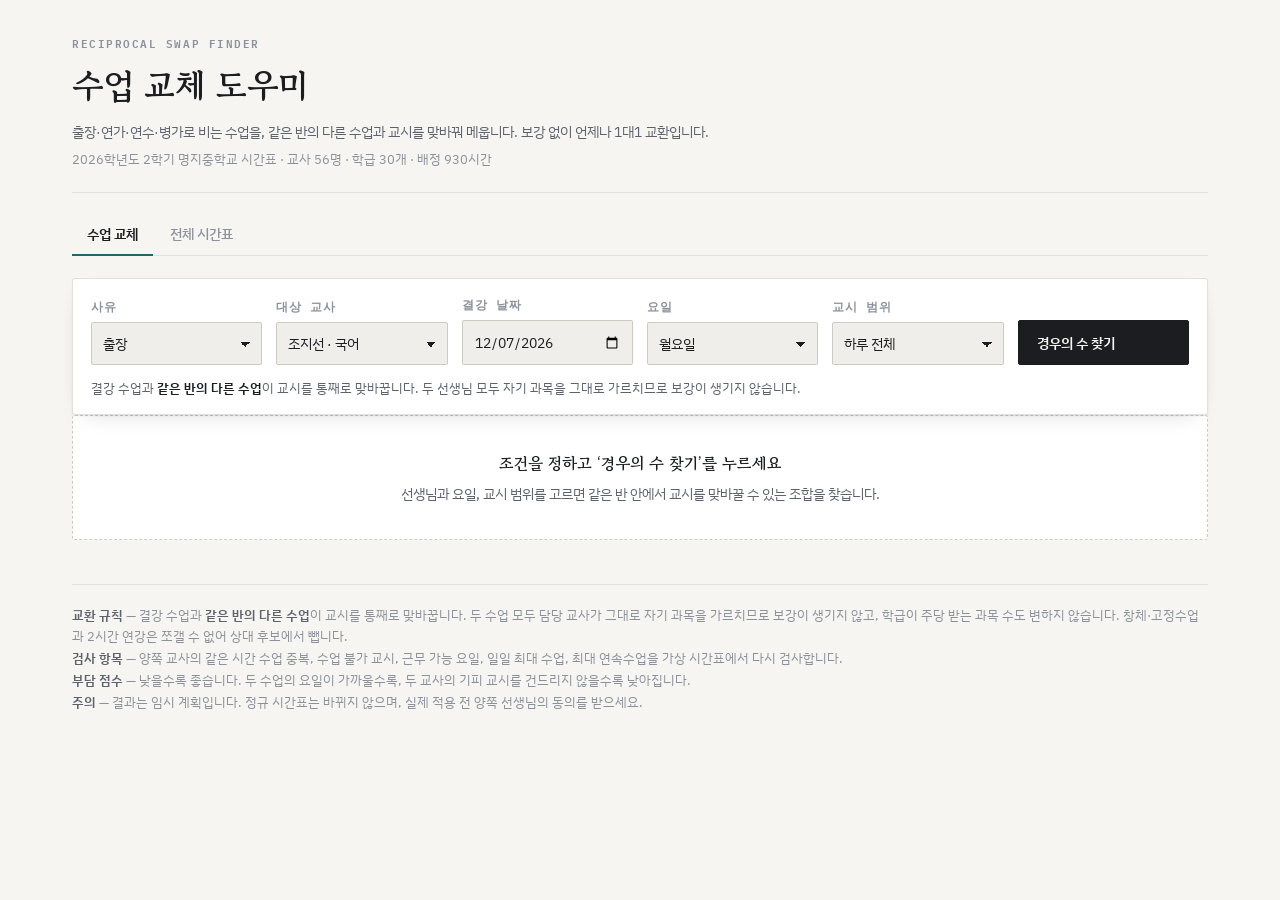
==== commit 21e52fa1: "수업 교체를 같은 반 안 1대1 교시 교환으로 제한 지금까지는 다른 학급의 수업끼리도 교체 후보로 삼았다. 그러면 상대 교사가 자기 담당이 아닌 학급에 들어가게 되어 사실상 보강이" ====
--- a/exchange-site/index.html
+++ b/exchange-site/index.html
@@ -81,6 +81,8 @@
   }
   .go:hover{opacity:.85}
   .go[disabled]{opacity:.5; cursor:progress}
+  .form-help{margin:13px 0 0; font-size:12.5px; color:var(--ink-soft); line-height:1.6}
+  .form-help b{color:var(--ink); font-weight:600}
 
   /* ── 요약 ─────────────────────────────── */
   .tally{display:grid; grid-template-columns:repeat(auto-fit,minmax(122px,1fr)); gap:1px; background:var(--line); border:1px solid var(--line); margin-top:26px}
@@ -253,7 +255,7 @@
   <header class="masthead">
     <span class="eyebrow">Reciprocal swap finder</span>
     <h1>수업 교체 도우미</h1>
-    <p>출장·연가·연수·병가로 비는 수업을, 두 교사가 서로의 수업을 맞바꾸는 방식으로 메웁니다.</p>
+    <p>출장·연가·연수·병가로 비는 수업을, 같은 반의 다른 수업과 교시를 맞바꿔 메웁니다. 보강 없이 언제나 1대1 교환입니다.</p>
     <p class="src" id="src"></p>
   </header>
 
@@ -276,6 +278,7 @@
       <label class="field"><span>교시 범위</span><select id="period"></select></label>
       <button class="go" id="go" type="button">경우의 수 찾기</button>
     </div>
+    <p class="form-help">결강 수업과 <b>같은 반의 다른 수업</b>이 교시를 통째로 맞바꿉니다. 두 선생님 모두 자기 과목을 그대로 가르치므로 보강이 생기지 않습니다.</p>
   </section>
 
   <div id="out"></div>
@@ -304,9 +307,10 @@
   </dialog>
 
   <p class="note">
-    <b>검사 항목</b> — 양쪽 교사의 같은 시간 수업 중복, 수업 불가 교시, 근무 가능 요일, 일일 최대 수업, 최대 연속수업을 가상 시간표에서 다시 검사합니다.
-    같은 학급 안에서 교시만 옮기는 학급교환과, 한쪽이 일방적으로 떠맡는 대강은 후보에 넣지 않습니다.<br>
-    <b>부담 점수</b> — 낮을수록 좋습니다. 담당 과목이 맞는 교사가 맡을수록, 두 수업의 요일이 가까울수록 낮아집니다.<br>
+    <b>교환 규칙</b> — 결강 수업과 <b>같은 반의 다른 수업</b>이 교시를 통째로 맞바꿉니다. 두 수업 모두 담당 교사가 그대로 자기 과목을 가르치므로 보강이 생기지 않고, 학급이 주당 받는 과목 수도 변하지 않습니다.
+    창체·고정수업과 2시간 연강은 쪼갤 수 없어 상대 후보에서 뺍니다.<br>
+    <b>검사 항목</b> — 양쪽 교사의 같은 시간 수업 중복, 수업 불가 교시, 근무 가능 요일, 일일 최대 수업, 최대 연속수업을 가상 시간표에서 다시 검사합니다.<br>
+    <b>부담 점수</b> — 낮을수록 좋습니다. 두 수업의 요일이 가까울수록, 두 교사의 기피 교시를 건드리지 않을수록 낮아집니다.<br>
     <b>주의</b> — 결과는 임시 계획입니다. 정규 시간표는 바뀌지 않으며, 실제 적용 전 양쪽 선생님의 동의를 받으세요.
   </p>
 </div>
@@ -341,20 +345,21 @@
   const spaced = name => String(name || "").split("").join(" ");
   const schoolYear = d => (d.getMonth() + 1 >= 3 ? d.getFullYear() : d.getFullYear() - 1);
 
-  /* 교체 1건 → 신고서 2행. 같은 학급끼리 맞바꾸면 과목이 서로 자리를 바꾼다. */
+  /* 교체 1건 → 신고서 2행.
+     같은 반의 두 수업이 교시를 맞바꾸므로 각 교시의 과목도 서로 자리를 바꾼다. */
   function rowsFor(steps, absentName, baseDate, cls) {
     const rows = [];
     for (const s of steps) {
-      const sameClass = s.classId === s.backClassId;
       const d1 = dateForDay(baseDate, s.fromDay);
       const d2 = dateForDay(baseDate, s.backDay);
+      const name = cls(s.classId);
       rows.push({
-        left:  [s.subject, monthDay(d1), s.fromDay, String(s.fromPeriod), cls(s.classId), absentName],
-        right: [sameClass ? s.backSubject : s.subject, monthDay(d1), s.fromDay, String(s.fromPeriod), cls(s.classId), s.coverName],
+        left:  [s.subject, monthDay(d1), s.fromDay, String(s.fromPeriod), name, absentName],
+        right: [s.backSubject, monthDay(d1), s.fromDay, String(s.fromPeriod), name, s.coverName],
       });
       rows.push({
-        left:  [s.backSubject, monthDay(d2), s.backDay, String(s.backPeriod), cls(s.backClassId), s.coverName],
-        right: [sameClass ? s.subject : s.backSubject, monthDay(d2), s.backDay, String(s.backPeriod), cls(s.backClassId), absentName],
+        left:  [s.backSubject, monthDay(d2), s.backDay, String(s.backPeriod), name, s.coverName],
+        right: [s.subject, monthDay(d2), s.backDay, String(s.backPeriod), name, absentName],
       });
     }
     return rows;
@@ -467,23 +472,18 @@
 }
 const ACTIVE = DATA.teachers.filter(t => byTeacher.has(t.id));
 const byClassSlot = new Map();   // "cid|요일-교시" → 수업
-for (const l of DATA.schedule) byClassSlot.set(l.classId + "|" + l.day + "-" + l.period, l);
+const byClass = new Map();       // cid → 수업[]
+for (const l of DATA.schedule) {
+  byClassSlot.set(l.classId + "|" + l.day + "-" + l.period, l);
+  if (!byClass.has(l.classId)) byClass.set(l.classId, []);
+  byClass.get(l.classId).push(l);
+}
 
 const consecutiveMax = periods => {
   const s = [...new Set(periods)].sort((a, b) => a - b);
   let max = 0, run = 0, prev = -100;
   for (const p of s) { run = p === prev + 1 ? run + 1 : 1; prev = p; if (run > max) max = run; }
   return max;
-};
-const family = subject => {
-  const v = String(subject || "").trim();
-  if (/^영[AB]$|영어/.test(v)) return "영어";
-  if (/^체[AB]$|체육|운동/.test(v)) return "체육";
-  if (/^사역$|사회|역사/.test(v)) return "사회";
-  if (/^과[AB]$|과학/.test(v)) return "과학";
-  if (/^미[AB]$|미술/.test(v)) return "미술";
-  if (/^음[AB]$|음악/.test(v)) return "음악";
-  return v.replace(/[ⅠⅡⅢIV\s]/g, "");
 };
 const esc = v => String(v ?? "").replace(/[&<>"']/g, m => ({ "&": "&amp;", "<": "&lt;", ">": "&gt;", '"': "&quot;", "'": "&#39;" }[m]));
 const inWindow = (day, period, sel) => {
@@ -513,47 +513,57 @@
   return true;
 }
 
-/* 결강 수업 하나를 두고, 서로 수업을 맞바꿀 수 있는 상대를 찾는다 */
+const stateAt = (teacher, day, period) => teacher.slotStates[day + "-" + period] || "available";
+
+/* 결강 수업 하나를 두고, 같은 학급 안에서 교시를 맞바꿀 상대 수업을 찾는다.
+   반드시 1대1 교환이다. 한쪽이 일방적으로 떠맡는 보강은 만들지 않는다.
+   두 수업이 자리를 바꾸므로 학급이 받는 과목 수는 그대로다. */
 function optionsFor(lesson, temp, usedIds, limit, sel) {
   const absent = T.get(sel.teacherId);
-  const fam = family(lesson.subject);
   const out = [];
-  for (const cover of DATA.teachers) {
-    if (cover.id === absent.id || !cover.allowedDays.includes(lesson.day)) continue;
-    if ((cover.slotStates[lesson.day + "-" + lesson.period] || "available") === "unavailable") continue;
+  for (const back of byClass.get(lesson.classId) || []) {
+    if (back.id === lesson.id || usedIds.has(back.id)) continue;
+    if (back.type === "special" || back.locked || back.blockId) continue;   // 창체·고정·연강은 쪼갤 수 없다
+    if (!back.teacherId || back.teacherId === absent.id) continue;
+    if (inWindow(back.day, back.period, sel)) continue;                     // 결강 시간대로는 옮길 수 없다
+    const cover = T.get(back.teacherId);
+    if (!cover) continue;
+
+    // 상대 교사가 결강 교시로 올 수 있는가
+    if (!cover.allowedDays.includes(lesson.day)) continue;
+    if (stateAt(cover, lesson.day, lesson.period) === "unavailable") continue;
     if (byTeacherSlot.has(cover.id + "|" + lesson.day + "-" + lesson.period)) continue;
     if (temp.some(t => t.teacherId === cover.id && t.day === lesson.day && t.period === lesson.period)) continue;
 
-    for (const back of byTeacher.get(cover.id) || []) {
-      if (back.type === "special" || usedIds.has(back.id)) continue;
-      if (inWindow(back.day, back.period, sel)) continue;
-      if (!absent.allowedDays.includes(back.day)) continue;
-      if ((absent.slotStates[back.day + "-" + back.period] || "available") === "unavailable") continue;
-      if (byTeacherSlot.has(absent.id + "|" + back.day + "-" + back.period)) continue;
-      if (temp.some(t => t.teacherId === absent.id && t.day === back.day && t.period === back.period)) continue;
-
-      const add = temp.concat(
-        { teacherId: cover.id, day: lesson.day, period: lesson.period },
-        { teacherId: absent.id, day: back.day, period: back.period }
-      );
-      const omit = new Set(usedIds); omit.add(back.id);
-      if (!loadOk(cover, add, omit, sel)) continue;
-      if (!loadOk(absent, add, omit, sel)) continue;
-
-      const coverFits = cover.subjects.some(s => family(s) === fam);
-      const backFits = absent.subjects.some(s => family(s) === family(back.subject));
-      out.push({
-        lessonId: lesson.id, classId: lesson.classId, subject: lesson.subject,
-        fromDay: lesson.day, fromPeriod: lesson.period,
-        coverId: cover.id, coverName: cover.name,
-        backId: back.id, backClassId: back.classId, backSubject: back.subject,
-        backDay: back.day, backPeriod: back.period,
-        coverFits, backFits,
-        score: (coverFits ? 4 : 18) + (backFits ? 4 : 18) + Math.abs(DAY_IX.get(lesson.day) - DAY_IX.get(back.day)) * 2,
-      });
-    }
-  }
-  out.sort((a, b) => a.score - b.score || a.coverName.localeCompare(b.coverName, "ko"));
+    // 결강 교사가 상대 교시로 갈 수 있는가
+    if (!absent.allowedDays.includes(back.day)) continue;
+    if (stateAt(absent, back.day, back.period) === "unavailable") continue;
+    if (byTeacherSlot.has(absent.id + "|" + back.day + "-" + back.period)) continue;
+    if (temp.some(t => t.teacherId === absent.id && t.day === back.day && t.period === back.period)) continue;
+
+    const add = temp.concat(
+      { teacherId: cover.id, day: lesson.day, period: lesson.period },
+      { teacherId: absent.id, day: back.day, period: back.period }
+    );
+    const omit = new Set(usedIds); omit.add(back.id);
+    if (!loadOk(cover, add, omit, sel)) continue;
+    if (!loadOk(absent, add, omit, sel)) continue;
+
+    const goes = stateAt(absent, back.day, back.period);   // 결강 교사가 가게 될 자리
+    const comes = stateAt(cover, lesson.day, lesson.period); // 상대 교사가 오게 될 자리
+    const weigh = state => state === "avoid" ? 12 : state === "prefer" ? -6 : 0;
+    out.push({
+      lessonId: lesson.id, classId: lesson.classId, subject: lesson.subject,
+      fromDay: lesson.day, fromPeriod: lesson.period,
+      coverId: cover.id, coverName: cover.name,
+      backId: back.id, backClassId: back.classId, backSubject: back.subject,
+      backDay: back.day, backPeriod: back.period,
+      avoided: goes === "avoid" || comes === "avoid",
+      score: Math.abs(DAY_IX.get(lesson.day) - DAY_IX.get(back.day)) * 3
+        + weigh(goes) + weigh(comes) + (back.day === lesson.day ? -2 : 0),
+    });
+  }
+  out.sort((a, b) => a.score - b.score || a.backPeriod - b.backPeriod || a.coverName.localeCompare(b.coverName, "ko"));
   return out.slice(0, limit);
 }
 
@@ -631,10 +641,11 @@
 function planText(plan, r) {
   const head = r.absent.name + " 선생님 " + r.sel.day + "요일 " + periodLabel(r.sel.period) + " " + r.sel.reason + " · 수업 교체안";
   const rows = plan.steps.map((s, i) =>
-    (i + 1) + ". " + s.fromDay + " " + s.fromPeriod + "교시 " + cls(s.classId) + " " + s.subject +
-    " → " + s.coverName + " 선생님\n" +
-    "   대신 " + s.backDay + " " + s.backPeriod + "교시 " + cls(s.backClassId) + " " + s.backSubject +
-    " → " + r.absent.name + " 선생님");
+    (i + 1) + ". " + cls(s.classId) + " — " +
+    s.fromDay + " " + s.fromPeriod + "교시 " + s.subject + " ↔ " +
+    s.backDay + " " + s.backPeriod + "교시 " + s.backSubject + "\n" +
+    "   " + s.fromDay + " " + s.fromPeriod + "교시는 " + s.coverName + " 선생님이 " + s.backSubject + " 수업,\n" +
+    "   " + s.backDay + " " + s.backPeriod + "교시는 " + r.absent.name + " 선생님이 " + s.subject + " 수업");
   const miss = plan.missed.map(l => "· " + l.day + " " + l.period + "교시 " + cls(l.classId) + " " + l.subject + " — 교체 상대를 찾지 못함");
   return [head, "", ...rows, ...(miss.length ? ["", "[미해결]", ...miss] : [])].join("\n");
 }
@@ -643,14 +654,15 @@
   const done = plan.steps.length, miss = plan.missed.length;
   const steps = plan.steps.map((s, n) => `
     <li><span class="idx">${n + 1}</span><div class="swap">
-      <span class="slot">${s.fromDay} ${s.fromPeriod}교시</span> <b>${esc(cls(s.classId))} ${esc(s.subject)}</b> →
-      <span class="to-t">${esc(s.coverName)}</span> 선생님
-      <span class="sub">대신 <span class="slot">${s.backDay} ${s.backPeriod}교시</span> ${esc(cls(s.backClassId))} ${esc(s.backSubject)} → <span class="from-t">${esc(r.absent.name)}</span> 선생님</span>
+      <b>${esc(cls(s.classId))}</b> <span class="slot">${s.fromDay} ${s.fromPeriod}교시</span> ${esc(s.subject)}
+      ↔ <span class="slot">${s.backDay} ${s.backPeriod}교시</span> ${esc(s.backSubject)}
+      <span class="sub"><span class="slot">${s.fromDay} ${s.fromPeriod}</span>은 <span class="to-t">${esc(s.coverName)}</span> 선생님이 ${esc(s.backSubject)},
+      <span class="slot">${s.backDay} ${s.backPeriod}</span>은 <span class="from-t">${esc(r.absent.name)}</span> 선생님이 ${esc(s.subject)}</span>
     </div></li>`).join("");
   const missed = plan.missed.map(l => `
     <li><span class="idx gap">—</span><div class="swap">
       <span class="slot">${l.day} ${l.period}교시</span> <b>${esc(cls(l.classId))} ${esc(l.subject)}</b>
-      <span class="sub">맞바꿀 상대를 찾지 못했습니다. 이 시간만 따로 조정하세요.</span>
+      <span class="sub">같은 반 안에서 맞바꿀 수업을 찾지 못했습니다. 이 시간만 따로 조정하세요.</span>
     </div></li>`).join("");
   return `<article class="plan ${i === 0 ? "best" : ""}">
     <div class="plan-top">
@@ -673,8 +685,8 @@
   const cand = r.perLesson.reduce((n, x) => n + x.options.length, 0);
   const lessons = r.perLesson.map(x => {
     const list = x.options.length
-      ? x.options.map(o => `<li><b>${esc(o.coverName)}</b><span>${o.backDay} ${o.backPeriod}교시 ${esc(cls(o.backClassId))} ${esc(o.backSubject)} 수업과 맞바꿈${o.coverFits ? " · 같은 교과" : ""}</span></li>`).join("")
-      : `<li><span>전체 교사 시간표에 맞바꿀 수 있는 수업이 없습니다.</span></li>`;
+      ? x.options.map(o => `<li><b>${o.backDay} ${o.backPeriod}교시</b><span>${esc(o.backSubject)} · ${esc(o.coverName)} 선생님과 교시 맞바꿈${o.avoided ? " · 기피 교시 포함" : ""}</span></li>`).join("")
+      : `<li><span>같은 반 안에 맞바꿀 수 있는 수업이 없습니다.</span></li>`;
     return `<details class="lesson"${x.options.length ? "" : " open"}>
       <summary><span class="per">${x.lesson.period}교시</span>
         <b>${esc(cls(x.lesson.classId))} · ${esc(x.lesson.subject)}</b>
@@ -693,12 +705,12 @@
       <div><span>탐색 노드</span><strong>${r.nodes}</strong></div>
     </div>
     <div class="heading"><h2>교체 조합</h2><p>부담이 낮은 순서입니다.</p></div>
-    <p class="legend"><span><i class="f"></i>결강 수업</span><span><i class="t"></i>대신 맡을 수업</span>
+    <p class="legend"><span><i class="f"></i>결강 수업</span><span><i class="t"></i>맞바꿀 수업</span>
       <span><i class="b"></i>원래 수업</span><span><i class="m"></i>미해결</span></p>
     ${r.plans.length
       ? `<div class="plans">${r.plans.map((p, i) => planCard(p, i, r)).join("")}</div>`
-      : `<div class="empty"><strong>맞바꿀 수 있는 조합이 없습니다</strong>교사 근무 요일이나 불가 교시가 빡빡한 경우입니다. 아래 수업별 후보를 참고해 개별로 조정하세요.</div>`}
-    <div class="heading"><h2>수업별 교체 후보</h2><p>각 수업을 단독으로 볼 때 가능한 상대입니다.</p></div>
+      : `<div class="empty"><strong>맞바꿀 수 있는 조합이 없습니다</strong>같은 반 안에서 두 교사의 근무 요일·불가 교시·연속수업 한도를 모두 만족하는 짝이 없습니다. 아래 수업별 후보를 참고해 개별로 조정하세요.</div>`}
+    <div class="heading"><h2>수업별 교체 후보</h2><p>같은 반 안에서 그 수업 하나만 놓고 볼 때 맞바꿀 수 있는 교시입니다.</p></div>
     ${lessons}`;
 
   out.querySelectorAll("[data-copy]").forEach(btn => {
@@ -761,7 +773,7 @@
 });
 
 $("out").innerHTML = `<div class="empty"><strong>조건을 정하고 ‘경우의 수 찾기’를 누르세요</strong>
-  선생님과 요일, 교시 범위를 고르면 전체 교사 시간표에서 맞바꿀 수 있는 조합을 찾습니다.</div>`;
+  선생님과 요일, 교시 범위를 고르면 같은 반 안에서 교시를 맞바꿀 수 있는 조합을 찾습니다.</div>`;
 
 /* ── 교체 수업 신고서 ────────────────────── */
 /* 첨부 양식과 같은 배치: 결재란, 사유·신고 교사, 13열 표.
@@ -777,16 +789,16 @@
 function reportRows(plan, r, base) {
   const rows = [];
   for (const s of plan.steps) {
-    const same = s.classId === s.backClassId;
     const d1 = nextDateFor(s.fromDay, base), d2 = nextDateFor(s.backDay, base);
     const md = d => (d.getMonth() + 1) + "." + d.getDate();
+    const name = cls(s.classId);
     rows.push({
-      left: [s.subject, md(d1), s.fromDay, s.fromPeriod, cls(s.classId), r.absent.name],
-      right: [same ? s.backSubject : s.subject, md(d1), s.fromDay, s.fromPeriod, cls(s.classId), s.coverName],
+      left: [s.subject, md(d1), s.fromDay, s.fromPeriod, name, r.absent.name],
+      right: [s.backSubject, md(d1), s.fromDay, s.fromPeriod, name, s.coverName],
     });
     rows.push({
-      left: [s.backSubject, md(d2), s.backDay, s.backPeriod, cls(s.backClassId), s.coverName],
-      right: [same ? s.subject : s.backSubject, md(d2), s.backDay, s.backPeriod, cls(s.backClassId), r.absent.name],
+      left: [s.backSubject, md(d2), s.backDay, s.backPeriod, name, s.coverName],
+      right: [s.subject, md(d2), s.backDay, s.backPeriod, name, r.absent.name],
     });
   }
   return rows;
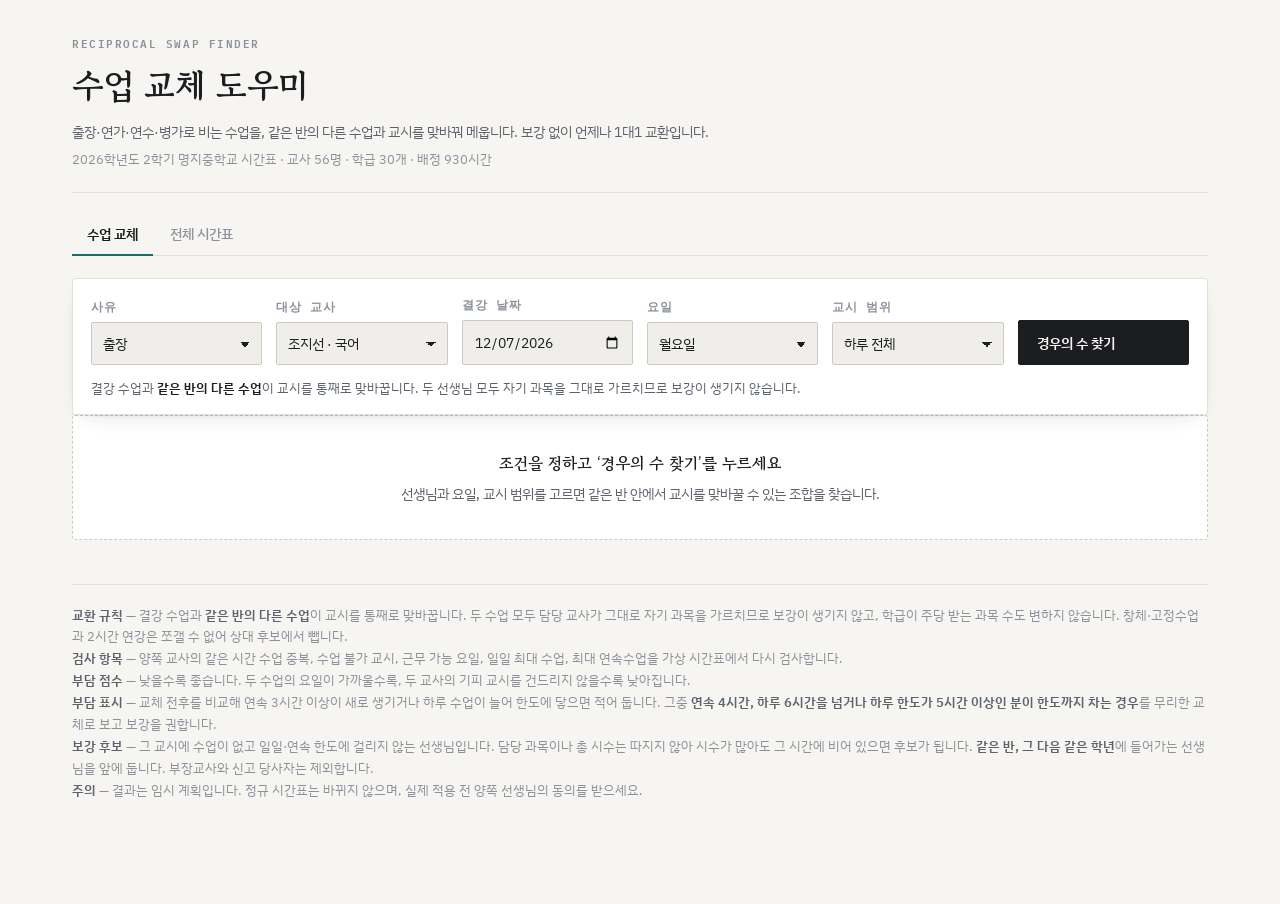
==== commit cb5a8fdf: "무리 기준을 연속 4시간으로 올리고, 보강 후보를 같은 학년 중심으로 연속 3시간은 이 학교에서 정상 상태다(56명 중 51명이 연속 한도 3). 표시는 그대로 두되 무리 판정에서" ====
--- a/exchange-site/index.html
+++ b/exchange-site/index.html
@@ -145,6 +145,18 @@
   .swap .sub{display:block; color:var(--ink-soft); font-size:12.5px; margin-top:1px}
   .swap .slot{font-family:"IBM Plex Mono",monospace; font-variant-numeric:tabular-nums}
 
+  .strain{
+    display:block; margin-top:5px; font-size:11.5px; color:var(--ink-soft);
+    font-family:"IBM Plex Mono",monospace;
+  }
+  .strain.hard{color:var(--warn); font-weight:500}
+  .advise{
+    margin:14px 16px 0; padding:11px 13px; border:1px solid var(--warn-edge);
+    background:var(--warn-fill); border-radius:2px;
+  }
+  .advise strong{display:block; font-size:13px; color:var(--warn); margin-bottom:3px}
+  .advise p{margin:0; font-size:12.5px; line-height:1.65; color:var(--ink-soft)}
+  .advise b{color:var(--ink); font-weight:600}
   .plan-foot{margin-top:auto; padding:14px 16px; display:flex; gap:8px}
   .ghost{
     font:inherit; font-size:12.5px; font-weight:500; color:var(--ink-soft);
@@ -239,6 +251,7 @@
   .report-body{padding:18px; overflow:auto; max-height:calc(92vh - 62px); background:var(--surface-2)}
   .report-body iframe{width:100%; height:min(62vh,620px); border:1px solid var(--line-strong); background:#fff; display:block}
   .hint{font-size:12px; color:var(--ink-faint); padding:0 18px 16px; margin:0}
+  .hint a{color:var(--cover); font-weight:600}
 
   .note{margin-top:44px; padding-top:20px; border-top:1px solid var(--line); color:var(--ink-faint); font-size:12.5px; line-height:1.75}
   .note b{color:var(--ink-soft); font-weight:600}
@@ -311,6 +324,11 @@
     창체·고정수업과 2시간 연강은 쪼갤 수 없어 상대 후보에서 뺍니다.<br>
     <b>검사 항목</b> — 양쪽 교사의 같은 시간 수업 중복, 수업 불가 교시, 근무 가능 요일, 일일 최대 수업, 최대 연속수업을 가상 시간표에서 다시 검사합니다.<br>
     <b>부담 점수</b> — 낮을수록 좋습니다. 두 수업의 요일이 가까울수록, 두 교사의 기피 교시를 건드리지 않을수록 낮아집니다.<br>
+    <b>부담 표시</b> — 교체 전후를 비교해 연속 3시간 이상이 새로 생기거나 하루 수업이 늘어 한도에 닿으면 적어 둡니다.
+    그중 <b>연속 4시간, 하루 6시간을 넘거나 하루 한도가 5시간 이상인 분이 한도까지 차는 경우</b>를 무리한 교체로 보고 보강을 권합니다.<br>
+    <b>보강 후보</b> — 그 교시에 수업이 없고 일일·연속 한도에 걸리지 않는 선생님입니다. 담당 과목이나 총 시수는 따지지 않아
+    시수가 많아도 그 시간에 비어 있으면 후보가 됩니다. <b>같은 반, 그 다음 같은 학년</b>에 들어가는 선생님을 앞에 둡니다.
+    부장교사와 신고 당사자는 제외합니다.<br>
     <b>주의</b> — 결과는 임시 계획입니다. 정규 시간표는 바뀌지 않으며, 실제 적용 전 양쪽 선생님의 동의를 받으세요.
   </p>
 </div>
@@ -345,22 +363,18 @@
   const spaced = name => String(name || "").split("").join(" ");
   const schoolYear = d => (d.getMonth() + 1 >= 3 ? d.getFullYear() : d.getFullYear() - 1);
 
-  /* 교체 1건 → 신고서 2행.
-     같은 반의 두 수업이 교시를 맞바꾸므로 각 교시의 과목도 서로 자리를 바꾼다. */
-  function rowsFor(steps, absentName, baseDate, cls) {
+  /* 회전에 참여한 교시마다 한 행. 왼쪽은 원래 있던 수업, 오른쪽은 바뀐 뒤 들어갈 수업.
+     맞교환(2개)이면 2행, 3개 회전이면 3행이 된다. */
+  function rowsFor(steps, baseDate) {
     const rows = [];
     for (const s of steps) {
-      const d1 = dateForDay(baseDate, s.fromDay);
-      const d2 = dateForDay(baseDate, s.backDay);
-      const name = cls(s.classId);
-      rows.push({
-        left:  [s.subject, monthDay(d1), s.fromDay, String(s.fromPeriod), name, absentName],
-        right: [s.backSubject, monthDay(d1), s.fromDay, String(s.fromPeriod), name, s.coverName],
-      });
-      rows.push({
-        left:  [s.backSubject, monthDay(d2), s.backDay, String(s.backPeriod), name, s.coverName],
-        right: [s.subject, monthDay(d2), s.backDay, String(s.backPeriod), name, absentName],
-      });
+      for (const sl of s.slots) {
+        const d = monthDay(dateForDay(baseDate, sl.day));
+        rows.push({
+          left:  [sl.beforeSubject, d, sl.day, String(sl.period), s.className, sl.beforeTeacher],
+          right: [sl.afterSubject, d, sl.day, String(sl.period), s.className, sl.afterTeacher],
+        });
+      }
     }
     return rows;
   }
@@ -451,7 +465,7 @@
 </script>
 
 <script>
-const DATA = {"name":"2026학년도 2학기 명지중학교 시간표","days":[{"id":"월","label":"월요일","periods":6},{"id":"화","label":"화요일","periods":7},{"id":"수","label":"수요일","periods":6},{"id":"목","label":"목요일","periods":7},{"id":"금","label":"금요일","periods":6}],"teachers":[{"id":"teacher-1","name":"조지선","kind":"교사","subjects":["국어"],"allowedDays":["월","화","수","목","금"],"slotStates":{},"maxDaily":5,"maxConsecutive":3},{"id":"teacher-2","name":"한윤경","kind":"교사","subjects":["국어"],"allowedDays":["월","화","수","목","금"],"slotStates":{},"maxDaily":5,"maxConsecutive":3},{"id":"teacher-3","name":"김성희","kind":"교사","subjects":["국어"],"allowedDays":["월","화","수","목","금"],"slotStates":{},"maxDaily":5,"maxConsecutive":3},{"id":"teacher-4","name":"김선미","kind":"교사","subjects":["국어"],"allowedDays":["월","화","수","목","금"],"slotStates":{},"maxDaily":5,"maxConsecutive":3},{"id":"teacher-5","name":"김초록","kind":"교사","subjects":["국어"],"allowedDays":["월","화","수","목","금"],"slotStates":{},"maxDaily":5,"maxConsecutive":3},{"id":"teacher-6","name":"서영민","kind":"교사","subjects":["국어"],"allowedDays":["월","화","수","목","금"],"slotStates":{},"maxDaily":5,"maxConsecutive":3},{"id":"teacher-7","name":"편혜경","kind":"교사","subjects":["중국어"],"allowedDays":["월","화","수","목","금"],"slotStates":{},"maxDaily":5,"maxConsecutive":5},{"id":"teacher-8","name":"박은혜","kind":"교사","subjects":["도덕"],"allowedDays":["월","화","수","목","금"],"slotStates":{},"maxDaily":5,"maxConsecutive":3},{"id":"teacher-9","name":"송다은","kind":"교사","subjects":["도덕"],"allowedDays":["월","화","수","목","금"],"slotStates":{},"maxDaily":5,"maxConsecutive":3},{"id":"teacher-10","name":"이희태","kind":"교사","subjects":["역사"],"allowedDays":["월","화","수","목","금"],"slotStates":{},"maxDaily":5,"maxConsecutive":3},{"id":"teacher-11","name":"이은홍","kind":"교사","subjects":["역사"],"allowedDays":["월","화","수","목","금"],"slotStates":{},"maxDaily":3,"maxConsecutive":3},{"id":"teacher-12","name":"홍희현","kind":"교사","subjects":["사회","역사"],"allowedDays":["월","화","수","목","금"],"slotStates":{},"maxDaily":4,"maxConsecutive":3},{"id":"teacher-13","name":"박현진","kind":"교사","subjects":["사회"],"allowedDays":["월","화","수","목","금"],"slotStates":{},"maxDaily":4,"maxConsecutive":3},{"id":"teacher-14","name":"최원미","kind":"교사","subjects":["사회","역사"],"allowedDays":["월","화","수","목","금"],"slotStates":{},"maxDaily":5,"maxConsecutive":3},{"id":"teacher-15","name":"김경아","kind":"교사","subjects":["역사"],"allowedDays":["월","화","수","목","금"],"slotStates":{},"maxDaily":4,"maxConsecutive":3},{"id":"teacher-16","name":"장민수","kind":"교사","subjects":["수학"],"allowedDays":["월","화","수","목","금"],"slotStates":{},"maxDaily":5,"maxConsecutive":3},{"id":"teacher-17","name":"전제광","kind":"교사","subjects":["수학"],"allowedDays":["월","화","수","목","금"],"slotStates":{},"maxDaily":4,"maxConsecutive":3},{"id":"teacher-18","name":"박정미","kind":"교사","subjects":["수학"],"allowedDays":["월","화","수","목","금"],"slotStates":{},"maxDaily":3,"maxConsecutive":3},{"id":"teacher-19","name":"김미연","kind":"교사","subjects":["수학"],"allowedDays":["월","화","수","목","금"],"slotStates":{},"maxDaily":5,"maxConsecutive":3},{"id":"teacher-20","name":"이병준","kind":"교사","subjects":["수학"],"allowedDays":["월","화","수","목","금"],"slotStates":{},"maxDaily":4,"maxConsecutive":3},{"id":"teacher-21","name":"서주형","kind":"교사","subjects":["수학"],"allowedDays":["월","화","수","목","금"],"slotStates":{},"maxDaily":5,"maxConsecutive":3},{"id":"teacher-22","name":"최민규","kind":"강사","subjects":["수학"],"allowedDays":["월","화","수","목","금"],"slotStates":{"화-3":"prefer","월-4":"prefer","목-4":"prefer","금-1":"prefer","목-3":"prefer","수-4":"prefer"},"maxDaily":3,"maxConsecutive":3},{"id":"teacher-23","name":"박정은","kind":"교사","subjects":["과학"],"allowedDays":["월","화","수","목","금"],"slotStates":{},"maxDaily":4,"maxConsecutive":3},{"id":"teacher-24","name":"이승재","kind":"교사","subjects":["과학"],"allowedDays":["월","화","수","목","금"],"slotStates":{},"maxDaily":5,"maxConsecutive":3},{"id":"teacher-25","name":"윤동현","kind":"교사","subjects":["과학"],"allowedDays":["월","화","수","목","금"],"slotStates":{},"maxDaily":4,"maxConsecutive":3},{"id":"teacher-26","name":"배진아","kind":"교사","subjects":["과학"],"allowedDays":["월","화","수","목","금"],"slotStates":{},"maxDaily":5,"maxConsecutive":3},{"id":"teacher-27","name":"오수진","kind":"교사","subjects":["과학"],"allowedDays":["월","화","수","목","금"],"slotStates":{},"maxDaily":5,"maxConsecutive":3},{"id":"teacher-28","name":"최현","kind":"교사","subjects":["과학"],"allowedDays":["월","화","수","목","금"],"slotStates":{},"maxDaily":4,"maxConsecutive":3},{"id":"teacher-29","name":"김은경","kind":"교사","subjects":["가정"],"allowedDays":["월","화","수","목","금"],"slotStates":{},"maxDaily":4,"maxConsecutive":3},{"id":"teacher-30","name":"이란경","kind":"교사","subjects":["가정","기술"],"allowedDays":["월","화","수","목","금"],"slotStates":{},"maxDaily":5,"maxConsecutive":3},{"id":"teacher-31","name":"이한재","kind":"교사","subjects":["기술"],"allowedDays":["월","화","수","목","금"],"slotStates":{},"maxDaily":5,"maxConsecutive":3},{"id":"teacher-32","name":"도경남","kind":"교사","subjects":["정보","기술"],"allowedDays":["월","화","수","목","금"],"slotStates":{},"maxDaily":4,"maxConsecutive":3},{"id":"teacher-33","name":"임슬기","kind":"교사","subjects":["정보","영어"],"allowedDays":["월","화","수","목","금"],"slotStates":{},"maxDaily":3,"maxConsecutive":3},{"id":"teacher-34","name":"조민택","kind":"교사","subjects":["정보"],"allowedDays":["월","화","수","목","금"],"slotStates":{},"maxDaily":4,"maxConsecutive":3},{"id":"teacher-35","name":"이제현","kind":"교사","subjects":["체육"],"allowedDays":["월","화","수","목","금"],"slotStates":{},"maxDaily":3,"maxConsecutive":3},{"id":"teacher-36","name":"마훈","kind":"교사","subjects":["체육"],"allowedDays":["월","화","수","목","금"],"slotStates":{},"maxDaily":5,"maxConsecutive":3},{"id":"teacher-37","name":"조기택","kind":"교사","subjects":["체육"],"allowedDays":["월","화","수","목","금"],"slotStates":{},"maxDaily":4,"maxConsecutive":3},{"id":"teacher-38","name":"박경탁","kind":"교사","subjects":["체육"],"allowedDays":["월","화","수","목","금"],"slotStates":{},"maxDaily":4,"maxConsecutive":3},{"id":"teacher-39","name":"여준호","kind":"교사","subjects":["체육"],"allowedDays":["월","화","수","목","금"],"slotStates":{},"maxDaily":4,"maxConsecutive":3},{"id":"teacher-40","name":"임이경","kind":"강사","subjects":["운동","체육"],"allowedDays":["화","목","금"],"slotStates":{"화-1":"prefer","화-4":"prefer","화-3":"prefer","목-2":"prefer","화-2":"prefer","목-3":"prefer","목-4":"prefer","목-1":"prefer","금-2":"prefer","금-4":"prefer","금-1":"prefer","금-3":"prefer"},"maxDaily":4,"maxConsecutive":4},{"id":"teacher-41","name":"김효진","kind":"교사","subjects":["음악"],"allowedDays":["월","화","수","목","금"],"slotStates":{},"maxDaily":5,"maxConsecutive":3},{"id":"teacher-42","name":"이예은","kind":"교사","subjects":["음악"],"allowedDays":["월","화","수","목","금"],"slotStates":{},"maxDaily":5,"maxConsecutive":3},{"id":"teacher-43","name":"강한주","kind":"교사","subjects":["미술"],"allowedDays":["월","화","수","목","금"],"slotStates":{},"maxDaily":4,"maxConsecutive":3},{"id":"teacher-44","name":"이선린","kind":"교사","subjects":["미술"],"allowedDays":["월","화","수","목","금"],"slotStates":{},"maxDaily":4,"maxConsecutive":4},{"id":"teacher-45","name":"신보라","kind":"강사","subjects":["미술"],"allowedDays":["화","수","목"],"slotStates":{"화-6":"prefer","화-7":"prefer","수-3":"prefer","수-4":"prefer","목-6":"prefer","목-7":"prefer"},"maxDaily":3,"maxConsecutive":3},{"id":"teacher-46","name":"성은아","kind":"교사","subjects":["영어"],"allowedDays":["월","화","수","목","금"],"slotStates":{},"maxDaily":3,"maxConsecutive":3},{"id":"teacher-47","name":"유혜린","kind":"교사","subjects":["영어"],"allowedDays":["월","화","수","목","금"],"slotStates":{},"maxDaily":5,"maxConsecutive":3},{"id":"teacher-48","name":"성주현","kind":"교사","subjects":["영어"],"allowedDays":["월","화","수","목","금"],"slotStates":{},"maxDaily":5,"maxConsecutive":3},{"id":"teacher-49","name":"황수현","kind":"교사","subjects":["영어"],"allowedDays":["월","화","수","목","금"],"slotStates":{},"maxDaily":5,"maxConsecutive":3},{"id":"teacher-50","name":"박윤진","kind":"교사","subjects":["영어"],"allowedDays":["월","화","수","목","금"],"slotStates":{},"maxDaily":5,"maxConsecutive":3},{"id":"teacher-51","name":"김혜정","kind":"강사","subjects":["영어"],"allowedDays":["월","화","목","금"],"slotStates":{"월-6":"prefer","목-6":"prefer","금-5":"prefer","목-7":"prefer","금-6":"prefer","화-1":"prefer"},"maxDaily":3,"maxConsecutive":3},{"id":"teacher-52","name":"이승열","kind":"교사","subjects":["종교"],"allowedDays":["월","화","수","목","금"],"slotStates":{},"maxDaily":3,"maxConsecutive":3},{"id":"teacher-53","name":"심재경","kind":"교사","subjects":["종교"],"allowedDays":["월","화","수","목","금"],"slotStates":{},"maxDaily":5,"maxConsecutive":3},{"id":"teacher-54","name":"오지영","kind":"교사","subjects":["진로"],"allowedDays":["월","화","수","목","금"],"slotStates":{},"maxDaily":3,"maxConsecutive":3},{"id":"teacher-55","name":"이서윤","kind":"강사","subjects":["운동"],"allowedDays":["화","목"],"slotStates":{"화-1":"prefer","화-4":"prefer","화-3":"prefer","화-2":"prefer","목-3":"prefer","목-1":"prefer","목-5":"prefer","목-7":"prefer","목-4":"prefer","목-2":"prefer","목-6":"prefer"},"maxDaily":7,"maxConsecutive":7},{"id":"teacher-56","name":"이종영","kind":"강사","subjects":["운동"],"allowedDays":["목","금"],"slotStates":{"목-3":"prefer","목-1":"prefer","목-5":"prefer","목-7":"prefer","목-4":"prefer","목-2":"prefer","금-2":"prefer","금-4":"prefer","금-1":"prefer","금-3":"prefer","목-6":"prefer"},"maxDaily":7,"maxConsecutive":7}],"classes":[{"id":"class-1","name":"1-1"},{"id":"class-2","name":"1-2"},{"id":"class-3","name":"1-3"},{"id":"class-4","name":"1-4"},{"id":"class-5","name":"1-5"},{"id":"class-6","name":"1-6"},{"id":"class-7","name":"1-7"},{"id":"class-8","name":"1-8"},{"id":"class-9","name":"1-9"},{"id":"class-10","name":"1-10"},{"id":"class-11","name":"2-1"},{"id":"class-12","name":"2-2"},{"id":"class-13","name":"2-3"},{"id":"class-14","name":"2-4"},{"id":"class-15","name":"2-5"},{"id":"class-16","name":"2-6"},{"id":"class-17","name":"2-7"},{"id":"class-18","name":"2-8"},{"id":"class-19","name":"2-9"},{"id":"class-20","name":"2-10"},{"id":"class-21","name":"3-1"},{"id":"class-22","name":"3-2"},{"id":"class-23","name":"3-3"},{"id":"class-24","name":"3-4"},{"id":"class-25","name":"3-5"},{"id":"class-26","name":"3-6"},{"id":"class-27","name":"3-7"},{"id":"class-28","name":"3-8"},{"id":"class-29","name":"3-9"},{"id":"class-30","name":"3-10"}],"schedule":[{"id":"lesson-1","classId":"class-1","teacherId":"teacher-19","subject":"수학","day":"월","period":1,"type":"regular"},{"id":"lesson-2","classId":"class-1","teacherId":"teacher-23","subject":"과학","day":"월","period":2,"type":"regular"},{"id":"lesson-3","classId":"class-1","teacherId":"teacher-7","subject":"중국","day":"월","period":3,"type":"regular"},{"id":"lesson-4","classId":"class-1","teacherId":"teacher-33","subject":"정보","day":"월","period":4,"type":"regular"},{"id":"lesson-5","classId":"class-1","teacherId":"teacher-33","subject":"영B","day":"월","period":5,"type":"regular"},{"id":"lesson-6","classId":"class-1","teacherId":"teacher-38","subject":"체A","day":"월","period":6,"type":"regular"},{"id":"lesson-7","classId":"class-1","teacherId":"teacher-55","subject":"운동","day":"화","period":1,"type":"regular"},{"id":"lesson-8","classId":"class-1","teacherId":"teacher-44","subject":"미술","day":"화","period":2,"blockId":"block-source-8","type":"regular"},{"id":"lesson-9","classId":"class-1","teacherId":"teacher-44","subject":"미술","day":"화","period":3,"blockId":"block-source-8","type":"regular"},{"id":"lesson-10","classId":"class-1","teacherId":"teacher-38","subject":"체B","day":"화","period":4,"type":"regular"},{"id":"lesson-11","classId":"class-1","teacherId":"teacher-2","subject":"국어","day":"화","period":5,"type":"regular"},{"id":"lesson-12","classId":"class-1","teacherId":"teacher-49","subject":"영A","day":"화","period":6,"type":"regular"},{"id":"lesson-13","classId":"class-1","teacherId":"teacher-19","subject":"수학","day":"화","period":7,"type":"regular"},{"id":"lesson-14","classId":"class-1","teacherId":"teacher-13","subject":"사회","day":"수","period":1,"type":"regular"},{"id":"lesson-15","classId":"class-1","teacherId":"teacher-2","subject":"국어","day":"수","period":2,"type":"regular"},{"id":"lesson-16","classId":"class-1","teacherId":"teacher-52","subject":"종교","day":"수","period":3,"type":"regular"},{"id":"lesson-17","classId":"class-1","teacherId":"teacher-41","subject":"음악","day":"수","period":4,"type":"regular"},{"id":"lesson-18","classId":"class-1","teacherId":"teacher-19","subject":"수학","day":"수","period":5,"type":"regular"},{"id":"lesson-19","classId":"class-1","teacherId":"","subject":"창체","day":"수","period":6,"locked":true,"type":"special"},{"id":"lesson-20","classId":"class-1","teacherId":"teacher-23","subject":"과학","day":"목","period":1,"type":"regular"},{"id":"lesson-21","classId":"class-1","teacherId":"teacher-19","subject":"수학","day":"목","period":2,"type":"regular"},{"id":"lesson-22","classId":"class-1","teacherId":"teacher-33","subject":"정보","day":"목","period":3,"type":"regular"},{"id":"lesson-23","classId":"class-1","teacherId":"teacher-38","subject":"체A","day":"목","period":4,"type":"regular"},{"id":"lesson-24","classId":"class-1","teacherId":"teacher-49","subject":"영A","day":"목","period":5,"type":"regular"},{"id":"lesson-25","classId":"class-1","teacherId":"teacher-8","subject":"도덕","day":"목","period":6,"type":"regular"},{"id":"lesson-26","classId":"class-1","teacherId":"teacher-2","subject":"국어","day":"목","period":7,"type":"regular"},{"id":"lesson-27","classId":"class-1","teacherId":"teacher-8","subject":"도덕","day":"금","period":1,"type":"regular"},{"id":"lesson-28","classId":"class-1","teacherId":"teacher-13","subject":"사회","day":"금","period":2,"type":"regular"},{"id":"lesson-29","classId":"class-1","teacherId":"teacher-2","subject":"국어","day":"금","period":3,"type":"regular"},{"id":"lesson-30","classId":"class-1","teacherId":"teacher-23","subject":"과학","day":"금","period":4,"type":"regular"},{"id":"lesson-31","classId":"class-1","teacherId":"teacher-54","subject":"진로","day":"금","period":5,"type":"regular"},{"id":"lesson-32","classId":"class-1","teacherId":"teacher-7","subject":"중국","day":"금","period":6,"type":"regular"},{"id":"lesson-33","classId":"class-10","teacherId":"teacher-3","subject":"국어","day":"월","period":1,"type":"regular"},{"id":"lesson-34","classId":"class-10","teacherId":"teacher-7","subject":"중국","day":"월","period":2,"type":"regular"},{"id":"lesson-35","classId":"class-10","teacherId":"teacher-34","subject":"정보","day":"월","period":3,"type":"regular"},{"id":"lesson-36","classId":"class-10","teacherId":"teacher-20","subject":"수학","day":"월","period":4,"type":"regular"},{"id":"lesson-37","classId":"class-10","teacherId":"teacher-35","subject":"체A","day":"월","period":5,"type":"regular"},{"id":"lesson-38","classId":"class-10","teacherId":"teacher-8","subject":"도덕","day":"월","period":6,"type":"regular"},{"id":"lesson-39","classId":"class-10","teacherId":"teacher-20","subject":"수학","day":"화","period":1,"type":"regular"},{"id":"lesson-40","classId":"class-10","teacherId":"teacher-24","subject":"과학","day":"화","period":2,"type":"regular"},{"id":"lesson-41","classId":"class-10","teacherId":"teacher-8","subject":"도덕","day":"화","period":3,"type":"regular"},{"id":"lesson-42","classId":"class-10","teacherId":"teacher-52","subject":"종교","day":"화","period":4,"type":"regular"},{"id":"lesson-43","classId":"class-10","teacherId":"teacher-13","subject":"사회","day":"화","period":5,"type":"regular"},{"id":"lesson-44","classId":"class-10","teacherId":"teacher-3","subject":"국어","day":"화","period":6,"type":"regular"},{"id":"lesson-45","classId":"class-10","teacherId":"teacher-49","subject":"영A","day":"화","period":7,"type":"regular"},{"id":"lesson-46","classId":"class-10","teacherId":"teacher-20","subject":"수학","day":"수","period":1,"type":"regular"},{"id":"lesson-47","classId":"class-10","teacherId":"teacher-49","subject":"영A","day":"수","period":2,"type":"regular"},{"id":"lesson-48","classId":"class-10","teacherId":"teacher-44","subject":"미술","day":"수","period":3,"blockId":"block-source-48","type":"regular"},{"id":"lesson-49","classId":"class-10","teacherId":"teacher-44","subject":"미술","day":"수","period":4,"blockId":"block-source-48","type":"regular"},{"id":"lesson-50","classId":"class-10","teacherId":"teacher-24","subject":"과학","day":"수","period":5,"type":"regular"},{"id":"lesson-51","classId":"class-10","teacherId":"","subject":"창체","day":"수","period":6,"locked":true,"type":"special"},{"id":"lesson-52","classId":"class-10","teacherId":"teacher-40","subject":"체B","day":"목","period":1,"type":"regular"},{"id":"lesson-53","classId":"class-10","teacherId":"teacher-7","subject":"중국","day":"목","period":2,"type":"regular"},{"id":"lesson-54","classId":"class-10","teacherId":"teacher-56","subject":"운동","day":"목","period":3,"type":"regular"},{"id":"lesson-55","classId":"class-10","teacherId":"teacher-34","subject":"정보","day":"목","period":4,"type":"regular"},{"id":"lesson-56","classId":"class-10","teacherId":"teacher-54","subject":"진로","day":"목","period":5,"type":"regular"},{"id":"lesson-57","classId":"class-10","teacherId":"teacher-20","subject":"수학","day":"목","period":6,"type":"regular"},{"id":"lesson-58","classId":"class-10","teacherId":"teacher-3","subject":"국어","day":"목","period":7,"type":"regular"},{"id":"lesson-59","classId":"class-10","teacherId":"teacher-41","subject":"음악","day":"금","period":1,"type":"regular"},{"id":"lesson-60","classId":"class-10","teacherId":"teacher-24","subject":"과학","day":"금","period":2,"type":"regular"},{"id":"lesson-61","classId":"class-10","teacherId":"teacher-35","subject":"체A","day":"금","period":3,"type":"regular"},{"id":"lesson-62","classId":"class-10","teacherId":"teacher-13","subject":"사회","day":"금","period":4,"type":"regular"},{"id":"lesson-63","classId":"class-10","teacherId":"teacher-48","subject":"영B","day":"금","period":5,"type":"regular"},{"id":"lesson-64","classId":"class-10","teacherId":"teacher-3","subject":"국어","day":"금","period":6,"type":"regular"},{"id":"lesson-65","classId":"class-2","teacherId":"teacher-41","subject":"음악","day":"월","period":1,"type":"regular"},{"id":"lesson-66","classId":"class-2","teacherId":"teacher-38","subject":"체A","day":"월","period":2,"type":"regular"},{"id":"lesson-67","classId":"class-2","teacherId":"teacher-13","subject":"사회","day":"월","period":3,"type":"regular"},{"id":"lesson-68","classId":"class-2","teacherId":"teacher-8","subject":"도덕","day":"월","period":4,"type":"regular"},{"id":"lesson-69","classId":"class-2","teacherId":"teacher-23","subject":"과학","day":"월","period":5,"type":"regular"},{"id":"lesson-70","classId":"class-2","teacherId":"teacher-2","subject":"국어","day":"월","period":6,"type":"regular"},{"id":"lesson-71","classId":"class-2","teacherId":"teacher-40","subject":"운동","day":"화","period":1,"type":"regular"},{"id":"lesson-72","classId":"class-2","teacherId":"teacher-19","subject":"수학","day":"화","period":2,"type":"regular"},{"id":"lesson-73","classId":"class-2","teacherId":"teacher-33","subject":"정보","day":"화","period":3,"type":"regular"},{"id":"lesson-74","classId":"class-2","teacherId":"teacher-2","subject":"국어","day":"화","period":4,"type":"regular"},{"id":"lesson-75","classId":"class-2","teacherId":"teacher-7","subject":"중국","day":"화","period":5,"type":"regular"},{"id":"lesson-76","classId":"class-2","teacherId":"teacher-54","subject":"진로","day":"화","period":6,"type":"regular"},{"id":"lesson-77","classId":"class-2","teacherId":"teacher-23","subject":"과학","day":"화","period":7,"type":"regular"},{"id":"lesson-78","classId":"class-2","teacherId":"teacher-23","subject":"과학","day":"수","period":1,"type":"regular"},{"id":"lesson-79","classId":"class-2","teacherId":"teacher-19","subject":"수학","day":"수","period":2,"type":"regular"},{"id":"lesson-80","classId":"class-2","teacherId":"teacher-8","subject":"도덕","day":"수","period":3,"type":"regular"},{"id":"lesson-81","classId":"class-2","teacherId":"teacher-49","subject":"영A","day":"수","period":4,"type":"regular"},{"id":"lesson-82","classId":"class-2","teacherId":"teacher-38","subject":"체A","day":"수","period":5,"type":"regular"},{"id":"lesson-83","classId":"class-2","teacherId":"","subject":"창체","day":"수","period":6,"locked":true,"type":"special"},{"id":"lesson-84","classId":"class-2","teacherId":"teacher-2","subject":"국어","day":"목","period":1,"type":"regular"},{"id":"lesson-85","classId":"class-2","teacherId":"teacher-44","subject":"미술","day":"목","period":2,"blockId":"block-source-85","type":"regular"},{"id":"lesson-86","classId":"class-2","teacherId":"teacher-44","subject":"미술","day":"목","period":3,"blockId":"block-source-85","type":"regular"},{"id":"lesson-87","classId":"class-2","teacherId":"teacher-7","subject":"중국","day":"목","period":4,"type":"regular"},{"id":"lesson-88","classId":"class-2","teacherId":"teacher-33","subject":"영B","day":"목","period":5,"type":"regular"},{"id":"lesson-89","classId":"class-2","teacherId":"teacher-13","subject":"사회","day":"목","period":6,"type":"regular"},{"id":"lesson-90","classId":"class-2","teacherId":"teacher-19","subject":"수학","day":"목","period":7,"type":"regular"},{"id":"lesson-91","classId":"class-2","teacherId":"teacher-33","subject":"정보","day":"금","period":1,"type":"regular"},{"id":"lesson-92","classId":"class-2","teacherId":"teacher-19","subject":"수학","day":"금","period":2,"type":"regular"},{"id":"lesson-93","classId":"class-2","teacherId":"teacher-49","subject":"영A","day":"금","period":3,"type":"regular"},{"id":"lesson-94","classId":"class-2","teacherId":"teacher-52","subject":"종교","day":"금","period":4,"type":"regular"},{"id":"lesson-95","classId":"class-2","teacherId":"teacher-38","subject":"체B","day":"금","period":5,"type":"regular"},{"id":"lesson-96","classId":"class-2","teacherId":"teacher-2","subject":"국어","day":"금","period":6,"type":"regular"},{"id":"lesson-97","classId":"class-3","teacherId":"teacher-13","subject":"사회","day":"월","period":1,"type":"regular"},{"id":"lesson-98","classId":"class-3","teacherId":"teacher-2","subject":"국어","day":"월","period":2,"type":"regular"},{"id":"lesson-99","classId":"class-3","teacherId":"teacher-52","subject":"종교","day":"월","period":3,"type":"regular"},{"id":"lesson-100","classId":"class-3","teacherId":"teacher-54","subject":"진로","day":"월","period":4,"type":"regular"},{"id":"lesson-101","classId":"class-3","teacherId":"teacher-17","subject":"수학","day":"월","period":5,"type":"regular"},{"id":"lesson-102","classId":"class-3","teacherId":"teacher-51","subject":"영B","day":"월","period":6,"type":"regular"},{"id":"lesson-103","classId":"class-3","teacherId":"teacher-7","subject":"중국","day":"화","period":1,"type":"regular"},{"id":"lesson-104","classId":"class-3","teacherId":"teacher-2","subject":"국어","day":"화","period":2,"type":"regular"},{"id":"lesson-105","classId":"class-3","teacherId":"teacher-49","subject":"영A","day":"화","period":3,"type":"regular"},{"id":"lesson-106","classId":"class-3","teacherId":"teacher-55","subject":"운동","day":"화","period":4,"type":"regular"},{"id":"lesson-107","classId":"class-3","teacherId":"teacher-23","subject":"과학","day":"화","period":5,"type":"regular"},{"id":"lesson-108","classId":"class-3","teacherId":"teacher-8","subject":"도덕","day":"화","period":6,"type":"regular"},{"id":"lesson-109","classId":"class-3","teacherId":"teacher-38","subject":"체B","day":"화","period":7,"type":"regular"},{"id":"lesson-110","classId":"class-3","teacherId":"teacher-41","subject":"음악","day":"수","period":1,"type":"regular"},{"id":"lesson-111","classId":"class-3","teacherId":"teacher-17","subject":"수학","day":"수","period":2,"type":"regular"},{"id":"lesson-112","classId":"class-3","teacherId":"teacher-13","subject":"사회","day":"수","period":3,"type":"regular"},{"id":"lesson-113","classId":"class-3","teacherId":"teacher-23","subject":"과학","day":"수","period":4,"type":"regular"},{"id":"lesson-114","classId":"class-3","teacherId":"teacher-2","subject":"국어","day":"수","period":5,"type":"regular"},{"id":"lesson-115","classId":"class-3","teacherId":"","subject":"창체","day":"수","period":6,"locked":true,"type":"special"},{"id":"lesson-116","classId":"class-3","teacherId":"teacher-7","subject":"중국","day":"목","period":1,"type":"regular"},{"id":"lesson-117","classId":"class-3","teacherId":"teacher-34","subject":"정보","day":"목","period":2,"type":"regular"},{"id":"lesson-118","classId":"class-3","teacherId":"teacher-38","subject":"체A","day":"목","period":3,"type":"regular"},{"id":"lesson-119","classId":"class-3","teacherId":"teacher-8","subject":"도덕","day":"목","period":4,"type":"regular"},{"id":"lesson-120","classId":"class-3","teacherId":"teacher-17","subject":"수학","day":"목","period":5,"type":"regular"},{"id":"lesson-121","classId":"class-3","teacherId":"teacher-2","subject":"국어","day":"목","period":6,"type":"regular"},{"id":"lesson-122","classId":"class-3","teacherId":"teacher-49","subject":"영A","day":"목","period":7,"type":"regular"},{"id":"lesson-123","classId":"class-3","teacherId":"teacher-44","subject":"미술","day":"금","period":1,"blockId":"block-source-123","type":"regular"},{"id":"lesson-124","classId":"class-3","teacherId":"teacher-44","subject":"미술","day":"금","period":2,"blockId":"block-source-123","type":"regular"},{"id":"lesson-125","classId":"class-3","teacherId":"teacher-23","subject":"과학","day":"금","period":3,"type":"regular"},{"id":"lesson-126","classId":"class-3","teacherId":"teacher-38","subject":"체A","day":"금","period":4,"type":"regular"},{"id":"lesson-127","classId":"class-3","teacherId":"teacher-17","subject":"수학","day":"금","period":5,"type":"regular"},{"id":"lesson-128","classId":"class-3","teacherId":"teacher-34","subject":"정보","day":"금","period":6,"type":"regular"},{"id":"lesson-129","classId":"class-4","teacherId":"teacher-23","subject":"과학","day":"월","period":1,"type":"regular"},{"id":"lesson-130","classId":"class-4","teacherId":"teacher-44","subject":"미술","day":"월","period":2,"blockId":"block-source-130","type":"regular"},{"id":"lesson-131","classId":"class-4","teacherId":"teacher-44","subject":"미술","day":"월","period":3,"blockId":"block-source-130","type":"regular"},{"id":"lesson-132","classId":"class-4","teacherId":"teacher-49","subject":"영A","day":"월","period":4,"type":"regular"},{"id":"lesson-133","classId":"class-4","teacherId":"teacher-38","subject":"체B","day":"월","period":5,"type":"regular"},{"id":"lesson-134","classId":"class-4","teacherId":"teacher-17","subject":"수학","day":"월","period":6,"type":"regular"},{"id":"lesson-135","classId":"class-4","teacherId":"teacher-2","subject":"국어","day":"화","period":1,"type":"regular"},{"id":"lesson-136","classId":"class-4","teacherId":"teacher-23","subject":"과학","day":"화","period":2,"type":"regular"},{"id":"lesson-137","classId":"class-4","teacherId":"teacher-13","subject":"사회","day":"화","period":3,"type":"regular"},{"id":"lesson-138","classId":"class-4","teacherId":"teacher-40","subject":"운동","day":"화","period":4,"type":"regular"},{"id":"lesson-139","classId":"class-4","teacherId":"teacher-17","subject":"수학","day":"화","period":5,"type":"regular"},{"id":"lesson-140","classId":"class-4","teacherId":"teacher-52","subject":"종교","day":"화","period":6,"type":"regular"},{"id":"lesson-141","classId":"class-4","teacherId":"teacher-7","subject":"중국","day":"화","period":7,"type":"regular"},{"id":"lesson-142","classId":"class-4","teacherId":"teacher-8","subject":"도덕","day":"수","period":1,"type":"regular"},{"id":"lesson-143","classId":"class-4","teacherId":"teacher-38","subject":"체A","day":"수","period":2,"type":"regular"},{"id":"lesson-144","classId":"class-4","teacherId":"teacher-2","subject":"국어","day":"수","period":3,"type":"regular"},{"id":"lesson-145","classId":"class-4","teacherId":"teacher-17","subject":"수학","day":"수","period":4,"type":"regular"},{"id":"lesson-146","classId":"class-4","teacherId":"teacher-34","subject":"정보","day":"수","period":5,"type":"regular"},{"id":"lesson-147","classId":"class-4","teacherId":"","subject":"창체","day":"수","period":6,"locked":true,"type":"special"},{"id":"lesson-148","classId":"class-4","teacherId":"teacher-38","subject":"체A","day":"목","period":1,"type":"regular"},{"id":"lesson-149","classId":"class-4","teacherId":"teacher-2","subject":"국어","day":"목","period":2,"type":"regular"},{"id":"lesson-150","classId":"class-4","teacherId":"teacher-8","subject":"도덕","day":"목","period":3,"type":"regular"},{"id":"lesson-151","classId":"class-4","teacherId":"teacher-54","subject":"진로","day":"목","period":4,"type":"regular"},{"id":"lesson-152","classId":"class-4","teacherId":"teacher-23","subject":"과학","day":"목","period":5,"type":"regular"},{"id":"lesson-153","classId":"class-4","teacherId":"teacher-51","subject":"영B","day":"목","period":6,"type":"regular"},{"id":"lesson-154","classId":"class-4","teacherId":"teacher-17","subject":"수학","day":"목","period":7,"type":"regular"},{"id":"lesson-155","classId":"class-4","teacherId":"teacher-13","subject":"사회","day":"금","period":1,"type":"regular"},{"id":"lesson-156","classId":"class-4","teacherId":"teacher-7","subject":"중국","day":"금","period":2,"type":"regular"},{"id":"lesson-157","classId":"class-4","teacherId":"teacher-41","subject":"음악","day":"금","period":3,"type":"regular"},{"id":"lesson-158","classId":"class-4","teacherId":"teacher-34","subject":"정보","day":"금","period":4,"type":"regular"},{"id":"lesson-159","classId":"class-4","teacherId":"teacher-2","subject":"국어","day":"금","period":5,"type":"regular"},{"id":"lesson-160","classId":"class-4","teacherId":"teacher-49","subject":"영A","day":"금","period":6,"type":"regular"},{"id":"lesson-161","classId":"class-5","teacherId":"teacher-38","subject":"체A","day":"월","period":1,"type":"regular"},{"id":"lesson-162","classId":"class-5","teacherId":"teacher-17","subject":"수학","day":"월","period":2,"type":"regular"},{"id":"lesson-163","classId":"class-5","teacherId":"teacher-2","subject":"국어","day":"월","period":3,"type":"regular"},{"id":"lesson-164","classId":"class-5","teacherId":"teacher-24","subject":"과학","day":"월","period":4,"type":"regular"},{"id":"lesson-165","classId":"class-5","teacherId":"teacher-7","subject":"중국","day":"월","period":5,"type":"regular"},{"id":"lesson-166","classId":"class-5","teacherId":"teacher-49","subject":"영A","day":"월","period":6,"type":"regular"},{"id":"lesson-167","classId":"class-5","teacherId":"teacher-41","subject":"음악","day":"화","period":1,"type":"regular"},{"id":"lesson-168","classId":"class-5","teacherId":"teacher-38","subject":"체A","day":"화","period":2,"type":"regular"},{"id":"lesson-169","classId":"class-5","teacherId":"teacher-55","subject":"운동","day":"화","period":3,"type":"regular"},{"id":"lesson-170","classId":"class-5","teacherId":"teacher-17","subject":"수학","day":"화","period":4,"type":"regular"},{"id":"lesson-171","classId":"class-5","teacherId":"teacher-34","subject":"정보","day":"화","period":5,"type":"regular"},{"id":"lesson-172","classId":"class-5","teacherId":"teacher-13","subject":"사회","day":"화","period":6,"type":"regular"},{"id":"lesson-173","classId":"class-5","teacherId":"teacher-2","subject":"국어","day":"화","period":7,"type":"regular"},{"id":"lesson-174","classId":"class-5","teacherId":"teacher-44","subject":"미술","day":"수","period":1,"blockId":"block-source-174","type":"regular"},{"id":"lesson-175","classId":"class-5","teacherId":"teacher-44","subject":"미술","day":"수","period":2,"blockId":"block-source-174","type":"regular"},{"id":"lesson-176","classId":"class-5","teacherId":"teacher-54","subject":"진로","day":"수","period":3,"type":"regular"},{"id":"lesson-177","classId":"class-5","teacherId":"teacher-8","subject":"도덕","day":"수","period":4,"type":"regular"},{"id":"lesson-178","classId":"class-5","teacherId":"teacher-49","subject":"영A","day":"수","period":5,"type":"regular"},{"id":"lesson-179","classId":"class-5","teacherId":"","subject":"창체","day":"수","period":6,"locked":true,"type":"special"},{"id":"lesson-180","classId":"class-5","teacherId":"teacher-24","subject":"과학","day":"목","period":1,"type":"regular"},{"id":"lesson-181","classId":"class-5","teacherId":"teacher-13","subject":"사회","day":"목","period":2,"type":"regular"},{"id":"lesson-182","classId":"class-5","teacherId":"teacher-17","subject":"수학","day":"목","period":3,"type":"regular"},{"id":"lesson-183","classId":"class-5","teacherId":"teacher-2","subject":"국어","day":"목","period":4,"type":"regular"},{"id":"lesson-184","classId":"class-5","teacherId":"teacher-7","subject":"중국","day":"목","period":5,"type":"regular"},{"id":"lesson-185","classId":"class-5","teacherId":"teacher-52","subject":"종교","day":"목","period":6,"type":"regular"},{"id":"lesson-186","classId":"class-5","teacherId":"teacher-34","subject":"정보","day":"목","period":7,"type":"regular"},{"id":"lesson-187","classId":"class-5","teacherId":"teacher-38","subject":"체B","day":"금","period":1,"type":"regular"},{"id":"lesson-188","classId":"class-5","teacherId":"teacher-2","subject":"국어","day":"금","period":2,"type":"regular"},{"id":"lesson-189","classId":"class-5","teacherId":"teacher-17","subject":"수학","day":"금","period":3,"type":"regular"},{"id":"lesson-190","classId":"class-5","teacherId":"teacher-24","subject":"과학","day":"금","period":4,"type":"regular"},{"id":"lesson-191","classId":"class-5","teacherId":"teacher-51","subject":"영B","day":"금","period":5,"type":"regular"},{"id":"lesson-192","classId":"class-5","teacherId":"teacher-8","subject":"도덕","day":"금","period":6,"type":"regular"},{"id":"lesson-193","classId":"class-6","teacherId":"teacher-8","subject":"도덕","day":"월","period":1,"type":"regular"},{"id":"lesson-194","classId":"class-6","teacherId":"teacher-24","subject":"과학","day":"월","period":2,"type":"regular"},{"id":"lesson-195","classId":"class-6","teacherId":"teacher-17","subject":"수학","day":"월","period":3,"type":"regular"},{"id":"lesson-196","classId":"class-6","teacherId":"teacher-13","subject":"사회","day":"월","period":4,"type":"regular"},{"id":"lesson-197","classId":"class-6","teacherId":"teacher-41","subject":"음악","day":"월","period":5,"type":"regular"},{"id":"lesson-198","classId":"class-6","teacherId":"teacher-3","subject":"국어","day":"월","period":6,"type":"regular"},{"id":"lesson-199","classId":"class-6","teacherId":"teacher-8","subject":"도덕","day":"화","period":1,"type":"regular"},{"id":"lesson-200","classId":"class-6","teacherId":"teacher-17","subject":"수학","day":"화","period":2,"type":"regular"},{"id":"lesson-201","classId":"class-6","teacherId":"teacher-40","subject":"운동","day":"화","period":3,"type":"regular"},{"id":"lesson-202","classId":"class-6","teacherId":"teacher-49","subject":"영A","day":"화","period":4,"type":"regular"},{"id":"lesson-203","classId":"class-6","teacherId":"teacher-44","subject":"미술","day":"화","period":5,"blockId":"block-source-203","type":"regular"},{"id":"lesson-204","classId":"class-6","teacherId":"teacher-44","subject":"미술","day":"화","period":6,"blockId":"block-source-203","type":"regular"},{"id":"lesson-205","classId":"class-6","teacherId":"teacher-34","subject":"정보","day":"화","period":7,"type":"regular"},{"id":"lesson-206","classId":"class-6","teacherId":"teacher-38","subject":"체A","day":"수","period":1,"type":"regular"},{"id":"lesson-207","classId":"class-6","teacherId":"teacher-3","subject":"국어","day":"수","period":2,"type":"regular"},{"id":"lesson-208","classId":"class-6","teacherId":"teacher-34","subject":"정보","day":"수","period":3,"type":"regular"},{"id":"lesson-209","classId":"class-6","teacherId":"teacher-7","subject":"중국","day":"수","period":4,"type":"regular"},{"id":"lesson-210","classId":"class-6","teacherId":"teacher-17","subject":"수학","day":"수","period":5,"type":"regular"},{"id":"lesson-211","classId":"class-6","teacherId":"","subject":"창체","day":"수","period":6,"locked":true,"type":"special"},{"id":"lesson-212","classId":"class-6","teacherId":"teacher-13","subject":"사회","day":"목","period":1,"type":"regular"},{"id":"lesson-213","classId":"class-6","teacherId":"teacher-24","subject":"과학","day":"목","period":2,"type":"regular"},{"id":"lesson-214","classId":"class-6","teacherId":"teacher-7","subject":"중국","day":"목","period":3,"type":"regular"},{"id":"lesson-215","classId":"class-6","teacherId":"teacher-3","subject":"국어","day":"목","period":4,"type":"regular"},{"id":"lesson-216","classId":"class-6","teacherId":"teacher-52","subject":"종교","day":"목","period":5,"type":"regular"},{"id":"lesson-217","classId":"class-6","teacherId":"teacher-38","subject":"체B","day":"목","period":6,"type":"regular"},{"id":"lesson-218","classId":"class-6","teacherId":"teacher-51","subject":"영B","day":"목","period":7,"type":"regular"},{"id":"lesson-219","classId":"class-6","teacherId":"teacher-17","subject":"수학","day":"금","period":1,"type":"regular"},{"id":"lesson-220","classId":"class-6","teacherId":"teacher-38","subject":"체A","day":"금","period":2,"type":"regular"},{"id":"lesson-221","classId":"class-6","teacherId":"teacher-54","subject":"진로","day":"금","period":3,"type":"regular"},{"id":"lesson-222","classId":"class-6","teacherId":"teacher-3","subject":"국어","day":"금","period":4,"type":"regular"},{"id":"lesson-223","classId":"class-6","teacherId":"teacher-49","subject":"영A","day":"금","period":5,"type":"regular"},{"id":"lesson-224","classId":"class-6","teacherId":"teacher-24","subject":"과학","day":"금","period":6,"type":"regular"},{"id":"lesson-225","classId":"class-7","teacherId":"teacher-49","subject":"영A","day":"월","period":1,"type":"regular"},{"id":"lesson-226","classId":"class-7","teacherId":"teacher-8","subject":"도덕","day":"월","period":2,"type":"regular"},{"id":"lesson-227","classId":"class-7","teacherId":"teacher-20","subject":"수학","day":"월","period":3,"type":"regular"},{"id":"lesson-228","classId":"class-7","teacherId":"teacher-3","subject":"국어","day":"월","period":4,"type":"regular"},{"id":"lesson-229","classId":"class-7","teacherId":"teacher-24","subject":"과학","day":"월","period":5,"type":"regular"},{"id":"lesson-230","classId":"class-7","teacherId":"teacher-54","subject":"진로","day":"월","period":6,"type":"regular"},{"id":"lesson-231","classId":"class-7","teacherId":"teacher-13","subject":"사회","day":"화","period":1,"type":"regular"},{"id":"lesson-232","classId":"class-7","teacherId":"teacher-55","subject":"운동","day":"화","period":2,"type":"regular"},{"id":"lesson-233","classId":"class-7","teacherId":"teacher-24","subject":"과학","day":"화","period":3,"type":"regular"},{"id":"lesson-234","classId":"class-7","teacherId":"teacher-8","subject":"도덕","day":"화","period":4,"type":"regular"},{"id":"lesson-235","classId":"class-7","teacherId":"teacher-3","subject":"국어","day":"화","period":5,"type":"regular"},{"id":"lesson-236","classId":"class-7","teacherId":"teacher-38","subject":"체A","day":"화","period":6,"type":"regular"},{"id":"lesson-237","classId":"class-7","teacherId":"teacher-20","subject":"수학","day":"화","period":7,"type":"regular"},{"id":"lesson-238","classId":"class-7","teacherId":"teacher-7","subject":"중국","day":"수","period":1,"type":"regular"},{"id":"lesson-239","classId":"class-7","teacherId":"teacher-32","subject":"정보","day":"수","period":2,"type":"regular"},{"id":"lesson-240","classId":"class-7","teacherId":"teacher-41","subject":"음악","day":"수","period":3,"type":"regular"},{"id":"lesson-241","classId":"class-7","teacherId":"teacher-38","subject":"체A","day":"수","period":4,"type":"regular"},{"id":"lesson-242","classId":"class-7","teacherId":"teacher-3","subject":"국어","day":"수","period":5,"type":"regular"},{"id":"lesson-243","classId":"class-7","teacherId":"","subject":"창체","day":"수","period":6,"locked":true,"type":"special"},{"id":"lesson-244","classId":"class-7","teacherId":"teacher-3","subject":"국어","day":"목","period":1,"type":"regular"},{"id":"lesson-245","classId":"class-7","teacherId":"teacher-40","subject":"체B","day":"목","period":2,"type":"regular"},{"id":"lesson-246","classId":"class-7","teacherId":"teacher-20","subject":"수학","day":"목","period":3,"type":"regular"},{"id":"lesson-247","classId":"class-7","teacherId":"teacher-49","subject":"영A","day":"목","period":4,"type":"regular"},{"id":"lesson-248","classId":"class-7","teacherId":"teacher-44","subject":"미술","day":"목","period":5,"blockId":"block-source-248","type":"regular"},{"id":"lesson-249","classId":"class-7","teacherId":"teacher-44","subject":"미술","day":"목","period":6,"blockId":"block-source-248","type":"regular"},{"id":"lesson-250","classId":"class-7","teacherId":"teacher-24","subject":"과학","day":"목","period":7,"type":"regular"},{"id":"lesson-251","classId":"class-7","teacherId":"teacher-52","subject":"종교","day":"금","period":1,"type":"regular"},{"id":"lesson-252","classId":"class-7","teacherId":"teacher-32","subject":"정보","day":"금","period":2,"type":"regular"},{"id":"lesson-253","classId":"class-7","teacherId":"teacher-7","subject":"중국","day":"금","period":3,"type":"regular"},{"id":"lesson-254","classId":"class-7","teacherId":"teacher-20","subject":"수학","day":"금","period":4,"type":"regular"},{"id":"lesson-255","classId":"class-7","teacherId":"teacher-13","subject":"사회","day":"금","period":5,"type":"regular"},{"id":"lesson-256","classId":"class-7","teacherId":"teacher-51","subject":"영B","day":"금","period":6,"type":"regular"},{"id":"lesson-257","classId":"class-8","teacherId":"teacher-39","subject":"체A","day":"월","period":1,"type":"regular"},{"id":"lesson-258","classId":"class-8","teacherId":"teacher-20","subject":"수학","day":"월","period":2,"type":"regular"},{"id":"lesson-259","classId":"class-8","teacherId":"teacher-49","subject":"영A","day":"월","period":3,"type":"regular"},{"id":"lesson-260","classId":"class-8","teacherId":"teacher-52","subject":"종교","day":"월","period":4,"type":"regular"},{"id":"lesson-261","classId":"class-8","teacherId":"teacher-34","subject":"정보","day":"월","period":5,"type":"regular"},{"id":"lesson-262","classId":"class-8","teacherId":"teacher-41","subject":"음악","day":"월","period":6,"type":"regular"},{"id":"lesson-263","classId":"class-8","teacherId":"teacher-51","subject":"영B","day":"화","period":1,"type":"regular"},{"id":"lesson-264","classId":"class-8","teacherId":"teacher-40","subject":"운동","day":"화","period":2,"type":"regular"},{"id":"lesson-265","classId":"class-8","teacherId":"teacher-3","subject":"국어","day":"화","period":3,"type":"regular"},{"id":"lesson-266","classId":"class-8","teacherId":"teacher-20","subject":"수학","day":"화","period":4,"type":"regular"},{"id":"lesson-267","classId":"class-8","teacherId":"teacher-39","subject":"체A","day":"화","period":5,"type":"regular"},{"id":"lesson-268","classId":"class-8","teacherId":"teacher-24","subject":"과학","day":"화","period":6,"type":"regular"},{"id":"lesson-269","classId":"class-8","teacherId":"teacher-54","subject":"진로","day":"화","period":7,"type":"regular"},{"id":"lesson-270","classId":"class-8","teacherId":"teacher-24","subject":"과학","day":"수","period":1,"type":"regular"},{"id":"lesson-271","classId":"class-8","teacherId":"teacher-20","subject":"수학","day":"수","period":2,"type":"regular"},{"id":"lesson-272","classId":"class-8","teacherId":"teacher-3","subject":"국어","day":"수","period":3,"type":"regular"},{"id":"lesson-273","classId":"class-8","teacherId":"teacher-13","subject":"사회","day":"수","period":4,"type":"regular"},{"id":"lesson-274","classId":"class-8","teacherId":"teacher-7","subject":"중국","day":"수","period":5,"type":"regular"},{"id":"lesson-275","classId":"class-8","teacherId":"","subject":"창체","day":"수","period":6,"locked":true,"type":"special"},{"id":"lesson-276","classId":"class-8","teacherId":"teacher-8","subject":"도덕","day":"목","period":1,"type":"regular"},{"id":"lesson-277","classId":"class-8","teacherId":"teacher-3","subject":"국어","day":"목","period":2,"type":"regular"},{"id":"lesson-278","classId":"class-8","teacherId":"teacher-40","subject":"체B","day":"목","period":3,"type":"regular"},{"id":"lesson-279","classId":"class-8","teacherId":"teacher-24","subject":"과학","day":"목","period":4,"type":"regular"},{"id":"lesson-280","classId":"class-8","teacherId":"teacher-13","subject":"사회","day":"목","period":5,"type":"regular"},{"id":"lesson-281","classId":"class-8","teacherId":"teacher-34","subject":"정보","day":"목","period":6,"type":"regular"},{"id":"lesson-282","classId":"class-8","teacherId":"teacher-20","subject":"수학","day":"목","period":7,"type":"regular"},{"id":"lesson-283","classId":"class-8","teacherId":"teacher-49","subject":"영A","day":"금","period":1,"type":"regular"},{"id":"lesson-284","classId":"class-8","teacherId":"teacher-3","subject":"국어","day":"금","period":2,"type":"regular"},{"id":"lesson-285","classId":"class-8","teacherId":"teacher-8","subject":"도덕","day":"금","period":3,"type":"regular"},{"id":"lesson-286","classId":"class-8","teacherId":"teacher-7","subject":"중국","day":"금","period":4,"type":"regular"},{"id":"lesson-287","classId":"class-8","teacherId":"teacher-44","subject":"미술","day":"금","period":5,"blockId":"block-source-287","type":"regular"},{"id":"lesson-288","classId":"class-8","teacherId":"teacher-44","subject":"미술","day":"금","period":6,"blockId":"block-source-287","type":"regular"},{"id":"lesson-289","classId":"class-9","teacherId":"teacher-24","subject":"과학","day":"월","period":1,"type":"regular"},{"id":"lesson-290","classId":"class-9","teacherId":"teacher-12","subject":"사회","day":"월","period":2,"type":"regular"},{"id":"lesson-291","classId":"class-9","teacherId":"teacher-3","subject":"국어","day":"월","period":3,"type":"regular"},{"id":"lesson-292","classId":"class-9","teacherId":"teacher-39","subject":"체A","day":"월","period":4,"type":"regular"},{"id":"lesson-293","classId":"class-9","teacherId":"teacher-44","subject":"미술","day":"월","period":5,"blockId":"block-source-293","type":"regular"},{"id":"lesson-294","classId":"class-9","teacherId":"teacher-44","subject":"미술","day":"월","period":6,"blockId":"block-source-293","type":"regular"},{"id":"lesson-295","classId":"class-9","teacherId":"teacher-49","subject":"영A","day":"화","period":1,"type":"regular"},{"id":"lesson-296","classId":"class-9","teacherId":"teacher-3","subject":"국어","day":"화","period":2,"type":"regular"},{"id":"lesson-297","classId":"class-9","teacherId":"teacher-52","subject":"종교","day":"화","period":3,"type":"regular"},{"id":"lesson-298","classId":"class-9","teacherId":"teacher-7","subject":"중국","day":"화","period":4,"type":"regular"},{"id":"lesson-299","classId":"class-9","teacherId":"teacher-24","subject":"과학","day":"화","period":5,"type":"regular"},{"id":"lesson-300","classId":"class-9","teacherId":"teacher-20","subject":"수학","day":"화","period":6,"type":"regular"},{"id":"lesson-301","classId":"class-9","teacherId":"teacher-8","subject":"도덕","day":"화","period":7,"type":"regular"},{"id":"lesson-302","classId":"class-9","teacherId":"teacher-34","subject":"정보","day":"수","period":1,"type":"regular"},{"id":"lesson-303","classId":"class-9","teacherId":"teacher-48","subject":"영B","day":"수","period":2,"type":"regular"},{"id":"lesson-304","classId":"class-9","teacherId":"teacher-20","subject":"수학","day":"수","period":3,"type":"regular"},{"id":"lesson-305","classId":"class-9","teacherId":"teacher-54","subject":"진로","day":"수","period":4,"type":"regular"},{"id":"lesson-306","classId":"class-9","teacherId":"teacher-12","subject":"사회","day":"수","period":5,"type":"regular"},{"id":"lesson-307","classId":"class-9","teacherId":"","subject":"창체","day":"수","period":6,"locked":true,"type":"special"},{"id":"lesson-308","classId":"class-9","teacherId":"teacher-20","subject":"수학","day":"목","period":1,"type":"regular"},{"id":"lesson-309","classId":"class-9","teacherId":"teacher-49","subject":"영A","day":"목","period":2,"type":"regular"},{"id":"lesson-310","classId":"class-9","teacherId":"teacher-55","subject":"운동","day":"목","period":3,"type":"regular"},{"id":"lesson-311","classId":"class-9","teacherId":"teacher-40","subject":"체B","day":"목","period":4,"type":"regular"},{"id":"lesson-312","classId":"class-9","teacherId":"teacher-24","subject":"과학","day":"목","period":5,"type":"regular"},{"id":"lesson-313","classId":"class-9","teacherId":"teacher-3","subject":"국어","day":"목","period":6,"type":"regular"},{"id":"lesson-314","classId":"class-9","teacherId":"teacher-8","subject":"도덕","day":"목","period":7,"type":"regular"},{"id":"lesson-315","classId":"class-9","teacherId":"teacher-3","subject":"국어","day":"금","period":1,"type":"regular"},{"id":"lesson-316","classId":"class-9","teacherId":"teacher-20","subject":"수학","day":"금","period":2,"type":"regular"},{"id":"lesson-317","classId":"class-9","teacherId":"teacher-34","subject":"정보","day":"금","period":3,"type":"regular"},{"id":"lesson-318","classId":"class-9","teacherId":"teacher-41","subject":"음악","day":"금","period":4,"type":"regular"},{"id":"lesson-319","classId":"class-9","teacherId":"teacher-7","subject":"중국","day":"금","period":5,"type":"regular"},{"id":"lesson-320","classId":"class-9","teacherId":"teacher-39","subject":"체A","day":"금","period":6,"type":"regular"},{"id":"lesson-321","classId":"class-11","teacherId":"teacher-16","subject":"수학","day":"월","period":1,"type":"regular"},{"id":"lesson-322","classId":"class-11","teacherId":"teacher-27","subject":"과B","day":"월","period":2,"type":"regular"},{"id":"lesson-323","classId":"class-11","teacherId":"teacher-35","subject":"체육","day":"월","period":3,"type":"regular"},{"id":"lesson-324","classId":"class-11","teacherId":"teacher-11","subject":"역A","day":"월","period":4,"type":"regular"},{"id":"lesson-325","classId":"class-11","teacherId":"teacher-53","subject":"종교","day":"월","period":5,"type":"regular"},{"id":"lesson-326","classId":"class-11","teacherId":"teacher-9","subject":"도덕","day":"월","period":6,"type":"regular"},{"id":"lesson-327","classId":"class-11","teacherId":"teacher-4","subject":"국어","day":"화","period":1,"type":"regular"},{"id":"lesson-328","classId":"class-11","teacherId":"teacher-16","subject":"수학","day":"화","period":2,"type":"regular"},{"id":"lesson-329","classId":"class-11","teacherId":"teacher-50","subject":"영A","day":"화","period":3,"type":"regular"},{"id":"lesson-330","classId":"class-11","teacherId":"teacher-26","subject":"과A","day":"화","period":4,"type":"regular"},{"id":"lesson-331","classId":"class-11","teacherId":"teacher-35","subject":"체육","day":"화","period":5,"type":"regular"},{"id":"lesson-332","classId":"class-11","teacherId":"teacher-11","subject":"역B","day":"화","period":6,"type":"regular"},{"id":"lesson-333","classId":"class-11","teacherId":"teacher-31","subject":"기술","day":"화","period":7,"type":"regular"},{"id":"lesson-334","classId":"class-11","teacherId":"teacher-43","subject":"미술","day":"수","period":1,"blockId":"block-source-334","type":"regular"},{"id":"lesson-335","classId":"class-11","teacherId":"teacher-43","subject":"미술","day":"수","period":2,"blockId":"block-source-334","type":"regular"},{"id":"lesson-336","classId":"class-11","teacherId":"teacher-42","subject":"음악","day":"수","period":3,"type":"regular"},{"id":"lesson-337","classId":"class-11","teacherId":"teacher-9","subject":"도덕","day":"수","period":4,"type":"regular"},{"id":"lesson-338","classId":"class-11","teacherId":"teacher-4","subject":"국어","day":"수","period":5,"type":"regular"},{"id":"lesson-339","classId":"class-11","teacherId":"","subject":"창체","day":"수","period":6,"locked":true,"type":"special"},{"id":"lesson-340","classId":"class-11","teacherId":"teacher-55","subject":"운동","day":"목","period":1,"type":"regular"},{"id":"lesson-341","classId":"class-11","teacherId":"teacher-50","subject":"영B","day":"목","period":2,"type":"regular"},{"id":"lesson-342","classId":"class-11","teacherId":"teacher-26","subject":"과A","day":"목","period":3,"type":"regular"},{"id":"lesson-343","classId":"class-11","teacherId":"teacher-4","subject":"국어","day":"목","period":4,"type":"regular"},{"id":"lesson-344","classId":"class-11","teacherId":"teacher-35","subject":"체육","day":"목","period":5,"type":"regular"},{"id":"lesson-345","classId":"class-11","teacherId":"teacher-31","subject":"기술","day":"목","period":6,"type":"regular"},{"id":"lesson-346","classId":"class-11","teacherId":"teacher-16","subject":"수학","day":"목","period":7,"type":"regular"},{"id":"lesson-347","classId":"class-11","teacherId":"teacher-4","subject":"국어","day":"금","period":1,"type":"regular"},{"id":"lesson-348","classId":"class-11","teacherId":"teacher-27","subject":"과B","day":"금","period":2,"type":"regular"},{"id":"lesson-349","classId":"class-11","teacherId":"teacher-50","subject":"영A","day":"금","period":3,"type":"regular"},{"id":"lesson-350","classId":"class-11","teacherId":"teacher-16","subject":"수학","day":"금","period":4,"type":"regular"},{"id":"lesson-351","classId":"class-11","teacherId":"teacher-29","subject":"가정","day":"금","period":5,"type":"regular"},{"id":"lesson-352","classId":"class-11","teacherId":"teacher-11","subject":"역A","day":"금","period":6,"type":"regular"},{"id":"lesson-353","classId":"class-20","teacherId":"teacher-21","subject":"수학","day":"월","period":1,"type":"regular"},{"id":"lesson-354","classId":"class-20","teacherId":"teacher-37","subject":"체육","day":"월","period":2,"type":"regular"},{"id":"lesson-355","classId":"class-20","teacherId":"teacher-6","subject":"국어","day":"월","period":3,"type":"regular"},{"id":"lesson-356","classId":"class-20","teacherId":"teacher-42","subject":"음악","day":"월","period":4,"type":"regular"},{"id":"lesson-357","classId":"class-20","teacherId":"teacher-15","subject":"역A","day":"월","period":5,"type":"regular"},{"id":"lesson-358","classId":"class-20","teacherId":"teacher-26","subject":"과A","day":"월","period":6,"type":"regular"},{"id":"lesson-359","classId":"class-20","teacherId":"teacher-15","subject":"역A","day":"화","period":1,"type":"regular"},{"id":"lesson-360","classId":"class-20","teacherId":"teacher-27","subject":"과B","day":"화","period":2,"type":"regular"},{"id":"lesson-361","classId":"class-20","teacherId":"teacher-29","subject":"가정","day":"화","period":3,"type":"regular"},{"id":"lesson-362","classId":"class-20","teacherId":"teacher-21","subject":"수학","day":"화","period":4,"type":"regular"},{"id":"lesson-363","classId":"class-20","teacherId":"teacher-31","subject":"기술","day":"화","period":5,"type":"regular"},{"id":"lesson-364","classId":"class-20","teacherId":"teacher-6","subject":"국어","day":"화","period":6,"type":"regular"},{"id":"lesson-365","classId":"class-20","teacherId":"teacher-50","subject":"영A","day":"화","period":7,"type":"regular"},{"id":"lesson-366","classId":"class-20","teacherId":"teacher-21","subject":"수학","day":"수","period":1,"type":"regular"},{"id":"lesson-367","classId":"class-20","teacherId":"teacher-9","subject":"도덕","day":"수","period":2,"type":"regular"},{"id":"lesson-368","classId":"class-20","teacherId":"teacher-15","subject":"역B","day":"수","period":3,"type":"regular"},{"id":"lesson-369","classId":"class-20","teacherId":"teacher-50","subject":"영B","day":"수","period":4,"type":"regular"},{"id":"lesson-370","classId":"class-20","teacherId":"teacher-53","subject":"종교","day":"수","period":5,"type":"regular"},{"id":"lesson-371","classId":"class-20","teacherId":"","subject":"창체","day":"수","period":6,"locked":true,"type":"special"},{"id":"lesson-372","classId":"class-20","teacherId":"teacher-37","subject":"체육","day":"목","period":1,"type":"regular"},{"id":"lesson-373","classId":"class-20","teacherId":"teacher-56","subject":"운동","day":"목","period":2,"type":"regular"},{"id":"lesson-374","classId":"class-20","teacherId":"teacher-6","subject":"국어","day":"목","period":3,"type":"regular"},{"id":"lesson-375","classId":"class-20","teacherId":"teacher-31","subject":"기술","day":"목","period":4,"type":"regular"},{"id":"lesson-376","classId":"class-20","teacherId":"teacher-26","subject":"과A","day":"목","period":5,"type":"regular"},{"id":"lesson-377","classId":"class-20","teacherId":"teacher-45","subject":"미술","day":"목","period":6,"blockId":"block-source-377","type":"regular"},{"id":"lesson-378","classId":"class-20","teacherId":"teacher-45","subject":"미술","day":"목","period":7,"blockId":"block-source-377","type":"regular"},{"id":"lesson-379","classId":"class-20","teacherId":"teacher-50","subject":"영A","day":"금","period":1,"type":"regular"},{"id":"lesson-380","classId":"class-20","teacherId":"teacher-9","subject":"도덕","day":"금","period":2,"type":"regular"},{"id":"lesson-381","classId":"class-20","teacherId":"teacher-21","subject":"수학","day":"금","period":3,"type":"regular"},{"id":"lesson-382","classId":"class-20","teacherId":"teacher-6","subject":"국어","day":"금","period":4,"type":"regular"},{"id":"lesson-383","classId":"class-20","teacherId":"teacher-37","subject":"체육","day":"금","period":5,"type":"regular"},{"id":"lesson-384","classId":"class-20","teacherId":"teacher-27","subject":"과B","day":"금","period":6,"type":"regular"},{"id":"lesson-385","classId":"class-12","teacherId":"teacher-11","subject":"역B","day":"월","period":1,"type":"regular"},{"id":"lesson-386","classId":"class-12","teacherId":"teacher-42","subject":"음악","day":"월","period":2,"type":"regular"},{"id":"lesson-387","classId":"class-12","teacherId":"teacher-26","subject":"과A","day":"월","period":3,"type":"regular"},{"id":"lesson-388","classId":"class-12","teacherId":"teacher-4","subject":"국어","day":"월","period":4,"type":"regular"},{"id":"lesson-389","classId":"class-12","teacherId":"teacher-31","subject":"기술","day":"월","period":5,"type":"regular"},{"id":"lesson-390","classId":"class-12","teacherId":"teacher-29","subject":"가정","day":"월","period":6,"type":"regular"},{"id":"lesson-391","classId":"class-12","teacherId":"teacher-43","subject":"미술","day":"화","period":1,"blockId":"block-source-391","type":"regular"},{"id":"lesson-392","classId":"class-12","teacherId":"teacher-43","subject":"미술","day":"화","period":2,"blockId":"block-source-391","type":"regular"},{"id":"lesson-393","classId":"class-12","teacherId":"teacher-9","subject":"도덕","day":"화","period":3,"type":"regular"},{"id":"lesson-394","classId":"class-12","teacherId":"teacher-4","subject":"국어","day":"화","period":4,"type":"regular"},{"id":"lesson-395","classId":"class-12","teacherId":"teacher-47","subject":"영A","day":"화","period":5,"type":"regular"},{"id":"lesson-396","classId":"class-12","teacherId":"teacher-27","subject":"과B","day":"화","period":6,"type":"regular"},{"id":"lesson-397","classId":"class-12","teacherId":"teacher-16","subject":"수학","day":"화","period":7,"type":"regular"},{"id":"lesson-398","classId":"class-12","teacherId":"teacher-16","subject":"수학","day":"수","period":1,"type":"regular"},{"id":"lesson-399","classId":"class-12","teacherId":"teacher-31","subject":"기술","day":"수","period":2,"type":"regular"},{"id":"lesson-400","classId":"class-12","teacherId":"teacher-47","subject":"영B","day":"수","period":3,"type":"regular"},{"id":"lesson-401","classId":"class-12","teacherId":"teacher-26","subject":"과A","day":"수","period":4,"type":"regular"},{"id":"lesson-402","classId":"class-12","teacherId":"teacher-35","subject":"체육","day":"수","period":5,"type":"regular"},{"id":"lesson-403","classId":"class-12","teacherId":"","subject":"창체","day":"수","period":6,"locked":true,"type":"special"},{"id":"lesson-404","classId":"class-12","teacherId":"teacher-56","subject":"운동","day":"목","period":1,"type":"regular"},{"id":"lesson-405","classId":"class-12","teacherId":"teacher-35","subject":"체육","day":"목","period":2,"type":"regular"},{"id":"lesson-406","classId":"class-12","teacherId":"teacher-27","subject":"과B","day":"목","period":3,"type":"regular"},{"id":"lesson-407","classId":"class-12","teacherId":"teacher-16","subject":"수학","day":"목","period":4,"type":"regular"},{"id":"lesson-408","classId":"class-12","teacherId":"teacher-11","subject":"역A","day":"목","period":5,"type":"regular"},{"id":"lesson-409","classId":"class-12","teacherId":"teacher-4","subject":"국어","day":"목","period":6,"type":"regular"},{"id":"lesson-410","classId":"class-12","teacherId":"teacher-47","subject":"영A","day":"목","period":7,"type":"regular"},{"id":"lesson-411","classId":"class-12","teacherId":"teacher-35","subject":"체육","day":"금","period":1,"type":"regular"},{"id":"lesson-412","classId":"class-12","teacherId":"teacher-11","subject":"역A","day":"금","period":2,"type":"regular"},{"id":"lesson-413","classId":"class-12","teacherId":"teacher-16","subject":"수학","day":"금","period":3,"type":"regular"},{"id":"lesson-414","classId":"class-12","teacherId":"teacher-9","subject":"도덕","day":"금","period":4,"type":"regular"},{"id":"lesson-415","classId":"class-12","teacherId":"teacher-4","subject":"국어","day":"금","period":5,"type":"regular"},{"id":"lesson-416","classId":"class-12","teacherId":"teacher-53","subject":"종교","day":"금","period":6,"type":"regular"},{"id":"lesson-417","classId":"class-13","teacherId":"teacher-43","subject":"미술","day":"월","period":1,"blockId":"block-source-417","type":"regular"},{"id":"lesson-418","classId":"class-13","teacherId":"teacher-43","subject":"미술","day":"월","period":2,"blockId":"block-source-417","type":"regular"},{"id":"lesson-419","classId":"class-13","teacherId":"teacher-16","subject":"수학","day":"월","period":3,"type":"regular"},{"id":"lesson-420","classId":"class-13","teacherId":"teacher-47","subject":"영A","day":"월","period":4,"type":"regular"},{"id":"lesson-421","classId":"class-13","teacherId":"teacher-11","subject":"역A","day":"월","period":5,"type":"regular"},{"id":"lesson-422","classId":"class-13","teacherId":"teacher-4","subject":"국어","day":"월","period":6,"type":"regular"},{"id":"lesson-423","classId":"class-13","teacherId":"teacher-42","subject":"음악","day":"화","period":1,"type":"regular"},{"id":"lesson-424","classId":"class-13","teacherId":"teacher-47","subject":"영A","day":"화","period":2,"type":"regular"},{"id":"lesson-425","classId":"class-13","teacherId":"teacher-4","subject":"국어","day":"화","period":3,"type":"regular"},{"id":"lesson-426","classId":"class-13","teacherId":"teacher-35","subject":"체육","day":"화","period":4,"type":"regular"},{"id":"lesson-427","classId":"class-13","teacherId":"teacher-16","subject":"수학","day":"화","period":5,"type":"regular"},{"id":"lesson-428","classId":"class-13","teacherId":"teacher-26","subject":"과A","day":"화","period":6,"type":"regular"},{"id":"lesson-429","classId":"class-13","teacherId":"teacher-53","subject":"종교","day":"화","period":7,"type":"regular"},{"id":"lesson-430","classId":"class-13","teacherId":"teacher-11","subject":"역B","day":"수","period":1,"type":"regular"},{"id":"lesson-431","classId":"class-13","teacherId":"teacher-29","subject":"가정","day":"수","period":2,"type":"regular"},{"id":"lesson-432","classId":"class-13","teacherId":"teacher-35","subject":"체육","day":"수","period":3,"type":"regular"},{"id":"lesson-433","classId":"class-13","teacherId":"teacher-16","subject":"수학","day":"수","period":4,"type":"regular"},{"id":"lesson-434","classId":"class-13","teacherId":"teacher-27","subject":"과B","day":"수","period":5,"type":"regular"},{"id":"lesson-435","classId":"class-13","teacherId":"","subject":"창체","day":"수","period":6,"locked":true,"type":"special"},{"id":"lesson-436","classId":"class-13","teacherId":"teacher-31","subject":"기술","day":"목","period":1,"type":"regular"},{"id":"lesson-437","classId":"class-13","teacherId":"teacher-9","subject":"도덕","day":"목","period":2,"type":"regular"},{"id":"lesson-438","classId":"class-13","teacherId":"teacher-4","subject":"국어","day":"목","period":3,"type":"regular"},{"id":"lesson-439","classId":"class-13","teacherId":"teacher-47","subject":"영B","day":"목","period":4,"type":"regular"},{"id":"lesson-440","classId":"class-13","teacherId":"teacher-55","subject":"운동","day":"목","period":5,"type":"regular"},{"id":"lesson-441","classId":"class-13","teacherId":"teacher-16","subject":"수학","day":"목","period":6,"type":"regular"},{"id":"lesson-442","classId":"class-13","teacherId":"teacher-26","subject":"과A","day":"목","period":7,"type":"regular"},{"id":"lesson-443","classId":"class-13","teacherId":"teacher-9","subject":"도덕","day":"금","period":1,"type":"regular"},{"id":"lesson-444","classId":"class-13","teacherId":"teacher-4","subject":"국어","day":"금","period":2,"type":"regular"},{"id":"lesson-445","classId":"class-13","teacherId":"teacher-11","subject":"역A","day":"금","period":3,"type":"regular"},{"id":"lesson-446","classId":"class-13","teacherId":"teacher-35","subject":"체육","day":"금","period":4,"type":"regular"},{"id":"lesson-447","classId":"class-13","teacherId":"teacher-27","subject":"과B","day":"금","period":5,"type":"regular"},{"id":"lesson-448","classId":"class-13","teacherId":"teacher-31","subject":"기술","day":"금","period":6,"type":"regular"},{"id":"lesson-449","classId":"class-14","teacherId":"teacher-47","subject":"영B","day":"월","period":1,"type":"regular"},{"id":"lesson-450","classId":"class-14","teacherId":"teacher-35","subject":"체육","day":"월","period":2,"type":"regular"},{"id":"lesson-451","classId":"class-14","teacherId":"teacher-4","subject":"국어","day":"월","period":3,"type":"regular"},{"id":"lesson-452","classId":"class-14","teacherId":"teacher-31","subject":"기술","day":"월","period":4,"type":"regular"},{"id":"lesson-453","classId":"class-14","teacherId":"teacher-26","subject":"과A","day":"월","period":5,"type":"regular"},{"id":"lesson-454","classId":"class-14","teacherId":"teacher-16","subject":"수학","day":"월","period":6,"type":"regular"},{"id":"lesson-455","classId":"class-14","teacherId":"teacher-9","subject":"도덕","day":"화","period":1,"type":"regular"},{"id":"lesson-456","classId":"class-14","teacherId":"teacher-35","subject":"체육","day":"화","period":2,"type":"regular"},{"id":"lesson-457","classId":"class-14","teacherId":"teacher-11","subject":"역A","day":"화","period":3,"type":"regular"},{"id":"lesson-458","classId":"class-14","teacherId":"teacher-27","subject":"과B","day":"화","period":4,"type":"regular"},{"id":"lesson-459","classId":"class-14","teacherId":"teacher-53","subject":"종교","day":"화","period":5,"type":"regular"},{"id":"lesson-460","classId":"class-14","teacherId":"teacher-4","subject":"국어","day":"화","period":6,"type":"regular"},{"id":"lesson-461","classId":"class-14","teacherId":"teacher-47","subject":"영A","day":"화","period":7,"type":"regular"},{"id":"lesson-462","classId":"class-14","teacherId":"teacher-31","subject":"기술","day":"수","period":1,"type":"regular"},{"id":"lesson-463","classId":"class-14","teacherId":"teacher-4","subject":"국어","day":"수","period":2,"type":"regular"},{"id":"lesson-464","classId":"class-14","teacherId":"teacher-16","subject":"수학","day":"수","period":3,"type":"regular"},{"id":"lesson-465","classId":"class-14","teacherId":"teacher-11","subject":"역B","day":"수","period":4,"type":"regular"},{"id":"lesson-466","classId":"class-14","teacherId":"teacher-42","subject":"음악","day":"수","period":5,"type":"regular"},{"id":"lesson-467","classId":"class-14","teacherId":"","subject":"창체","day":"수","period":6,"locked":true,"type":"special"},{"id":"lesson-468","classId":"class-14","teacherId":"teacher-16","subject":"수학","day":"목","period":1,"type":"regular"},{"id":"lesson-469","classId":"class-14","teacherId":"teacher-29","subject":"가정","day":"목","period":2,"type":"regular"},{"id":"lesson-470","classId":"class-14","teacherId":"teacher-35","subject":"체육","day":"목","period":3,"type":"regular"},{"id":"lesson-471","classId":"class-14","teacherId":"teacher-27","subject":"과B","day":"목","period":4,"type":"regular"},{"id":"lesson-472","classId":"class-14","teacherId":"teacher-56","subject":"운동","day":"목","period":5,"type":"regular"},{"id":"lesson-473","classId":"class-14","teacherId":"teacher-11","subject":"역A","day":"목","period":6,"type":"regular"},{"id":"lesson-474","classId":"class-14","teacherId":"teacher-4","subject":"국어","day":"목","period":7,"type":"regular"},{"id":"lesson-475","classId":"class-14","teacherId":"teacher-26","subject":"과A","day":"금","period":1,"type":"regular"},{"id":"lesson-476","classId":"class-14","teacherId":"teacher-47","subject":"영A","day":"금","period":2,"type":"regular"},{"id":"lesson-477","classId":"class-14","teacherId":"teacher-43","subject":"미술","day":"금","period":3,"blockId":"block-source-477","type":"regular"},{"id":"lesson-478","classId":"class-14","teacherId":"teacher-43","subject":"미술","day":"금","period":4,"blockId":"block-source-477","type":"regular"},{"id":"lesson-479","classId":"class-14","teacherId":"teacher-9","subject":"도덕","day":"금","period":5,"type":"regular"},{"id":"lesson-480","classId":"class-14","teacherId":"teacher-16","subject":"수학","day":"금","period":6,"type":"regular"},{"id":"lesson-481","classId":"class-15","teacherId":"teacher-4","subject":"국어","day":"월","period":1,"type":"regular"},{"id":"lesson-482","classId":"class-15","teacherId":"teacher-50","subject":"영A","day":"월","period":2,"type":"regular"},{"id":"lesson-483","classId":"class-15","teacherId":"teacher-9","subject":"도덕","day":"월","period":3,"type":"regular"},{"id":"lesson-484","classId":"class-15","teacherId":"teacher-16","subject":"수학","day":"월","period":4,"type":"regular"},{"id":"lesson-485","classId":"class-15","teacherId":"teacher-37","subject":"체육","day":"월","period":5,"type":"regular"},{"id":"lesson-486","classId":"class-15","teacherId":"teacher-27","subject":"과B","day":"월","period":6,"type":"regular"},{"id":"lesson-487","classId":"class-15","teacherId":"teacher-16","subject":"수학","day":"화","period":1,"type":"regular"},{"id":"lesson-488","classId":"class-15","teacherId":"teacher-31","subject":"기술","day":"화","period":2,"type":"regular"},{"id":"lesson-489","classId":"class-15","teacherId":"teacher-15","subject":"역A","day":"화","period":3,"type":"regular"},{"id":"lesson-490","classId":"class-15","teacherId":"teacher-43","subject":"미술","day":"화","period":4,"blockId":"block-source-490","type":"regular"},{"id":"lesson-491","classId":"class-15","teacherId":"teacher-43","subject":"미술","day":"화","period":5,"blockId":"block-source-490","type":"regular"},{"id":"lesson-492","classId":"class-15","teacherId":"teacher-42","subject":"음악","day":"화","period":6,"type":"regular"},{"id":"lesson-493","classId":"class-15","teacherId":"teacher-27","subject":"과B","day":"화","period":7,"type":"regular"},{"id":"lesson-494","classId":"class-15","teacherId":"teacher-50","subject":"영A","day":"수","period":1,"type":"regular"},{"id":"lesson-495","classId":"class-15","teacherId":"teacher-15","subject":"역B","day":"수","period":2,"type":"regular"},{"id":"lesson-496","classId":"class-15","teacherId":"teacher-4","subject":"국어","day":"수","period":3,"type":"regular"},{"id":"lesson-497","classId":"class-15","teacherId":"teacher-37","subject":"체육","day":"수","period":4,"type":"regular"},{"id":"lesson-498","classId":"class-15","teacherId":"teacher-29","subject":"가정","day":"수","period":5,"type":"regular"},{"id":"lesson-499","classId":"class-15","teacherId":"","subject":"창체","day":"수","period":6,"locked":true,"type":"special"},{"id":"lesson-500","classId":"class-15","teacherId":"teacher-4","subject":"국어","day":"목","period":1,"type":"regular"},{"id":"lesson-501","classId":"class-15","teacherId":"teacher-26","subject":"과A","day":"목","period":2,"type":"regular"},{"id":"lesson-502","classId":"class-15","teacherId":"teacher-16","subject":"수학","day":"목","period":3,"type":"regular"},{"id":"lesson-503","classId":"class-15","teacherId":"teacher-9","subject":"도덕","day":"목","period":4,"type":"regular"},{"id":"lesson-504","classId":"class-15","teacherId":"teacher-53","subject":"종교","day":"목","period":5,"type":"regular"},{"id":"lesson-505","classId":"class-15","teacherId":"teacher-37","subject":"체육","day":"목","period":6,"type":"regular"},{"id":"lesson-506","classId":"class-15","teacherId":"teacher-55","subject":"운동","day":"목","period":7,"type":"regular"},{"id":"lesson-507","classId":"class-15","teacherId":"teacher-16","subject":"수학","day":"금","period":1,"type":"regular"},{"id":"lesson-508","classId":"class-15","teacherId":"teacher-26","subject":"과A","day":"금","period":2,"type":"regular"},{"id":"lesson-509","classId":"class-15","teacherId":"teacher-15","subject":"역A","day":"금","period":3,"type":"regular"},{"id":"lesson-510","classId":"class-15","teacherId":"teacher-4","subject":"국어","day":"금","period":4,"type":"regular"},{"id":"lesson-511","classId":"class-15","teacherId":"teacher-31","subject":"기술","day":"금","period":5,"type":"regular"},{"id":"lesson-512","classId":"class-15","teacherId":"teacher-47","subject":"영B","day":"금","period":6,"type":"regular"},{"id":"lesson-513","classId":"class-16","teacherId":"teacher-9","subject":"도덕","day":"월","period":1,"type":"regular"},{"id":"lesson-514","classId":"class-16","teacherId":"teacher-15","subject":"역A","day":"월","period":2,"type":"regular"},{"id":"lesson-515","classId":"class-16","teacherId":"teacher-37","subject":"체육","day":"월","period":3,"type":"regular"},{"id":"lesson-516","classId":"class-16","teacherId":"teacher-29","subject":"가정","day":"월","period":4,"type":"regular"},{"id":"lesson-517","classId":"class-16","teacherId":"teacher-21","subject":"수학","day":"월","period":5,"type":"regular"},{"id":"lesson-518","classId":"class-16","teacherId":"teacher-50","subject":"영A","day":"월","period":6,"type":"regular"},{"id":"lesson-519","classId":"class-16","teacherId":"teacher-53","subject":"종교","day":"화","period":1,"type":"regular"},{"id":"lesson-520","classId":"class-16","teacherId":"teacher-6","subject":"국어","day":"화","period":2,"type":"regular"},{"id":"lesson-521","classId":"class-16","teacherId":"teacher-26","subject":"과A","day":"화","period":3,"type":"regular"},{"id":"lesson-522","classId":"class-16","teacherId":"teacher-42","subject":"음악","day":"화","period":4,"type":"regular"},{"id":"lesson-523","classId":"class-16","teacherId":"teacher-37","subject":"체육","day":"화","period":5,"type":"regular"},{"id":"lesson-524","classId":"class-16","teacherId":"teacher-50","subject":"영B","day":"화","period":6,"type":"regular"},{"id":"lesson-525","classId":"class-16","teacherId":"teacher-21","subject":"수학","day":"화","period":7,"type":"regular"},{"id":"lesson-526","classId":"class-16","teacherId":"teacher-9","subject":"도덕","day":"수","period":1,"type":"regular"},{"id":"lesson-527","classId":"class-16","teacherId":"teacher-6","subject":"국어","day":"수","period":2,"type":"regular"},{"id":"lesson-528","classId":"class-16","teacherId":"teacher-27","subject":"과B","day":"수","period":3,"type":"regular"},{"id":"lesson-529","classId":"class-16","teacherId":"teacher-31","subject":"기술","day":"수","period":4,"type":"regular"},{"id":"lesson-530","classId":"class-16","teacherId":"teacher-15","subject":"역B","day":"수","period":5,"type":"regular"},{"id":"lesson-531","classId":"class-16","teacherId":"","subject":"창체","day":"수","period":6,"locked":true,"type":"special"},{"id":"lesson-532","classId":"class-16","teacherId":"teacher-27","subject":"과B","day":"목","period":1,"type":"regular"},{"id":"lesson-533","classId":"class-16","teacherId":"teacher-43","subject":"미술","day":"목","period":2,"blockId":"block-source-533","type":"regular"},{"id":"lesson-534","classId":"class-16","teacherId":"teacher-43","subject":"미술","day":"목","period":3,"blockId":"block-source-533","type":"regular"},{"id":"lesson-535","classId":"class-16","teacherId":"teacher-6","subject":"국어","day":"목","period":4,"type":"regular"},{"id":"lesson-536","classId":"class-16","teacherId":"teacher-31","subject":"기술","day":"목","period":5,"type":"regular"},{"id":"lesson-537","classId":"class-16","teacherId":"teacher-21","subject":"수학","day":"목","period":6,"type":"regular"},{"id":"lesson-538","classId":"class-16","teacherId":"teacher-56","subject":"운동","day":"목","period":7,"type":"regular"},{"id":"lesson-539","classId":"class-16","teacherId":"teacher-21","subject":"수학","day":"금","period":1,"type":"regular"},{"id":"lesson-540","classId":"class-16","teacherId":"teacher-37","subject":"체육","day":"금","period":2,"type":"regular"},{"id":"lesson-541","classId":"class-16","teacherId":"teacher-6","subject":"국어","day":"금","period":3,"type":"regular"},{"id":"lesson-542","classId":"class-16","teacherId":"teacher-15","subject":"역A","day":"금","period":4,"type":"regular"},{"id":"lesson-543","classId":"class-16","teacherId":"teacher-26","subject":"과A","day":"금","period":5,"type":"regular"},{"id":"lesson-544","classId":"class-16","teacherId":"teacher-50","subject":"영A","day":"금","period":6,"type":"regular"},{"id":"lesson-545","classId":"class-17","teacherId":"teacher-26","subject":"과A","day":"월","period":1,"type":"regular"},{"id":"lesson-546","classId":"class-17","teacherId":"teacher-31","subject":"기술","day":"월","period":2,"type":"regular"},{"id":"lesson-547","classId":"class-17","teacherId":"teacher-50","subject":"영A","day":"월","period":3,"type":"regular"},{"id":"lesson-548","classId":"class-17","teacherId":"teacher-9","subject":"도덕","day":"월","period":4,"type":"regular"},{"id":"lesson-549","classId":"class-17","teacherId":"teacher-43","subject":"미술","day":"월","period":5,"blockId":"block-source-549","type":"regular"},{"id":"lesson-550","classId":"class-17","teacherId":"teacher-43","subject":"미술","day":"월","period":6,"blockId":"block-source-549","type":"regular"},{"id":"lesson-551","classId":"class-17","teacherId":"teacher-27","subject":"과B","day":"화","period":1,"type":"regular"},{"id":"lesson-552","classId":"class-17","teacherId":"teacher-50","subject":"영B","day":"화","period":2,"type":"regular"},{"id":"lesson-553","classId":"class-17","teacherId":"teacher-42","subject":"음악","day":"화","period":3,"type":"regular"},{"id":"lesson-554","classId":"class-17","teacherId":"teacher-37","subject":"체육","day":"화","period":4,"type":"regular"},{"id":"lesson-555","classId":"class-17","teacherId":"teacher-6","subject":"국어","day":"화","period":5,"type":"regular"},{"id":"lesson-556","classId":"class-17","teacherId":"teacher-21","subject":"수학","day":"화","period":6,"type":"regular"},{"id":"lesson-557","classId":"class-17","teacherId":"teacher-15","subject":"역B","day":"화","period":7,"type":"regular"},{"id":"lesson-558","classId":"class-17","teacherId":"teacher-37","subject":"체육","day":"수","period":1,"type":"regular"},{"id":"lesson-559","classId":"class-17","teacherId":"teacher-50","subject":"영A","day":"수","period":2,"type":"regular"},{"id":"lesson-560","classId":"class-17","teacherId":"teacher-26","subject":"과A","day":"수","period":3,"type":"regular"},{"id":"lesson-561","classId":"class-17","teacherId":"teacher-21","subject":"수학","day":"수","period":4,"type":"regular"},{"id":"lesson-562","classId":"class-17","teacherId":"teacher-6","subject":"국어","day":"수","period":5,"type":"regular"},{"id":"lesson-563","classId":"class-17","teacherId":"","subject":"창체","day":"수","period":6,"locked":true,"type":"special"},{"id":"lesson-564","classId":"class-17","teacherId":"teacher-6","subject":"국어","day":"목","period":1,"type":"regular"},{"id":"lesson-565","classId":"class-17","teacherId":"teacher-31","subject":"기술","day":"목","period":2,"type":"regular"},{"id":"lesson-566","classId":"class-17","teacherId":"teacher-21","subject":"수학","day":"목","period":3,"type":"regular"},{"id":"lesson-567","classId":"class-17","teacherId":"teacher-55","subject":"운동","day":"목","period":4,"type":"regular"},{"id":"lesson-568","classId":"class-17","teacherId":"teacher-9","subject":"도덕","day":"목","period":5,"type":"regular"},{"id":"lesson-569","classId":"class-17","teacherId":"teacher-15","subject":"역A","day":"목","period":6,"type":"regular"},{"id":"lesson-570","classId":"class-17","teacherId":"teacher-27","subject":"과B","day":"목","period":7,"type":"regular"},{"id":"lesson-571","classId":"class-17","teacherId":"teacher-37","subject":"체육","day":"금","period":1,"type":"regular"},{"id":"lesson-572","classId":"class-17","teacherId":"teacher-53","subject":"종교","day":"금","period":2,"type":"regular"},{"id":"lesson-573","classId":"class-17","teacherId":"teacher-29","subject":"가정","day":"금","period":3,"type":"regular"},{"id":"lesson-574","classId":"class-17","teacherId":"teacher-21","subject":"수학","day":"금","period":4,"type":"regular"},{"id":"lesson-575","classId":"class-17","teacherId":"teacher-15","subject":"역A","day":"금","period":5,"type":"regular"},{"id":"lesson-576","classId":"class-17","teacherId":"teacher-6","subject":"국어","day":"금","period":6,"type":"regular"},{"id":"lesson-577","classId":"class-18","teacherId":"teacher-6","subject":"국어","day":"월","period":1,"type":"regular"},{"id":"lesson-578","classId":"class-18","teacherId":"teacher-53","subject":"종교","day":"월","period":2,"type":"regular"},{"id":"lesson-579","classId":"class-18","teacherId":"teacher-27","subject":"과B","day":"월","period":3,"type":"regular"},{"id":"lesson-580","classId":"class-18","teacherId":"teacher-21","subject":"수학","day":"월","period":4,"type":"regular"},{"id":"lesson-581","classId":"class-18","teacherId":"teacher-50","subject":"영A","day":"월","period":5,"type":"regular"},{"id":"lesson-582","classId":"class-18","teacherId":"teacher-15","subject":"역A","day":"월","period":6,"type":"regular"},{"id":"lesson-583","classId":"class-18","teacherId":"teacher-26","subject":"과A","day":"화","period":1,"type":"regular"},{"id":"lesson-584","classId":"class-18","teacherId":"teacher-21","subject":"수학","day":"화","period":2,"type":"regular"},{"id":"lesson-585","classId":"class-18","teacherId":"teacher-31","subject":"기술","day":"화","period":3,"type":"regular"},{"id":"lesson-586","classId":"class-18","teacherId":"teacher-15","subject":"역A","day":"화","period":4,"type":"regular"},{"id":"lesson-587","classId":"class-18","teacherId":"teacher-9","subject":"도덕","day":"화","period":5,"type":"regular"},{"id":"lesson-588","classId":"class-18","teacherId":"teacher-45","subject":"미술","day":"화","period":6,"blockId":"block-source-588","type":"regular"},{"id":"lesson-589","classId":"class-18","teacherId":"teacher-45","subject":"미술","day":"화","period":7,"blockId":"block-source-588","type":"regular"},{"id":"lesson-590","classId":"class-18","teacherId":"teacher-26","subject":"과A","day":"수","period":1,"type":"regular"},{"id":"lesson-591","classId":"class-18","teacherId":"teacher-37","subject":"체육","day":"수","period":2,"type":"regular"},{"id":"lesson-592","classId":"class-18","teacherId":"teacher-21","subject":"수학","day":"수","period":3,"type":"regular"},{"id":"lesson-593","classId":"class-18","teacherId":"teacher-6","subject":"국어","day":"수","period":4,"type":"regular"},{"id":"lesson-594","classId":"class-18","teacherId":"teacher-50","subject":"영B","day":"수","period":5,"type":"regular"},{"id":"lesson-595","classId":"class-18","teacherId":"","subject":"창체","day":"수","period":6,"locked":true,"type":"special"},{"id":"lesson-596","classId":"class-18","teacherId":"teacher-9","subject":"도덕","day":"목","period":1,"type":"regular"},{"id":"lesson-597","classId":"class-18","teacherId":"teacher-21","subject":"수학","day":"목","period":2,"type":"regular"},{"id":"lesson-598","classId":"class-18","teacherId":"teacher-37","subject":"체육","day":"목","period":3,"type":"regular"},{"id":"lesson-599","classId":"class-18","teacherId":"teacher-56","subject":"운동","day":"목","period":4,"type":"regular"},{"id":"lesson-600","classId":"class-18","teacherId":"teacher-50","subject":"영A","day":"목","period":5,"type":"regular"},{"id":"lesson-601","classId":"class-18","teacherId":"teacher-12","subject":"역B","day":"목","period":6,"type":"regular"},{"id":"lesson-602","classId":"class-18","teacherId":"teacher-6","subject":"국어","day":"목","period":7,"type":"regular"},{"id":"lesson-603","classId":"class-18","teacherId":"teacher-6","subject":"국어","day":"금","period":1,"type":"regular"},{"id":"lesson-604","classId":"class-18","teacherId":"teacher-31","subject":"기술","day":"금","period":2,"type":"regular"},{"id":"lesson-605","classId":"class-18","teacherId":"teacher-27","subject":"과B","day":"금","period":3,"type":"regular"},{"id":"lesson-606","classId":"class-18","teacherId":"teacher-37","subject":"체육","day":"금","period":4,"type":"regular"},{"id":"lesson-607","classId":"class-18","teacherId":"teacher-42","subject":"음악","day":"금","period":5,"type":"regular"},{"id":"lesson-608","classId":"class-18","teacherId":"teacher-29","subject":"가정","day":"금","period":6,"type":"regular"},{"id":"lesson-609","classId":"class-19","teacherId":"teacher-31","subject":"기술","day":"월","period":1,"type":"regular"},{"id":"lesson-610","classId":"class-19","teacherId":"teacher-21","subject":"수학","day":"월","period":2,"type":"regular"},{"id":"lesson-611","classId":"class-19","teacherId":"teacher-15","subject":"역A","day":"월","period":3,"type":"regular"},{"id":"lesson-612","classId":"class-19","teacherId":"teacher-6","subject":"국어","day":"월","period":4,"type":"regular"},{"id":"lesson-613","classId":"class-19","teacherId":"teacher-27","subject":"과B","day":"월","period":5,"type":"regular"},{"id":"lesson-614","classId":"class-19","teacherId":"teacher-37","subject":"체육","day":"월","period":6,"type":"regular"},{"id":"lesson-615","classId":"class-19","teacherId":"teacher-21","subject":"수학","day":"화","period":1,"type":"regular"},{"id":"lesson-616","classId":"class-19","teacherId":"teacher-37","subject":"체육","day":"화","period":2,"type":"regular"},{"id":"lesson-617","classId":"class-19","teacherId":"teacher-6","subject":"국어","day":"화","period":3,"type":"regular"},{"id":"lesson-618","classId":"class-19","teacherId":"teacher-50","subject":"영A","day":"화","period":4,"type":"regular"},{"id":"lesson-619","classId":"class-19","teacherId":"teacher-12","subject":"역B","day":"화","period":5,"type":"regular"},{"id":"lesson-620","classId":"class-19","teacherId":"teacher-9","subject":"도덕","day":"화","period":6,"type":"regular"},{"id":"lesson-621","classId":"class-19","teacherId":"teacher-26","subject":"과A","day":"화","period":7,"type":"regular"},{"id":"lesson-622","classId":"class-19","teacherId":"teacher-6","subject":"국어","day":"수","period":1,"type":"regular"},{"id":"lesson-623","classId":"class-19","teacherId":"teacher-27","subject":"과B","day":"수","period":2,"type":"regular"},{"id":"lesson-624","classId":"class-19","teacherId":"teacher-45","subject":"미술","day":"수","period":3,"blockId":"block-source-624","type":"regular"},{"id":"lesson-625","classId":"class-19","teacherId":"teacher-45","subject":"미술","day":"수","period":4,"blockId":"block-source-624","type":"regular"},{"id":"lesson-626","classId":"class-19","teacherId":"teacher-37","subject":"체육","day":"수","period":5,"type":"regular"},{"id":"lesson-627","classId":"class-19","teacherId":"","subject":"창체","day":"수","period":6,"locked":true,"type":"special"},{"id":"lesson-628","classId":"class-19","teacherId":"teacher-42","subject":"음악","day":"목","period":1,"type":"regular"},{"id":"lesson-629","classId":"class-19","teacherId":"teacher-55","subject":"운동","day":"목","period":2,"type":"regular"},{"id":"lesson-630","classId":"class-19","teacherId":"teacher-50","subject":"영B","day":"목","period":3,"type":"regular"},{"id":"lesson-631","classId":"class-19","teacherId":"teacher-15","subject":"역A","day":"목","period":4,"type":"regular"},{"id":"lesson-632","classId":"class-19","teacherId":"teacher-21","subject":"수학","day":"목","period":5,"type":"regular"},{"id":"lesson-633","classId":"class-19","teacherId":"teacher-6","subject":"국어","day":"목","period":6,"type":"regular"},{"id":"lesson-634","classId":"class-19","teacherId":"teacher-9","subject":"도덕","day":"목","period":7,"type":"regular"},{"id":"lesson-635","classId":"class-19","teacherId":"teacher-53","subject":"종교","day":"금","period":1,"type":"regular"},{"id":"lesson-636","classId":"class-19","teacherId":"teacher-29","subject":"가정","day":"금","period":2,"type":"regular"},{"id":"lesson-637","classId":"class-19","teacherId":"teacher-31","subject":"기술","day":"금","period":3,"type":"regular"},{"id":"lesson-638","classId":"class-19","teacherId":"teacher-26","subject":"과A","day":"금","period":4,"type":"regular"},{"id":"lesson-639","classId":"class-19","teacherId":"teacher-50","subject":"영A","day":"금","period":5,"type":"regular"},{"id":"lesson-640","classId":"class-19","teacherId":"teacher-21","subject":"수학","day":"금","period":6,"type":"regular"},{"id":"lesson-641","classId":"class-21","teacherId":"teacher-53","subject":"종교","day":"월","period":1,"type":"regular"},{"id":"lesson-642","classId":"class-21","teacherId":"teacher-46","subject":"영B","day":"월","period":2,"type":"regular"},{"id":"lesson-643","classId":"class-21","teacherId":"teacher-28","subject":"과A","day":"월","period":3,"type":"regular"},{"id":"lesson-644","classId":"class-21","teacherId":"teacher-22","subject":"수학","day":"월","period":4,"type":"regular"},{"id":"lesson-645","classId":"class-21","teacherId":"teacher-32","subject":"기술","day":"월","period":5,"type":"regular"},{"id":"lesson-646","classId":"class-21","teacherId":"teacher-1","subject":"국어","day":"월","period":6,"type":"regular"},{"id":"lesson-647","classId":"class-21","teacherId":"teacher-1","subject":"국어","day":"화","period":1,"type":"regular"},{"id":"lesson-648","classId":"class-21","teacherId":"teacher-39","subject":"체A","day":"화","period":2,"type":"regular"},{"id":"lesson-649","classId":"class-21","teacherId":"teacher-22","subject":"수학","day":"화","period":3,"type":"regular"},{"id":"lesson-650","classId":"class-21","teacherId":"teacher-41","subject":"음악","day":"화","period":4,"type":"regular"},{"id":"lesson-651","classId":"class-21","teacherId":"teacher-10","subject":"역사","day":"화","period":5,"type":"regular"},{"id":"lesson-652","classId":"class-21","teacherId":"teacher-14","subject":"사A","day":"화","period":6,"type":"regular"},{"id":"lesson-653","classId":"class-21","teacherId":"teacher-46","subject":"영어","day":"화","period":7,"type":"regular"},{"id":"lesson-654","classId":"class-21","teacherId":"teacher-39","subject":"체A","day":"수","period":1,"type":"regular"},{"id":"lesson-655","classId":"class-21","teacherId":"teacher-46","subject":"영B","day":"수","period":2,"type":"regular"},{"id":"lesson-656","classId":"class-21","teacherId":"teacher-14","subject":"사A","day":"수","period":3,"type":"regular"},{"id":"lesson-657","classId":"class-21","teacherId":"teacher-1","subject":"국어","day":"수","period":4,"type":"regular"},{"id":"lesson-658","classId":"class-21","teacherId":"teacher-23","subject":"과B","day":"수","period":5,"type":"regular"},{"id":"lesson-659","classId":"class-21","teacherId":"","subject":"창체","day":"수","period":6,"locked":true,"type":"special"},{"id":"lesson-660","classId":"class-21","teacherId":"teacher-1","subject":"국어","day":"목","period":1,"type":"regular"},{"id":"lesson-661","classId":"class-21","teacherId":"teacher-10","subject":"역사","day":"목","period":2,"type":"regular"},{"id":"lesson-662","classId":"class-21","teacherId":"teacher-39","subject":"체B","day":"목","period":3,"type":"regular"},{"id":"lesson-663","classId":"class-21","teacherId":"teacher-22","subject":"수학","day":"목","period":4,"type":"regular"},{"id":"lesson-664","classId":"class-21","teacherId":"teacher-28","subject":"과A","day":"목","period":5,"type":"regular"},{"id":"lesson-665","classId":"class-21","teacherId":"teacher-41","subject":"음악","day":"목","period":6,"type":"regular"},{"id":"lesson-666","classId":"class-21","teacherId":"teacher-30","subject":"가정","day":"목","period":7,"type":"regular"},{"id":"lesson-667","classId":"class-21","teacherId":"teacher-23","subject":"과B","day":"금","period":1,"type":"regular"},{"id":"lesson-668","classId":"class-21","teacherId":"teacher-56","subject":"운동","day":"금","period":2,"type":"regular"},{"id":"lesson-669","classId":"class-21","teacherId":"teacher-46","subject":"영어","day":"금","period":3,"type":"regular"},{"id":"lesson-670","classId":"class-21","teacherId":"teacher-14","subject":"사B","day":"금","period":4,"type":"regular"},{"id":"lesson-671","classId":"class-21","teacherId":"teacher-32","subject":"기술","day":"금","period":5,"type":"regular"},{"id":"lesson-672","classId":"class-21","teacherId":"teacher-30","subject":"가정","day":"금","period":6,"type":"regular"},{"id":"lesson-673","classId":"class-30","teacherId":"teacher-42","subject":"음악","day":"월","period":1,"type":"regular"},{"id":"lesson-674","classId":"class-30","teacherId":"teacher-29","subject":"가정","day":"월","period":2,"type":"regular"},{"id":"lesson-675","classId":"class-30","teacherId":"teacher-25","subject":"과B","day":"월","period":3,"type":"regular"},{"id":"lesson-676","classId":"class-30","teacherId":"teacher-5","subject":"국어","day":"월","period":4,"type":"regular"},{"id":"lesson-677","classId":"class-30","teacherId":"teacher-48","subject":"영B","day":"월","period":5,"type":"regular"},{"id":"lesson-678","classId":"class-30","teacherId":"teacher-12","subject":"사A","day":"월","period":6,"type":"regular"},{"id":"lesson-679","classId":"class-30","teacherId":"teacher-48","subject":"영어","day":"화","period":1,"type":"regular"},{"id":"lesson-680","classId":"class-30","teacherId":"teacher-25","subject":"과A","day":"화","period":2,"type":"regular"},{"id":"lesson-681","classId":"class-30","teacherId":"teacher-12","subject":"사B","day":"화","period":3,"type":"regular"},{"id":"lesson-682","classId":"class-30","teacherId":"teacher-36","subject":"체B","day":"화","period":4,"type":"regular"},{"id":"lesson-683","classId":"class-30","teacherId":"teacher-30","subject":"기술","day":"화","period":5,"type":"regular"},{"id":"lesson-684","classId":"class-30","teacherId":"teacher-18","subject":"수학","day":"화","period":6,"type":"regular"},{"id":"lesson-685","classId":"class-30","teacherId":"teacher-5","subject":"국어","day":"화","period":7,"type":"regular"},{"id":"lesson-686","classId":"class-30","teacherId":"teacher-29","subject":"가정","day":"수","period":1,"type":"regular"},{"id":"lesson-687","classId":"class-30","teacherId":"teacher-25","subject":"과A","day":"수","period":2,"type":"regular"},{"id":"lesson-688","classId":"class-30","teacherId":"teacher-18","subject":"수학","day":"수","period":3,"type":"regular"},{"id":"lesson-689","classId":"class-30","teacherId":"teacher-53","subject":"종교","day":"수","period":4,"type":"regular"},{"id":"lesson-690","classId":"class-30","teacherId":"teacher-14","subject":"역사","day":"수","period":5,"type":"regular"},{"id":"lesson-691","classId":"class-30","teacherId":"","subject":"창체","day":"수","period":6,"locked":true,"type":"special"},{"id":"lesson-692","classId":"class-30","teacherId":"teacher-48","subject":"영B","day":"목","period":1,"type":"regular"},{"id":"lesson-693","classId":"class-30","teacherId":"teacher-36","subject":"체A","day":"목","period":2,"type":"regular"},{"id":"lesson-694","classId":"class-30","teacherId":"teacher-5","subject":"국어","day":"목","period":3,"type":"regular"},{"id":"lesson-695","classId":"class-30","teacherId":"teacher-30","subject":"기술","day":"목","period":4,"type":"regular"},{"id":"lesson-696","classId":"class-30","teacherId":"teacher-12","subject":"사A","day":"목","period":5,"type":"regular"},{"id":"lesson-697","classId":"class-30","teacherId":"teacher-55","subject":"운동","day":"목","period":6,"type":"regular"},{"id":"lesson-698","classId":"class-30","teacherId":"teacher-14","subject":"역사","day":"목","period":7,"type":"regular"},{"id":"lesson-699","classId":"class-30","teacherId":"teacher-25","subject":"과B","day":"금","period":1,"type":"regular"},{"id":"lesson-700","classId":"class-30","teacherId":"teacher-48","subject":"영어","day":"금","period":2,"type":"regular"},{"id":"lesson-701","classId":"class-30","teacherId":"teacher-18","subject":"수학","day":"금","period":3,"type":"regular"},{"id":"lesson-702","classId":"class-30","teacherId":"teacher-42","subject":"음악","day":"금","period":4,"type":"regular"},{"id":"lesson-703","classId":"class-30","teacherId":"teacher-5","subject":"국어","day":"금","period":5,"type":"regular"},{"id":"lesson-704","classId":"class-30","teacherId":"teacher-36","subject":"체A","day":"금","period":6,"type":"regular"},{"id":"lesson-705","classId":"class-22","teacherId":"teacher-10","subject":"역사","day":"월","period":1,"type":"regular"},{"id":"lesson-706","classId":"class-22","teacherId":"teacher-28","subject":"과A","day":"월","period":2,"type":"regular"},{"id":"lesson-707","classId":"class-22","teacherId":"teacher-41","subject":"음악","day":"월","period":3,"type":"regular"},{"id":"lesson-708","classId":"class-22","teacherId":"teacher-1","subject":"국어","day":"월","period":4,"type":"regular"},{"id":"lesson-709","classId":"class-22","teacherId":"teacher-14","subject":"사A","day":"월","period":5,"type":"regular"},{"id":"lesson-710","classId":"class-22","teacherId":"teacher-30","subject":"가정","day":"월","period":6,"type":"regular"},{"id":"lesson-711","classId":"class-22","teacherId":"teacher-14","subject":"사A","day":"화","period":1,"type":"regular"},{"id":"lesson-712","classId":"class-22","teacherId":"teacher-32","subject":"기술","day":"화","period":2,"type":"regular"},{"id":"lesson-713","classId":"class-22","teacherId":"teacher-30","subject":"가정","day":"화","period":3,"type":"regular"},{"id":"lesson-714","classId":"class-22","teacherId":"teacher-1","subject":"국어","day":"화","period":4,"type":"regular"},{"id":"lesson-715","classId":"class-22","teacherId":"teacher-46","subject":"영B","day":"화","period":5,"type":"regular"},{"id":"lesson-716","classId":"class-22","teacherId":"teacher-28","subject":"과A","day":"화","period":6,"type":"regular"},{"id":"lesson-717","classId":"class-22","teacherId":"teacher-39","subject":"체A","day":"화","period":7,"type":"regular"},{"id":"lesson-718","classId":"class-22","teacherId":"teacher-46","subject":"영어","day":"수","period":1,"type":"regular"},{"id":"lesson-719","classId":"class-22","teacherId":"teacher-23","subject":"과B","day":"수","period":2,"type":"regular"},{"id":"lesson-720","classId":"class-22","teacherId":"teacher-10","subject":"역사","day":"수","period":3,"type":"regular"},{"id":"lesson-721","classId":"class-22","teacherId":"teacher-22","subject":"수학","day":"수","period":4,"type":"regular"},{"id":"lesson-722","classId":"class-22","teacherId":"teacher-32","subject":"기술","day":"수","period":5,"type":"regular"},{"id":"lesson-723","classId":"class-22","teacherId":"","subject":"창체","day":"수","period":6,"locked":true,"type":"special"},{"id":"lesson-724","classId":"class-22","teacherId":"teacher-53","subject":"종교","day":"목","period":1,"type":"regular"},{"id":"lesson-725","classId":"class-22","teacherId":"teacher-41","subject":"음악","day":"목","period":2,"type":"regular"},{"id":"lesson-726","classId":"class-22","teacherId":"teacher-22","subject":"수학","day":"목","period":3,"type":"regular"},{"id":"lesson-727","classId":"class-22","teacherId":"teacher-46","subject":"영B","day":"목","period":4,"type":"regular"},{"id":"lesson-728","classId":"class-22","teacherId":"teacher-14","subject":"사B","day":"목","period":5,"type":"regular"},{"id":"lesson-729","classId":"class-22","teacherId":"teacher-39","subject":"체A","day":"목","period":6,"type":"regular"},{"id":"lesson-730","classId":"class-22","teacherId":"teacher-1","subject":"국어","day":"목","period":7,"type":"regular"},{"id":"lesson-731","classId":"class-22","teacherId":"teacher-22","subject":"수학","day":"금","period":1,"type":"regular"},{"id":"lesson-732","classId":"class-22","teacherId":"teacher-40","subject":"운동","day":"금","period":2,"type":"regular"},{"id":"lesson-733","classId":"class-22","teacherId":"teacher-1","subject":"국어","day":"금","period":3,"type":"regular"},{"id":"lesson-734","classId":"class-22","teacherId":"teacher-39","subject":"체B","day":"금","period":4,"type":"regular"},{"id":"lesson-735","classId":"class-22","teacherId":"teacher-46","subject":"영어","day":"금","period":5,"type":"regular"},{"id":"lesson-736","classId":"class-22","teacherId":"teacher-23","subject":"과B","day":"금","period":6,"type":"regular"},{"id":"lesson-737","classId":"class-23","teacherId":"teacher-1","subject":"국어","day":"월","period":1,"type":"regular"},{"id":"lesson-738","classId":"class-23","teacherId":"teacher-39","subject":"체A","day":"월","period":2,"type":"regular"},{"id":"lesson-739","classId":"class-23","teacherId":"teacher-19","subject":"수학","day":"월","period":3,"type":"regular"},{"id":"lesson-740","classId":"class-23","teacherId":"teacher-32","subject":"기술","day":"월","period":4,"type":"regular"},{"id":"lesson-741","classId":"class-23","teacherId":"teacher-46","subject":"영B","day":"월","period":5,"type":"regular"},{"id":"lesson-742","classId":"class-23","teacherId":"teacher-14","subject":"사A","day":"월","period":6,"type":"regular"},{"id":"lesson-743","classId":"class-23","teacherId":"teacher-46","subject":"영B","day":"화","period":1,"type":"regular"},{"id":"lesson-744","classId":"class-23","teacherId":"teacher-53","subject":"종교","day":"화","period":2,"type":"regular"},{"id":"lesson-745","classId":"class-23","teacherId":"teacher-41","subject":"음악","day":"화","period":3,"type":"regular"},{"id":"lesson-746","classId":"class-23","teacherId":"teacher-23","subject":"과B","day":"화","period":4,"type":"regular"},{"id":"lesson-747","classId":"class-23","teacherId":"teacher-1","subject":"국어","day":"화","period":5,"type":"regular"},{"id":"lesson-748","classId":"class-23","teacherId":"teacher-19","subject":"수학","day":"화","period":6,"type":"regular"},{"id":"lesson-749","classId":"class-23","teacherId":"teacher-14","subject":"사A","day":"화","period":7,"type":"regular"},{"id":"lesson-750","classId":"class-23","teacherId":"teacher-30","subject":"가정","day":"수","period":1,"type":"regular"},{"id":"lesson-751","classId":"class-23","teacherId":"teacher-14","subject":"사B","day":"수","period":2,"type":"regular"},{"id":"lesson-752","classId":"class-23","teacherId":"teacher-39","subject":"체A","day":"수","period":3,"type":"regular"},{"id":"lesson-753","classId":"class-23","teacherId":"teacher-28","subject":"과A","day":"수","period":4,"type":"regular"},{"id":"lesson-754","classId":"class-23","teacherId":"teacher-46","subject":"영어","day":"수","period":5,"type":"regular"},{"id":"lesson-755","classId":"class-23","teacherId":"","subject":"창체","day":"수","period":6,"locked":true,"type":"special"},{"id":"lesson-756","classId":"class-23","teacherId":"teacher-30","subject":"가정","day":"목","period":1,"type":"regular"},{"id":"lesson-757","classId":"class-23","teacherId":"teacher-1","subject":"국어","day":"목","period":2,"type":"regular"},{"id":"lesson-758","classId":"class-23","teacherId":"teacher-23","subject":"과B","day":"목","period":3,"type":"regular"},{"id":"lesson-759","classId":"class-23","teacherId":"teacher-41","subject":"음악","day":"목","period":4,"type":"regular"},{"id":"lesson-760","classId":"class-23","teacherId":"teacher-39","subject":"체B","day":"목","period":5,"type":"regular"},{"id":"lesson-761","classId":"class-23","teacherId":"teacher-19","subject":"수학","day":"목","period":6,"type":"regular"},{"id":"lesson-762","classId":"class-23","teacherId":"teacher-10","subject":"역사","day":"목","period":7,"type":"regular"},{"id":"lesson-763","classId":"class-23","teacherId":"teacher-46","subject":"영어","day":"금","period":1,"type":"regular"},{"id":"lesson-764","classId":"class-23","teacherId":"teacher-1","subject":"국어","day":"금","period":2,"type":"regular"},{"id":"lesson-765","classId":"class-23","teacherId":"teacher-32","subject":"기술","day":"금","period":3,"type":"regular"},{"id":"lesson-766","classId":"class-23","teacherId":"teacher-56","subject":"운동","day":"금","period":4,"type":"regular"},{"id":"lesson-767","classId":"class-23","teacherId":"teacher-28","subject":"과A","day":"금","period":5,"type":"regular"},{"id":"lesson-768","classId":"class-23","teacherId":"teacher-10","subject":"역사","day":"금","period":6,"type":"regular"},{"id":"lesson-769","classId":"class-24","teacherId":"teacher-32","subject":"기술","day":"월","period":1,"type":"regular"},{"id":"lesson-770","classId":"class-24","teacherId":"teacher-14","subject":"사A","day":"월","period":2,"type":"regular"},{"id":"lesson-771","classId":"class-24","teacherId":"teacher-46","subject":"영어","day":"월","period":3,"type":"regular"},{"id":"lesson-772","classId":"class-24","teacherId":"teacher-53","subject":"종교","day":"월","period":4,"type":"regular"},{"id":"lesson-773","classId":"class-24","teacherId":"teacher-28","subject":"과A","day":"월","period":5,"type":"regular"},{"id":"lesson-774","classId":"class-24","teacherId":"teacher-39","subject":"체B","day":"월","period":6,"type":"regular"},{"id":"lesson-775","classId":"class-24","teacherId":"teacher-19","subject":"수학","day":"화","period":1,"type":"regular"},{"id":"lesson-776","classId":"class-24","teacherId":"teacher-48","subject":"영B","day":"화","period":2,"type":"regular"},{"id":"lesson-777","classId":"class-24","teacherId":"teacher-39","subject":"체A","day":"화","period":3,"type":"regular"},{"id":"lesson-778","classId":"class-24","teacherId":"teacher-14","subject":"사B","day":"화","period":4,"type":"regular"},{"id":"lesson-779","classId":"class-24","teacherId":"teacher-32","subject":"기술","day":"화","period":5,"type":"regular"},{"id":"lesson-780","classId":"class-24","teacherId":"teacher-41","subject":"음악","day":"화","period":6,"type":"regular"},{"id":"lesson-781","classId":"class-24","teacherId":"teacher-1","subject":"국어","day":"화","period":7,"type":"regular"},{"id":"lesson-782","classId":"class-24","teacherId":"teacher-25","subject":"과B","day":"수","period":1,"type":"regular"},{"id":"lesson-783","classId":"class-24","teacherId":"teacher-1","subject":"국어","day":"수","period":2,"type":"regular"},{"id":"lesson-784","classId":"class-24","teacherId":"teacher-19","subject":"수학","day":"수","period":3,"type":"regular"},{"id":"lesson-785","classId":"class-24","teacherId":"teacher-39","subject":"체A","day":"수","period":4,"type":"regular"},{"id":"lesson-786","classId":"class-24","teacherId":"teacher-48","subject":"영B","day":"수","period":5,"type":"regular"},{"id":"lesson-787","classId":"class-24","teacherId":"","subject":"창체","day":"수","period":6,"locked":true,"type":"special"},{"id":"lesson-788","classId":"class-24","teacherId":"teacher-25","subject":"과B","day":"목","period":1,"type":"regular"},{"id":"lesson-789","classId":"class-24","teacherId":"teacher-14","subject":"사A","day":"목","period":2,"type":"regular"},{"id":"lesson-790","classId":"class-24","teacherId":"teacher-46","subject":"영어","day":"목","period":3,"type":"regular"},{"id":"lesson-791","classId":"class-24","teacherId":"teacher-1","subject":"국어","day":"목","period":4,"type":"regular"},{"id":"lesson-792","classId":"class-24","teacherId":"teacher-10","subject":"역사","day":"목","period":5,"type":"regular"},{"id":"lesson-793","classId":"class-24","teacherId":"teacher-30","subject":"가정","day":"목","period":6,"type":"regular"},{"id":"lesson-794","classId":"class-24","teacherId":"teacher-41","subject":"음악","day":"목","period":7,"type":"regular"},{"id":"lesson-795","classId":"class-24","teacherId":"teacher-30","subject":"가정","day":"금","period":1,"type":"regular"},{"id":"lesson-796","classId":"class-24","teacherId":"teacher-28","subject":"과A","day":"금","period":2,"type":"regular"},{"id":"lesson-797","classId":"class-24","teacherId":"teacher-10","subject":"역사","day":"금","period":3,"type":"regular"},{"id":"lesson-798","classId":"class-24","teacherId":"teacher-40","subject":"운동","day":"금","period":4,"type":"regular"},{"id":"lesson-799","classId":"class-24","teacherId":"teacher-1","subject":"국어","day":"금","period":5,"type":"regular"},{"id":"lesson-800","classId":"class-24","teacherId":"teacher-19","subject":"수학","day":"금","period":6,"type":"regular"},{"id":"lesson-801","classId":"class-25","teacherId":"teacher-36","subject":"체B","day":"월","period":1,"type":"regular"},{"id":"lesson-802","classId":"class-25","teacherId":"teacher-47","subject":"영어","day":"월","period":2,"type":"regular"},{"id":"lesson-803","classId":"class-25","teacherId":"teacher-1","subject":"국어","day":"월","period":3,"type":"regular"},{"id":"lesson-804","classId":"class-25","teacherId":"teacher-12","subject":"사B","day":"월","period":4,"type":"regular"},{"id":"lesson-805","classId":"class-25","teacherId":"teacher-10","subject":"역사","day":"월","period":5,"type":"regular"},{"id":"lesson-806","classId":"class-25","teacherId":"teacher-19","subject":"수학","day":"월","period":6,"type":"regular"},{"id":"lesson-807","classId":"class-25","teacherId":"teacher-47","subject":"영어","day":"화","period":1,"type":"regular"},{"id":"lesson-808","classId":"class-25","teacherId":"teacher-1","subject":"국어","day":"화","period":2,"type":"regular"},{"id":"lesson-809","classId":"class-25","teacherId":"teacher-32","subject":"기술","day":"화","period":3,"type":"regular"},{"id":"lesson-810","classId":"class-25","teacherId":"teacher-19","subject":"수학","day":"화","period":4,"type":"regular"},{"id":"lesson-811","classId":"class-25","teacherId":"teacher-28","subject":"과A","day":"화","period":5,"type":"regular"},{"id":"lesson-812","classId":"class-25","teacherId":"teacher-30","subject":"가정","day":"화","period":6,"type":"regular"},{"id":"lesson-813","classId":"class-25","teacherId":"teacher-41","subject":"음악","day":"화","period":7,"type":"regular"},{"id":"lesson-814","classId":"class-25","teacherId":"teacher-1","subject":"국어","day":"수","period":1,"type":"regular"},{"id":"lesson-815","classId":"class-25","teacherId":"teacher-47","subject":"영B","day":"수","period":2,"type":"regular"},{"id":"lesson-816","classId":"class-25","teacherId":"teacher-53","subject":"종교","day":"수","period":3,"type":"regular"},{"id":"lesson-817","classId":"class-25","teacherId":"teacher-25","subject":"과B","day":"수","period":4,"type":"regular"},{"id":"lesson-818","classId":"class-25","teacherId":"teacher-10","subject":"역사","day":"수","period":5,"type":"regular"},{"id":"lesson-819","classId":"class-25","teacherId":"","subject":"창체","day":"수","period":6,"locked":true,"type":"special"},{"id":"lesson-820","classId":"class-25","teacherId":"teacher-39","subject":"체A","day":"목","period":1,"type":"regular"},{"id":"lesson-821","classId":"class-25","teacherId":"teacher-32","subject":"기술","day":"목","period":2,"type":"regular"},{"id":"lesson-822","classId":"class-25","teacherId":"teacher-30","subject":"가정","day":"목","period":3,"type":"regular"},{"id":"lesson-823","classId":"class-25","teacherId":"teacher-28","subject":"과A","day":"목","period":4,"type":"regular"},{"id":"lesson-824","classId":"class-25","teacherId":"teacher-47","subject":"영B","day":"목","period":5,"type":"regular"},{"id":"lesson-825","classId":"class-25","teacherId":"teacher-1","subject":"국어","day":"목","period":6,"type":"regular"},{"id":"lesson-826","classId":"class-25","teacherId":"teacher-12","subject":"사A","day":"목","period":7,"type":"regular"},{"id":"lesson-827","classId":"class-25","teacherId":"teacher-56","subject":"운동","day":"금","period":1,"type":"regular"},{"id":"lesson-828","classId":"class-25","teacherId":"teacher-12","subject":"사A","day":"금","period":2,"type":"regular"},{"id":"lesson-829","classId":"class-25","teacherId":"teacher-39","subject":"체A","day":"금","period":3,"type":"regular"},{"id":"lesson-830","classId":"class-25","teacherId":"teacher-25","subject":"과B","day":"금","period":4,"type":"regular"},{"id":"lesson-831","classId":"class-25","teacherId":"teacher-19","subject":"수학","day":"금","period":5,"type":"regular"},{"id":"lesson-832","classId":"class-25","teacherId":"teacher-41","subject":"음악","day":"금","period":6,"type":"regular"},{"id":"lesson-833","classId":"class-26","teacherId":"teacher-12","subject":"사A","day":"월","period":1,"type":"regular"},{"id":"lesson-834","classId":"class-26","teacherId":"teacher-25","subject":"과B","day":"월","period":2,"type":"regular"},{"id":"lesson-835","classId":"class-26","teacherId":"teacher-5","subject":"국어","day":"월","period":3,"type":"regular"},{"id":"lesson-836","classId":"class-26","teacherId":"teacher-36","subject":"체A","day":"월","period":4,"type":"regular"},{"id":"lesson-837","classId":"class-26","teacherId":"teacher-19","subject":"수학","day":"월","period":5,"type":"regular"},{"id":"lesson-838","classId":"class-26","teacherId":"teacher-47","subject":"영어","day":"월","period":6,"type":"regular"},{"id":"lesson-839","classId":"class-26","teacherId":"teacher-28","subject":"과A","day":"화","period":1,"type":"regular"},{"id":"lesson-840","classId":"class-26","teacherId":"teacher-30","subject":"가정","day":"화","period":2,"type":"regular"},{"id":"lesson-841","classId":"class-26","teacherId":"teacher-10","subject":"역사","day":"화","period":3,"type":"regular"},{"id":"lesson-842","classId":"class-26","teacherId":"teacher-47","subject":"영B","day":"화","period":4,"type":"regular"},{"id":"lesson-843","classId":"class-26","teacherId":"teacher-5","subject":"국어","day":"화","period":5,"type":"regular"},{"id":"lesson-844","classId":"class-26","teacherId":"teacher-12","subject":"사A","day":"화","period":6,"type":"regular"},{"id":"lesson-845","classId":"class-26","teacherId":"teacher-36","subject":"체B","day":"화","period":7,"type":"regular"},{"id":"lesson-846","classId":"class-26","teacherId":"teacher-32","subject":"기술","day":"수","period":1,"type":"regular"},{"id":"lesson-847","classId":"class-26","teacherId":"teacher-42","subject":"음악","day":"수","period":2,"type":"regular"},{"id":"lesson-848","classId":"class-26","teacherId":"teacher-5","subject":"국어","day":"수","period":3,"type":"regular"},{"id":"lesson-849","classId":"class-26","teacherId":"teacher-30","subject":"가정","day":"수","period":4,"type":"regular"},{"id":"lesson-850","classId":"class-26","teacherId":"teacher-25","subject":"과B","day":"수","period":5,"type":"regular"},{"id":"lesson-851","classId":"class-26","teacherId":"","subject":"창체","day":"수","period":6,"locked":true,"type":"special"},{"id":"lesson-852","classId":"class-26","teacherId":"teacher-47","subject":"영B","day":"목","period":1,"type":"regular"},{"id":"lesson-853","classId":"class-26","teacherId":"teacher-28","subject":"과A","day":"목","period":2,"type":"regular"},{"id":"lesson-854","classId":"class-26","teacherId":"teacher-19","subject":"수학","day":"목","period":3,"type":"regular"},{"id":"lesson-855","classId":"class-26","teacherId":"teacher-36","subject":"체A","day":"목","period":4,"type":"regular"},{"id":"lesson-856","classId":"class-26","teacherId":"teacher-32","subject":"기술","day":"목","period":5,"type":"regular"},{"id":"lesson-857","classId":"class-26","teacherId":"teacher-53","subject":"종교","day":"목","period":6,"type":"regular"},{"id":"lesson-858","classId":"class-26","teacherId":"teacher-5","subject":"국어","day":"목","period":7,"type":"regular"},{"id":"lesson-859","classId":"class-26","teacherId":"teacher-40","subject":"운동","day":"금","period":1,"type":"regular"},{"id":"lesson-860","classId":"class-26","teacherId":"teacher-42","subject":"음악","day":"금","period":2,"type":"regular"},{"id":"lesson-861","classId":"class-26","teacherId":"teacher-19","subject":"수학","day":"금","period":3,"type":"regular"},{"id":"lesson-862","classId":"class-26","teacherId":"teacher-10","subject":"역사","day":"금","period":4,"type":"regular"},{"id":"lesson-863","classId":"class-26","teacherId":"teacher-47","subject":"영어","day":"금","period":5,"type":"regular"},{"id":"lesson-864","classId":"class-26","teacherId":"teacher-12","subject":"사B","day":"금","period":6,"type":"regular"},{"id":"lesson-865","classId":"class-27","teacherId":"teacher-18","subject":"수학","day":"월","period":1,"type":"regular"},{"id":"lesson-866","classId":"class-27","teacherId":"teacher-10","subject":"역사","day":"월","period":2,"type":"regular"},{"id":"lesson-867","classId":"class-27","teacherId":"teacher-14","subject":"사A","day":"월","period":3,"type":"regular"},{"id":"lesson-868","classId":"class-27","teacherId":"teacher-48","subject":"영B","day":"월","period":4,"type":"regular"},{"id":"lesson-869","classId":"class-27","teacherId":"teacher-30","subject":"가정","day":"월","period":5,"type":"regular"},{"id":"lesson-870","classId":"class-27","teacherId":"teacher-28","subject":"과A","day":"월","period":6,"type":"regular"},{"id":"lesson-871","classId":"class-27","teacherId":"teacher-18","subject":"수학","day":"화","period":1,"type":"regular"},{"id":"lesson-872","classId":"class-27","teacherId":"teacher-5","subject":"국어","day":"화","period":2,"type":"regular"},{"id":"lesson-873","classId":"class-27","teacherId":"teacher-36","subject":"체A","day":"화","period":3,"type":"regular"},{"id":"lesson-874","classId":"class-27","teacherId":"teacher-48","subject":"영어","day":"화","period":4,"type":"regular"},{"id":"lesson-875","classId":"class-27","teacherId":"teacher-25","subject":"과B","day":"화","period":5,"type":"regular"},{"id":"lesson-876","classId":"class-27","teacherId":"teacher-32","subject":"기술","day":"화","period":6,"type":"regular"},{"id":"lesson-877","classId":"class-27","teacherId":"teacher-10","subject":"역사","day":"화","period":7,"type":"regular"},{"id":"lesson-878","classId":"class-27","teacherId":"teacher-48","subject":"영B","day":"수","period":1,"type":"regular"},{"id":"lesson-879","classId":"class-27","teacherId":"teacher-30","subject":"가정","day":"수","period":2,"type":"regular"},{"id":"lesson-880","classId":"class-27","teacherId":"teacher-36","subject":"체B","day":"수","period":3,"type":"regular"},{"id":"lesson-881","classId":"class-27","teacherId":"teacher-12","subject":"사B","day":"수","period":4,"type":"regular"},{"id":"lesson-882","classId":"class-27","teacherId":"teacher-5","subject":"국어","day":"수","period":5,"type":"regular"},{"id":"lesson-883","classId":"class-27","teacherId":"","subject":"창체","day":"수","period":6,"locked":true,"type":"special"},{"id":"lesson-884","classId":"class-27","teacherId":"teacher-14","subject":"사A","day":"목","period":1,"type":"regular"},{"id":"lesson-885","classId":"class-27","teacherId":"teacher-18","subject":"수학","day":"목","period":2,"type":"regular"},{"id":"lesson-886","classId":"class-27","teacherId":"teacher-42","subject":"음악","day":"목","period":3,"type":"regular"},{"id":"lesson-887","classId":"class-27","teacherId":"teacher-48","subject":"영어","day":"목","period":4,"type":"regular"},{"id":"lesson-888","classId":"class-27","teacherId":"teacher-5","subject":"국어","day":"목","period":5,"type":"regular"},{"id":"lesson-889","classId":"class-27","teacherId":"teacher-36","subject":"체A","day":"목","period":6,"type":"regular"},{"id":"lesson-890","classId":"class-27","teacherId":"teacher-28","subject":"과A","day":"목","period":7,"type":"regular"},{"id":"lesson-891","classId":"class-27","teacherId":"teacher-42","subject":"음악","day":"금","period":1,"type":"regular"},{"id":"lesson-892","classId":"class-27","teacherId":"teacher-25","subject":"과B","day":"금","period":2,"type":"regular"},{"id":"lesson-893","classId":"class-27","teacherId":"teacher-56","subject":"운동","day":"금","period":3,"type":"regular"},{"id":"lesson-894","classId":"class-27","teacherId":"teacher-5","subject":"국어","day":"금","period":4,"type":"regular"},{"id":"lesson-895","classId":"class-27","teacherId":"teacher-53","subject":"종교","day":"금","period":5,"type":"regular"},{"id":"lesson-896","classId":"class-27","teacherId":"teacher-32","subject":"기술","day":"금","period":6,"type":"regular"},{"id":"lesson-897","classId":"class-28","teacherId":"teacher-5","subject":"국어","day":"월","period":1,"type":"regular"},{"id":"lesson-898","classId":"class-28","teacherId":"teacher-48","subject":"영어","day":"월","period":2,"type":"regular"},{"id":"lesson-899","classId":"class-28","teacherId":"teacher-30","subject":"가정","day":"월","period":3,"type":"regular"},{"id":"lesson-900","classId":"class-28","teacherId":"teacher-10","subject":"역사","day":"월","period":4,"type":"regular"},{"id":"lesson-901","classId":"class-28","teacherId":"teacher-25","subject":"과B","day":"월","period":5,"type":"regular"},{"id":"lesson-902","classId":"class-28","teacherId":"teacher-18","subject":"수학","day":"월","period":6,"type":"regular"},{"id":"lesson-903","classId":"class-28","teacherId":"teacher-5","subject":"국어","day":"화","period":1,"type":"regular"},{"id":"lesson-904","classId":"class-28","teacherId":"teacher-14","subject":"사A","day":"화","period":2,"type":"regular"},{"id":"lesson-905","classId":"class-28","teacherId":"teacher-28","subject":"과A","day":"화","period":3,"type":"regular"},{"id":"lesson-906","classId":"class-28","teacherId":"teacher-53","subject":"종교","day":"화","period":4,"type":"regular"},{"id":"lesson-907","classId":"class-28","teacherId":"teacher-48","subject":"영B","day":"화","period":5,"type":"regular"},{"id":"lesson-908","classId":"class-28","teacherId":"teacher-36","subject":"체A","day":"화","period":6,"type":"regular"},{"id":"lesson-909","classId":"class-28","teacherId":"teacher-42","subject":"음악","day":"화","period":7,"type":"regular"},{"id":"lesson-910","classId":"class-28","teacherId":"teacher-12","subject":"사B","day":"수","period":1,"type":"regular"},{"id":"lesson-911","classId":"class-28","teacherId":"teacher-36","subject":"체B","day":"수","period":2,"type":"regular"},{"id":"lesson-912","classId":"class-28","teacherId":"teacher-28","subject":"과A","day":"수","period":3,"type":"regular"},{"id":"lesson-913","classId":"class-28","teacherId":"teacher-32","subject":"기술","day":"수","period":4,"type":"regular"},{"id":"lesson-914","classId":"class-28","teacherId":"teacher-30","subject":"가정","day":"수","period":5,"type":"regular"},{"id":"lesson-915","classId":"class-28","teacherId":"","subject":"창체","day":"수","period":6,"locked":true,"type":"special"},{"id":"lesson-916","classId":"class-28","teacherId":"teacher-10","subject":"역사","day":"목","period":1,"type":"regular"},{"id":"lesson-917","classId":"class-28","teacherId":"teacher-5","subject":"국어","day":"목","period":2,"type":"regular"},{"id":"lesson-918","classId":"class-28","teacherId":"teacher-18","subject":"수학","day":"목","period":3,"type":"regular"},{"id":"lesson-919","classId":"class-28","teacherId":"teacher-25","subject":"과B","day":"목","period":4,"type":"regular"},{"id":"lesson-920","classId":"class-28","teacherId":"teacher-48","subject":"영어","day":"목","period":5,"type":"regular"},{"id":"lesson-921","classId":"class-28","teacherId":"teacher-32","subject":"기술","day":"목","period":6,"type":"regular"},{"id":"lesson-922","classId":"class-28","teacherId":"teacher-42","subject":"음악","day":"목","period":7,"type":"regular"},{"id":"lesson-923","classId":"class-28","teacherId":"teacher-5","subject":"국어","day":"금","period":1,"type":"regular"},{"id":"lesson-924","classId":"class-28","teacherId":"teacher-14","subject":"사A","day":"금","period":2,"type":"regular"},{"id":"lesson-925","classId":"class-28","teacherId":"teacher-40","subject":"운동","day":"금","period":3,"type":"regular"},{"id":"lesson-926","classId":"class-28","teacherId":"teacher-18","subject":"수학","day":"금","period":4,"type":"regular"},{"id":"lesson-927","classId":"class-28","teacherId":"teacher-36","subject":"체A","day":"금","period":5,"type":"regular"},{"id":"lesson-928","classId":"class-28","teacherId":"teacher-48","subject":"영B","day":"금","period":6,"type":"regular"},{"id":"lesson-929","classId":"class-29","teacherId":"teacher-48","subject":"영어","day":"월","period":1,"type":"regular"},{"id":"lesson-930","classId":"class-29","teacherId":"teacher-30","subject":"기술","day":"월","period":2,"type":"regular"},{"id":"lesson-931","classId":"class-29","teacherId":"teacher-36","subject":"체B","day":"월","period":3,"type":"regular"},{"id":"lesson-932","classId":"class-29","teacherId":"teacher-18","subject":"수학","day":"월","period":4,"type":"regular"},{"id":"lesson-933","classId":"class-29","teacherId":"teacher-42","subject":"음악","day":"월","period":5,"type":"regular"},{"id":"lesson-934","classId":"class-29","teacherId":"teacher-5","subject":"국어","day":"월","period":6,"type":"regular"},{"id":"lesson-935","classId":"class-29","teacherId":"teacher-36","subject":"체A","day":"화","period":1,"type":"regular"},{"id":"lesson-936","classId":"class-29","teacherId":"teacher-12","subject":"사B","day":"화","period":2,"type":"regular"},{"id":"lesson-937","classId":"class-29","teacherId":"teacher-25","subject":"과B","day":"화","period":3,"type":"regular"},{"id":"lesson-938","classId":"class-29","teacherId":"teacher-18","subject":"수학","day":"화","period":4,"type":"regular"},{"id":"lesson-939","classId":"class-29","teacherId":"teacher-29","subject":"가정","day":"화","period":5,"type":"regular"},{"id":"lesson-940","classId":"class-29","teacherId":"teacher-5","subject":"국어","day":"화","period":6,"type":"regular"},{"id":"lesson-941","classId":"class-29","teacherId":"teacher-48","subject":"영B","day":"화","period":7,"type":"regular"},{"id":"lesson-942","classId":"class-29","teacherId":"teacher-10","subject":"역사","day":"수","period":1,"type":"regular"},{"id":"lesson-943","classId":"class-29","teacherId":"teacher-5","subject":"국어","day":"수","period":2,"type":"regular"},{"id":"lesson-944","classId":"class-29","teacherId":"teacher-24","subject":"과A","day":"수","period":3,"type":"regular"},{"id":"lesson-945","classId":"class-29","teacherId":"teacher-29","subject":"가정","day":"수","period":4,"type":"regular"},{"id":"lesson-946","classId":"class-29","teacherId":"teacher-36","subject":"체A","day":"수","period":5,"type":"regular"},{"id":"lesson-947","classId":"class-29","teacherId":"","subject":"창체","day":"수","period":6,"locked":true,"type":"special"},{"id":"lesson-948","classId":"class-29","teacherId":"teacher-12","subject":"사A","day":"목","period":1,"type":"regular"},{"id":"lesson-949","classId":"class-29","teacherId":"teacher-48","subject":"영B","day":"목","period":2,"type":"regular"},{"id":"lesson-950","classId":"class-29","teacherId":"teacher-25","subject":"과B","day":"목","period":3,"type":"regular"},{"id":"lesson-951","classId":"class-29","teacherId":"teacher-10","subject":"역사","day":"목","period":4,"type":"regular"},{"id":"lesson-952","classId":"class-29","teacherId":"teacher-42","subject":"음악","day":"목","period":5,"type":"regular"},{"id":"lesson-953","classId":"class-29","teacherId":"teacher-56","subject":"운동","day":"목","period":6,"type":"regular"},{"id":"lesson-954","classId":"class-29","teacherId":"teacher-53","subject":"종교","day":"목","period":7,"type":"regular"},{"id":"lesson-955","classId":"class-29","teacherId":"teacher-24","subject":"과A","day":"금","period":1,"type":"regular"},{"id":"lesson-956","classId":"class-29","teacherId":"teacher-5","subject":"국어","day":"금","period":2,"type":"regular"},{"id":"lesson-957","classId":"class-29","teacherId":"teacher-48","subject":"영어","day":"금","period":3,"type":"regular"},{"id":"lesson-958","classId":"class-29","teacherId":"teacher-12","subject":"사A","day":"금","period":4,"type":"regular"},{"id":"lesson-959","classId":"class-29","teacherId":"teacher-30","subject":"기술","day":"금","period":5,"type":"regular"},{"id":"lesson-960","classId":"class-29","teacherId":"teacher-18","subject":"수학","day":"금","period":6,"type":"regular"}]};
+const DATA = {"name":"2026학년도 2학기 명지중학교 시간표","days":[{"id":"월","label":"월요일","periods":6},{"id":"화","label":"화요일","periods":7},{"id":"수","label":"수요일","periods":6},{"id":"목","label":"목요일","periods":7},{"id":"금","label":"금요일","periods":6}],"teachers":[{"id":"teacher-1","name":"조지선","kind":"교사","subjects":["국어"],"allowedDays":["월","화","수","목","금"],"slotStates":{},"maxDaily":5,"maxConsecutive":3},{"id":"teacher-2","name":"한윤경","kind":"교사","subjects":["국어"],"allowedDays":["월","화","수","목","금"],"slotStates":{},"maxDaily":5,"maxConsecutive":3},{"id":"teacher-3","name":"김성희","kind":"교사","subjects":["국어"],"allowedDays":["월","화","수","목","금"],"slotStates":{},"maxDaily":5,"maxConsecutive":3},{"id":"teacher-4","name":"김선미","kind":"교사","subjects":["국어"],"allowedDays":["월","화","수","목","금"],"slotStates":{},"maxDaily":5,"maxConsecutive":3},{"id":"teacher-5","name":"김초록","kind":"교사","subjects":["국어"],"allowedDays":["월","화","수","목","금"],"slotStates":{},"maxDaily":5,"maxConsecutive":3},{"id":"teacher-6","name":"서영민","kind":"교사","subjects":["국어"],"allowedDays":["월","화","수","목","금"],"slotStates":{},"maxDaily":5,"maxConsecutive":3},{"id":"teacher-7","name":"편혜경","kind":"교사","subjects":["중국어"],"allowedDays":["월","화","수","목","금"],"slotStates":{},"maxDaily":5,"maxConsecutive":5},{"id":"teacher-8","name":"박은혜","kind":"교사","subjects":["도덕"],"allowedDays":["월","화","수","목","금"],"slotStates":{},"maxDaily":5,"maxConsecutive":3},{"id":"teacher-9","name":"송다은","kind":"교사","subjects":["도덕"],"allowedDays":["월","화","수","목","금"],"slotStates":{},"maxDaily":5,"maxConsecutive":3},{"id":"teacher-10","name":"이희태","kind":"교사","subjects":["역사"],"allowedDays":["월","화","수","목","금"],"slotStates":{},"maxDaily":5,"maxConsecutive":3},{"id":"teacher-11","name":"이은홍","kind":"교사","subjects":["역사"],"allowedDays":["월","화","수","목","금"],"slotStates":{},"maxDaily":3,"maxConsecutive":3},{"id":"teacher-12","name":"홍희현","kind":"교사","subjects":["사회","역사"],"allowedDays":["월","화","수","목","금"],"slotStates":{},"maxDaily":4,"maxConsecutive":3},{"id":"teacher-13","name":"박현진","kind":"교사","subjects":["사회"],"allowedDays":["월","화","수","목","금"],"slotStates":{},"maxDaily":4,"maxConsecutive":3},{"id":"teacher-14","name":"최원미","kind":"교사","subjects":["사회","역사"],"allowedDays":["월","화","수","목","금"],"slotStates":{},"maxDaily":5,"maxConsecutive":3},{"id":"teacher-15","name":"김경아","kind":"교사","subjects":["역사"],"allowedDays":["월","화","수","목","금"],"slotStates":{},"maxDaily":4,"maxConsecutive":3},{"id":"teacher-16","name":"장민수","kind":"교사","subjects":["수학"],"allowedDays":["월","화","수","목","금"],"slotStates":{},"maxDaily":5,"maxConsecutive":3},{"id":"teacher-17","name":"전제광","kind":"교사","subjects":["수학"],"allowedDays":["월","화","수","목","금"],"slotStates":{},"maxDaily":4,"maxConsecutive":3},{"id":"teacher-18","name":"박정미","kind":"교사","subjects":["수학"],"allowedDays":["월","화","수","목","금"],"slotStates":{},"maxDaily":3,"maxConsecutive":3},{"id":"teacher-19","name":"김미연","kind":"교사","subjects":["수학"],"allowedDays":["월","화","수","목","금"],"slotStates":{},"maxDaily":5,"maxConsecutive":3},{"id":"teacher-20","name":"이병준","kind":"교사","subjects":["수학"],"allowedDays":["월","화","수","목","금"],"slotStates":{},"maxDaily":4,"maxConsecutive":3},{"id":"teacher-21","name":"서주형","kind":"교사","subjects":["수학"],"allowedDays":["월","화","수","목","금"],"slotStates":{},"maxDaily":5,"maxConsecutive":3},{"id":"teacher-22","name":"최민규","kind":"강사","subjects":["수학"],"allowedDays":["월","화","수","목","금"],"slotStates":{"화-3":"prefer","월-4":"prefer","목-4":"prefer","금-1":"prefer","목-3":"prefer","수-4":"prefer"},"maxDaily":3,"maxConsecutive":3},{"id":"teacher-23","name":"박정은","kind":"교사","subjects":["과학"],"allowedDays":["월","화","수","목","금"],"slotStates":{},"maxDaily":4,"maxConsecutive":3},{"id":"teacher-24","name":"이승재","kind":"교사","subjects":["과학"],"allowedDays":["월","화","수","목","금"],"slotStates":{},"maxDaily":5,"maxConsecutive":3},{"id":"teacher-25","name":"윤동현","kind":"교사","subjects":["과학"],"allowedDays":["월","화","수","목","금"],"slotStates":{},"maxDaily":4,"maxConsecutive":3},{"id":"teacher-26","name":"배진아","kind":"교사","subjects":["과학"],"allowedDays":["월","화","수","목","금"],"slotStates":{},"maxDaily":5,"maxConsecutive":3},{"id":"teacher-27","name":"오수진","kind":"교사","subjects":["과학"],"allowedDays":["월","화","수","목","금"],"slotStates":{},"maxDaily":5,"maxConsecutive":3},{"id":"teacher-28","name":"최현","kind":"교사","subjects":["과학"],"allowedDays":["월","화","수","목","금"],"slotStates":{},"maxDaily":4,"maxConsecutive":3},{"id":"teacher-29","name":"김은경","kind":"교사","subjects":["가정"],"allowedDays":["월","화","수","목","금"],"slotStates":{},"maxDaily":4,"maxConsecutive":3},{"id":"teacher-30","name":"이란경","kind":"교사","subjects":["가정","기술"],"allowedDays":["월","화","수","목","금"],"slotStates":{},"maxDaily":5,"maxConsecutive":3},{"id":"teacher-31","name":"이한재","kind":"교사","subjects":["기술"],"allowedDays":["월","화","수","목","금"],"slotStates":{},"maxDaily":5,"maxConsecutive":3},{"id":"teacher-32","name":"도경남","kind":"교사","subjects":["정보","기술"],"allowedDays":["월","화","수","목","금"],"slotStates":{},"maxDaily":4,"maxConsecutive":3},{"id":"teacher-33","name":"임슬기","kind":"교사","subjects":["정보","영어"],"allowedDays":["월","화","수","목","금"],"slotStates":{},"maxDaily":3,"maxConsecutive":3},{"id":"teacher-34","name":"조민택","kind":"교사","subjects":["정보"],"allowedDays":["월","화","수","목","금"],"slotStates":{},"maxDaily":4,"maxConsecutive":3},{"id":"teacher-35","name":"이제현","kind":"교사","subjects":["체육"],"allowedDays":["월","화","수","목","금"],"slotStates":{},"maxDaily":3,"maxConsecutive":3},{"id":"teacher-36","name":"마훈","kind":"교사","subjects":["체육"],"allowedDays":["월","화","수","목","금"],"slotStates":{},"maxDaily":5,"maxConsecutive":3},{"id":"teacher-37","name":"조기택","kind":"교사","subjects":["체육"],"allowedDays":["월","화","수","목","금"],"slotStates":{},"maxDaily":4,"maxConsecutive":3},{"id":"teacher-38","name":"박경탁","kind":"교사","subjects":["체육"],"allowedDays":["월","화","수","목","금"],"slotStates":{},"maxDaily":4,"maxConsecutive":3},{"id":"teacher-39","name":"여준호","kind":"교사","subjects":["체육"],"allowedDays":["월","화","수","목","금"],"slotStates":{},"maxDaily":4,"maxConsecutive":3},{"id":"teacher-40","name":"임이경","kind":"강사","subjects":["운동","체육"],"allowedDays":["화","목","금"],"slotStates":{"화-1":"prefer","화-4":"prefer","화-3":"prefer","목-2":"prefer","화-2":"prefer","목-3":"prefer","목-4":"prefer","목-1":"prefer","금-2":"prefer","금-4":"prefer","금-1":"prefer","금-3":"prefer"},"maxDaily":4,"maxConsecutive":4},{"id":"teacher-41","name":"김효진","kind":"교사","subjects":["음악"],"allowedDays":["월","화","수","목","금"],"slotStates":{},"maxDaily":5,"maxConsecutive":3},{"id":"teacher-42","name":"이예은","kind":"교사","subjects":["음악"],"allowedDays":["월","화","수","목","금"],"slotStates":{},"maxDaily":5,"maxConsecutive":3},{"id":"teacher-43","name":"강한주","kind":"교사","subjects":["미술"],"allowedDays":["월","화","수","목","금"],"slotStates":{},"maxDaily":4,"maxConsecutive":3},{"id":"teacher-44","name":"이선린","kind":"교사","subjects":["미술"],"allowedDays":["월","화","수","목","금"],"slotStates":{},"maxDaily":4,"maxConsecutive":4},{"id":"teacher-45","name":"신보라","kind":"강사","subjects":["미술"],"allowedDays":["화","수","목"],"slotStates":{"화-6":"prefer","화-7":"prefer","수-3":"prefer","수-4":"prefer","목-6":"prefer","목-7":"prefer"},"maxDaily":3,"maxConsecutive":3},{"id":"teacher-46","name":"성은아","kind":"교사","subjects":["영어"],"allowedDays":["월","화","수","목","금"],"slotStates":{},"maxDaily":3,"maxConsecutive":3},{"id":"teacher-47","name":"유혜린","kind":"교사","subjects":["영어"],"allowedDays":["월","화","수","목","금"],"slotStates":{},"maxDaily":5,"maxConsecutive":3},{"id":"teacher-48","name":"성주현","kind":"교사","subjects":["영어"],"allowedDays":["월","화","수","목","금"],"slotStates":{},"maxDaily":5,"maxConsecutive":3},{"id":"teacher-49","name":"황수현","kind":"교사","subjects":["영어"],"allowedDays":["월","화","수","목","금"],"slotStates":{},"maxDaily":5,"maxConsecutive":3},{"id":"teacher-50","name":"박윤진","kind":"교사","subjects":["영어"],"allowedDays":["월","화","수","목","금"],"slotStates":{},"maxDaily":5,"maxConsecutive":3},{"id":"teacher-51","name":"김혜정","kind":"강사","subjects":["영어"],"allowedDays":["월","화","목","금"],"slotStates":{"월-6":"prefer","목-6":"prefer","금-5":"prefer","목-7":"prefer","금-6":"prefer","화-1":"prefer"},"maxDaily":3,"maxConsecutive":3},{"id":"teacher-52","name":"이승열","kind":"교사","subjects":["종교"],"allowedDays":["월","화","수","목","금"],"slotStates":{},"maxDaily":3,"maxConsecutive":3},{"id":"teacher-53","name":"심재경","kind":"교사","subjects":["종교"],"allowedDays":["월","화","수","목","금"],"slotStates":{},"maxDaily":5,"maxConsecutive":3},{"id":"teacher-54","name":"오지영","kind":"교사","subjects":["진로"],"allowedDays":["월","화","수","목","금"],"slotStates":{},"maxDaily":3,"maxConsecutive":3},{"id":"teacher-55","name":"이서윤","kind":"강사","subjects":["운동"],"allowedDays":["화","목"],"slotStates":{"화-1":"prefer","화-4":"prefer","화-3":"prefer","화-2":"prefer","목-3":"prefer","목-1":"prefer","목-5":"prefer","목-7":"prefer","목-4":"prefer","목-2":"prefer","목-6":"prefer"},"maxDaily":7,"maxConsecutive":7},{"id":"teacher-56","name":"이종영","kind":"강사","subjects":["운동"],"allowedDays":["목","금"],"slotStates":{"목-3":"prefer","목-1":"prefer","목-5":"prefer","목-7":"prefer","목-4":"prefer","목-2":"prefer","금-2":"prefer","금-4":"prefer","금-1":"prefer","금-3":"prefer","목-6":"prefer"},"maxDaily":7,"maxConsecutive":7}],"classes":[{"id":"class-1","name":"1-1","grade":1,"homeroom":"박현진"},{"id":"class-2","name":"1-2","grade":1,"homeroom":"박은혜"},{"id":"class-3","name":"1-3","grade":1,"homeroom":"박정은"},{"id":"class-4","name":"1-4","grade":1,"homeroom":"한윤경"},{"id":"class-5","name":"1-5","grade":1,"homeroom":"전제광"},{"id":"class-6","name":"1-6","grade":1,"homeroom":"이승재"},{"id":"class-7","name":"1-7","grade":1,"homeroom":"도경남"},{"id":"class-8","name":"1-8","grade":1,"homeroom":"황수현"},{"id":"class-9","name":"1-9","grade":1,"homeroom":"김성희"},{"id":"class-10","name":"1-10","grade":1,"homeroom":"이선린"},{"id":"class-11","name":"2-1","grade":2,"homeroom":"이제현"},{"id":"class-12","name":"2-2","grade":2,"homeroom":"김선미"},{"id":"class-13","name":"2-3","grade":2,"homeroom":"송다은"},{"id":"class-14","name":"2-4","grade":2,"homeroom":"배진아"},{"id":"class-15","name":"2-5","grade":2,"homeroom":"오수진"},{"id":"class-16","name":"2-6","grade":2,"homeroom":"김경아"},{"id":"class-17","name":"2-7","grade":2,"homeroom":"이예은"},{"id":"class-18","name":"2-8","grade":2,"homeroom":"이한재"},{"id":"class-19","name":"2-9","grade":2,"homeroom":"조기택"},{"id":"class-20","name":"2-10","grade":2,"homeroom":"서주형"},{"id":"class-21","name":"3-1","grade":3,"homeroom":"최현"},{"id":"class-22","name":"3-2","grade":3,"homeroom":"김효진"},{"id":"class-23","name":"3-3","grade":3,"homeroom":"김미연"},{"id":"class-24","name":"3-4","grade":3,"homeroom":"최원미"},{"id":"class-25","name":"3-5","grade":3,"homeroom":"조지선"},{"id":"class-26","name":"3-6","grade":3,"homeroom":"이란경"},{"id":"class-27","name":"3-7","grade":3,"homeroom":"김초록"},{"id":"class-28","name":"3-8","grade":3,"homeroom":"마훈"},{"id":"class-29","name":"3-9","grade":3,"homeroom":"성주현"},{"id":"class-30","name":"3-10","grade":3,"homeroom":"윤동현"}],"schedule":[{"id":"lesson-1","classId":"class-1","teacherId":"teacher-19","subject":"수학","day":"월","period":1,"type":"regular"},{"id":"lesson-2","classId":"class-1","teacherId":"teacher-23","subject":"과학","day":"월","period":2,"type":"regular"},{"id":"lesson-3","classId":"class-1","teacherId":"teacher-7","subject":"중국","day":"월","period":3,"type":"regular"},{"id":"lesson-4","classId":"class-1","teacherId":"teacher-33","subject":"정보","day":"월","period":4,"type":"regular"},{"id":"lesson-5","classId":"class-1","teacherId":"teacher-33","subject":"영B","day":"월","period":5,"type":"regular"},{"id":"lesson-6","classId":"class-1","teacherId":"teacher-38","subject":"체A","day":"월","period":6,"type":"regular"},{"id":"lesson-7","classId":"class-1","teacherId":"teacher-55","subject":"운동","day":"화","period":1,"type":"regular"},{"id":"lesson-8","classId":"class-1","teacherId":"teacher-44","subject":"미술","day":"화","period":2,"blockId":"block-source-8","type":"regular"},{"id":"lesson-9","classId":"class-1","teacherId":"teacher-44","subject":"미술","day":"화","period":3,"blockId":"block-source-8","type":"regular"},{"id":"lesson-10","classId":"class-1","teacherId":"teacher-38","subject":"체B","day":"화","period":4,"type":"regular"},{"id":"lesson-11","classId":"class-1","teacherId":"teacher-2","subject":"국어","day":"화","period":5,"type":"regular"},{"id":"lesson-12","classId":"class-1","teacherId":"teacher-49","subject":"영A","day":"화","period":6,"type":"regular"},{"id":"lesson-13","classId":"class-1","teacherId":"teacher-19","subject":"수학","day":"화","period":7,"type":"regular"},{"id":"lesson-14","classId":"class-1","teacherId":"teacher-13","subject":"사회","day":"수","period":1,"type":"regular"},{"id":"lesson-15","classId":"class-1","teacherId":"teacher-2","subject":"국어","day":"수","period":2,"type":"regular"},{"id":"lesson-16","classId":"class-1","teacherId":"teacher-52","subject":"종교","day":"수","period":3,"type":"regular"},{"id":"lesson-17","classId":"class-1","teacherId":"teacher-41","subject":"음악","day":"수","period":4,"type":"regular"},{"id":"lesson-18","classId":"class-1","teacherId":"teacher-19","subject":"수학","day":"수","period":5,"type":"regular"},{"id":"lesson-19","classId":"class-1","teacherId":"","subject":"창체","day":"수","period":6,"locked":true,"type":"special"},{"id":"lesson-20","classId":"class-1","teacherId":"teacher-23","subject":"과학","day":"목","period":1,"type":"regular"},{"id":"lesson-21","classId":"class-1","teacherId":"teacher-19","subject":"수학","day":"목","period":2,"type":"regular"},{"id":"lesson-22","classId":"class-1","teacherId":"teacher-33","subject":"정보","day":"목","period":3,"type":"regular"},{"id":"lesson-23","classId":"class-1","teacherId":"teacher-38","subject":"체A","day":"목","period":4,"type":"regular"},{"id":"lesson-24","classId":"class-1","teacherId":"teacher-49","subject":"영A","day":"목","period":5,"type":"regular"},{"id":"lesson-25","classId":"class-1","teacherId":"teacher-8","subject":"도덕","day":"목","period":6,"type":"regular"},{"id":"lesson-26","classId":"class-1","teacherId":"teacher-2","subject":"국어","day":"목","period":7,"type":"regular"},{"id":"lesson-27","classId":"class-1","teacherId":"teacher-8","subject":"도덕","day":"금","period":1,"type":"regular"},{"id":"lesson-28","classId":"class-1","teacherId":"teacher-13","subject":"사회","day":"금","period":2,"type":"regular"},{"id":"lesson-29","classId":"class-1","teacherId":"teacher-2","subject":"국어","day":"금","period":3,"type":"regular"},{"id":"lesson-30","classId":"class-1","teacherId":"teacher-23","subject":"과학","day":"금","period":4,"type":"regular"},{"id":"lesson-31","classId":"class-1","teacherId":"teacher-54","subject":"진로","day":"금","period":5,"type":"regular"},{"id":"lesson-32","classId":"class-1","teacherId":"teacher-7","subject":"중국","day":"금","period":6,"type":"regular"},{"id":"lesson-33","classId":"class-10","teacherId":"teacher-3","subject":"국어","day":"월","period":1,"type":"regular"},{"id":"lesson-34","classId":"class-10","teacherId":"teacher-7","subject":"중국","day":"월","period":2,"type":"regular"},{"id":"lesson-35","classId":"class-10","teacherId":"teacher-34","subject":"정보","day":"월","period":3,"type":"regular"},{"id":"lesson-36","classId":"class-10","teacherId":"teacher-20","subject":"수학","day":"월","period":4,"type":"regular"},{"id":"lesson-37","classId":"class-10","teacherId":"teacher-35","subject":"체A","day":"월","period":5,"type":"regular"},{"id":"lesson-38","classId":"class-10","teacherId":"teacher-8","subject":"도덕","day":"월","period":6,"type":"regular"},{"id":"lesson-39","classId":"class-10","teacherId":"teacher-20","subject":"수학","day":"화","period":1,"type":"regular"},{"id":"lesson-40","classId":"class-10","teacherId":"teacher-24","subject":"과학","day":"화","period":2,"type":"regular"},{"id":"lesson-41","classId":"class-10","teacherId":"teacher-8","subject":"도덕","day":"화","period":3,"type":"regular"},{"id":"lesson-42","classId":"class-10","teacherId":"teacher-52","subject":"종교","day":"화","period":4,"type":"regular"},{"id":"lesson-43","classId":"class-10","teacherId":"teacher-13","subject":"사회","day":"화","period":5,"type":"regular"},{"id":"lesson-44","classId":"class-10","teacherId":"teacher-3","subject":"국어","day":"화","period":6,"type":"regular"},{"id":"lesson-45","classId":"class-10","teacherId":"teacher-49","subject":"영A","day":"화","period":7,"type":"regular"},{"id":"lesson-46","classId":"class-10","teacherId":"teacher-20","subject":"수학","day":"수","period":1,"type":"regular"},{"id":"lesson-47","classId":"class-10","teacherId":"teacher-49","subject":"영A","day":"수","period":2,"type":"regular"},{"id":"lesson-48","classId":"class-10","teacherId":"teacher-44","subject":"미술","day":"수","period":3,"blockId":"block-source-48","type":"regular"},{"id":"lesson-49","classId":"class-10","teacherId":"teacher-44","subject":"미술","day":"수","period":4,"blockId":"block-source-48","type":"regular"},{"id":"lesson-50","classId":"class-10","teacherId":"teacher-24","subject":"과학","day":"수","period":5,"type":"regular"},{"id":"lesson-51","classId":"class-10","teacherId":"","subject":"창체","day":"수","period":6,"locked":true,"type":"special"},{"id":"lesson-52","classId":"class-10","teacherId":"teacher-40","subject":"체B","day":"목","period":1,"type":"regular"},{"id":"lesson-53","classId":"class-10","teacherId":"teacher-7","subject":"중국","day":"목","period":2,"type":"regular"},{"id":"lesson-54","classId":"class-10","teacherId":"teacher-56","subject":"운동","day":"목","period":3,"type":"regular"},{"id":"lesson-55","classId":"class-10","teacherId":"teacher-34","subject":"정보","day":"목","period":4,"type":"regular"},{"id":"lesson-56","classId":"class-10","teacherId":"teacher-54","subject":"진로","day":"목","period":5,"type":"regular"},{"id":"lesson-57","classId":"class-10","teacherId":"teacher-20","subject":"수학","day":"목","period":6,"type":"regular"},{"id":"lesson-58","classId":"class-10","teacherId":"teacher-3","subject":"국어","day":"목","period":7,"type":"regular"},{"id":"lesson-59","classId":"class-10","teacherId":"teacher-41","subject":"음악","day":"금","period":1,"type":"regular"},{"id":"lesson-60","classId":"class-10","teacherId":"teacher-24","subject":"과학","day":"금","period":2,"type":"regular"},{"id":"lesson-61","classId":"class-10","teacherId":"teacher-35","subject":"체A","day":"금","period":3,"type":"regular"},{"id":"lesson-62","classId":"class-10","teacherId":"teacher-13","subject":"사회","day":"금","period":4,"type":"regular"},{"id":"lesson-63","classId":"class-10","teacherId":"teacher-48","subject":"영B","day":"금","period":5,"type":"regular"},{"id":"lesson-64","classId":"class-10","teacherId":"teacher-3","subject":"국어","day":"금","period":6,"type":"regular"},{"id":"lesson-65","classId":"class-2","teacherId":"teacher-41","subject":"음악","day":"월","period":1,"type":"regular"},{"id":"lesson-66","classId":"class-2","teacherId":"teacher-38","subject":"체A","day":"월","period":2,"type":"regular"},{"id":"lesson-67","classId":"class-2","teacherId":"teacher-13","subject":"사회","day":"월","period":3,"type":"regular"},{"id":"lesson-68","classId":"class-2","teacherId":"teacher-8","subject":"도덕","day":"월","period":4,"type":"regular"},{"id":"lesson-69","classId":"class-2","teacherId":"teacher-23","subject":"과학","day":"월","period":5,"type":"regular"},{"id":"lesson-70","classId":"class-2","teacherId":"teacher-2","subject":"국어","day":"월","period":6,"type":"regular"},{"id":"lesson-71","classId":"class-2","teacherId":"teacher-40","subject":"운동","day":"화","period":1,"type":"regular"},{"id":"lesson-72","classId":"class-2","teacherId":"teacher-19","subject":"수학","day":"화","period":2,"type":"regular"},{"id":"lesson-73","classId":"class-2","teacherId":"teacher-33","subject":"정보","day":"화","period":3,"type":"regular"},{"id":"lesson-74","classId":"class-2","teacherId":"teacher-2","subject":"국어","day":"화","period":4,"type":"regular"},{"id":"lesson-75","classId":"class-2","teacherId":"teacher-7","subject":"중국","day":"화","period":5,"type":"regular"},{"id":"lesson-76","classId":"class-2","teacherId":"teacher-54","subject":"진로","day":"화","period":6,"type":"regular"},{"id":"lesson-77","classId":"class-2","teacherId":"teacher-23","subject":"과학","day":"화","period":7,"type":"regular"},{"id":"lesson-78","classId":"class-2","teacherId":"teacher-23","subject":"과학","day":"수","period":1,"type":"regular"},{"id":"lesson-79","classId":"class-2","teacherId":"teacher-19","subject":"수학","day":"수","period":2,"type":"regular"},{"id":"lesson-80","classId":"class-2","teacherId":"teacher-8","subject":"도덕","day":"수","period":3,"type":"regular"},{"id":"lesson-81","classId":"class-2","teacherId":"teacher-49","subject":"영A","day":"수","period":4,"type":"regular"},{"id":"lesson-82","classId":"class-2","teacherId":"teacher-38","subject":"체A","day":"수","period":5,"type":"regular"},{"id":"lesson-83","classId":"class-2","teacherId":"","subject":"창체","day":"수","period":6,"locked":true,"type":"special"},{"id":"lesson-84","classId":"class-2","teacherId":"teacher-2","subject":"국어","day":"목","period":1,"type":"regular"},{"id":"lesson-85","classId":"class-2","teacherId":"teacher-44","subject":"미술","day":"목","period":2,"blockId":"block-source-85","type":"regular"},{"id":"lesson-86","classId":"class-2","teacherId":"teacher-44","subject":"미술","day":"목","period":3,"blockId":"block-source-85","type":"regular"},{"id":"lesson-87","classId":"class-2","teacherId":"teacher-7","subject":"중국","day":"목","period":4,"type":"regular"},{"id":"lesson-88","classId":"class-2","teacherId":"teacher-33","subject":"영B","day":"목","period":5,"type":"regular"},{"id":"lesson-89","classId":"class-2","teacherId":"teacher-13","subject":"사회","day":"목","period":6,"type":"regular"},{"id":"lesson-90","classId":"class-2","teacherId":"teacher-19","subject":"수학","day":"목","period":7,"type":"regular"},{"id":"lesson-91","classId":"class-2","teacherId":"teacher-33","subject":"정보","day":"금","period":1,"type":"regular"},{"id":"lesson-92","classId":"class-2","teacherId":"teacher-19","subject":"수학","day":"금","period":2,"type":"regular"},{"id":"lesson-93","classId":"class-2","teacherId":"teacher-49","subject":"영A","day":"금","period":3,"type":"regular"},{"id":"lesson-94","classId":"class-2","teacherId":"teacher-52","subject":"종교","day":"금","period":4,"type":"regular"},{"id":"lesson-95","classId":"class-2","teacherId":"teacher-38","subject":"체B","day":"금","period":5,"type":"regular"},{"id":"lesson-96","classId":"class-2","teacherId":"teacher-2","subject":"국어","day":"금","period":6,"type":"regular"},{"id":"lesson-97","classId":"class-3","teacherId":"teacher-13","subject":"사회","day":"월","period":1,"type":"regular"},{"id":"lesson-98","classId":"class-3","teacherId":"teacher-2","subject":"국어","day":"월","period":2,"type":"regular"},{"id":"lesson-99","classId":"class-3","teacherId":"teacher-52","subject":"종교","day":"월","period":3,"type":"regular"},{"id":"lesson-100","classId":"class-3","teacherId":"teacher-54","subject":"진로","day":"월","period":4,"type":"regular"},{"id":"lesson-101","classId":"class-3","teacherId":"teacher-17","subject":"수학","day":"월","period":5,"type":"regular"},{"id":"lesson-102","classId":"class-3","teacherId":"teacher-51","subject":"영B","day":"월","period":6,"type":"regular"},{"id":"lesson-103","classId":"class-3","teacherId":"teacher-7","subject":"중국","day":"화","period":1,"type":"regular"},{"id":"lesson-104","classId":"class-3","teacherId":"teacher-2","subject":"국어","day":"화","period":2,"type":"regular"},{"id":"lesson-105","classId":"class-3","teacherId":"teacher-49","subject":"영A","day":"화","period":3,"type":"regular"},{"id":"lesson-106","classId":"class-3","teacherId":"teacher-55","subject":"운동","day":"화","period":4,"type":"regular"},{"id":"lesson-107","classId":"class-3","teacherId":"teacher-23","subject":"과학","day":"화","period":5,"type":"regular"},{"id":"lesson-108","classId":"class-3","teacherId":"teacher-8","subject":"도덕","day":"화","period":6,"type":"regular"},{"id":"lesson-109","classId":"class-3","teacherId":"teacher-38","subject":"체B","day":"화","period":7,"type":"regular"},{"id":"lesson-110","classId":"class-3","teacherId":"teacher-41","subject":"음악","day":"수","period":1,"type":"regular"},{"id":"lesson-111","classId":"class-3","teacherId":"teacher-17","subject":"수학","day":"수","period":2,"type":"regular"},{"id":"lesson-112","classId":"class-3","teacherId":"teacher-13","subject":"사회","day":"수","period":3,"type":"regular"},{"id":"lesson-113","classId":"class-3","teacherId":"teacher-23","subject":"과학","day":"수","period":4,"type":"regular"},{"id":"lesson-114","classId":"class-3","teacherId":"teacher-2","subject":"국어","day":"수","period":5,"type":"regular"},{"id":"lesson-115","classId":"class-3","teacherId":"","subject":"창체","day":"수","period":6,"locked":true,"type":"special"},{"id":"lesson-116","classId":"class-3","teacherId":"teacher-7","subject":"중국","day":"목","period":1,"type":"regular"},{"id":"lesson-117","classId":"class-3","teacherId":"teacher-34","subject":"정보","day":"목","period":2,"type":"regular"},{"id":"lesson-118","classId":"class-3","teacherId":"teacher-38","subject":"체A","day":"목","period":3,"type":"regular"},{"id":"lesson-119","classId":"class-3","teacherId":"teacher-8","subject":"도덕","day":"목","period":4,"type":"regular"},{"id":"lesson-120","classId":"class-3","teacherId":"teacher-17","subject":"수학","day":"목","period":5,"type":"regular"},{"id":"lesson-121","classId":"class-3","teacherId":"teacher-2","subject":"국어","day":"목","period":6,"type":"regular"},{"id":"lesson-122","classId":"class-3","teacherId":"teacher-49","subject":"영A","day":"목","period":7,"type":"regular"},{"id":"lesson-123","classId":"class-3","teacherId":"teacher-44","subject":"미술","day":"금","period":1,"blockId":"block-source-123","type":"regular"},{"id":"lesson-124","classId":"class-3","teacherId":"teacher-44","subject":"미술","day":"금","period":2,"blockId":"block-source-123","type":"regular"},{"id":"lesson-125","classId":"class-3","teacherId":"teacher-23","subject":"과학","day":"금","period":3,"type":"regular"},{"id":"lesson-126","classId":"class-3","teacherId":"teacher-38","subject":"체A","day":"금","period":4,"type":"regular"},{"id":"lesson-127","classId":"class-3","teacherId":"teacher-17","subject":"수학","day":"금","period":5,"type":"regular"},{"id":"lesson-128","classId":"class-3","teacherId":"teacher-34","subject":"정보","day":"금","period":6,"type":"regular"},{"id":"lesson-129","classId":"class-4","teacherId":"teacher-23","subject":"과학","day":"월","period":1,"type":"regular"},{"id":"lesson-130","classId":"class-4","teacherId":"teacher-44","subject":"미술","day":"월","period":2,"blockId":"block-source-130","type":"regular"},{"id":"lesson-131","classId":"class-4","teacherId":"teacher-44","subject":"미술","day":"월","period":3,"blockId":"block-source-130","type":"regular"},{"id":"lesson-132","classId":"class-4","teacherId":"teacher-49","subject":"영A","day":"월","period":4,"type":"regular"},{"id":"lesson-133","classId":"class-4","teacherId":"teacher-38","subject":"체B","day":"월","period":5,"type":"regular"},{"id":"lesson-134","classId":"class-4","teacherId":"teacher-17","subject":"수학","day":"월","period":6,"type":"regular"},{"id":"lesson-135","classId":"class-4","teacherId":"teacher-2","subject":"국어","day":"화","period":1,"type":"regular"},{"id":"lesson-136","classId":"class-4","teacherId":"teacher-23","subject":"과학","day":"화","period":2,"type":"regular"},{"id":"lesson-137","classId":"class-4","teacherId":"teacher-13","subject":"사회","day":"화","period":3,"type":"regular"},{"id":"lesson-138","classId":"class-4","teacherId":"teacher-40","subject":"운동","day":"화","period":4,"type":"regular"},{"id":"lesson-139","classId":"class-4","teacherId":"teacher-17","subject":"수학","day":"화","period":5,"type":"regular"},{"id":"lesson-140","classId":"class-4","teacherId":"teacher-52","subject":"종교","day":"화","period":6,"type":"regular"},{"id":"lesson-141","classId":"class-4","teacherId":"teacher-7","subject":"중국","day":"화","period":7,"type":"regular"},{"id":"lesson-142","classId":"class-4","teacherId":"teacher-8","subject":"도덕","day":"수","period":1,"type":"regular"},{"id":"lesson-143","classId":"class-4","teacherId":"teacher-38","subject":"체A","day":"수","period":2,"type":"regular"},{"id":"lesson-144","classId":"class-4","teacherId":"teacher-2","subject":"국어","day":"수","period":3,"type":"regular"},{"id":"lesson-145","classId":"class-4","teacherId":"teacher-17","subject":"수학","day":"수","period":4,"type":"regular"},{"id":"lesson-146","classId":"class-4","teacherId":"teacher-34","subject":"정보","day":"수","period":5,"type":"regular"},{"id":"lesson-147","classId":"class-4","teacherId":"","subject":"창체","day":"수","period":6,"locked":true,"type":"special"},{"id":"lesson-148","classId":"class-4","teacherId":"teacher-38","subject":"체A","day":"목","period":1,"type":"regular"},{"id":"lesson-149","classId":"class-4","teacherId":"teacher-2","subject":"국어","day":"목","period":2,"type":"regular"},{"id":"lesson-150","classId":"class-4","teacherId":"teacher-8","subject":"도덕","day":"목","period":3,"type":"regular"},{"id":"lesson-151","classId":"class-4","teacherId":"teacher-54","subject":"진로","day":"목","period":4,"type":"regular"},{"id":"lesson-152","classId":"class-4","teacherId":"teacher-23","subject":"과학","day":"목","period":5,"type":"regular"},{"id":"lesson-153","classId":"class-4","teacherId":"teacher-51","subject":"영B","day":"목","period":6,"type":"regular"},{"id":"lesson-154","classId":"class-4","teacherId":"teacher-17","subject":"수학","day":"목","period":7,"type":"regular"},{"id":"lesson-155","classId":"class-4","teacherId":"teacher-13","subject":"사회","day":"금","period":1,"type":"regular"},{"id":"lesson-156","classId":"class-4","teacherId":"teacher-7","subject":"중국","day":"금","period":2,"type":"regular"},{"id":"lesson-157","classId":"class-4","teacherId":"teacher-41","subject":"음악","day":"금","period":3,"type":"regular"},{"id":"lesson-158","classId":"class-4","teacherId":"teacher-34","subject":"정보","day":"금","period":4,"type":"regular"},{"id":"lesson-159","classId":"class-4","teacherId":"teacher-2","subject":"국어","day":"금","period":5,"type":"regular"},{"id":"lesson-160","classId":"class-4","teacherId":"teacher-49","subject":"영A","day":"금","period":6,"type":"regular"},{"id":"lesson-161","classId":"class-5","teacherId":"teacher-38","subject":"체A","day":"월","period":1,"type":"regular"},{"id":"lesson-162","classId":"class-5","teacherId":"teacher-17","subject":"수학","day":"월","period":2,"type":"regular"},{"id":"lesson-163","classId":"class-5","teacherId":"teacher-2","subject":"국어","day":"월","period":3,"type":"regular"},{"id":"lesson-164","classId":"class-5","teacherId":"teacher-24","subject":"과학","day":"월","period":4,"type":"regular"},{"id":"lesson-165","classId":"class-5","teacherId":"teacher-7","subject":"중국","day":"월","period":5,"type":"regular"},{"id":"lesson-166","classId":"class-5","teacherId":"teacher-49","subject":"영A","day":"월","period":6,"type":"regular"},{"id":"lesson-167","classId":"class-5","teacherId":"teacher-41","subject":"음악","day":"화","period":1,"type":"regular"},{"id":"lesson-168","classId":"class-5","teacherId":"teacher-38","subject":"체A","day":"화","period":2,"type":"regular"},{"id":"lesson-169","classId":"class-5","teacherId":"teacher-55","subject":"운동","day":"화","period":3,"type":"regular"},{"id":"lesson-170","classId":"class-5","teacherId":"teacher-17","subject":"수학","day":"화","period":4,"type":"regular"},{"id":"lesson-171","classId":"class-5","teacherId":"teacher-34","subject":"정보","day":"화","period":5,"type":"regular"},{"id":"lesson-172","classId":"class-5","teacherId":"teacher-13","subject":"사회","day":"화","period":6,"type":"regular"},{"id":"lesson-173","classId":"class-5","teacherId":"teacher-2","subject":"국어","day":"화","period":7,"type":"regular"},{"id":"lesson-174","classId":"class-5","teacherId":"teacher-44","subject":"미술","day":"수","period":1,"blockId":"block-source-174","type":"regular"},{"id":"lesson-175","classId":"class-5","teacherId":"teacher-44","subject":"미술","day":"수","period":2,"blockId":"block-source-174","type":"regular"},{"id":"lesson-176","classId":"class-5","teacherId":"teacher-54","subject":"진로","day":"수","period":3,"type":"regular"},{"id":"lesson-177","classId":"class-5","teacherId":"teacher-8","subject":"도덕","day":"수","period":4,"type":"regular"},{"id":"lesson-178","classId":"class-5","teacherId":"teacher-49","subject":"영A","day":"수","period":5,"type":"regular"},{"id":"lesson-179","classId":"class-5","teacherId":"","subject":"창체","day":"수","period":6,"locked":true,"type":"special"},{"id":"lesson-180","classId":"class-5","teacherId":"teacher-24","subject":"과학","day":"목","period":1,"type":"regular"},{"id":"lesson-181","classId":"class-5","teacherId":"teacher-13","subject":"사회","day":"목","period":2,"type":"regular"},{"id":"lesson-182","classId":"class-5","teacherId":"teacher-17","subject":"수학","day":"목","period":3,"type":"regular"},{"id":"lesson-183","classId":"class-5","teacherId":"teacher-2","subject":"국어","day":"목","period":4,"type":"regular"},{"id":"lesson-184","classId":"class-5","teacherId":"teacher-7","subject":"중국","day":"목","period":5,"type":"regular"},{"id":"lesson-185","classId":"class-5","teacherId":"teacher-52","subject":"종교","day":"목","period":6,"type":"regular"},{"id":"lesson-186","classId":"class-5","teacherId":"teacher-34","subject":"정보","day":"목","period":7,"type":"regular"},{"id":"lesson-187","classId":"class-5","teacherId":"teacher-38","subject":"체B","day":"금","period":1,"type":"regular"},{"id":"lesson-188","classId":"class-5","teacherId":"teacher-2","subject":"국어","day":"금","period":2,"type":"regular"},{"id":"lesson-189","classId":"class-5","teacherId":"teacher-17","subject":"수학","day":"금","period":3,"type":"regular"},{"id":"lesson-190","classId":"class-5","teacherId":"teacher-24","subject":"과학","day":"금","period":4,"type":"regular"},{"id":"lesson-191","classId":"class-5","teacherId":"teacher-51","subject":"영B","day":"금","period":5,"type":"regular"},{"id":"lesson-192","classId":"class-5","teacherId":"teacher-8","subject":"도덕","day":"금","period":6,"type":"regular"},{"id":"lesson-193","classId":"class-6","teacherId":"teacher-8","subject":"도덕","day":"월","period":1,"type":"regular"},{"id":"lesson-194","classId":"class-6","teacherId":"teacher-24","subject":"과학","day":"월","period":2,"type":"regular"},{"id":"lesson-195","classId":"class-6","teacherId":"teacher-17","subject":"수학","day":"월","period":3,"type":"regular"},{"id":"lesson-196","classId":"class-6","teacherId":"teacher-13","subject":"사회","day":"월","period":4,"type":"regular"},{"id":"lesson-197","classId":"class-6","teacherId":"teacher-41","subject":"음악","day":"월","period":5,"type":"regular"},{"id":"lesson-198","classId":"class-6","teacherId":"teacher-3","subject":"국어","day":"월","period":6,"type":"regular"},{"id":"lesson-199","classId":"class-6","teacherId":"teacher-8","subject":"도덕","day":"화","period":1,"type":"regular"},{"id":"lesson-200","classId":"class-6","teacherId":"teacher-17","subject":"수학","day":"화","period":2,"type":"regular"},{"id":"lesson-201","classId":"class-6","teacherId":"teacher-40","subject":"운동","day":"화","period":3,"type":"regular"},{"id":"lesson-202","classId":"class-6","teacherId":"teacher-49","subject":"영A","day":"화","period":4,"type":"regular"},{"id":"lesson-203","classId":"class-6","teacherId":"teacher-44","subject":"미술","day":"화","period":5,"blockId":"block-source-203","type":"regular"},{"id":"lesson-204","classId":"class-6","teacherId":"teacher-44","subject":"미술","day":"화","period":6,"blockId":"block-source-203","type":"regular"},{"id":"lesson-205","classId":"class-6","teacherId":"teacher-34","subject":"정보","day":"화","period":7,"type":"regular"},{"id":"lesson-206","classId":"class-6","teacherId":"teacher-38","subject":"체A","day":"수","period":1,"type":"regular"},{"id":"lesson-207","classId":"class-6","teacherId":"teacher-3","subject":"국어","day":"수","period":2,"type":"regular"},{"id":"lesson-208","classId":"class-6","teacherId":"teacher-34","subject":"정보","day":"수","period":3,"type":"regular"},{"id":"lesson-209","classId":"class-6","teacherId":"teacher-7","subject":"중국","day":"수","period":4,"type":"regular"},{"id":"lesson-210","classId":"class-6","teacherId":"teacher-17","subject":"수학","day":"수","period":5,"type":"regular"},{"id":"lesson-211","classId":"class-6","teacherId":"","subject":"창체","day":"수","period":6,"locked":true,"type":"special"},{"id":"lesson-212","classId":"class-6","teacherId":"teacher-13","subject":"사회","day":"목","period":1,"type":"regular"},{"id":"lesson-213","classId":"class-6","teacherId":"teacher-24","subject":"과학","day":"목","period":2,"type":"regular"},{"id":"lesson-214","classId":"class-6","teacherId":"teacher-7","subject":"중국","day":"목","period":3,"type":"regular"},{"id":"lesson-215","classId":"class-6","teacherId":"teacher-3","subject":"국어","day":"목","period":4,"type":"regular"},{"id":"lesson-216","classId":"class-6","teacherId":"teacher-52","subject":"종교","day":"목","period":5,"type":"regular"},{"id":"lesson-217","classId":"class-6","teacherId":"teacher-38","subject":"체B","day":"목","period":6,"type":"regular"},{"id":"lesson-218","classId":"class-6","teacherId":"teacher-51","subject":"영B","day":"목","period":7,"type":"regular"},{"id":"lesson-219","classId":"class-6","teacherId":"teacher-17","subject":"수학","day":"금","period":1,"type":"regular"},{"id":"lesson-220","classId":"class-6","teacherId":"teacher-38","subject":"체A","day":"금","period":2,"type":"regular"},{"id":"lesson-221","classId":"class-6","teacherId":"teacher-54","subject":"진로","day":"금","period":3,"type":"regular"},{"id":"lesson-222","classId":"class-6","teacherId":"teacher-3","subject":"국어","day":"금","period":4,"type":"regular"},{"id":"lesson-223","classId":"class-6","teacherId":"teacher-49","subject":"영A","day":"금","period":5,"type":"regular"},{"id":"lesson-224","classId":"class-6","teacherId":"teacher-24","subject":"과학","day":"금","period":6,"type":"regular"},{"id":"lesson-225","classId":"class-7","teacherId":"teacher-49","subject":"영A","day":"월","period":1,"type":"regular"},{"id":"lesson-226","classId":"class-7","teacherId":"teacher-8","subject":"도덕","day":"월","period":2,"type":"regular"},{"id":"lesson-227","classId":"class-7","teacherId":"teacher-20","subject":"수학","day":"월","period":3,"type":"regular"},{"id":"lesson-228","classId":"class-7","teacherId":"teacher-3","subject":"국어","day":"월","period":4,"type":"regular"},{"id":"lesson-229","classId":"class-7","teacherId":"teacher-24","subject":"과학","day":"월","period":5,"type":"regular"},{"id":"lesson-230","classId":"class-7","teacherId":"teacher-54","subject":"진로","day":"월","period":6,"type":"regular"},{"id":"lesson-231","classId":"class-7","teacherId":"teacher-13","subject":"사회","day":"화","period":1,"type":"regular"},{"id":"lesson-232","classId":"class-7","teacherId":"teacher-55","subject":"운동","day":"화","period":2,"type":"regular"},{"id":"lesson-233","classId":"class-7","teacherId":"teacher-24","subject":"과학","day":"화","period":3,"type":"regular"},{"id":"lesson-234","classId":"class-7","teacherId":"teacher-8","subject":"도덕","day":"화","period":4,"type":"regular"},{"id":"lesson-235","classId":"class-7","teacherId":"teacher-3","subject":"국어","day":"화","period":5,"type":"regular"},{"id":"lesson-236","classId":"class-7","teacherId":"teacher-38","subject":"체A","day":"화","period":6,"type":"regular"},{"id":"lesson-237","classId":"class-7","teacherId":"teacher-20","subject":"수학","day":"화","period":7,"type":"regular"},{"id":"lesson-238","classId":"class-7","teacherId":"teacher-7","subject":"중국","day":"수","period":1,"type":"regular"},{"id":"lesson-239","classId":"class-7","teacherId":"teacher-32","subject":"정보","day":"수","period":2,"type":"regular"},{"id":"lesson-240","classId":"class-7","teacherId":"teacher-41","subject":"음악","day":"수","period":3,"type":"regular"},{"id":"lesson-241","classId":"class-7","teacherId":"teacher-38","subject":"체A","day":"수","period":4,"type":"regular"},{"id":"lesson-242","classId":"class-7","teacherId":"teacher-3","subject":"국어","day":"수","period":5,"type":"regular"},{"id":"lesson-243","classId":"class-7","teacherId":"","subject":"창체","day":"수","period":6,"locked":true,"type":"special"},{"id":"lesson-244","classId":"class-7","teacherId":"teacher-3","subject":"국어","day":"목","period":1,"type":"regular"},{"id":"lesson-245","classId":"class-7","teacherId":"teacher-40","subject":"체B","day":"목","period":2,"type":"regular"},{"id":"lesson-246","classId":"class-7","teacherId":"teacher-20","subject":"수학","day":"목","period":3,"type":"regular"},{"id":"lesson-247","classId":"class-7","teacherId":"teacher-49","subject":"영A","day":"목","period":4,"type":"regular"},{"id":"lesson-248","classId":"class-7","teacherId":"teacher-44","subject":"미술","day":"목","period":5,"blockId":"block-source-248","type":"regular"},{"id":"lesson-249","classId":"class-7","teacherId":"teacher-44","subject":"미술","day":"목","period":6,"blockId":"block-source-248","type":"regular"},{"id":"lesson-250","classId":"class-7","teacherId":"teacher-24","subject":"과학","day":"목","period":7,"type":"regular"},{"id":"lesson-251","classId":"class-7","teacherId":"teacher-52","subject":"종교","day":"금","period":1,"type":"regular"},{"id":"lesson-252","classId":"class-7","teacherId":"teacher-32","subject":"정보","day":"금","period":2,"type":"regular"},{"id":"lesson-253","classId":"class-7","teacherId":"teacher-7","subject":"중국","day":"금","period":3,"type":"regular"},{"id":"lesson-254","classId":"class-7","teacherId":"teacher-20","subject":"수학","day":"금","period":4,"type":"regular"},{"id":"lesson-255","classId":"class-7","teacherId":"teacher-13","subject":"사회","day":"금","period":5,"type":"regular"},{"id":"lesson-256","classId":"class-7","teacherId":"teacher-51","subject":"영B","day":"금","period":6,"type":"regular"},{"id":"lesson-257","classId":"class-8","teacherId":"teacher-39","subject":"체A","day":"월","period":1,"type":"regular"},{"id":"lesson-258","classId":"class-8","teacherId":"teacher-20","subject":"수학","day":"월","period":2,"type":"regular"},{"id":"lesson-259","classId":"class-8","teacherId":"teacher-49","subject":"영A","day":"월","period":3,"type":"regular"},{"id":"lesson-260","classId":"class-8","teacherId":"teacher-52","subject":"종교","day":"월","period":4,"type":"regular"},{"id":"lesson-261","classId":"class-8","teacherId":"teacher-34","subject":"정보","day":"월","period":5,"type":"regular"},{"id":"lesson-262","classId":"class-8","teacherId":"teacher-41","subject":"음악","day":"월","period":6,"type":"regular"},{"id":"lesson-263","classId":"class-8","teacherId":"teacher-51","subject":"영B","day":"화","period":1,"type":"regular"},{"id":"lesson-264","classId":"class-8","teacherId":"teacher-40","subject":"운동","day":"화","period":2,"type":"regular"},{"id":"lesson-265","classId":"class-8","teacherId":"teacher-3","subject":"국어","day":"화","period":3,"type":"regular"},{"id":"lesson-266","classId":"class-8","teacherId":"teacher-20","subject":"수학","day":"화","period":4,"type":"regular"},{"id":"lesson-267","classId":"class-8","teacherId":"teacher-39","subject":"체A","day":"화","period":5,"type":"regular"},{"id":"lesson-268","classId":"class-8","teacherId":"teacher-24","subject":"과학","day":"화","period":6,"type":"regular"},{"id":"lesson-269","classId":"class-8","teacherId":"teacher-54","subject":"진로","day":"화","period":7,"type":"regular"},{"id":"lesson-270","classId":"class-8","teacherId":"teacher-24","subject":"과학","day":"수","period":1,"type":"regular"},{"id":"lesson-271","classId":"class-8","teacherId":"teacher-20","subject":"수학","day":"수","period":2,"type":"regular"},{"id":"lesson-272","classId":"class-8","teacherId":"teacher-3","subject":"국어","day":"수","period":3,"type":"regular"},{"id":"lesson-273","classId":"class-8","teacherId":"teacher-13","subject":"사회","day":"수","period":4,"type":"regular"},{"id":"lesson-274","classId":"class-8","teacherId":"teacher-7","subject":"중국","day":"수","period":5,"type":"regular"},{"id":"lesson-275","classId":"class-8","teacherId":"","subject":"창체","day":"수","period":6,"locked":true,"type":"special"},{"id":"lesson-276","classId":"class-8","teacherId":"teacher-8","subject":"도덕","day":"목","period":1,"type":"regular"},{"id":"lesson-277","classId":"class-8","teacherId":"teacher-3","subject":"국어","day":"목","period":2,"type":"regular"},{"id":"lesson-278","classId":"class-8","teacherId":"teacher-40","subject":"체B","day":"목","period":3,"type":"regular"},{"id":"lesson-279","classId":"class-8","teacherId":"teacher-24","subject":"과학","day":"목","period":4,"type":"regular"},{"id":"lesson-280","classId":"class-8","teacherId":"teacher-13","subject":"사회","day":"목","period":5,"type":"regular"},{"id":"lesson-281","classId":"class-8","teacherId":"teacher-34","subject":"정보","day":"목","period":6,"type":"regular"},{"id":"lesson-282","classId":"class-8","teacherId":"teacher-20","subject":"수학","day":"목","period":7,"type":"regular"},{"id":"lesson-283","classId":"class-8","teacherId":"teacher-49","subject":"영A","day":"금","period":1,"type":"regular"},{"id":"lesson-284","classId":"class-8","teacherId":"teacher-3","subject":"국어","day":"금","period":2,"type":"regular"},{"id":"lesson-285","classId":"class-8","teacherId":"teacher-8","subject":"도덕","day":"금","period":3,"type":"regular"},{"id":"lesson-286","classId":"class-8","teacherId":"teacher-7","subject":"중국","day":"금","period":4,"type":"regular"},{"id":"lesson-287","classId":"class-8","teacherId":"teacher-44","subject":"미술","day":"금","period":5,"blockId":"block-source-287","type":"regular"},{"id":"lesson-288","classId":"class-8","teacherId":"teacher-44","subject":"미술","day":"금","period":6,"blockId":"block-source-287","type":"regular"},{"id":"lesson-289","classId":"class-9","teacherId":"teacher-24","subject":"과학","day":"월","period":1,"type":"regular"},{"id":"lesson-290","classId":"class-9","teacherId":"teacher-12","subject":"사회","day":"월","period":2,"type":"regular"},{"id":"lesson-291","classId":"class-9","teacherId":"teacher-3","subject":"국어","day":"월","period":3,"type":"regular"},{"id":"lesson-292","classId":"class-9","teacherId":"teacher-39","subject":"체A","day":"월","period":4,"type":"regular"},{"id":"lesson-293","classId":"class-9","teacherId":"teacher-44","subject":"미술","day":"월","period":5,"blockId":"block-source-293","type":"regular"},{"id":"lesson-294","classId":"class-9","teacherId":"teacher-44","subject":"미술","day":"월","period":6,"blockId":"block-source-293","type":"regular"},{"id":"lesson-295","classId":"class-9","teacherId":"teacher-49","subject":"영A","day":"화","period":1,"type":"regular"},{"id":"lesson-296","classId":"class-9","teacherId":"teacher-3","subject":"국어","day":"화","period":2,"type":"regular"},{"id":"lesson-297","classId":"class-9","teacherId":"teacher-52","subject":"종교","day":"화","period":3,"type":"regular"},{"id":"lesson-298","classId":"class-9","teacherId":"teacher-7","subject":"중국","day":"화","period":4,"type":"regular"},{"id":"lesson-299","classId":"class-9","teacherId":"teacher-24","subject":"과학","day":"화","period":5,"type":"regular"},{"id":"lesson-300","classId":"class-9","teacherId":"teacher-20","subject":"수학","day":"화","period":6,"type":"regular"},{"id":"lesson-301","classId":"class-9","teacherId":"teacher-8","subject":"도덕","day":"화","period":7,"type":"regular"},{"id":"lesson-302","classId":"class-9","teacherId":"teacher-34","subject":"정보","day":"수","period":1,"type":"regular"},{"id":"lesson-303","classId":"class-9","teacherId":"teacher-48","subject":"영B","day":"수","period":2,"type":"regular"},{"id":"lesson-304","classId":"class-9","teacherId":"teacher-20","subject":"수학","day":"수","period":3,"type":"regular"},{"id":"lesson-305","classId":"class-9","teacherId":"teacher-54","subject":"진로","day":"수","period":4,"type":"regular"},{"id":"lesson-306","classId":"class-9","teacherId":"teacher-12","subject":"사회","day":"수","period":5,"type":"regular"},{"id":"lesson-307","classId":"class-9","teacherId":"","subject":"창체","day":"수","period":6,"locked":true,"type":"special"},{"id":"lesson-308","classId":"class-9","teacherId":"teacher-20","subject":"수학","day":"목","period":1,"type":"regular"},{"id":"lesson-309","classId":"class-9","teacherId":"teacher-49","subject":"영A","day":"목","period":2,"type":"regular"},{"id":"lesson-310","classId":"class-9","teacherId":"teacher-55","subject":"운동","day":"목","period":3,"type":"regular"},{"id":"lesson-311","classId":"class-9","teacherId":"teacher-40","subject":"체B","day":"목","period":4,"type":"regular"},{"id":"lesson-312","classId":"class-9","teacherId":"teacher-24","subject":"과학","day":"목","period":5,"type":"regular"},{"id":"lesson-313","classId":"class-9","teacherId":"teacher-3","subject":"국어","day":"목","period":6,"type":"regular"},{"id":"lesson-314","classId":"class-9","teacherId":"teacher-8","subject":"도덕","day":"목","period":7,"type":"regular"},{"id":"lesson-315","classId":"class-9","teacherId":"teacher-3","subject":"국어","day":"금","period":1,"type":"regular"},{"id":"lesson-316","classId":"class-9","teacherId":"teacher-20","subject":"수학","day":"금","period":2,"type":"regular"},{"id":"lesson-317","classId":"class-9","teacherId":"teacher-34","subject":"정보","day":"금","period":3,"type":"regular"},{"id":"lesson-318","classId":"class-9","teacherId":"teacher-41","subject":"음악","day":"금","period":4,"type":"regular"},{"id":"lesson-319","classId":"class-9","teacherId":"teacher-7","subject":"중국","day":"금","period":5,"type":"regular"},{"id":"lesson-320","classId":"class-9","teacherId":"teacher-39","subject":"체A","day":"금","period":6,"type":"regular"},{"id":"lesson-321","classId":"class-11","teacherId":"teacher-16","subject":"수학","day":"월","period":1,"type":"regular"},{"id":"lesson-322","classId":"class-11","teacherId":"teacher-27","subject":"과B","day":"월","period":2,"type":"regular"},{"id":"lesson-323","classId":"class-11","teacherId":"teacher-35","subject":"체육","day":"월","period":3,"type":"regular"},{"id":"lesson-324","classId":"class-11","teacherId":"teacher-11","subject":"역A","day":"월","period":4,"type":"regular"},{"id":"lesson-325","classId":"class-11","teacherId":"teacher-53","subject":"종교","day":"월","period":5,"type":"regular"},{"id":"lesson-326","classId":"class-11","teacherId":"teacher-9","subject":"도덕","day":"월","period":6,"type":"regular"},{"id":"lesson-327","classId":"class-11","teacherId":"teacher-4","subject":"국어","day":"화","period":1,"type":"regular"},{"id":"lesson-328","classId":"class-11","teacherId":"teacher-16","subject":"수학","day":"화","period":2,"type":"regular"},{"id":"lesson-329","classId":"class-11","teacherId":"teacher-50","subject":"영A","day":"화","period":3,"type":"regular"},{"id":"lesson-330","classId":"class-11","teacherId":"teacher-26","subject":"과A","day":"화","period":4,"type":"regular"},{"id":"lesson-331","classId":"class-11","teacherId":"teacher-35","subject":"체육","day":"화","period":5,"type":"regular"},{"id":"lesson-332","classId":"class-11","teacherId":"teacher-11","subject":"역B","day":"화","period":6,"type":"regular"},{"id":"lesson-333","classId":"class-11","teacherId":"teacher-31","subject":"기술","day":"화","period":7,"type":"regular"},{"id":"lesson-334","classId":"class-11","teacherId":"teacher-43","subject":"미술","day":"수","period":1,"blockId":"block-source-334","type":"regular"},{"id":"lesson-335","classId":"class-11","teacherId":"teacher-43","subject":"미술","day":"수","period":2,"blockId":"block-source-334","type":"regular"},{"id":"lesson-336","classId":"class-11","teacherId":"teacher-42","subject":"음악","day":"수","period":3,"type":"regular"},{"id":"lesson-337","classId":"class-11","teacherId":"teacher-9","subject":"도덕","day":"수","period":4,"type":"regular"},{"id":"lesson-338","classId":"class-11","teacherId":"teacher-4","subject":"국어","day":"수","period":5,"type":"regular"},{"id":"lesson-339","classId":"class-11","teacherId":"","subject":"창체","day":"수","period":6,"locked":true,"type":"special"},{"id":"lesson-340","classId":"class-11","teacherId":"teacher-55","subject":"운동","day":"목","period":1,"type":"regular"},{"id":"lesson-341","classId":"class-11","teacherId":"teacher-50","subject":"영B","day":"목","period":2,"type":"regular"},{"id":"lesson-342","classId":"class-11","teacherId":"teacher-26","subject":"과A","day":"목","period":3,"type":"regular"},{"id":"lesson-343","classId":"class-11","teacherId":"teacher-4","subject":"국어","day":"목","period":4,"type":"regular"},{"id":"lesson-344","classId":"class-11","teacherId":"teacher-35","subject":"체육","day":"목","period":5,"type":"regular"},{"id":"lesson-345","classId":"class-11","teacherId":"teacher-31","subject":"기술","day":"목","period":6,"type":"regular"},{"id":"lesson-346","classId":"class-11","teacherId":"teacher-16","subject":"수학","day":"목","period":7,"type":"regular"},{"id":"lesson-347","classId":"class-11","teacherId":"teacher-4","subject":"국어","day":"금","period":1,"type":"regular"},{"id":"lesson-348","classId":"class-11","teacherId":"teacher-27","subject":"과B","day":"금","period":2,"type":"regular"},{"id":"lesson-349","classId":"class-11","teacherId":"teacher-50","subject":"영A","day":"금","period":3,"type":"regular"},{"id":"lesson-350","classId":"class-11","teacherId":"teacher-16","subject":"수학","day":"금","period":4,"type":"regular"},{"id":"lesson-351","classId":"class-11","teacherId":"teacher-29","subject":"가정","day":"금","period":5,"type":"regular"},{"id":"lesson-352","classId":"class-11","teacherId":"teacher-11","subject":"역A","day":"금","period":6,"type":"regular"},{"id":"lesson-353","classId":"class-20","teacherId":"teacher-21","subject":"수학","day":"월","period":1,"type":"regular"},{"id":"lesson-354","classId":"class-20","teacherId":"teacher-37","subject":"체육","day":"월","period":2,"type":"regular"},{"id":"lesson-355","classId":"class-20","teacherId":"teacher-6","subject":"국어","day":"월","period":3,"type":"regular"},{"id":"lesson-356","classId":"class-20","teacherId":"teacher-42","subject":"음악","day":"월","period":4,"type":"regular"},{"id":"lesson-357","classId":"class-20","teacherId":"teacher-15","subject":"역A","day":"월","period":5,"type":"regular"},{"id":"lesson-358","classId":"class-20","teacherId":"teacher-26","subject":"과A","day":"월","period":6,"type":"regular"},{"id":"lesson-359","classId":"class-20","teacherId":"teacher-15","subject":"역A","day":"화","period":1,"type":"regular"},{"id":"lesson-360","classId":"class-20","teacherId":"teacher-27","subject":"과B","day":"화","period":2,"type":"regular"},{"id":"lesson-361","classId":"class-20","teacherId":"teacher-29","subject":"가정","day":"화","period":3,"type":"regular"},{"id":"lesson-362","classId":"class-20","teacherId":"teacher-21","subject":"수학","day":"화","period":4,"type":"regular"},{"id":"lesson-363","classId":"class-20","teacherId":"teacher-31","subject":"기술","day":"화","period":5,"type":"regular"},{"id":"lesson-364","classId":"class-20","teacherId":"teacher-6","subject":"국어","day":"화","period":6,"type":"regular"},{"id":"lesson-365","classId":"class-20","teacherId":"teacher-50","subject":"영A","day":"화","period":7,"type":"regular"},{"id":"lesson-366","classId":"class-20","teacherId":"teacher-21","subject":"수학","day":"수","period":1,"type":"regular"},{"id":"lesson-367","classId":"class-20","teacherId":"teacher-9","subject":"도덕","day":"수","period":2,"type":"regular"},{"id":"lesson-368","classId":"class-20","teacherId":"teacher-15","subject":"역B","day":"수","period":3,"type":"regular"},{"id":"lesson-369","classId":"class-20","teacherId":"teacher-50","subject":"영B","day":"수","period":4,"type":"regular"},{"id":"lesson-370","classId":"class-20","teacherId":"teacher-53","subject":"종교","day":"수","period":5,"type":"regular"},{"id":"lesson-371","classId":"class-20","teacherId":"","subject":"창체","day":"수","period":6,"locked":true,"type":"special"},{"id":"lesson-372","classId":"class-20","teacherId":"teacher-37","subject":"체육","day":"목","period":1,"type":"regular"},{"id":"lesson-373","classId":"class-20","teacherId":"teacher-56","subject":"운동","day":"목","period":2,"type":"regular"},{"id":"lesson-374","classId":"class-20","teacherId":"teacher-6","subject":"국어","day":"목","period":3,"type":"regular"},{"id":"lesson-375","classId":"class-20","teacherId":"teacher-31","subject":"기술","day":"목","period":4,"type":"regular"},{"id":"lesson-376","classId":"class-20","teacherId":"teacher-26","subject":"과A","day":"목","period":5,"type":"regular"},{"id":"lesson-377","classId":"class-20","teacherId":"teacher-45","subject":"미술","day":"목","period":6,"blockId":"block-source-377","type":"regular"},{"id":"lesson-378","classId":"class-20","teacherId":"teacher-45","subject":"미술","day":"목","period":7,"blockId":"block-source-377","type":"regular"},{"id":"lesson-379","classId":"class-20","teacherId":"teacher-50","subject":"영A","day":"금","period":1,"type":"regular"},{"id":"lesson-380","classId":"class-20","teacherId":"teacher-9","subject":"도덕","day":"금","period":2,"type":"regular"},{"id":"lesson-381","classId":"class-20","teacherId":"teacher-21","subject":"수학","day":"금","period":3,"type":"regular"},{"id":"lesson-382","classId":"class-20","teacherId":"teacher-6","subject":"국어","day":"금","period":4,"type":"regular"},{"id":"lesson-383","classId":"class-20","teacherId":"teacher-37","subject":"체육","day":"금","period":5,"type":"regular"},{"id":"lesson-384","classId":"class-20","teacherId":"teacher-27","subject":"과B","day":"금","period":6,"type":"regular"},{"id":"lesson-385","classId":"class-12","teacherId":"teacher-11","subject":"역B","day":"월","period":1,"type":"regular"},{"id":"lesson-386","classId":"class-12","teacherId":"teacher-42","subject":"음악","day":"월","period":2,"type":"regular"},{"id":"lesson-387","classId":"class-12","teacherId":"teacher-26","subject":"과A","day":"월","period":3,"type":"regular"},{"id":"lesson-388","classId":"class-12","teacherId":"teacher-4","subject":"국어","day":"월","period":4,"type":"regular"},{"id":"lesson-389","classId":"class-12","teacherId":"teacher-31","subject":"기술","day":"월","period":5,"type":"regular"},{"id":"lesson-390","classId":"class-12","teacherId":"teacher-29","subject":"가정","day":"월","period":6,"type":"regular"},{"id":"lesson-391","classId":"class-12","teacherId":"teacher-43","subject":"미술","day":"화","period":1,"blockId":"block-source-391","type":"regular"},{"id":"lesson-392","classId":"class-12","teacherId":"teacher-43","subject":"미술","day":"화","period":2,"blockId":"block-source-391","type":"regular"},{"id":"lesson-393","classId":"class-12","teacherId":"teacher-9","subject":"도덕","day":"화","period":3,"type":"regular"},{"id":"lesson-394","classId":"class-12","teacherId":"teacher-4","subject":"국어","day":"화","period":4,"type":"regular"},{"id":"lesson-395","classId":"class-12","teacherId":"teacher-47","subject":"영A","day":"화","period":5,"type":"regular"},{"id":"lesson-396","classId":"class-12","teacherId":"teacher-27","subject":"과B","day":"화","period":6,"type":"regular"},{"id":"lesson-397","classId":"class-12","teacherId":"teacher-16","subject":"수학","day":"화","period":7,"type":"regular"},{"id":"lesson-398","classId":"class-12","teacherId":"teacher-16","subject":"수학","day":"수","period":1,"type":"regular"},{"id":"lesson-399","classId":"class-12","teacherId":"teacher-31","subject":"기술","day":"수","period":2,"type":"regular"},{"id":"lesson-400","classId":"class-12","teacherId":"teacher-47","subject":"영B","day":"수","period":3,"type":"regular"},{"id":"lesson-401","classId":"class-12","teacherId":"teacher-26","subject":"과A","day":"수","period":4,"type":"regular"},{"id":"lesson-402","classId":"class-12","teacherId":"teacher-35","subject":"체육","day":"수","period":5,"type":"regular"},{"id":"lesson-403","classId":"class-12","teacherId":"","subject":"창체","day":"수","period":6,"locked":true,"type":"special"},{"id":"lesson-404","classId":"class-12","teacherId":"teacher-56","subject":"운동","day":"목","period":1,"type":"regular"},{"id":"lesson-405","classId":"class-12","teacherId":"teacher-35","subject":"체육","day":"목","period":2,"type":"regular"},{"id":"lesson-406","classId":"class-12","teacherId":"teacher-27","subject":"과B","day":"목","period":3,"type":"regular"},{"id":"lesson-407","classId":"class-12","teacherId":"teacher-16","subject":"수학","day":"목","period":4,"type":"regular"},{"id":"lesson-408","classId":"class-12","teacherId":"teacher-11","subject":"역A","day":"목","period":5,"type":"regular"},{"id":"lesson-409","classId":"class-12","teacherId":"teacher-4","subject":"국어","day":"목","period":6,"type":"regular"},{"id":"lesson-410","classId":"class-12","teacherId":"teacher-47","subject":"영A","day":"목","period":7,"type":"regular"},{"id":"lesson-411","classId":"class-12","teacherId":"teacher-35","subject":"체육","day":"금","period":1,"type":"regular"},{"id":"lesson-412","classId":"class-12","teacherId":"teacher-11","subject":"역A","day":"금","period":2,"type":"regular"},{"id":"lesson-413","classId":"class-12","teacherId":"teacher-16","subject":"수학","day":"금","period":3,"type":"regular"},{"id":"lesson-414","classId":"class-12","teacherId":"teacher-9","subject":"도덕","day":"금","period":4,"type":"regular"},{"id":"lesson-415","classId":"class-12","teacherId":"teacher-4","subject":"국어","day":"금","period":5,"type":"regular"},{"id":"lesson-416","classId":"class-12","teacherId":"teacher-53","subject":"종교","day":"금","period":6,"type":"regular"},{"id":"lesson-417","classId":"class-13","teacherId":"teacher-43","subject":"미술","day":"월","period":1,"blockId":"block-source-417","type":"regular"},{"id":"lesson-418","classId":"class-13","teacherId":"teacher-43","subject":"미술","day":"월","period":2,"blockId":"block-source-417","type":"regular"},{"id":"lesson-419","classId":"class-13","teacherId":"teacher-16","subject":"수학","day":"월","period":3,"type":"regular"},{"id":"lesson-420","classId":"class-13","teacherId":"teacher-47","subject":"영A","day":"월","period":4,"type":"regular"},{"id":"lesson-421","classId":"class-13","teacherId":"teacher-11","subject":"역A","day":"월","period":5,"type":"regular"},{"id":"lesson-422","classId":"class-13","teacherId":"teacher-4","subject":"국어","day":"월","period":6,"type":"regular"},{"id":"lesson-423","classId":"class-13","teacherId":"teacher-42","subject":"음악","day":"화","period":1,"type":"regular"},{"id":"lesson-424","classId":"class-13","teacherId":"teacher-47","subject":"영A","day":"화","period":2,"type":"regular"},{"id":"lesson-425","classId":"class-13","teacherId":"teacher-4","subject":"국어","day":"화","period":3,"type":"regular"},{"id":"lesson-426","classId":"class-13","teacherId":"teacher-35","subject":"체육","day":"화","period":4,"type":"regular"},{"id":"lesson-427","classId":"class-13","teacherId":"teacher-16","subject":"수학","day":"화","period":5,"type":"regular"},{"id":"lesson-428","classId":"class-13","teacherId":"teacher-26","subject":"과A","day":"화","period":6,"type":"regular"},{"id":"lesson-429","classId":"class-13","teacherId":"teacher-53","subject":"종교","day":"화","period":7,"type":"regular"},{"id":"lesson-430","classId":"class-13","teacherId":"teacher-11","subject":"역B","day":"수","period":1,"type":"regular"},{"id":"lesson-431","classId":"class-13","teacherId":"teacher-29","subject":"가정","day":"수","period":2,"type":"regular"},{"id":"lesson-432","classId":"class-13","teacherId":"teacher-35","subject":"체육","day":"수","period":3,"type":"regular"},{"id":"lesson-433","classId":"class-13","teacherId":"teacher-16","subject":"수학","day":"수","period":4,"type":"regular"},{"id":"lesson-434","classId":"class-13","teacherId":"teacher-27","subject":"과B","day":"수","period":5,"type":"regular"},{"id":"lesson-435","classId":"class-13","teacherId":"","subject":"창체","day":"수","period":6,"locked":true,"type":"special"},{"id":"lesson-436","classId":"class-13","teacherId":"teacher-31","subject":"기술","day":"목","period":1,"type":"regular"},{"id":"lesson-437","classId":"class-13","teacherId":"teacher-9","subject":"도덕","day":"목","period":2,"type":"regular"},{"id":"lesson-438","classId":"class-13","teacherId":"teacher-4","subject":"국어","day":"목","period":3,"type":"regular"},{"id":"lesson-439","classId":"class-13","teacherId":"teacher-47","subject":"영B","day":"목","period":4,"type":"regular"},{"id":"lesson-440","classId":"class-13","teacherId":"teacher-55","subject":"운동","day":"목","period":5,"type":"regular"},{"id":"lesson-441","classId":"class-13","teacherId":"teacher-16","subject":"수학","day":"목","period":6,"type":"regular"},{"id":"lesson-442","classId":"class-13","teacherId":"teacher-26","subject":"과A","day":"목","period":7,"type":"regular"},{"id":"lesson-443","classId":"class-13","teacherId":"teacher-9","subject":"도덕","day":"금","period":1,"type":"regular"},{"id":"lesson-444","classId":"class-13","teacherId":"teacher-4","subject":"국어","day":"금","period":2,"type":"regular"},{"id":"lesson-445","classId":"class-13","teacherId":"teacher-11","subject":"역A","day":"금","period":3,"type":"regular"},{"id":"lesson-446","classId":"class-13","teacherId":"teacher-35","subject":"체육","day":"금","period":4,"type":"regular"},{"id":"lesson-447","classId":"class-13","teacherId":"teacher-27","subject":"과B","day":"금","period":5,"type":"regular"},{"id":"lesson-448","classId":"class-13","teacherId":"teacher-31","subject":"기술","day":"금","period":6,"type":"regular"},{"id":"lesson-449","classId":"class-14","teacherId":"teacher-47","subject":"영B","day":"월","period":1,"type":"regular"},{"id":"lesson-450","classId":"class-14","teacherId":"teacher-35","subject":"체육","day":"월","period":2,"type":"regular"},{"id":"lesson-451","classId":"class-14","teacherId":"teacher-4","subject":"국어","day":"월","period":3,"type":"regular"},{"id":"lesson-452","classId":"class-14","teacherId":"teacher-31","subject":"기술","day":"월","period":4,"type":"regular"},{"id":"lesson-453","classId":"class-14","teacherId":"teacher-26","subject":"과A","day":"월","period":5,"type":"regular"},{"id":"lesson-454","classId":"class-14","teacherId":"teacher-16","subject":"수학","day":"월","period":6,"type":"regular"},{"id":"lesson-455","classId":"class-14","teacherId":"teacher-9","subject":"도덕","day":"화","period":1,"type":"regular"},{"id":"lesson-456","classId":"class-14","teacherId":"teacher-35","subject":"체육","day":"화","period":2,"type":"regular"},{"id":"lesson-457","classId":"class-14","teacherId":"teacher-11","subject":"역A","day":"화","period":3,"type":"regular"},{"id":"lesson-458","classId":"class-14","teacherId":"teacher-27","subject":"과B","day":"화","period":4,"type":"regular"},{"id":"lesson-459","classId":"class-14","teacherId":"teacher-53","subject":"종교","day":"화","period":5,"type":"regular"},{"id":"lesson-460","classId":"class-14","teacherId":"teacher-4","subject":"국어","day":"화","period":6,"type":"regular"},{"id":"lesson-461","classId":"class-14","teacherId":"teacher-47","subject":"영A","day":"화","period":7,"type":"regular"},{"id":"lesson-462","classId":"class-14","teacherId":"teacher-31","subject":"기술","day":"수","period":1,"type":"regular"},{"id":"lesson-463","classId":"class-14","teacherId":"teacher-4","subject":"국어","day":"수","period":2,"type":"regular"},{"id":"lesson-464","classId":"class-14","teacherId":"teacher-16","subject":"수학","day":"수","period":3,"type":"regular"},{"id":"lesson-465","classId":"class-14","teacherId":"teacher-11","subject":"역B","day":"수","period":4,"type":"regular"},{"id":"lesson-466","classId":"class-14","teacherId":"teacher-42","subject":"음악","day":"수","period":5,"type":"regular"},{"id":"lesson-467","classId":"class-14","teacherId":"","subject":"창체","day":"수","period":6,"locked":true,"type":"special"},{"id":"lesson-468","classId":"class-14","teacherId":"teacher-16","subject":"수학","day":"목","period":1,"type":"regular"},{"id":"lesson-469","classId":"class-14","teacherId":"teacher-29","subject":"가정","day":"목","period":2,"type":"regular"},{"id":"lesson-470","classId":"class-14","teacherId":"teacher-35","subject":"체육","day":"목","period":3,"type":"regular"},{"id":"lesson-471","classId":"class-14","teacherId":"teacher-27","subject":"과B","day":"목","period":4,"type":"regular"},{"id":"lesson-472","classId":"class-14","teacherId":"teacher-56","subject":"운동","day":"목","period":5,"type":"regular"},{"id":"lesson-473","classId":"class-14","teacherId":"teacher-11","subject":"역A","day":"목","period":6,"type":"regular"},{"id":"lesson-474","classId":"class-14","teacherId":"teacher-4","subject":"국어","day":"목","period":7,"type":"regular"},{"id":"lesson-475","classId":"class-14","teacherId":"teacher-26","subject":"과A","day":"금","period":1,"type":"regular"},{"id":"lesson-476","classId":"class-14","teacherId":"teacher-47","subject":"영A","day":"금","period":2,"type":"regular"},{"id":"lesson-477","classId":"class-14","teacherId":"teacher-43","subject":"미술","day":"금","period":3,"blockId":"block-source-477","type":"regular"},{"id":"lesson-478","classId":"class-14","teacherId":"teacher-43","subject":"미술","day":"금","period":4,"blockId":"block-source-477","type":"regular"},{"id":"lesson-479","classId":"class-14","teacherId":"teacher-9","subject":"도덕","day":"금","period":5,"type":"regular"},{"id":"lesson-480","classId":"class-14","teacherId":"teacher-16","subject":"수학","day":"금","period":6,"type":"regular"},{"id":"lesson-481","classId":"class-15","teacherId":"teacher-4","subject":"국어","day":"월","period":1,"type":"regular"},{"id":"lesson-482","classId":"class-15","teacherId":"teacher-50","subject":"영A","day":"월","period":2,"type":"regular"},{"id":"lesson-483","classId":"class-15","teacherId":"teacher-9","subject":"도덕","day":"월","period":3,"type":"regular"},{"id":"lesson-484","classId":"class-15","teacherId":"teacher-16","subject":"수학","day":"월","period":4,"type":"regular"},{"id":"lesson-485","classId":"class-15","teacherId":"teacher-37","subject":"체육","day":"월","period":5,"type":"regular"},{"id":"lesson-486","classId":"class-15","teacherId":"teacher-27","subject":"과B","day":"월","period":6,"type":"regular"},{"id":"lesson-487","classId":"class-15","teacherId":"teacher-16","subject":"수학","day":"화","period":1,"type":"regular"},{"id":"lesson-488","classId":"class-15","teacherId":"teacher-31","subject":"기술","day":"화","period":2,"type":"regular"},{"id":"lesson-489","classId":"class-15","teacherId":"teacher-15","subject":"역A","day":"화","period":3,"type":"regular"},{"id":"lesson-490","classId":"class-15","teacherId":"teacher-43","subject":"미술","day":"화","period":4,"blockId":"block-source-490","type":"regular"},{"id":"lesson-491","classId":"class-15","teacherId":"teacher-43","subject":"미술","day":"화","period":5,"blockId":"block-source-490","type":"regular"},{"id":"lesson-492","classId":"class-15","teacherId":"teacher-42","subject":"음악","day":"화","period":6,"type":"regular"},{"id":"lesson-493","classId":"class-15","teacherId":"teacher-27","subject":"과B","day":"화","period":7,"type":"regular"},{"id":"lesson-494","classId":"class-15","teacherId":"teacher-50","subject":"영A","day":"수","period":1,"type":"regular"},{"id":"lesson-495","classId":"class-15","teacherId":"teacher-15","subject":"역B","day":"수","period":2,"type":"regular"},{"id":"lesson-496","classId":"class-15","teacherId":"teacher-4","subject":"국어","day":"수","period":3,"type":"regular"},{"id":"lesson-497","classId":"class-15","teacherId":"teacher-37","subject":"체육","day":"수","period":4,"type":"regular"},{"id":"lesson-498","classId":"class-15","teacherId":"teacher-29","subject":"가정","day":"수","period":5,"type":"regular"},{"id":"lesson-499","classId":"class-15","teacherId":"","subject":"창체","day":"수","period":6,"locked":true,"type":"special"},{"id":"lesson-500","classId":"class-15","teacherId":"teacher-4","subject":"국어","day":"목","period":1,"type":"regular"},{"id":"lesson-501","classId":"class-15","teacherId":"teacher-26","subject":"과A","day":"목","period":2,"type":"regular"},{"id":"lesson-502","classId":"class-15","teacherId":"teacher-16","subject":"수학","day":"목","period":3,"type":"regular"},{"id":"lesson-503","classId":"class-15","teacherId":"teacher-9","subject":"도덕","day":"목","period":4,"type":"regular"},{"id":"lesson-504","classId":"class-15","teacherId":"teacher-53","subject":"종교","day":"목","period":5,"type":"regular"},{"id":"lesson-505","classId":"class-15","teacherId":"teacher-37","subject":"체육","day":"목","period":6,"type":"regular"},{"id":"lesson-506","classId":"class-15","teacherId":"teacher-55","subject":"운동","day":"목","period":7,"type":"regular"},{"id":"lesson-507","classId":"class-15","teacherId":"teacher-16","subject":"수학","day":"금","period":1,"type":"regular"},{"id":"lesson-508","classId":"class-15","teacherId":"teacher-26","subject":"과A","day":"금","period":2,"type":"regular"},{"id":"lesson-509","classId":"class-15","teacherId":"teacher-15","subject":"역A","day":"금","period":3,"type":"regular"},{"id":"lesson-510","classId":"class-15","teacherId":"teacher-4","subject":"국어","day":"금","period":4,"type":"regular"},{"id":"lesson-511","classId":"class-15","teacherId":"teacher-31","subject":"기술","day":"금","period":5,"type":"regular"},{"id":"lesson-512","classId":"class-15","teacherId":"teacher-47","subject":"영B","day":"금","period":6,"type":"regular"},{"id":"lesson-513","classId":"class-16","teacherId":"teacher-9","subject":"도덕","day":"월","period":1,"type":"regular"},{"id":"lesson-514","classId":"class-16","teacherId":"teacher-15","subject":"역A","day":"월","period":2,"type":"regular"},{"id":"lesson-515","classId":"class-16","teacherId":"teacher-37","subject":"체육","day":"월","period":3,"type":"regular"},{"id":"lesson-516","classId":"class-16","teacherId":"teacher-29","subject":"가정","day":"월","period":4,"type":"regular"},{"id":"lesson-517","classId":"class-16","teacherId":"teacher-21","subject":"수학","day":"월","period":5,"type":"regular"},{"id":"lesson-518","classId":"class-16","teacherId":"teacher-50","subject":"영A","day":"월","period":6,"type":"regular"},{"id":"lesson-519","classId":"class-16","teacherId":"teacher-53","subject":"종교","day":"화","period":1,"type":"regular"},{"id":"lesson-520","classId":"class-16","teacherId":"teacher-6","subject":"국어","day":"화","period":2,"type":"regular"},{"id":"lesson-521","classId":"class-16","teacherId":"teacher-26","subject":"과A","day":"화","period":3,"type":"regular"},{"id":"lesson-522","classId":"class-16","teacherId":"teacher-42","subject":"음악","day":"화","period":4,"type":"regular"},{"id":"lesson-523","classId":"class-16","teacherId":"teacher-37","subject":"체육","day":"화","period":5,"type":"regular"},{"id":"lesson-524","classId":"class-16","teacherId":"teacher-50","subject":"영B","day":"화","period":6,"type":"regular"},{"id":"lesson-525","classId":"class-16","teacherId":"teacher-21","subject":"수학","day":"화","period":7,"type":"regular"},{"id":"lesson-526","classId":"class-16","teacherId":"teacher-9","subject":"도덕","day":"수","period":1,"type":"regular"},{"id":"lesson-527","classId":"class-16","teacherId":"teacher-6","subject":"국어","day":"수","period":2,"type":"regular"},{"id":"lesson-528","classId":"class-16","teacherId":"teacher-27","subject":"과B","day":"수","period":3,"type":"regular"},{"id":"lesson-529","classId":"class-16","teacherId":"teacher-31","subject":"기술","day":"수","period":4,"type":"regular"},{"id":"lesson-530","classId":"class-16","teacherId":"teacher-15","subject":"역B","day":"수","period":5,"type":"regular"},{"id":"lesson-531","classId":"class-16","teacherId":"","subject":"창체","day":"수","period":6,"locked":true,"type":"special"},{"id":"lesson-532","classId":"class-16","teacherId":"teacher-27","subject":"과B","day":"목","period":1,"type":"regular"},{"id":"lesson-533","classId":"class-16","teacherId":"teacher-43","subject":"미술","day":"목","period":2,"blockId":"block-source-533","type":"regular"},{"id":"lesson-534","classId":"class-16","teacherId":"teacher-43","subject":"미술","day":"목","period":3,"blockId":"block-source-533","type":"regular"},{"id":"lesson-535","classId":"class-16","teacherId":"teacher-6","subject":"국어","day":"목","period":4,"type":"regular"},{"id":"lesson-536","classId":"class-16","teacherId":"teacher-31","subject":"기술","day":"목","period":5,"type":"regular"},{"id":"lesson-537","classId":"class-16","teacherId":"teacher-21","subject":"수학","day":"목","period":6,"type":"regular"},{"id":"lesson-538","classId":"class-16","teacherId":"teacher-56","subject":"운동","day":"목","period":7,"type":"regular"},{"id":"lesson-539","classId":"class-16","teacherId":"teacher-21","subject":"수학","day":"금","period":1,"type":"regular"},{"id":"lesson-540","classId":"class-16","teacherId":"teacher-37","subject":"체육","day":"금","period":2,"type":"regular"},{"id":"lesson-541","classId":"class-16","teacherId":"teacher-6","subject":"국어","day":"금","period":3,"type":"regular"},{"id":"lesson-542","classId":"class-16","teacherId":"teacher-15","subject":"역A","day":"금","period":4,"type":"regular"},{"id":"lesson-543","classId":"class-16","teacherId":"teacher-26","subject":"과A","day":"금","period":5,"type":"regular"},{"id":"lesson-544","classId":"class-16","teacherId":"teacher-50","subject":"영A","day":"금","period":6,"type":"regular"},{"id":"lesson-545","classId":"class-17","teacherId":"teacher-26","subject":"과A","day":"월","period":1,"type":"regular"},{"id":"lesson-546","classId":"class-17","teacherId":"teacher-31","subject":"기술","day":"월","period":2,"type":"regular"},{"id":"lesson-547","classId":"class-17","teacherId":"teacher-50","subject":"영A","day":"월","period":3,"type":"regular"},{"id":"lesson-548","classId":"class-17","teacherId":"teacher-9","subject":"도덕","day":"월","period":4,"type":"regular"},{"id":"lesson-549","classId":"class-17","teacherId":"teacher-43","subject":"미술","day":"월","period":5,"blockId":"block-source-549","type":"regular"},{"id":"lesson-550","classId":"class-17","teacherId":"teacher-43","subject":"미술","day":"월","period":6,"blockId":"block-source-549","type":"regular"},{"id":"lesson-551","classId":"class-17","teacherId":"teacher-27","subject":"과B","day":"화","period":1,"type":"regular"},{"id":"lesson-552","classId":"class-17","teacherId":"teacher-50","subject":"영B","day":"화","period":2,"type":"regular"},{"id":"lesson-553","classId":"class-17","teacherId":"teacher-42","subject":"음악","day":"화","period":3,"type":"regular"},{"id":"lesson-554","classId":"class-17","teacherId":"teacher-37","subject":"체육","day":"화","period":4,"type":"regular"},{"id":"lesson-555","classId":"class-17","teacherId":"teacher-6","subject":"국어","day":"화","period":5,"type":"regular"},{"id":"lesson-556","classId":"class-17","teacherId":"teacher-21","subject":"수학","day":"화","period":6,"type":"regular"},{"id":"lesson-557","classId":"class-17","teacherId":"teacher-15","subject":"역B","day":"화","period":7,"type":"regular"},{"id":"lesson-558","classId":"class-17","teacherId":"teacher-37","subject":"체육","day":"수","period":1,"type":"regular"},{"id":"lesson-559","classId":"class-17","teacherId":"teacher-50","subject":"영A","day":"수","period":2,"type":"regular"},{"id":"lesson-560","classId":"class-17","teacherId":"teacher-26","subject":"과A","day":"수","period":3,"type":"regular"},{"id":"lesson-561","classId":"class-17","teacherId":"teacher-21","subject":"수학","day":"수","period":4,"type":"regular"},{"id":"lesson-562","classId":"class-17","teacherId":"teacher-6","subject":"국어","day":"수","period":5,"type":"regular"},{"id":"lesson-563","classId":"class-17","teacherId":"","subject":"창체","day":"수","period":6,"locked":true,"type":"special"},{"id":"lesson-564","classId":"class-17","teacherId":"teacher-6","subject":"국어","day":"목","period":1,"type":"regular"},{"id":"lesson-565","classId":"class-17","teacherId":"teacher-31","subject":"기술","day":"목","period":2,"type":"regular"},{"id":"lesson-566","classId":"class-17","teacherId":"teacher-21","subject":"수학","day":"목","period":3,"type":"regular"},{"id":"lesson-567","classId":"class-17","teacherId":"teacher-55","subject":"운동","day":"목","period":4,"type":"regular"},{"id":"lesson-568","classId":"class-17","teacherId":"teacher-9","subject":"도덕","day":"목","period":5,"type":"regular"},{"id":"lesson-569","classId":"class-17","teacherId":"teacher-15","subject":"역A","day":"목","period":6,"type":"regular"},{"id":"lesson-570","classId":"class-17","teacherId":"teacher-27","subject":"과B","day":"목","period":7,"type":"regular"},{"id":"lesson-571","classId":"class-17","teacherId":"teacher-37","subject":"체육","day":"금","period":1,"type":"regular"},{"id":"lesson-572","classId":"class-17","teacherId":"teacher-53","subject":"종교","day":"금","period":2,"type":"regular"},{"id":"lesson-573","classId":"class-17","teacherId":"teacher-29","subject":"가정","day":"금","period":3,"type":"regular"},{"id":"lesson-574","classId":"class-17","teacherId":"teacher-21","subject":"수학","day":"금","period":4,"type":"regular"},{"id":"lesson-575","classId":"class-17","teacherId":"teacher-15","subject":"역A","day":"금","period":5,"type":"regular"},{"id":"lesson-576","classId":"class-17","teacherId":"teacher-6","subject":"국어","day":"금","period":6,"type":"regular"},{"id":"lesson-577","classId":"class-18","teacherId":"teacher-6","subject":"국어","day":"월","period":1,"type":"regular"},{"id":"lesson-578","classId":"class-18","teacherId":"teacher-53","subject":"종교","day":"월","period":2,"type":"regular"},{"id":"lesson-579","classId":"class-18","teacherId":"teacher-27","subject":"과B","day":"월","period":3,"type":"regular"},{"id":"lesson-580","classId":"class-18","teacherId":"teacher-21","subject":"수학","day":"월","period":4,"type":"regular"},{"id":"lesson-581","classId":"class-18","teacherId":"teacher-50","subject":"영A","day":"월","period":5,"type":"regular"},{"id":"lesson-582","classId":"class-18","teacherId":"teacher-15","subject":"역A","day":"월","period":6,"type":"regular"},{"id":"lesson-583","classId":"class-18","teacherId":"teacher-26","subject":"과A","day":"화","period":1,"type":"regular"},{"id":"lesson-584","classId":"class-18","teacherId":"teacher-21","subject":"수학","day":"화","period":2,"type":"regular"},{"id":"lesson-585","classId":"class-18","teacherId":"teacher-31","subject":"기술","day":"화","period":3,"type":"regular"},{"id":"lesson-586","classId":"class-18","teacherId":"teacher-15","subject":"역A","day":"화","period":4,"type":"regular"},{"id":"lesson-587","classId":"class-18","teacherId":"teacher-9","subject":"도덕","day":"화","period":5,"type":"regular"},{"id":"lesson-588","classId":"class-18","teacherId":"teacher-45","subject":"미술","day":"화","period":6,"blockId":"block-source-588","type":"regular"},{"id":"lesson-589","classId":"class-18","teacherId":"teacher-45","subject":"미술","day":"화","period":7,"blockId":"block-source-588","type":"regular"},{"id":"lesson-590","classId":"class-18","teacherId":"teacher-26","subject":"과A","day":"수","period":1,"type":"regular"},{"id":"lesson-591","classId":"class-18","teacherId":"teacher-37","subject":"체육","day":"수","period":2,"type":"regular"},{"id":"lesson-592","classId":"class-18","teacherId":"teacher-21","subject":"수학","day":"수","period":3,"type":"regular"},{"id":"lesson-593","classId":"class-18","teacherId":"teacher-6","subject":"국어","day":"수","period":4,"type":"regular"},{"id":"lesson-594","classId":"class-18","teacherId":"teacher-50","subject":"영B","day":"수","period":5,"type":"regular"},{"id":"lesson-595","classId":"class-18","teacherId":"","subject":"창체","day":"수","period":6,"locked":true,"type":"special"},{"id":"lesson-596","classId":"class-18","teacherId":"teacher-9","subject":"도덕","day":"목","period":1,"type":"regular"},{"id":"lesson-597","classId":"class-18","teacherId":"teacher-21","subject":"수학","day":"목","period":2,"type":"regular"},{"id":"lesson-598","classId":"class-18","teacherId":"teacher-37","subject":"체육","day":"목","period":3,"type":"regular"},{"id":"lesson-599","classId":"class-18","teacherId":"teacher-56","subject":"운동","day":"목","period":4,"type":"regular"},{"id":"lesson-600","classId":"class-18","teacherId":"teacher-50","subject":"영A","day":"목","period":5,"type":"regular"},{"id":"lesson-601","classId":"class-18","teacherId":"teacher-12","subject":"역B","day":"목","period":6,"type":"regular"},{"id":"lesson-602","classId":"class-18","teacherId":"teacher-6","subject":"국어","day":"목","period":7,"type":"regular"},{"id":"lesson-603","classId":"class-18","teacherId":"teacher-6","subject":"국어","day":"금","period":1,"type":"regular"},{"id":"lesson-604","classId":"class-18","teacherId":"teacher-31","subject":"기술","day":"금","period":2,"type":"regular"},{"id":"lesson-605","classId":"class-18","teacherId":"teacher-27","subject":"과B","day":"금","period":3,"type":"regular"},{"id":"lesson-606","classId":"class-18","teacherId":"teacher-37","subject":"체육","day":"금","period":4,"type":"regular"},{"id":"lesson-607","classId":"class-18","teacherId":"teacher-42","subject":"음악","day":"금","period":5,"type":"regular"},{"id":"lesson-608","classId":"class-18","teacherId":"teacher-29","subject":"가정","day":"금","period":6,"type":"regular"},{"id":"lesson-609","classId":"class-19","teacherId":"teacher-31","subject":"기술","day":"월","period":1,"type":"regular"},{"id":"lesson-610","classId":"class-19","teacherId":"teacher-21","subject":"수학","day":"월","period":2,"type":"regular"},{"id":"lesson-611","classId":"class-19","teacherId":"teacher-15","subject":"역A","day":"월","period":3,"type":"regular"},{"id":"lesson-612","classId":"class-19","teacherId":"teacher-6","subject":"국어","day":"월","period":4,"type":"regular"},{"id":"lesson-613","classId":"class-19","teacherId":"teacher-27","subject":"과B","day":"월","period":5,"type":"regular"},{"id":"lesson-614","classId":"class-19","teacherId":"teacher-37","subject":"체육","day":"월","period":6,"type":"regular"},{"id":"lesson-615","classId":"class-19","teacherId":"teacher-21","subject":"수학","day":"화","period":1,"type":"regular"},{"id":"lesson-616","classId":"class-19","teacherId":"teacher-37","subject":"체육","day":"화","period":2,"type":"regular"},{"id":"lesson-617","classId":"class-19","teacherId":"teacher-6","subject":"국어","day":"화","period":3,"type":"regular"},{"id":"lesson-618","classId":"class-19","teacherId":"teacher-50","subject":"영A","day":"화","period":4,"type":"regular"},{"id":"lesson-619","classId":"class-19","teacherId":"teacher-12","subject":"역B","day":"화","period":5,"type":"regular"},{"id":"lesson-620","classId":"class-19","teacherId":"teacher-9","subject":"도덕","day":"화","period":6,"type":"regular"},{"id":"lesson-621","classId":"class-19","teacherId":"teacher-26","subject":"과A","day":"화","period":7,"type":"regular"},{"id":"lesson-622","classId":"class-19","teacherId":"teacher-6","subject":"국어","day":"수","period":1,"type":"regular"},{"id":"lesson-623","classId":"class-19","teacherId":"teacher-27","subject":"과B","day":"수","period":2,"type":"regular"},{"id":"lesson-624","classId":"class-19","teacherId":"teacher-45","subject":"미술","day":"수","period":3,"blockId":"block-source-624","type":"regular"},{"id":"lesson-625","classId":"class-19","teacherId":"teacher-45","subject":"미술","day":"수","period":4,"blockId":"block-source-624","type":"regular"},{"id":"lesson-626","classId":"class-19","teacherId":"teacher-37","subject":"체육","day":"수","period":5,"type":"regular"},{"id":"lesson-627","classId":"class-19","teacherId":"","subject":"창체","day":"수","period":6,"locked":true,"type":"special"},{"id":"lesson-628","classId":"class-19","teacherId":"teacher-42","subject":"음악","day":"목","period":1,"type":"regular"},{"id":"lesson-629","classId":"class-19","teacherId":"teacher-55","subject":"운동","day":"목","period":2,"type":"regular"},{"id":"lesson-630","classId":"class-19","teacherId":"teacher-50","subject":"영B","day":"목","period":3,"type":"regular"},{"id":"lesson-631","classId":"class-19","teacherId":"teacher-15","subject":"역A","day":"목","period":4,"type":"regular"},{"id":"lesson-632","classId":"class-19","teacherId":"teacher-21","subject":"수학","day":"목","period":5,"type":"regular"},{"id":"lesson-633","classId":"class-19","teacherId":"teacher-6","subject":"국어","day":"목","period":6,"type":"regular"},{"id":"lesson-634","classId":"class-19","teacherId":"teacher-9","subject":"도덕","day":"목","period":7,"type":"regular"},{"id":"lesson-635","classId":"class-19","teacherId":"teacher-53","subject":"종교","day":"금","period":1,"type":"regular"},{"id":"lesson-636","classId":"class-19","teacherId":"teacher-29","subject":"가정","day":"금","period":2,"type":"regular"},{"id":"lesson-637","classId":"class-19","teacherId":"teacher-31","subject":"기술","day":"금","period":3,"type":"regular"},{"id":"lesson-638","classId":"class-19","teacherId":"teacher-26","subject":"과A","day":"금","period":4,"type":"regular"},{"id":"lesson-639","classId":"class-19","teacherId":"teacher-50","subject":"영A","day":"금","period":5,"type":"regular"},{"id":"lesson-640","classId":"class-19","teacherId":"teacher-21","subject":"수학","day":"금","period":6,"type":"regular"},{"id":"lesson-641","classId":"class-21","teacherId":"teacher-53","subject":"종교","day":"월","period":1,"type":"regular"},{"id":"lesson-642","classId":"class-21","teacherId":"teacher-46","subject":"영B","day":"월","period":2,"type":"regular"},{"id":"lesson-643","classId":"class-21","teacherId":"teacher-28","subject":"과A","day":"월","period":3,"type":"regular"},{"id":"lesson-644","classId":"class-21","teacherId":"teacher-22","subject":"수학","day":"월","period":4,"type":"regular"},{"id":"lesson-645","classId":"class-21","teacherId":"teacher-32","subject":"기술","day":"월","period":5,"type":"regular"},{"id":"lesson-646","classId":"class-21","teacherId":"teacher-1","subject":"국어","day":"월","period":6,"type":"regular"},{"id":"lesson-647","classId":"class-21","teacherId":"teacher-1","subject":"국어","day":"화","period":1,"type":"regular"},{"id":"lesson-648","classId":"class-21","teacherId":"teacher-39","subject":"체A","day":"화","period":2,"type":"regular"},{"id":"lesson-649","classId":"class-21","teacherId":"teacher-22","subject":"수학","day":"화","period":3,"type":"regular"},{"id":"lesson-650","classId":"class-21","teacherId":"teacher-41","subject":"음악","day":"화","period":4,"type":"regular"},{"id":"lesson-651","classId":"class-21","teacherId":"teacher-10","subject":"역사","day":"화","period":5,"type":"regular"},{"id":"lesson-652","classId":"class-21","teacherId":"teacher-14","subject":"사A","day":"화","period":6,"type":"regular"},{"id":"lesson-653","classId":"class-21","teacherId":"teacher-46","subject":"영어","day":"화","period":7,"type":"regular"},{"id":"lesson-654","classId":"class-21","teacherId":"teacher-39","subject":"체A","day":"수","period":1,"type":"regular"},{"id":"lesson-655","classId":"class-21","teacherId":"teacher-46","subject":"영B","day":"수","period":2,"type":"regular"},{"id":"lesson-656","classId":"class-21","teacherId":"teacher-14","subject":"사A","day":"수","period":3,"type":"regular"},{"id":"lesson-657","classId":"class-21","teacherId":"teacher-1","subject":"국어","day":"수","period":4,"type":"regular"},{"id":"lesson-658","classId":"class-21","teacherId":"teacher-23","subject":"과B","day":"수","period":5,"type":"regular"},{"id":"lesson-659","classId":"class-21","teacherId":"","subject":"창체","day":"수","period":6,"locked":true,"type":"special"},{"id":"lesson-660","classId":"class-21","teacherId":"teacher-1","subject":"국어","day":"목","period":1,"type":"regular"},{"id":"lesson-661","classId":"class-21","teacherId":"teacher-10","subject":"역사","day":"목","period":2,"type":"regular"},{"id":"lesson-662","classId":"class-21","teacherId":"teacher-39","subject":"체B","day":"목","period":3,"type":"regular"},{"id":"lesson-663","classId":"class-21","teacherId":"teacher-22","subject":"수학","day":"목","period":4,"type":"regular"},{"id":"lesson-664","classId":"class-21","teacherId":"teacher-28","subject":"과A","day":"목","period":5,"type":"regular"},{"id":"lesson-665","classId":"class-21","teacherId":"teacher-41","subject":"음악","day":"목","period":6,"type":"regular"},{"id":"lesson-666","classId":"class-21","teacherId":"teacher-30","subject":"가정","day":"목","period":7,"type":"regular"},{"id":"lesson-667","classId":"class-21","teacherId":"teacher-23","subject":"과B","day":"금","period":1,"type":"regular"},{"id":"lesson-668","classId":"class-21","teacherId":"teacher-56","subject":"운동","day":"금","period":2,"type":"regular"},{"id":"lesson-669","classId":"class-21","teacherId":"teacher-46","subject":"영어","day":"금","period":3,"type":"regular"},{"id":"lesson-670","classId":"class-21","teacherId":"teacher-14","subject":"사B","day":"금","period":4,"type":"regular"},{"id":"lesson-671","classId":"class-21","teacherId":"teacher-32","subject":"기술","day":"금","period":5,"type":"regular"},{"id":"lesson-672","classId":"class-21","teacherId":"teacher-30","subject":"가정","day":"금","period":6,"type":"regular"},{"id":"lesson-673","classId":"class-30","teacherId":"teacher-42","subject":"음악","day":"월","period":1,"type":"regular"},{"id":"lesson-674","classId":"class-30","teacherId":"teacher-29","subject":"가정","day":"월","period":2,"type":"regular"},{"id":"lesson-675","classId":"class-30","teacherId":"teacher-25","subject":"과B","day":"월","period":3,"type":"regular"},{"id":"lesson-676","classId":"class-30","teacherId":"teacher-5","subject":"국어","day":"월","period":4,"type":"regular"},{"id":"lesson-677","classId":"class-30","teacherId":"teacher-48","subject":"영B","day":"월","period":5,"type":"regular"},{"id":"lesson-678","classId":"class-30","teacherId":"teacher-12","subject":"사A","day":"월","period":6,"type":"regular"},{"id":"lesson-679","classId":"class-30","teacherId":"teacher-48","subject":"영어","day":"화","period":1,"type":"regular"},{"id":"lesson-680","classId":"class-30","teacherId":"teacher-25","subject":"과A","day":"화","period":2,"type":"regular"},{"id":"lesson-681","classId":"class-30","teacherId":"teacher-12","subject":"사B","day":"화","period":3,"type":"regular"},{"id":"lesson-682","classId":"class-30","teacherId":"teacher-36","subject":"체B","day":"화","period":4,"type":"regular"},{"id":"lesson-683","classId":"class-30","teacherId":"teacher-30","subject":"기술","day":"화","period":5,"type":"regular"},{"id":"lesson-684","classId":"class-30","teacherId":"teacher-18","subject":"수학","day":"화","period":6,"type":"regular"},{"id":"lesson-685","classId":"class-30","teacherId":"teacher-5","subject":"국어","day":"화","period":7,"type":"regular"},{"id":"lesson-686","classId":"class-30","teacherId":"teacher-29","subject":"가정","day":"수","period":1,"type":"regular"},{"id":"lesson-687","classId":"class-30","teacherId":"teacher-25","subject":"과A","day":"수","period":2,"type":"regular"},{"id":"lesson-688","classId":"class-30","teacherId":"teacher-18","subject":"수학","day":"수","period":3,"type":"regular"},{"id":"lesson-689","classId":"class-30","teacherId":"teacher-53","subject":"종교","day":"수","period":4,"type":"regular"},{"id":"lesson-690","classId":"class-30","teacherId":"teacher-14","subject":"역사","day":"수","period":5,"type":"regular"},{"id":"lesson-691","classId":"class-30","teacherId":"","subject":"창체","day":"수","period":6,"locked":true,"type":"special"},{"id":"lesson-692","classId":"class-30","teacherId":"teacher-48","subject":"영B","day":"목","period":1,"type":"regular"},{"id":"lesson-693","classId":"class-30","teacherId":"teacher-36","subject":"체A","day":"목","period":2,"type":"regular"},{"id":"lesson-694","classId":"class-30","teacherId":"teacher-5","subject":"국어","day":"목","period":3,"type":"regular"},{"id":"lesson-695","classId":"class-30","teacherId":"teacher-30","subject":"기술","day":"목","period":4,"type":"regular"},{"id":"lesson-696","classId":"class-30","teacherId":"teacher-12","subject":"사A","day":"목","period":5,"type":"regular"},{"id":"lesson-697","classId":"class-30","teacherId":"teacher-55","subject":"운동","day":"목","period":6,"type":"regular"},{"id":"lesson-698","classId":"class-30","teacherId":"teacher-14","subject":"역사","day":"목","period":7,"type":"regular"},{"id":"lesson-699","classId":"class-30","teacherId":"teacher-25","subject":"과B","day":"금","period":1,"type":"regular"},{"id":"lesson-700","classId":"class-30","teacherId":"teacher-48","subject":"영어","day":"금","period":2,"type":"regular"},{"id":"lesson-701","classId":"class-30","teacherId":"teacher-18","subject":"수학","day":"금","period":3,"type":"regular"},{"id":"lesson-702","classId":"class-30","teacherId":"teacher-42","subject":"음악","day":"금","period":4,"type":"regular"},{"id":"lesson-703","classId":"class-30","teacherId":"teacher-5","subject":"국어","day":"금","period":5,"type":"regular"},{"id":"lesson-704","classId":"class-30","teacherId":"teacher-36","subject":"체A","day":"금","period":6,"type":"regular"},{"id":"lesson-705","classId":"class-22","teacherId":"teacher-10","subject":"역사","day":"월","period":1,"type":"regular"},{"id":"lesson-706","classId":"class-22","teacherId":"teacher-28","subject":"과A","day":"월","period":2,"type":"regular"},{"id":"lesson-707","classId":"class-22","teacherId":"teacher-41","subject":"음악","day":"월","period":3,"type":"regular"},{"id":"lesson-708","classId":"class-22","teacherId":"teacher-1","subject":"국어","day":"월","period":4,"type":"regular"},{"id":"lesson-709","classId":"class-22","teacherId":"teacher-14","subject":"사A","day":"월","period":5,"type":"regular"},{"id":"lesson-710","classId":"class-22","teacherId":"teacher-30","subject":"가정","day":"월","period":6,"type":"regular"},{"id":"lesson-711","classId":"class-22","teacherId":"teacher-14","subject":"사A","day":"화","period":1,"type":"regular"},{"id":"lesson-712","classId":"class-22","teacherId":"teacher-32","subject":"기술","day":"화","period":2,"type":"regular"},{"id":"lesson-713","classId":"class-22","teacherId":"teacher-30","subject":"가정","day":"화","period":3,"type":"regular"},{"id":"lesson-714","classId":"class-22","teacherId":"teacher-1","subject":"국어","day":"화","period":4,"type":"regular"},{"id":"lesson-715","classId":"class-22","teacherId":"teacher-46","subject":"영B","day":"화","period":5,"type":"regular"},{"id":"lesson-716","classId":"class-22","teacherId":"teacher-28","subject":"과A","day":"화","period":6,"type":"regular"},{"id":"lesson-717","classId":"class-22","teacherId":"teacher-39","subject":"체A","day":"화","period":7,"type":"regular"},{"id":"lesson-718","classId":"class-22","teacherId":"teacher-46","subject":"영어","day":"수","period":1,"type":"regular"},{"id":"lesson-719","classId":"class-22","teacherId":"teacher-23","subject":"과B","day":"수","period":2,"type":"regular"},{"id":"lesson-720","classId":"class-22","teacherId":"teacher-10","subject":"역사","day":"수","period":3,"type":"regular"},{"id":"lesson-721","classId":"class-22","teacherId":"teacher-22","subject":"수학","day":"수","period":4,"type":"regular"},{"id":"lesson-722","classId":"class-22","teacherId":"teacher-32","subject":"기술","day":"수","period":5,"type":"regular"},{"id":"lesson-723","classId":"class-22","teacherId":"","subject":"창체","day":"수","period":6,"locked":true,"type":"special"},{"id":"lesson-724","classId":"class-22","teacherId":"teacher-53","subject":"종교","day":"목","period":1,"type":"regular"},{"id":"lesson-725","classId":"class-22","teacherId":"teacher-41","subject":"음악","day":"목","period":2,"type":"regular"},{"id":"lesson-726","classId":"class-22","teacherId":"teacher-22","subject":"수학","day":"목","period":3,"type":"regular"},{"id":"lesson-727","classId":"class-22","teacherId":"teacher-46","subject":"영B","day":"목","period":4,"type":"regular"},{"id":"lesson-728","classId":"class-22","teacherId":"teacher-14","subject":"사B","day":"목","period":5,"type":"regular"},{"id":"lesson-729","classId":"class-22","teacherId":"teacher-39","subject":"체A","day":"목","period":6,"type":"regular"},{"id":"lesson-730","classId":"class-22","teacherId":"teacher-1","subject":"국어","day":"목","period":7,"type":"regular"},{"id":"lesson-731","classId":"class-22","teacherId":"teacher-22","subject":"수학","day":"금","period":1,"type":"regular"},{"id":"lesson-732","classId":"class-22","teacherId":"teacher-40","subject":"운동","day":"금","period":2,"type":"regular"},{"id":"lesson-733","classId":"class-22","teacherId":"teacher-1","subject":"국어","day":"금","period":3,"type":"regular"},{"id":"lesson-734","classId":"class-22","teacherId":"teacher-39","subject":"체B","day":"금","period":4,"type":"regular"},{"id":"lesson-735","classId":"class-22","teacherId":"teacher-46","subject":"영어","day":"금","period":5,"type":"regular"},{"id":"lesson-736","classId":"class-22","teacherId":"teacher-23","subject":"과B","day":"금","period":6,"type":"regular"},{"id":"lesson-737","classId":"class-23","teacherId":"teacher-1","subject":"국어","day":"월","period":1,"type":"regular"},{"id":"lesson-738","classId":"class-23","teacherId":"teacher-39","subject":"체A","day":"월","period":2,"type":"regular"},{"id":"lesson-739","classId":"class-23","teacherId":"teacher-19","subject":"수학","day":"월","period":3,"type":"regular"},{"id":"lesson-740","classId":"class-23","teacherId":"teacher-32","subject":"기술","day":"월","period":4,"type":"regular"},{"id":"lesson-741","classId":"class-23","teacherId":"teacher-46","subject":"영B","day":"월","period":5,"type":"regular"},{"id":"lesson-742","classId":"class-23","teacherId":"teacher-14","subject":"사A","day":"월","period":6,"type":"regular"},{"id":"lesson-743","classId":"class-23","teacherId":"teacher-46","subject":"영B","day":"화","period":1,"type":"regular"},{"id":"lesson-744","classId":"class-23","teacherId":"teacher-53","subject":"종교","day":"화","period":2,"type":"regular"},{"id":"lesson-745","classId":"class-23","teacherId":"teacher-41","subject":"음악","day":"화","period":3,"type":"regular"},{"id":"lesson-746","classId":"class-23","teacherId":"teacher-23","subject":"과B","day":"화","period":4,"type":"regular"},{"id":"lesson-747","classId":"class-23","teacherId":"teacher-1","subject":"국어","day":"화","period":5,"type":"regular"},{"id":"lesson-748","classId":"class-23","teacherId":"teacher-19","subject":"수학","day":"화","period":6,"type":"regular"},{"id":"lesson-749","classId":"class-23","teacherId":"teacher-14","subject":"사A","day":"화","period":7,"type":"regular"},{"id":"lesson-750","classId":"class-23","teacherId":"teacher-30","subject":"가정","day":"수","period":1,"type":"regular"},{"id":"lesson-751","classId":"class-23","teacherId":"teacher-14","subject":"사B","day":"수","period":2,"type":"regular"},{"id":"lesson-752","classId":"class-23","teacherId":"teacher-39","subject":"체A","day":"수","period":3,"type":"regular"},{"id":"lesson-753","classId":"class-23","teacherId":"teacher-28","subject":"과A","day":"수","period":4,"type":"regular"},{"id":"lesson-754","classId":"class-23","teacherId":"teacher-46","subject":"영어","day":"수","period":5,"type":"regular"},{"id":"lesson-755","classId":"class-23","teacherId":"","subject":"창체","day":"수","period":6,"locked":true,"type":"special"},{"id":"lesson-756","classId":"class-23","teacherId":"teacher-30","subject":"가정","day":"목","period":1,"type":"regular"},{"id":"lesson-757","classId":"class-23","teacherId":"teacher-1","subject":"국어","day":"목","period":2,"type":"regular"},{"id":"lesson-758","classId":"class-23","teacherId":"teacher-23","subject":"과B","day":"목","period":3,"type":"regular"},{"id":"lesson-759","classId":"class-23","teacherId":"teacher-41","subject":"음악","day":"목","period":4,"type":"regular"},{"id":"lesson-760","classId":"class-23","teacherId":"teacher-39","subject":"체B","day":"목","period":5,"type":"regular"},{"id":"lesson-761","classId":"class-23","teacherId":"teacher-19","subject":"수학","day":"목","period":6,"type":"regular"},{"id":"lesson-762","classId":"class-23","teacherId":"teacher-10","subject":"역사","day":"목","period":7,"type":"regular"},{"id":"lesson-763","classId":"class-23","teacherId":"teacher-46","subject":"영어","day":"금","period":1,"type":"regular"},{"id":"lesson-764","classId":"class-23","teacherId":"teacher-1","subject":"국어","day":"금","period":2,"type":"regular"},{"id":"lesson-765","classId":"class-23","teacherId":"teacher-32","subject":"기술","day":"금","period":3,"type":"regular"},{"id":"lesson-766","classId":"class-23","teacherId":"teacher-56","subject":"운동","day":"금","period":4,"type":"regular"},{"id":"lesson-767","classId":"class-23","teacherId":"teacher-28","subject":"과A","day":"금","period":5,"type":"regular"},{"id":"lesson-768","classId":"class-23","teacherId":"teacher-10","subject":"역사","day":"금","period":6,"type":"regular"},{"id":"lesson-769","classId":"class-24","teacherId":"teacher-32","subject":"기술","day":"월","period":1,"type":"regular"},{"id":"lesson-770","classId":"class-24","teacherId":"teacher-14","subject":"사A","day":"월","period":2,"type":"regular"},{"id":"lesson-771","classId":"class-24","teacherId":"teacher-46","subject":"영어","day":"월","period":3,"type":"regular"},{"id":"lesson-772","classId":"class-24","teacherId":"teacher-53","subject":"종교","day":"월","period":4,"type":"regular"},{"id":"lesson-773","classId":"class-24","teacherId":"teacher-28","subject":"과A","day":"월","period":5,"type":"regular"},{"id":"lesson-774","classId":"class-24","teacherId":"teacher-39","subject":"체B","day":"월","period":6,"type":"regular"},{"id":"lesson-775","classId":"class-24","teacherId":"teacher-19","subject":"수학","day":"화","period":1,"type":"regular"},{"id":"lesson-776","classId":"class-24","teacherId":"teacher-48","subject":"영B","day":"화","period":2,"type":"regular"},{"id":"lesson-777","classId":"class-24","teacherId":"teacher-39","subject":"체A","day":"화","period":3,"type":"regular"},{"id":"lesson-778","classId":"class-24","teacherId":"teacher-14","subject":"사B","day":"화","period":4,"type":"regular"},{"id":"lesson-779","classId":"class-24","teacherId":"teacher-32","subject":"기술","day":"화","period":5,"type":"regular"},{"id":"lesson-780","classId":"class-24","teacherId":"teacher-41","subject":"음악","day":"화","period":6,"type":"regular"},{"id":"lesson-781","classId":"class-24","teacherId":"teacher-1","subject":"국어","day":"화","period":7,"type":"regular"},{"id":"lesson-782","classId":"class-24","teacherId":"teacher-25","subject":"과B","day":"수","period":1,"type":"regular"},{"id":"lesson-783","classId":"class-24","teacherId":"teacher-1","subject":"국어","day":"수","period":2,"type":"regular"},{"id":"lesson-784","classId":"class-24","teacherId":"teacher-19","subject":"수학","day":"수","period":3,"type":"regular"},{"id":"lesson-785","classId":"class-24","teacherId":"teacher-39","subject":"체A","day":"수","period":4,"type":"regular"},{"id":"lesson-786","classId":"class-24","teacherId":"teacher-48","subject":"영B","day":"수","period":5,"type":"regular"},{"id":"lesson-787","classId":"class-24","teacherId":"","subject":"창체","day":"수","period":6,"locked":true,"type":"special"},{"id":"lesson-788","classId":"class-24","teacherId":"teacher-25","subject":"과B","day":"목","period":1,"type":"regular"},{"id":"lesson-789","classId":"class-24","teacherId":"teacher-14","subject":"사A","day":"목","period":2,"type":"regular"},{"id":"lesson-790","classId":"class-24","teacherId":"teacher-46","subject":"영어","day":"목","period":3,"type":"regular"},{"id":"lesson-791","classId":"class-24","teacherId":"teacher-1","subject":"국어","day":"목","period":4,"type":"regular"},{"id":"lesson-792","classId":"class-24","teacherId":"teacher-10","subject":"역사","day":"목","period":5,"type":"regular"},{"id":"lesson-793","classId":"class-24","teacherId":"teacher-30","subject":"가정","day":"목","period":6,"type":"regular"},{"id":"lesson-794","classId":"class-24","teacherId":"teacher-41","subject":"음악","day":"목","period":7,"type":"regular"},{"id":"lesson-795","classId":"class-24","teacherId":"teacher-30","subject":"가정","day":"금","period":1,"type":"regular"},{"id":"lesson-796","classId":"class-24","teacherId":"teacher-28","subject":"과A","day":"금","period":2,"type":"regular"},{"id":"lesson-797","classId":"class-24","teacherId":"teacher-10","subject":"역사","day":"금","period":3,"type":"regular"},{"id":"lesson-798","classId":"class-24","teacherId":"teacher-40","subject":"운동","day":"금","period":4,"type":"regular"},{"id":"lesson-799","classId":"class-24","teacherId":"teacher-1","subject":"국어","day":"금","period":5,"type":"regular"},{"id":"lesson-800","classId":"class-24","teacherId":"teacher-19","subject":"수학","day":"금","period":6,"type":"regular"},{"id":"lesson-801","classId":"class-25","teacherId":"teacher-36","subject":"체B","day":"월","period":1,"type":"regular"},{"id":"lesson-802","classId":"class-25","teacherId":"teacher-47","subject":"영어","day":"월","period":2,"type":"regular"},{"id":"lesson-803","classId":"class-25","teacherId":"teacher-1","subject":"국어","day":"월","period":3,"type":"regular"},{"id":"lesson-804","classId":"class-25","teacherId":"teacher-12","subject":"사B","day":"월","period":4,"type":"regular"},{"id":"lesson-805","classId":"class-25","teacherId":"teacher-10","subject":"역사","day":"월","period":5,"type":"regular"},{"id":"lesson-806","classId":"class-25","teacherId":"teacher-19","subject":"수학","day":"월","period":6,"type":"regular"},{"id":"lesson-807","classId":"class-25","teacherId":"teacher-47","subject":"영어","day":"화","period":1,"type":"regular"},{"id":"lesson-808","classId":"class-25","teacherId":"teacher-1","subject":"국어","day":"화","period":2,"type":"regular"},{"id":"lesson-809","classId":"class-25","teacherId":"teacher-32","subject":"기술","day":"화","period":3,"type":"regular"},{"id":"lesson-810","classId":"class-25","teacherId":"teacher-19","subject":"수학","day":"화","period":4,"type":"regular"},{"id":"lesson-811","classId":"class-25","teacherId":"teacher-28","subject":"과A","day":"화","period":5,"type":"regular"},{"id":"lesson-812","classId":"class-25","teacherId":"teacher-30","subject":"가정","day":"화","period":6,"type":"regular"},{"id":"lesson-813","classId":"class-25","teacherId":"teacher-41","subject":"음악","day":"화","period":7,"type":"regular"},{"id":"lesson-814","classId":"class-25","teacherId":"teacher-1","subject":"국어","day":"수","period":1,"type":"regular"},{"id":"lesson-815","classId":"class-25","teacherId":"teacher-47","subject":"영B","day":"수","period":2,"type":"regular"},{"id":"lesson-816","classId":"class-25","teacherId":"teacher-53","subject":"종교","day":"수","period":3,"type":"regular"},{"id":"lesson-817","classId":"class-25","teacherId":"teacher-25","subject":"과B","day":"수","period":4,"type":"regular"},{"id":"lesson-818","classId":"class-25","teacherId":"teacher-10","subject":"역사","day":"수","period":5,"type":"regular"},{"id":"lesson-819","classId":"class-25","teacherId":"","subject":"창체","day":"수","period":6,"locked":true,"type":"special"},{"id":"lesson-820","classId":"class-25","teacherId":"teacher-39","subject":"체A","day":"목","period":1,"type":"regular"},{"id":"lesson-821","classId":"class-25","teacherId":"teacher-32","subject":"기술","day":"목","period":2,"type":"regular"},{"id":"lesson-822","classId":"class-25","teacherId":"teacher-30","subject":"가정","day":"목","period":3,"type":"regular"},{"id":"lesson-823","classId":"class-25","teacherId":"teacher-28","subject":"과A","day":"목","period":4,"type":"regular"},{"id":"lesson-824","classId":"class-25","teacherId":"teacher-47","subject":"영B","day":"목","period":5,"type":"regular"},{"id":"lesson-825","classId":"class-25","teacherId":"teacher-1","subject":"국어","day":"목","period":6,"type":"regular"},{"id":"lesson-826","classId":"class-25","teacherId":"teacher-12","subject":"사A","day":"목","period":7,"type":"regular"},{"id":"lesson-827","classId":"class-25","teacherId":"teacher-56","subject":"운동","day":"금","period":1,"type":"regular"},{"id":"lesson-828","classId":"class-25","teacherId":"teacher-12","subject":"사A","day":"금","period":2,"type":"regular"},{"id":"lesson-829","classId":"class-25","teacherId":"teacher-39","subject":"체A","day":"금","period":3,"type":"regular"},{"id":"lesson-830","classId":"class-25","teacherId":"teacher-25","subject":"과B","day":"금","period":4,"type":"regular"},{"id":"lesson-831","classId":"class-25","teacherId":"teacher-19","subject":"수학","day":"금","period":5,"type":"regular"},{"id":"lesson-832","classId":"class-25","teacherId":"teacher-41","subject":"음악","day":"금","period":6,"type":"regular"},{"id":"lesson-833","classId":"class-26","teacherId":"teacher-12","subject":"사A","day":"월","period":1,"type":"regular"},{"id":"lesson-834","classId":"class-26","teacherId":"teacher-25","subject":"과B","day":"월","period":2,"type":"regular"},{"id":"lesson-835","classId":"class-26","teacherId":"teacher-5","subject":"국어","day":"월","period":3,"type":"regular"},{"id":"lesson-836","classId":"class-26","teacherId":"teacher-36","subject":"체A","day":"월","period":4,"type":"regular"},{"id":"lesson-837","classId":"class-26","teacherId":"teacher-19","subject":"수학","day":"월","period":5,"type":"regular"},{"id":"lesson-838","classId":"class-26","teacherId":"teacher-47","subject":"영어","day":"월","period":6,"type":"regular"},{"id":"lesson-839","classId":"class-26","teacherId":"teacher-28","subject":"과A","day":"화","period":1,"type":"regular"},{"id":"lesson-840","classId":"class-26","teacherId":"teacher-30","subject":"가정","day":"화","period":2,"type":"regular"},{"id":"lesson-841","classId":"class-26","teacherId":"teacher-10","subject":"역사","day":"화","period":3,"type":"regular"},{"id":"lesson-842","classId":"class-26","teacherId":"teacher-47","subject":"영B","day":"화","period":4,"type":"regular"},{"id":"lesson-843","classId":"class-26","teacherId":"teacher-5","subject":"국어","day":"화","period":5,"type":"regular"},{"id":"lesson-844","classId":"class-26","teacherId":"teacher-12","subject":"사A","day":"화","period":6,"type":"regular"},{"id":"lesson-845","classId":"class-26","teacherId":"teacher-36","subject":"체B","day":"화","period":7,"type":"regular"},{"id":"lesson-846","classId":"class-26","teacherId":"teacher-32","subject":"기술","day":"수","period":1,"type":"regular"},{"id":"lesson-847","classId":"class-26","teacherId":"teacher-42","subject":"음악","day":"수","period":2,"type":"regular"},{"id":"lesson-848","classId":"class-26","teacherId":"teacher-5","subject":"국어","day":"수","period":3,"type":"regular"},{"id":"lesson-849","classId":"class-26","teacherId":"teacher-30","subject":"가정","day":"수","period":4,"type":"regular"},{"id":"lesson-850","classId":"class-26","teacherId":"teacher-25","subject":"과B","day":"수","period":5,"type":"regular"},{"id":"lesson-851","classId":"class-26","teacherId":"","subject":"창체","day":"수","period":6,"locked":true,"type":"special"},{"id":"lesson-852","classId":"class-26","teacherId":"teacher-47","subject":"영B","day":"목","period":1,"type":"regular"},{"id":"lesson-853","classId":"class-26","teacherId":"teacher-28","subject":"과A","day":"목","period":2,"type":"regular"},{"id":"lesson-854","classId":"class-26","teacherId":"teacher-19","subject":"수학","day":"목","period":3,"type":"regular"},{"id":"lesson-855","classId":"class-26","teacherId":"teacher-36","subject":"체A","day":"목","period":4,"type":"regular"},{"id":"lesson-856","classId":"class-26","teacherId":"teacher-32","subject":"기술","day":"목","period":5,"type":"regular"},{"id":"lesson-857","classId":"class-26","teacherId":"teacher-53","subject":"종교","day":"목","period":6,"type":"regular"},{"id":"lesson-858","classId":"class-26","teacherId":"teacher-5","subject":"국어","day":"목","period":7,"type":"regular"},{"id":"lesson-859","classId":"class-26","teacherId":"teacher-40","subject":"운동","day":"금","period":1,"type":"regular"},{"id":"lesson-860","classId":"class-26","teacherId":"teacher-42","subject":"음악","day":"금","period":2,"type":"regular"},{"id":"lesson-861","classId":"class-26","teacherId":"teacher-19","subject":"수학","day":"금","period":3,"type":"regular"},{"id":"lesson-862","classId":"class-26","teacherId":"teacher-10","subject":"역사","day":"금","period":4,"type":"regular"},{"id":"lesson-863","classId":"class-26","teacherId":"teacher-47","subject":"영어","day":"금","period":5,"type":"regular"},{"id":"lesson-864","classId":"class-26","teacherId":"teacher-12","subject":"사B","day":"금","period":6,"type":"regular"},{"id":"lesson-865","classId":"class-27","teacherId":"teacher-18","subject":"수학","day":"월","period":1,"type":"regular"},{"id":"lesson-866","classId":"class-27","teacherId":"teacher-10","subject":"역사","day":"월","period":2,"type":"regular"},{"id":"lesson-867","classId":"class-27","teacherId":"teacher-14","subject":"사A","day":"월","period":3,"type":"regular"},{"id":"lesson-868","classId":"class-27","teacherId":"teacher-48","subject":"영B","day":"월","period":4,"type":"regular"},{"id":"lesson-869","classId":"class-27","teacherId":"teacher-30","subject":"가정","day":"월","period":5,"type":"regular"},{"id":"lesson-870","classId":"class-27","teacherId":"teacher-28","subject":"과A","day":"월","period":6,"type":"regular"},{"id":"lesson-871","classId":"class-27","teacherId":"teacher-18","subject":"수학","day":"화","period":1,"type":"regular"},{"id":"lesson-872","classId":"class-27","teacherId":"teacher-5","subject":"국어","day":"화","period":2,"type":"regular"},{"id":"lesson-873","classId":"class-27","teacherId":"teacher-36","subject":"체A","day":"화","period":3,"type":"regular"},{"id":"lesson-874","classId":"class-27","teacherId":"teacher-48","subject":"영어","day":"화","period":4,"type":"regular"},{"id":"lesson-875","classId":"class-27","teacherId":"teacher-25","subject":"과B","day":"화","period":5,"type":"regular"},{"id":"lesson-876","classId":"class-27","teacherId":"teacher-32","subject":"기술","day":"화","period":6,"type":"regular"},{"id":"lesson-877","classId":"class-27","teacherId":"teacher-10","subject":"역사","day":"화","period":7,"type":"regular"},{"id":"lesson-878","classId":"class-27","teacherId":"teacher-48","subject":"영B","day":"수","period":1,"type":"regular"},{"id":"lesson-879","classId":"class-27","teacherId":"teacher-30","subject":"가정","day":"수","period":2,"type":"regular"},{"id":"lesson-880","classId":"class-27","teacherId":"teacher-36","subject":"체B","day":"수","period":3,"type":"regular"},{"id":"lesson-881","classId":"class-27","teacherId":"teacher-12","subject":"사B","day":"수","period":4,"type":"regular"},{"id":"lesson-882","classId":"class-27","teacherId":"teacher-5","subject":"국어","day":"수","period":5,"type":"regular"},{"id":"lesson-883","classId":"class-27","teacherId":"","subject":"창체","day":"수","period":6,"locked":true,"type":"special"},{"id":"lesson-884","classId":"class-27","teacherId":"teacher-14","subject":"사A","day":"목","period":1,"type":"regular"},{"id":"lesson-885","classId":"class-27","teacherId":"teacher-18","subject":"수학","day":"목","period":2,"type":"regular"},{"id":"lesson-886","classId":"class-27","teacherId":"teacher-42","subject":"음악","day":"목","period":3,"type":"regular"},{"id":"lesson-887","classId":"class-27","teacherId":"teacher-48","subject":"영어","day":"목","period":4,"type":"regular"},{"id":"lesson-888","classId":"class-27","teacherId":"teacher-5","subject":"국어","day":"목","period":5,"type":"regular"},{"id":"lesson-889","classId":"class-27","teacherId":"teacher-36","subject":"체A","day":"목","period":6,"type":"regular"},{"id":"lesson-890","classId":"class-27","teacherId":"teacher-28","subject":"과A","day":"목","period":7,"type":"regular"},{"id":"lesson-891","classId":"class-27","teacherId":"teacher-42","subject":"음악","day":"금","period":1,"type":"regular"},{"id":"lesson-892","classId":"class-27","teacherId":"teacher-25","subject":"과B","day":"금","period":2,"type":"regular"},{"id":"lesson-893","classId":"class-27","teacherId":"teacher-56","subject":"운동","day":"금","period":3,"type":"regular"},{"id":"lesson-894","classId":"class-27","teacherId":"teacher-5","subject":"국어","day":"금","period":4,"type":"regular"},{"id":"lesson-895","classId":"class-27","teacherId":"teacher-53","subject":"종교","day":"금","period":5,"type":"regular"},{"id":"lesson-896","classId":"class-27","teacherId":"teacher-32","subject":"기술","day":"금","period":6,"type":"regular"},{"id":"lesson-897","classId":"class-28","teacherId":"teacher-5","subject":"국어","day":"월","period":1,"type":"regular"},{"id":"lesson-898","classId":"class-28","teacherId":"teacher-48","subject":"영어","day":"월","period":2,"type":"regular"},{"id":"lesson-899","classId":"class-28","teacherId":"teacher-30","subject":"가정","day":"월","period":3,"type":"regular"},{"id":"lesson-900","classId":"class-28","teacherId":"teacher-10","subject":"역사","day":"월","period":4,"type":"regular"},{"id":"lesson-901","classId":"class-28","teacherId":"teacher-25","subject":"과B","day":"월","period":5,"type":"regular"},{"id":"lesson-902","classId":"class-28","teacherId":"teacher-18","subject":"수학","day":"월","period":6,"type":"regular"},{"id":"lesson-903","classId":"class-28","teacherId":"teacher-5","subject":"국어","day":"화","period":1,"type":"regular"},{"id":"lesson-904","classId":"class-28","teacherId":"teacher-14","subject":"사A","day":"화","period":2,"type":"regular"},{"id":"lesson-905","classId":"class-28","teacherId":"teacher-28","subject":"과A","day":"화","period":3,"type":"regular"},{"id":"lesson-906","classId":"class-28","teacherId":"teacher-53","subject":"종교","day":"화","period":4,"type":"regular"},{"id":"lesson-907","classId":"class-28","teacherId":"teacher-48","subject":"영B","day":"화","period":5,"type":"regular"},{"id":"lesson-908","classId":"class-28","teacherId":"teacher-36","subject":"체A","day":"화","period":6,"type":"regular"},{"id":"lesson-909","classId":"class-28","teacherId":"teacher-42","subject":"음악","day":"화","period":7,"type":"regular"},{"id":"lesson-910","classId":"class-28","teacherId":"teacher-12","subject":"사B","day":"수","period":1,"type":"regular"},{"id":"lesson-911","classId":"class-28","teacherId":"teacher-36","subject":"체B","day":"수","period":2,"type":"regular"},{"id":"lesson-912","classId":"class-28","teacherId":"teacher-28","subject":"과A","day":"수","period":3,"type":"regular"},{"id":"lesson-913","classId":"class-28","teacherId":"teacher-32","subject":"기술","day":"수","period":4,"type":"regular"},{"id":"lesson-914","classId":"class-28","teacherId":"teacher-30","subject":"가정","day":"수","period":5,"type":"regular"},{"id":"lesson-915","classId":"class-28","teacherId":"","subject":"창체","day":"수","period":6,"locked":true,"type":"special"},{"id":"lesson-916","classId":"class-28","teacherId":"teacher-10","subject":"역사","day":"목","period":1,"type":"regular"},{"id":"lesson-917","classId":"class-28","teacherId":"teacher-5","subject":"국어","day":"목","period":2,"type":"regular"},{"id":"lesson-918","classId":"class-28","teacherId":"teacher-18","subject":"수학","day":"목","period":3,"type":"regular"},{"id":"lesson-919","classId":"class-28","teacherId":"teacher-25","subject":"과B","day":"목","period":4,"type":"regular"},{"id":"lesson-920","classId":"class-28","teacherId":"teacher-48","subject":"영어","day":"목","period":5,"type":"regular"},{"id":"lesson-921","classId":"class-28","teacherId":"teacher-32","subject":"기술","day":"목","period":6,"type":"regular"},{"id":"lesson-922","classId":"class-28","teacherId":"teacher-42","subject":"음악","day":"목","period":7,"type":"regular"},{"id":"lesson-923","classId":"class-28","teacherId":"teacher-5","subject":"국어","day":"금","period":1,"type":"regular"},{"id":"lesson-924","classId":"class-28","teacherId":"teacher-14","subject":"사A","day":"금","period":2,"type":"regular"},{"id":"lesson-925","classId":"class-28","teacherId":"teacher-40","subject":"운동","day":"금","period":3,"type":"regular"},{"id":"lesson-926","classId":"class-28","teacherId":"teacher-18","subject":"수학","day":"금","period":4,"type":"regular"},{"id":"lesson-927","classId":"class-28","teacherId":"teacher-36","subject":"체A","day":"금","period":5,"type":"regular"},{"id":"lesson-928","classId":"class-28","teacherId":"teacher-48","subject":"영B","day":"금","period":6,"type":"regular"},{"id":"lesson-929","classId":"class-29","teacherId":"teacher-48","subject":"영어","day":"월","period":1,"type":"regular"},{"id":"lesson-930","classId":"class-29","teacherId":"teacher-30","subject":"기술","day":"월","period":2,"type":"regular"},{"id":"lesson-931","classId":"class-29","teacherId":"teacher-36","subject":"체B","day":"월","period":3,"type":"regular"},{"id":"lesson-932","classId":"class-29","teacherId":"teacher-18","subject":"수학","day":"월","period":4,"type":"regular"},{"id":"lesson-933","classId":"class-29","teacherId":"teacher-42","subject":"음악","day":"월","period":5,"type":"regular"},{"id":"lesson-934","classId":"class-29","teacherId":"teacher-5","subject":"국어","day":"월","period":6,"type":"regular"},{"id":"lesson-935","classId":"class-29","teacherId":"teacher-36","subject":"체A","day":"화","period":1,"type":"regular"},{"id":"lesson-936","classId":"class-29","teacherId":"teacher-12","subject":"사B","day":"화","period":2,"type":"regular"},{"id":"lesson-937","classId":"class-29","teacherId":"teacher-25","subject":"과B","day":"화","period":3,"type":"regular"},{"id":"lesson-938","classId":"class-29","teacherId":"teacher-18","subject":"수학","day":"화","period":4,"type":"regular"},{"id":"lesson-939","classId":"class-29","teacherId":"teacher-29","subject":"가정","day":"화","period":5,"type":"regular"},{"id":"lesson-940","classId":"class-29","teacherId":"teacher-5","subject":"국어","day":"화","period":6,"type":"regular"},{"id":"lesson-941","classId":"class-29","teacherId":"teacher-48","subject":"영B","day":"화","period":7,"type":"regular"},{"id":"lesson-942","classId":"class-29","teacherId":"teacher-10","subject":"역사","day":"수","period":1,"type":"regular"},{"id":"lesson-943","classId":"class-29","teacherId":"teacher-5","subject":"국어","day":"수","period":2,"type":"regular"},{"id":"lesson-944","classId":"class-29","teacherId":"teacher-24","subject":"과A","day":"수","period":3,"type":"regular"},{"id":"lesson-945","classId":"class-29","teacherId":"teacher-29","subject":"가정","day":"수","period":4,"type":"regular"},{"id":"lesson-946","classId":"class-29","teacherId":"teacher-36","subject":"체A","day":"수","period":5,"type":"regular"},{"id":"lesson-947","classId":"class-29","teacherId":"","subject":"창체","day":"수","period":6,"locked":true,"type":"special"},{"id":"lesson-948","classId":"class-29","teacherId":"teacher-12","subject":"사A","day":"목","period":1,"type":"regular"},{"id":"lesson-949","classId":"class-29","teacherId":"teacher-48","subject":"영B","day":"목","period":2,"type":"regular"},{"id":"lesson-950","classId":"class-29","teacherId":"teacher-25","subject":"과B","day":"목","period":3,"type":"regular"},{"id":"lesson-951","classId":"class-29","teacherId":"teacher-10","subject":"역사","day":"목","period":4,"type":"regular"},{"id":"lesson-952","classId":"class-29","teacherId":"teacher-42","subject":"음악","day":"목","period":5,"type":"regular"},{"id":"lesson-953","classId":"class-29","teacherId":"teacher-56","subject":"운동","day":"목","period":6,"type":"regular"},{"id":"lesson-954","classId":"class-29","teacherId":"teacher-53","subject":"종교","day":"목","period":7,"type":"regular"},{"id":"lesson-955","classId":"class-29","teacherId":"teacher-24","subject":"과A","day":"금","period":1,"type":"regular"},{"id":"lesson-956","classId":"class-29","teacherId":"teacher-5","subject":"국어","day":"금","period":2,"type":"regular"},{"id":"lesson-957","classId":"class-29","teacherId":"teacher-48","subject":"영어","day":"금","period":3,"type":"regular"},{"id":"lesson-958","classId":"class-29","teacherId":"teacher-12","subject":"사A","day":"금","period":4,"type":"regular"},{"id":"lesson-959","classId":"class-29","teacherId":"teacher-30","subject":"기술","day":"금","period":5,"type":"regular"},{"id":"lesson-960","classId":"class-29","teacherId":"teacher-18","subject":"수학","day":"금","period":6,"type":"regular"}]};
 const HWPX_TPL = "[base64]/[base64]/LQ+0Ox8x9uZpek+CGGoiPJIr3xQ0hqP2Z3Z2ZnZmdnPvz4y6EuPSOWrVFjt1RZWy9JxFBoTzMGu6Wz7sG9D0qS7chGT9apQXZLl8QuSR9/9KGq1lQi9ySobtg1Vd4tqY5j1srl8Xi8psrQxHBNoWsXVlkdm0O9XF2vVMqyaZa8GuZMNUzZkgeWbKqTepX1GWpul+M17RnqVco2URyYC78/ZaZaCrWIX0WdqQpO36TKbMCpmu1Q69KvNpypp6FsO8S6Z8qDCYxmP7mqrahkKPMlU82+11tvMhXmyNLXqDUo95Qy0cmQGI5drqxVyl5ZGmlf65l9VqG6vr5Thl8nJSmgkKLKlpMMkI9C22XqF/cnYWyODM3BJmZq4XBsnkH5BpT3miDm6DxUNwou4DxHdIUafQ0oY2QZNSrbml0z5CGxa45SoyYxelQZ4WTUgqVrjKoCNLYFJEWUhgEjrpQYKZ2TgWYcjYYSrhF+lfqUOgZ1+As07D+bGiwDFHDOdfY/+WIkI8LiS5k1ZpF+G/CEPfep4fRlhdiS5pAh63KHd+n9Iukykvph/ejBWRv7NRxWbGNSTNJ6uyUYAja0W3rz3YvrX7+9+uGXqz/98fpvXwMklyZ87nYPSpJmN4fnpNcjrAIHB1tkLeCoIi28fP7mm+9mb6HqtXD9zbev//vr1Y+/vaUuG789OredA4Qg2nUa8NK5ZsjWZQumrbV/SoBc3PHgcFtGn0KLQ02/7LLRHzTq3acPjruHrUZJGhNtoMIUbpck06Imtfj6wAwC+jgWUCObTtux6AX5vWxp/gJKsjXsOJc6X3adOEC3fWoBmcPkDbWeriEPhucvD90+2KKX3ZWePOFoQwjgLnO73m0diVX2UbSYqwzE/EldrHLBV/mT+kn9qNlpioUu+ELDttI8Fau8wFXeDG7NIGXEtmb4Ntma4SW4NcOrvzXDs781b2bbmjuPH+4dCwlsIj4Wc28+6whaDugIRVhkT/xmihbX56jVI9aBpusBxavqKXv+j55a5KgWIftcKVDlHh2zRwUUSWK1mch/dHwE+/y5ReSLBtH1DkHzhkP4j+tcVbN12VZdbYyXb1gUNAyuvGl2g46wwYlmdi4rF52slXTSd/bYCEJdjbWeA3aP9bWKNBwiN9Up9PTeOvvnKaaoFt2wrkPNG9Y8p45Dhzes3NPkATVk3R1r57jd2gcFL22wiBHn/jJHUIKtOmwUYtVTMSZfq64qtT6Q/J41slVYc6U21gz2wowPDU4SBphRS5Iqg8HK/eIRiSTrJhpSGbmUw42lI9RGzhEqRlrVLIwkS+0oUmWpO4WZZKmexk6Sxpy+/CDB5pqfZJlFK7aPZKm9wsufgPHpqw8W5VyvPhdXUrdVNG7H1n72utGVn73mFLKfvXIa0Ses+k13k4MDV+h6t/0EjNfzR6lG86iL6s9SBNMsTCGOVllqRxErS90pqJWlehpy3XxH2VkEAixRL9k/PttrN5922q2HAYl9K4naprGWLAuxwjiQMOT0bQXO/ufPA5aIAlnWL84BMiNQEVHgfs5RIPMixvEgCxbNGQUyQ5+2HdyYFVTAIJVrXpB5KueLCJm7X7BccHNEQN+TPNsrM6/EfBEhyk02ElaCWRBjlsvMwC+OIeTdghldiEqSqDxV68xSO21TyC0K3G2bY2ZaLCwe3G3j49zx4G2caMqeEGVFb2Eni9sN8m6BzLyIcakgcxNp/CCPeLAQs2FuTAZRUnzbCi549d/W9Q3ZwEwW6ff27+PfIo44K3k3SWZBj9XnL0XEsLxbPDPvQXE0y4KkgodlddOo5N2gmgU95otcmXF7Blm5gDysmndL7bthWGYsifKwzA3cUTQTduBSFkwVaDaDW2P4SJr7UuPF3hO4RkngGmXwHqvnTs1/9+6oqt69SHQ7lhzypRP1srTBwzrsjDmyCV4R7ZjsdipUgw+fEstgd+Dxoubl8KFsXfhe2L5jr3sxtDq5KgsXRcG30xiM4HIuXhOBm51wMxee4OPn4NsJT5/LpmwQG3qCF+qo6JENT9DJOeW1oHv2zb3Oi7dD/UYrOCy3WfbsNsyeJ02zV7dx9uw1z154B/jIu7Bh5DBYv5NJF5MOQs1PGg807Tfs+3sTvfPVYiGn/b5NnHkDPjLAvR3v2oZc3AFx8KqvS/RTPdzh3pB2QejIkdzC3HIxtSyUinbhrga7AhDq2mtgr4p/sLJs2J/BVWBcCfbymL24l4E5TTC/8wB5AMe+DfLYmk4eAI2HxxMsDuHwBIMD+OtjryCPdMIW5JGBPJBL38LukUAe8+LBYvdg2+rUfU+QRwbygMNejzzuL0+2EtTB0FfIVrXVlq3gCHx1qEOIVkLzWCnNA7wDVoc68itZ3YN5dHUmfHRVf3ycaP745ir++Ojp/fjM1X548uKECfWcXatfEfUcXCd8/WM7KmFVmzube7iec7deCQlLSFiu4WmlrVfg/[base64]/dc5+9YJDyCOHduXzNqSwY0zHfT/l6bo9xW5SBQy9oSqT92AVhCsEBAPLGEGWQwuiKgQyALr2ZP8nL/+f7cgWg4jVxNR+h0TuQRZS9hnNzeQZ4eneZV0bQESJdvOgyy50tAzbecTT0bnQtSB4AU8tz/PU1Xufj9yM4+gxfcyiBfCs5SfNU8zIwk0g/Ifd0hZMDEB4AGnHZeh9v/WgBSX4xLsBLzar9zfvb+9U74PdUVGJciGfY8pygP9JZY1lI/fGkDIgEFWXPiCe6f5p53G7XYcEIbMPrZppaHC4t/ShZVyrjd9lWSs4g1n6gG68VpuZhgZovPShZVur959sZRoRGDmXPqKbLtb7T7YzjQ3MUksfW6N12mg3959mWDVg9k92shAYGBHeMi53u/K4O7yydGlZuXs6c4cSIZ7OvZWSNyVQ6PIINnq8rijcuIH6MgKmAg1KE/6OOlXoCYgQE7GHCSfu1o2rS1FCQBEbXvBsG7MIH7rO8fDJNmSzSx9YmKYWZAp7ZJoWsW0sdcSEGpvVZEjCkwszmNhkSiq1tK+gTRnElU/OOt3WweOS9Axjdyn4aa/eabZbcOmSY5UKYg4GnnIuMbISl0y1Hpy1sx5cqcc3uGP24w5xIKTWgKdCbmN4rUcQjmu39GmzefL00fEpZOdlWZKPqDH9V6AaOj62INMqiFHQyQUh5iPNUY9ANvI/4Fj5KE15QPawwT3SpxafMwzb9MiSTRjOabP+qTsWlBQxhBhCR+q2JhtNN34Yf4O5w/Zx4GbNHmuQAJY9KrJNJPjfIl+MNIv07hnykOBhC3SmOo5ZK5fH4/[base64]/uUqAHWA7+6x5LXcP5BDUMonDaAg4BRATB9ABDXWLwtIUTK8DZ/MTot8S5uHp162yLsReXqwm+VSC+tSH4VgJHT5wZn5GvPN8Co4aQuALy2N3lXPcqG6hmxCSUnEtdiTSKouzsUte96jYed9yZ2ckPB8O8brckea2OziiEr4IqjXjAEWM6QmkEY0/izOSHdWEqwgDrAvvVxNyFu80q2buOz7rMFgbabsTkte3alJgpS5i8Fmny2mH3iWL8AEQ0YfUq4WWSwsxOfpgY2NwKwMS8OJOCiS3cbg/hIgtDptmUyIRhBw81KhDPJqFY/lh8fpgYZoLNvyS2KSSxZR0+QrCQwpDp/JkYTE5hZic/TAwzDuefiW0IJrYsJlYkhWnuTAwukQoetnQ/CsxpfUvWfPQub56ugAOYMOYX1JgvPMBc58nZfeOySl9gQ78lDzDMlZ5/6ctL5CrsYAu3g/HQrMKYP9W5t0hGwqw87Ba9WEHiLQATqwgVclkqZJHM1XNXIYukX+eIiYEMWAAmJm4SLe0mEQ/[base64]/8ZfIw4dM6YGsrohry+IkiqiFiwzQ5d4kzkyMD2C26469OcB0RHqyYAVmrYCCJsQIRWwcsR4kzkyPWFfHHF1KXiCVdnFjSU611gnW5iZimMvVVZl2TuNLUxPDzxGbxpW3nUifBlDwf8Kjp7LuXJ8iNTVs/rUMqHIjGvlu6evn8zTffvX71Neg9xuCIfTvCDDl6ScLUCKH4+hCK3X8HqziKwR1sfhKCX5eNQWsfp3YTszVS5QLT7Xjh4V0o/SDYLDj+SRCa/7y6+uVVAJQ92ruMAFKBhkNJe6ZAAp9mhwS952KQvH75/fVfn0t4rOhNy/[base64]//p909e9v3/wlyH9OIEuGxJODRGCK0hgQ4bvxQ2gwPklXL15d/fjL1T//HJglTKFGrAg4QHKhKYL3KDgYsXn2OUKuFofn9cs/XP/jtwAwB5Q6BnVIBJwoj4YVjIGTiUkj14+Dc/WvV2FwmkbvhtBk4tCVqSz66qfnVz+/CEzOQzKkkYmJ7hVAarGJycSbK1OZ8/XLF1c/fC1d//37q59/CkDUPW5IiD+QyyUKWBSDgCnEIMvEpZlPQYzsXciCGysCFdtUozQPPCEGTiYmzY4Hk8AJbqsITmxLjbLEaeBk4tGVqUzanZ3gporgRDdUHEuI3KeBk8aiUZDkUiNPxWSRfluzeUYZyMhjQg4iyH64T5XREJPtQM7GAXEgOdPAkkGiA/0I0vR8xoVMXb6kI6fhVtJ0zbkEGzJ2EG+ISas9qhybjkYxnQ9LiHOhGX0KXN9Rd0uImQNIAKlCmkmeXqXvcpnAN7f9cEOOJSsXMDED0qBGXxtIfV0eQL6jLRZ3FuHBxEwf/R9QSwMEFAAEAAgAAAAhACAuyAN7EwAAllcBABUAAABDb250ZW50cy9zZWN0aW9uMC54bWztXVuP28YV/isE+5I8xCtS90XkQN5LvMh65e4lRvNiUNJIYkyRLElls34qAhsokocmQIokrVMYBfrQIAWCxg0SIL/Iq/yHnpkhqZFW65U8Q4kUxzCwJMUZDofznXPmOx+Hb7/z8dBSPkKebzp2Q9VuFVQF2R2na9r9hnp2uv9WTVX8wLC7huXYqKFeIF9V3rn99sDf9lFHgdK2vz0wGuogCNztra3z8/NbAwNqGN7qOLceeVuDc3dobekFTdsyXFeNSrgLlXANz+h7hjuYlNMKC5SsbF0t6S9QTtuCmwqgK+LrdRYq1XE8FBcZLFRkgIzupMhijRuYfuB4F3Gx4UJXGhp+gLy3XKM/aaPbu76o3xmgoUEf2cDtRVfrTrrCHXnWLcfrb3U7W8hCQ2QH/pZ2S9uKznVm6je7bo8U0AuF6hb8OjnTgSHUGRhecH2D4iFU2XLi0+NOOHdHthngKhaq4e65ewbn78D5URXIHbWnys42F4Y8Hegdx+6ZAIyRZ287hm/627YxRP520Nl2XGR3nc4Id8Y2e/Y2BhUAxt12FbPbUPVqpVSva/VaSVXwKL3vHeweI3geGoHahYXCfYAifmZ3PGQ8aqiw13Gs0dCe7A+R10dQY1i9N7IV3A2TCnV6XRjT9z1ybVUJ0MfBrunRUd5Q77aODz5oHZ02D+HartFBO+QaMBw1rQgNDIz2SeAAWGuFArQg3H3fsBpqiT2CuxRqe3D/7OjgVFWcUWCZNjoZGG50N5qqDNHQYQ/hCqE57yMvMDuG9cDsBoO7AAtys3TU3ocO2LGh6vAe+57ZVXDV78IG7RS443jn3LH7fedDc9/xhgYptUV6HiyYFxyNhqRDT/CO3wJzd6d1epd2MqnKNWGI40a14fbgL/rjyMDGYFLPR6Zvtk3LDC6UgdlF+6bnB7jFCMYeFIiP7TsOQG762D0CQ3xD5Hjb8Uixk7utBw+bh9D/PdOC607249pwGWj8dHV7Qze4OISeIIf9gXOOd+C0Nr0wvXHcVfQY6XjFQ6QrTi9cWq7jjOzgzgWpowvWBSx3WGHYY1O14d6DkWSBO/A7UF1DPWoeH7ceHP5BVc7x02uo5XpZh3E8QGZ/AA+gVtJqsNsfBXDv9KqHe/unD1tHUIY8mqHh9U0bCsS92Jt0Hi1HWmehHtRXrlTqquLRyukOGZ50s+0EgQP9VKzUyvjJb2HQkTaTS+GKj+DBhLvGKHCgb+hYUQLSJbsH7+LxO/KRhy0ERozroZ75cbTnj3rx3pvQ7yPX73imy4w1G66AHwW02O7jLnkLhj6t/aR1eLAbd1XhlqYrwyHBtQOX+h0ACmOKPjlczQkgEhyx0kbBOUI2bjsgU68VYfggiz5xfO9VVTHazkfkstDn5bgOMhpwDfT6O4D0g6Oz1tmJqtjonIwpLbyeawH6sfFSyFZD3Wvu3H240zo8u3eEL2cjIxicAlxDNOC+nelQMIBr6F6tVKnrxRI2VuQRiulkjNDku/ho92Fr/[base64]/H7s+ZxeGQfLCqNCR6eHOzugY20nA6NvLqe44LDI9EZ3DvMhKZis6PWEdThIRdsZBQOQDs855zELtAO3Ct4Eyx3B1lWaNiZQIABLVgy22l2Pxz5xNaS2/QfRw5WK+rYoxJ3e4ysU6ehNu+AzTs7hSZEbres1+GidO/KSa4HfqTDeCzX8ZUA0B40fermwCQYvR6ccxg3FG6nB/3zwIycABwwLDjSgsmjRZ+rMnCsbtPuDByvaXdPWuT24OcgbML95nETWuV4j8MDkXfB5zQtsw+R1mnrPj0l3KeDCp/QIuYH4k7s7nAl0YFytV4l7h76CQbiPRpQ0HhBK0ETYisF26GRwuY9DBbwKbSwab9+2YAiJugoeEaA4wYmohkYPq2Z9AjT/wrqmhBT40EFP3RNL6Ch2BWbUQyHwah9CFHazbE8jvvoCL9zvNd8jz6GsEt3wNVgNwDnPMK1TaYb0ZEjcPOTozhGJ7E5aSTeuxtGd7ALt4aDAjKBobsQVYR71MZTeGqlaqlWrJRg6E5NekTPeUK8BLfH3/768kf4HxsL1tDg7vFR3/A844K0MjxA7g7gEI9cdts3H8Nz0ui0B86LwEaPtA0f4Vpo/EUmU4RDqeB5Ex6uUVV4m1ZVrFfgt55l9OGCxXpR1yqRbZxuIIljqdH06QigVhksSbPb9bB1wX9Jq8HoRNt0VIf2BuaGDrY7mOUhZ0XbzFmxkSnpGDfxDdZKpGHQClzZDEhwbTQeB28fAwy2mCAguq2gQ422RElKUHL505/G//hX5E/TBxEYiOAORUKEDn4BECnr0DIJkY13JC//9/nLHz7PE0QgdBTjRRKECJkBhDGXDL1eK/QCDy+Wbi6FQUI2oyscY706Vk1Jh2kkpMRTooxFpBHVyB+RAt2XjYi0sqnztpRgISkgJBt3cgFhyqlKIKybwJBAoCTKwhwFG12mFQhRdEn+tikHHoS0dURW80Q5ZZJMZzkkcmTCIWk6UJoTEqlYrVxHIlH2c4kpchznwAWn9QeQWRUbEGrU+wW3lejfvGnUVda/GpWDudf4vy+U8Z+/Hn/1VBl/9vzlj8/HT57Nq2W5x6HVcI9OYqjiFVaPHpk8Eb0MadXJE4Ht+aRemp9HFDMt11elmb7SoGtmRi85woxercCO3hX0FX40IqUztdeaylS06VElkCuu6jXMnS/OhF0Lc9FdpYW5CUD5PFxeRXc5Qvf4k+/Hz54r27F1GP/0DNjIeDfcWKzWSStmy1/ZX6zCSTOJ2VGwLfrke9La8bdgkz79RRl/9QL2FquuFt31G2DALr97qlx+/fnlp19CXT+/Oa+G5TBarc6MPFBnzWCUHGExWscjIUpT1AjhPzdNkd6hF/XpTA64DECJcsBwVzflgCHl+LAJSgzQUJy27tFee/1c8M4e1nJdmwuGpkW5YAAObzK4qus1uMNXJ4P1UhlL+URmg+GaKckGh6M2ygVHqdzZPDDRTIVpKrJN8sBUSRXmgfHO3DxwWYOLRJIzvB0JXa6kuBhOMqEMl1bKOKEA3TcddEIyX6jnhhwqzTHejqPGZy9/ePLbF8+Uy09ejL/6D7+xhXtg2Ldlo6EqRux8S1vUqlWYHi3u5PH8RERGGGLhGzLCRb1aZ/[base64]/+3LnGFDWHJUYkNdx3sOq8MGnqV/JiATCi1myCxxE5CihvXRIicgmMGNXm7gCaqAuoJJlPQbq34HaHXYoC8KKpc/[base64]/f2KrivfloSVbQNqXqhAXllllYboYa1AoCtZ9JCtokOhZGR+2WXk4xNpLVs/FgY0bPJrGxoqU9wIwm/Epa7Dl+++bLXEGDlbNJaEhi8AoxCLP/8G3NSpqBkaiWjQsY06yg9Bmb5zO0t0ophkayMjYeaMzwgVmBBszq5Htlr/6sFbPG+wtYhgVWYUkxQJKVsPEAZEbClhmASAnbwnNxEHpCVinF6BDPVLEiNh50SKZqPekk/bovhYjPhcR+JHeUFStm4wGJpKzyA5K8cVesqE1iJHvc1TocSb5ILFbaxoUQSWKtRdq2DoTkjc2akrfxgETSWesJtRLPDkaEH3yy8PmT8fNnL198IXrCfmVx89f+ZOGyOqzVKduSXV85wW/uLNulS0rbeGzOjLQtKwxhlFSUL7le95Ir9BBdvHW5VcbBFjJrhQgUrCW8WiEPBqZXKywKxcAK5Z1Z/xBV4m54okTIIWkOvRtroaNV0F/nK21ZJc0lOhZOKQFXnmqWI9HlCnmwkVWuXGJjYWyA5xA9dRMYZIlXPrPyTgmN7FHkKwyq0qxhS3apQi5gZJQZlz5jYZ+RN0KcXaWQBxoZ5cNBxSLlnYvKO5PiwwUGVcnKO3kAklF5pxYS+ZK8fQV5G33hLH8vIrPyTh50SKZqPenUdWgOckdZsfJOHpBIyio/IMkbd8XKOyVGssddrcOR5IvEYuWdXAiRJJaUd9rIR33D84wLMncJdSdKgD4OXMdvqKG0hN32zceooWoCJ+viX1aeknfygETSWesJtRJPgTDyzm8TeltZyjvx0l+3SeoVVhhhDcyCFie78k4em5NReadk0G9OLuVJ3ckDgc1Qd5YynlNa6VwuVdAQv/4BK+Ussd9fz8dKnRIKyHhEplM3fYI6be8AiJensSs880AhozS4hIKEgmM1u12vobJKTQkFs9tQ6Vrbu6aHOoHp2A31buv44IPW0WnzUFUwPfXAM9yGeud4r/[base64]/hZ+heGP85Nnld0+Vy68/v/z0S2X87c9v8n8GL7tLMvLYFClQ3EybkjbeIWGBIg8ENkOgqMlP4GVslVLxrDSrUKzkT6EoISCXYGQlijwQyCgbLSEgIcBqFCUEsvehocTn0WmbG4h/Yb6oKp5zTlci5YJANtln6QWy5gXEs87sUos8EMgo6Sw/[base64]/s6pFHghI+lkGQgDHj5AXJLvEdLKqRR4ISNWihMBKICCeEWJVizwQkKrF9UBgdcm1zZ8Xs8sr8mBBUkMSC5ukWpRYyB5HlGO/IJwsYhdY5MKCJIvWQhblFwviWaMp1SIPGCRttJ4gKXHmVKoWHWs0tO94yHhEtGk3vRopVYvzVYs81kWutbgWT5u4cUkbCZGwapEHAqtQLRIhb9uiSt5Q2OuNbLJvmTbyUd/wPOOCPaDMnRprhQK8QUyyCL75GOS9cABGEz53gKimmB5pGz7CVTfUWhlO8F2jY9r9hlrBpw8c73GUhMDbtCr4oWcZfb+hFutFHS4TtnS6hfheXNJQl0z3ZscyvlhwYaFQYEx+7qOJmQcjtqTZh2Ys3U/FspZYP1X1WgneVtycvqpU09NXWwN/20ed2/8HUEsDBBQABAAIAAAAIQB/[base64]/0MGs3Euxuk9i+XbxA9+C8tujcF93XVUyV4P6wmG2rYObRwADRX6o9Q189tBNHRE8ZNIJfniYXiJ8Xgo8FPzs5R36tcRA4hw4FZMOqRlKjjJ4NJrgb/VkNb3gJDnufEaox/02ypwokv2d0f89e+zf6OPoEUEsDBBQABAAIAAAAIQAe/TkHUwEAAL0DAAAMAAAAc2V0dGluZ3MueG1srZPfT8IwEMf/laXvbOCLptlGEEPgASWC8cfbud1cw9Zr2sOJf70doDGiCahPzTX3/dz3rte4/[base64]/6VOkUvK3126kiyLtHukvyu/LhWYuXr96PeXpM2Qh5bMFOzyj67Olc7Rjv3cF/4J/[base64]/KlsguS2UnSxJZQ3ayZa8UkqVE9r2FLIkiFCJLifs/v/Gf69zz3v29y7n3fp/[base64]/mx9++KFK2xo2bGhWWmmlaPo333xj/vrrL9OoUSNTu3btaHqmGz///LNZtGiRWXnllU2DBg0yPZ38EIAABCAAAQhAAAIQgAAEIFBkAjUinhS5DqG+/AcffGDGjx9vatSoYbbZZhvTuXPnmPr+8ccfZvTo0WbmzJlmxRVXNJtttpnZc889zXLLVTWuSFWWv+B//vnHPP/88zapdevWZp111vEfNpdeeqm58MILY9K08+STT5oePXpE0zXoX7JkiXnuuedM165do+naePvtt80rr7ximjZtavbdd9+YY8GdPn36mDvvvNP07dvXjBgxInjY7qu+06ZNi3ssmNirVy+zxhprBJPZhwAEIAABCEAAAhCAAAQgAIE8EcACIAHYX3/91ey4445Gg3a/[base64]/G+wwQbm3HPPNZrpv+iii4wG9ueff7656qqrzCGHHGIH/1tssYXNs3jxYnPBBReY999/3w7en332WVt6qrKuvvrqmFrIvP+8886zaWeddVbM7P8111xjZ/ljTvDtaFZfctNNN5m2bdv6jmS2OW7cOPPxxx9ndtL/c8sK4tBDD016rqwOEAhAAAIQgAAEIAABCEAAAhAoHAEUAHFYy5z/1VdftSb9miVv166dzSX/96OPPtpaAMgU3g2QZRHQpEkTm6dx48Zml112seb7Ugh8/fXXKcsKKgCGDRtm5s2bZ9Zee22jmXi/zJ8/P3pdf3pwW0qE6sgtt9xiFi5cGC3i5ptvNi+++GJ0P9mGFA8DBgxIloVjEIAABCAAAQhAAAIQgAAEIFBgAigA4gBv0aKFmTNnjpk+fXp08K9s9evXt7kVVG/27Nl2e5VVVokO/pUgawDJ33//bb788ksj//1UZdkT/v9HA/yhQ4favcsuu8y6APiP65g+P/30k3UTkA//ggULzHrrrWfdEfbZZx+zwgpVu3X//fe3Cg2V9dhjj5mdd97ZX2yV7ZdfftmoLk787gAujW8IQAACEIAABCAAAQhAAAIQKB0CVUeKpVP3vNbUBfTzX2T48OF2d/vtt48mL7/88tFtbfj3XXzFdMvS+QrsJ8sBzaIrBkA8+fDDD81uu+1mvv32W3tYAQcVNHDkyJGmY8eOZuzYsUaKCb/[base64]/+FVdcYdq0aZO1AiBeWa4KgwYNig645WagAbc+Dz74oB3gb7rppjbr3Llz7Xf79u1Ny5Yt7XanTp1ssMAvvvjCuh64MtP5njFjhjn55JON/vl0XcUP+PHHH83nn39uyxozZoxp3rx52goABUHUJ5msttpqKACSAeIYBCAAAQhAAAIQKBCBchmASZlRLm0Jdn25tg0FVLCn87+PAiAFYw2CDzroILNs2TIb9V9R+bOVZGXJ314BByVnnHGGkf+/lhfs0aOHNcXXSgQKNig5/PDD7QBbs/IKMqjB+ZQpU4wG/7Vq1UoZgd8W4vujMrRqQDyR+0Lt2rXjHaqSpnop5oGT9957z7olaLk/t6qBO7bddtu5Tb4hAAEIQAACEIAABCAAAQhAoAAEUAAkgfzLL7/YwHqaDddsuzPPT3JKwkOpynrzzTft7H+DBg2s+bxiCWhgr2UFe/bsGROBXwqCevXq2XyyKNBHsuOOO5rBgwebLbfcMmE9/AdUbjCvtHA1a9Y0WvFgrbXWMuuvv74NHnj//ff7T427LZcFfZyMGjXKKgAUPLFfv34umW8IQAACEIAABCAAAQhAAAIQKAIBFAAJoCuongbIMo9v1KiRkRn8SiutFM2tmXGJgusprwLxSX777Tf7rT8aSEtSlaU88reXyDTeH0hwzTXXtOlLliyJuc5xxx1n9ttvP/P222/b5fq0CoDOlXz00Uf2W38eeeQRu73ZZptF09yG3AecC4GW+FMdFHNAMQUQCEAAAhCAAAQgAAEIQAACECgvAigAEvSnTNbHjRtnB/EyvW/cuHFMznbt2hnNlv/xxx9m4sSJZtddd7XHH374YfutKPxuIJ2qLJ3g/Pu1vKAG9W5m3pWn6zklg72A90eD+5NOOsntJv1+7rnnkgYB1Ay9FAc33nijjQcQLGzttde2ddS3XxQM8dNPP/UnRbcVDFAiJYmCFCaSDh06xF26MFF+0iEAAQhAAAIQgAAECktAE1qK8dSqVSvrcuqu/tZbb9nNrbbayiUl/H7qqaeMJqU0cZVMNPGld0cFsL755ptN3759YybIkp2bi2NablviJtdcmVoWW2luUlAuwkFxy3FrVS5NrK277rrBLCWxX85tK4kOyGMla3iBMiJ5LL8ki37nnXeiA3D5v7vBub8xGlCfdtppNgq/8hxwwAFGZv76YRPS888/31x66aUm3bI00y8TfgX9q1u3rvX9//LLL82rr75qL/v444/bGX9/HZ599llz1VVX+ZOqbL/00ku2PqkUAFpRIJkCoErB/0+49dZbzfHHH5/ocFrpsjxQnAAEAhCAAAQgAAEIQKCwBNIJLic32EsuucS6hiqm1SGHHBJ9B7344otthd33YYcdZuNY+VuxzTbbmGHDhplu3boZxdPStxPFuZozZ47bte/AO+ywg9Hk1/fff28n3DSZpDhXqSSdtqQqQ8fVFq2EpXd5v+yyyy52dS7VX1a/zZo1ix5WEG2lKaC2xJ83mqkaG7lom5Y0l4tuPNEk4Oabbx49pCXHp0+fbvc1tpk3b54Ngi4X4Vy2LRftilaajbQIYAEQB9PixYujqfrBiRfRXlqxO++806y66qrmjjvuMM5HXr7z/fv3twoAFZJuWcorTeGRRx5pLQ8eeOABJdmB8ZAhQ6oM/nVM/5j6JBMpJ6RFzZfIyuHggw/[base64]/XilrAE186ePiYCU6L9/pTz/9tHnttddiLrNgwYKYfbejJbsVT8vNmLt0udgqwPeAAQNsYHGXXqxv1UWfoEjJk6yPbrjhhir1D1vbgm1iPzEBFACJ2aR9RP8w/h+vtE9MkFFWBDKVKobIPEufRCJTfb/2M1E+0iEAAQhAAAIQgAAESp+AXGEV70mTXbL8lJm7ZoSTrfAkC4CFCxdaxYHM+BVQ24kG9/fcc49RQOtOnTq5ZKPYUbrOokWL7EcrcBVTtOpWPBeAYJ3k/quYXLKKkDm7XxSwW+2IF4zbn6+Q21JSKAaDJju1FLiW8A72kb8+skqWS7GL7eWOhbFtrm58JyeAAiA5n7I56lYtSNQgzeK7oIWJ8igdX/1kdDgGAQhAAAIQgAAEyovARhttZEaMGGFk4i6rVAXIO+GEE2zsqkQtlfm8zM0VX0orarlg2cqvgeP2229vmjRpEj1d/vYDBw60SgHFA9BkU3AwHc1coA1Z5c6dOzfmamqLE5nMn3nmmUZxuqQE0JLemsDTbHn37t1ttp122ikm3oE7t5jfqrOUNxobaPlwDfDluhB8x5ciZtCgQbZtCnjuV+Ko/mFsWzG5ltK1UQCUUm9lUVe5E0jD55YkTFTEtddem+gQ6RCAAAQgAAEIQAACFUxA/t/6aPUnBYHzD87lDhBcqcqPSrPHGkg6kbusP9icVhc4+uijbZlSMlx22WVV/NHduYX61qoDu+++e5XLKfC1Cw6u1bikqJCSo2HDhkaBCzWhJsWBUwBUKSCECRMmTKiizPniiy+skkbBHrU6WTL3gBA2iSqlIIACIAWgUj+caua/1NtH/SEAAQhAAAIQgAAECkPg1FNPtb7//qtpEHzyySfbAbA/[base64]/ySYLBq26JdN6tUmrg8nqQSuJpbLC9ZeZr20tSz5lyhRbvFwsRo8ebZZffnkbA0BKGH1cAMN9993XxjNQO1R/LXt+7LHHxlTNMfG7ccRkYCfUBFAAhLp7qBwEIAABCEAAAhCAAATCQWDPPfe0A10FrPaLAvpJunTpYtq2bRs9pEG93AM0CNZqV27G3GWQabnM7cMick3wuyeoXvLt33bbbU2fPn3iVlOKjVGjRtklAddee22bR2UoTefKRaLYoqCMbmlG/2y/BvYu3dUxqIiRy0cwGKKCQCKlSwAFQOn2HTWHAAQgAAEIQAACEIBAQQmcc845plWrVjHXdAoBRcLXJ5EkixWQ6Jywp2u5wmbNmpnLL7/caBlDWRDIBUAD6a222ioU1ZcCQ59sRMEO33vvvZhT5eaAlC4BFACl23fUHAIQgAAEIAABCEAAAgUjoOj9ihofFC1zd8UVVwSTq+wrUJ6bJa9y0JegQfWYMWNsinztZa5eLNlyyy0TxjBwdZL//2233WaDACpNqx6MHz/eOMWIy1dq34rNoHgAUmz4ZfXVV6+yKoD/ONvhJlDDixAfCXcVqR0EIAABCEAAAhCAAAQgkA8Cmqkul+FAObUl2Nfl2rZybVew/8K0v1yYKkNdIAABCEAAAhCAAAQgAAEIQAACEMgPAVwA8sOVUiEAAQhUJAFFgNYySKmkdevWMetCK3ryc889F3Na165d7b4iEP/222/RY8OHDzerrrpqdL+YG8F6r7TSSjYIVi7rNHv2bDN58mQzc+ZMM2PGDMuiefPmpkWLFqZ9+/Zxl94KXv+hhx6y5qguXUGp/IGgXHrYv0eMGGEmTpwYrabuEa3LXUmi6NvONFrtrkQGldTftBUCEIBArgmgAMg1UcqDAAQgUMEEPvjgA/PEE0+kJPDjjz/G5Fm0aJHZe++9Y9K0hJT8PuVX6Zerr77av1vU7YULF1ap9xdffJHSXzSdSs+fP99ccskldi3pYJTml156KVqEfGqvvPJK06FDh2hacGPSpEkxfrt169YtmgLgnnvuMVJIONlnn33MiSee6HaTfisQlf/[base64]/ltKCTSSKkIAAhCoNAIff/xxzhUAWsc5ley0006pstjj/nWi0zohpJlkpeAXBTPSmsnVkU8//dQcdNBBcQf/mvHW7L2uGwzade2111q3AK3rjFQlUKz/iao1IQUC4SOg365ykXJqS7BPyrltwbaynz8CKADyx5aSIQABCJQVAa1tnEoOOOAAo0+lyLPPPhvT1E033dSsuOKKMWmZ7Cxbtsy6FPz8888xp0khMHjwYLPRRhvZ9MWLF5sbbrjBDBkyxPjXYz755JPN5ptvbrRsFZJ/Aun8T+S/FlwBAtUnEFQoVr/E4pSgAXK5tEUWZj179rTKYFkMrbPOOmXRtl9++cUcccQRRm5ujz/+uGncuHFxbpYKvioKgArufJoOAQiULwGtQRz0G8+ktRpUyuTfiYLbLbdc4oVjpk+fbn766SeXPa1vlZfMbz2tQoqYSYwefPDBmBqst956MfuZ7sjHXTPVfjnjjDPMsGHD/EmmXr16dl3mHXfc0SignxQHkqVLl9q4Adddd11M/u+++y5mv5g7QeVGodb3LvT/RDEZc20IQKC0CbzxxhvmwAMPNIceeqhV/hbqdzLf1D766CPTo0cPs8cee5hHH320WgrzfNe1nMtHAVDOvUvbIACBiiUwduzYarVdD2m/mb7MzpPJ/vvvbz755JNkWeIemzdvnp3ViHsw5ImnnHKKCQYzlG/7qaeeaq6//nqTjammX+mi5jdp0sQG+EuEQgoABdCTNYCTp556yugTVvn8889jqla7du2Y/XztFPp/Il/toFwIQKC8Cej3/LLLLjNaVad79+5l09gHHnjA9OvXzz6vpNhAikcABUDx2HNlCEAAAqElEAw+t8oqqySta7Yml9mel7QyBTiol7N777037pVuvPFGa5av5QpTKU6CBUydOjUmScH9UgUV3G677WIUADEFJNgpFnddV8sa+mW11Vbz74Z2O9P/iWQN+eOPP2IOZ6MsiimAHQhAoOQJyKpMy7NqJRlZAGywwQYl3yY1QJZpsmSbMGGCUdA/LQOMFJdAYnvO4taLq0MAAhCAQBEJBKPby/cw16JBT61atXJdbF7Lc76LF1xwQdLraKm7li1bZjwTHzTz/Oeff5JeRweD56Q8wctQrAGnlr77/fffY6pYKv6fufyf+Pbbb2MYFMoKIuai7EAAAqEhIKu79u3bGwV6lSK4XAb/svLr2LGjXfb0nXfeYfAfkjsOC4CQdATVgAAEIBAmAt98801MddZdd92Y/eCOfNeTDVZ1TIHpFOHeidZ/T7aOe7EGqa5+wW/5K8p8MchG/vjnn3++XcbN7xKgSP1777232Wuvvay/vmbqU4lm/EeNGhXNphdBxXJIFljwtddei+bXhmbUzz333Ji0xx57zM4oucRiWQDINSIoF198sdlll11Mo0aNgodCtR/s91T/E8kqn44CoEuXLubPP/+sUsxnn31WJY0ECECgdAlIYXzWWWdZS67DDjusdBsSqLlm+2XqryVqBw4cGDjKbjEJoAAoJn2uDQEIQCCkBGbOnBlTs1QWAKmiod99990xg38VnmoWvViD1JiGezvyWZe//zPPPBM8ZC0YxowZYwPxafWDfffd12gmxy/jxo0z+kgBcOaZZxopPhKZ9UsB4Jevv/7aaI34YFA/l0dmonI18Mt+++1nXyb9aVK8KK+TYihXZNYq94igqG4a7E6aNMmsvvrqwcOh2c/0fyJRxf/++28TDMoYr91S7AStJRKVSToEIFB6BKTg08otiv0yZcoUu4xr6bWiao317B46dKjR0rQPPfSQ2XnnnatmIqWoBFAAFBU/F4cABCCQXwIavPoHfpod3n333e1FZ82aZd5+++1oBRTBXkHlJDNmzIima6M60e1lOh2ckVb0f5muf/DBB/Y633//fcz1wrDz/vvv25cYLb+kQVtQxEQz61tvvbU9pCX6ZOKol55LLrnELt3kP0cDOikJGjZsaJdAOvbYY80mm2ziz2IDL2oZP1lUONGsuawJLr30UtOqVSubvGjRIjNixAgbHdq/2kPNmjXNCSec4E4N1bcUGfIFjSfTpk0zitL/wgsvmPr168fLkpc0uXT4Ay9KkSVz1XiSq/+Jp59+Orpqg7tOs2bN3CbfEIBABRCQJY+C5+o3Xc/hTOPFhBWRc5PTEn96HlbHUiqsbSyHeqEAKIdepA0QgAAEEhCQCZ4Gmk4222yzqAJg4sSJdvbBHdtmm23M66+/bnc//PBDl2y/27RpE7Of7o5M/2XSqJcBJ/J3lqJBdUkmxZilVn0UiEkDdUX0TyR77rmnkdlm0IVBpvoDBgywZo+DBg0yI0eOrLIco5QdV199tVl55ZXNhRdeGHMJKUVGjx5tttpqK+NXijz55JNGH7kb6EUxOIPsCtEM+xZbbOF2Q/Gt2SCtjPDEE08krY9eFrU01Pjx482qq66aNG+uDuolXNf0i+7ZePderv4nbr31Vv/l7Lbuk+As2W677Wb9ZoOZ33rrrbJYCzzYLvYhUCkE9FvYt29fqygOq8I2m76Q9Zus4DTJwBJ/2RAs3DkEASwca64EAQhAoCQIKEp70EdZs9LZyEUXXVRlIK2BcYsWLVIWVywXAA3M11577bj10yz1K6+8Yk36g4N//wmyDrjjjjui7gPB2R1ZDZx99tn+U6LbWvpPlgXxBsGLFy9OOPiXn+Vxxx0XLScMGxpM60U36KYgf3+5TgRN3xXzQIqhYFyDYrclV/8TsuSI50oiZVJw6cbHH3/cWu/Igsf/8Sv0is2F60MAAukTkLWWouHr8+yzz4bWWiv9Fv2XU0v8de7c2So1pIhOFrfmv7PYKhYBFADFIs91IQABCISUgN8kWlVUlPbgQC2dqmuAd/nll8dkVZRj+cGHXTR41wysE834axCml7agn77LE+9bigCt6awAcjfddJNp166dDdIntwKZ6ycSWUjIZ16sUq2UsMMOO1gz9muuuSZRcUVJ//nnn60lxe233x5zfVmA6N5QgESZ/AcVKXPmzDE77bSTGTJkSGhmunPxPyH3h8MPPzxhsMw+ffqYL7/8MoYVOxCAQHkQ0Aooci9SzBO5l4XNUitbylJqKI6BgrnK4rCcghhmy6QUzsMFoBR6iTpCAAIQKCCB4GBHg/ZMRbOcBx98cJUBnHzXZWIvE3f5yjtRWtAcPp4Ztsuf728F6dMsvKwVDjnkELs8U3Wuucoqq5gTTzzRfuQjqf1UongNchXQzL6sDuSDro/Wo5fP+KabbmoVCoqnEDaRskTcggNa9em9995r5G4ikUJESgCtArBgwYJoM5YtW2bOOeccGxhQ91Ix7wVVKhf/E7LOePnll6NtDG7I5aNr1642GNhaa60VPMw+BCBQogTkTnbEEUfY33K5iBX79yxXGLXEn+IY6PdKLlzpPNdydW3KqR4BFADV48fZEIAABMqOgGa5/aLBWSaiAZv8AJcsWVLlNAUlPPDAA60ZdMuWLaPHNfgJKgCK5QLgKiWzfUUyzrVk+pKkIEpSplRHpMTxzzjJzSBfIlPQo48+ukrsA1k8yArioIMOirl027Ztjfza1cY333wz5phelHUfFPuFubr/E7KEkeLDL3pp7tatm40T4dIVk0BuJorPoWCRCAQgULoE5AKlgLCygpLVlyybykVY4q+0exIFQGn3H7WHAAQgkFMCCnQWnLX1m8Knuliywb879/nnnzennXaaHQy6tDB8y+T+p59+KkpVtBqAYg/kS+SHr08hRD78sl7wBzGUG4ksKtzMf7Ae66+/vp351koBcpmQKPCkXpqXW6643orV/Z/QcpeXXXZZTJPVJrmZaLCvAJn+gJO6njhptYB0YmXEFMwOBCAQCgI//PCDNYeXNdO7775rFPekHEQKWZb4K/2eRAFQ+n1ICyAAAQjkjIB8s/2y4YYbVlmqzn/cv63l6jSA8y9Lp+NXXHGFefHFF+2spst/8803mzXXXNP6Dbq0Yn/L0iGo/ChUnWQGrwBKiURMmzdvHrOM3uTJk42WHkxHpHBRUDknCiSnAI35EC1rpdkh8dTgVt9aC1r9nUxkIaB7SH6ymjUbO3ZsXpUiyeriP5bt/4TW+Bbn+++/31+c3db9r7gSEq3uoO1JkybZff3RfSjXjgcffDC6akf0IBsQgECoCchlSBZNRx55pP0t0+ou5SAs8VcOvfhvG4qrVi8fjrQEAhCAQFkQkE+fTM7dR8vhpRL5pCvwT79+/aoM/hXITdHuNfuryPd+kX99z54947oK+POxbey68YpEr/5xHwXZS1dk2eDO07eCEuZT5N4hJYBmiiZMmJBy8O+vy3777WeDZOXTTcF/vVTb4uX+H/Sdzv+EG8AHB/+a+ZeSw2+NUadOHbuqRJcuXWKqov6VYuDcc881f//9d8wxdiAAgXASUDBW/YbJ7F+uP+Uy+NcSf3IlU2DbKVOm2N/EcPYAtUqHABYA6VAiDwQgAIEKITBixIiMWqqIxnrZmTZtWsx58tnWzP/AgQNtuvzeNRCUz7P8vZ1ohlMD23hro7s8fJcmAQUp1McvmhXXfeAXBb7TIDiskun/hNpx/vnnm/feey+mSSuttJJRfATFxwiK4k3I5P+YY44x9913X/SwzG31fyTf4UxccaIFsAEBCBSEgALcHnXUUVbRqmdcWBSYuWi8frek4Jfykij/uSBa/DJQABS/D6gBBCAAgZIlINPu4OBfvuwjR440PXr0iGmX1rWX/3/37t1joqG//vrrNoJwTOb/7xQyEOCVV15pVyiIV49EaTLb9s/yNm3a1MjnOxPRrHAYI/ln0oZ08/74449V7gvFXthggw3SLaIk8inY4fTp060lgyos/1+5NAStYPyN0brZ+r9RPAi5ZyiAmERKNAb/[base64]/Elxt7U2d1B69epVrVUHZLIvFwhZOuywww5GS0pqdl91T0dkPSBFgf5H9H8hCwAEAhAIJwEF89QzWM+xbJ4h4WyVsZYMUmpIeckSf2HtpezrhQIge3acCQEIQCAUBDTjIJ/jdEQzsHfeeWfcrPLlT3Qs7gleogYpOkfnajCsGcxUy9zJFFoB6fTSpKXQjj/++JiI8YmuRXosgWRrysfmLJ+9c845x+iTSuRaku7/RLAsnVsd6d27t1UAaBk/BQOrVatWyv+J4PXkKjNr1ix7XiGVYMF6sA8BCMQn8Pvvv5sTTzzRvP3220YKVlnulIuwxF+59GTidqAASMyGIxCAAAQgkAYBBTl69NFH08j5XxaZvStAHAKBciaQauWDZG1v0KBBssMcgwAEikRAlnWaHVdQvDfffDPUMUwyQcQSf5nQKu28KABKu/+oPQQgAAEj32F9iiHMThaD+r/XlPWEZpfTkXTM4dMpp1TyKA6FPoUWKcOqM+gvdH25HgQgkBmBRx55xJx00knWNSdTl7nMrlTY3FriT8sWfvvtt9bkXyueIOVLAAVA+fYtLYMABCqEgEyFkcojMG7cOLPFFluk1fAjjjgiJrp8WieVcKYPP/ywhGtP1SEAgbARWLp0qVHMG8XzmDhxotlss83CVsWs66Ml/rQ6iYKNSsFRrAmFrBvAiRkTQAGQMTJOgAAEIAABCEAAAhCAAAQqgYCC5x5wwAFGs+LvvvuuqV+/ftk0WzFPTjvtNJb4K5seTa8hKADS40QuCEAAAhCAQKgIKMDcr7/+mlad5s+fn1a+YmS66qqrjJaIzFZOPfVUG0wy2/M5DwIQgEAiAs8884w1jVfQWq28Ui7ilvhT+1jir1x6Nf12oABInxU5IQABCEAAAqEhoFmbcpBbbrmlWs049NBDUQBUiyAnQwACQQJ///23ufDCC+0St1qytkOHDsEsJbs/b948G8RQS/zJoiHVyj0l21AqnpDAcgmPcAACEIAABCAAAQhAAAIQgEAFEfjuu+9Mly5dbIT/9957r6wG/5rtV+wY+fyPGTOGwX8F3df+pqIA8NNgGwIQgAAEikJAkdMXL14c82ncuHFR6sJF80dAy0zlUrScZN26dXNZZOjLyjXD0DeYCkKggARefvlls/nmm5uOHTuaCRMmlM2qHvrduPLKK40sph566CEzcODAAlLlUmEjUMO7IXL7NA5bC6kPBCAAAQiULIElS5YYvZD5RS9mNWvW9CcVbVu+9Z999ln0+vXq1ctLdOh//vnHjB8/Pnqd6m40bdrUtG3btrrFZHy+XjkWLVqU8XmJTtCye8VY7i9RfQqRPnPmTDN37tzopaQoa9GiRXSfDQhkSkDLuZbLcCDbtqj9Q4cONddee61dMaVr166ZYsx7/mzb5l/i7/HHH7fBDPNe2QwukG27MrgEWQMEUAAEgLALAQhAAAIQgAAEIACBSiFQTgOwbNry008/GS2VumDBAvPoo4+asFqfZdO2adOmmR49etgl/qTcCOMSf9m0q1L+N/PVTlwA8kWWciEAAQhAAAIQgAAEIACB0BJ45513rMl/s2bNzJQpU0I7+M8GoJb469Spk7nkkkvM8OHDQzn4z6ZdnFN9AqwCUH2GlAABCEAAAhCAAAQgAAEIlBABrUCiSP+33XabDYpXQlVPWlX/En+TJk0yrVu3Tpqfg5VHAAVA5fU5LYYABCAAAQhAAAIQgEBFEvjtt9/Msccea6ZPn25ee+01s/HGG5cNB5b4K5uuzGtDcAHIK14KhwAEIAABCEAAAhCAAATCQEBBNLUMXp06dcwbb7xRVoN/lvgLwx1WGnVAAVAa/UQtIQABCEAAAhCAAAQgAIEsCTzwwANmxx13NOecc4654447TO3atbMsKVynaQUDlvgLV5+EvTa4AIS9h6gfBCAAAQhAAAIQgAAEIJAVAS0n269fP/PCCy8YzZK3adMmq3LCeJJ/iT8FNFx33XXDWE3qFDICWACErEOoDgQgAAEIQAACEIAABCBQfQKzZ882HTp0sEv8aYBcToN/LfHXvn17O+jXCgYM/qt/v1RKCSgAKqWnaScEIAABCEAAAhCAAAQqhMDYsWPNNttsY4488kjz6KOPmpVXXrlsWs4Sf2XTlUVpCC4ARcHORSEAAQhAAAIQgAAEIACBXBNYtmyZOe+888xDDz1knnrqKasEyPU1ilUeS/wVi3x5XRcFQHn1J62BAAQgAAEIQAACEIBAxRLo3LmzjfL//vvvmwYNGpQVBwUxbNSokXn33XfNKqusUlZtozGFI4ALQOFYcyUIQAACEIAABCAAAQhAII8EunXrZp555pmyG/wL2b777mvGjBnD4D+P908lFF3DWzoiUgkNpY0QgAAEIAABCEAAAhCAQCyBGjVqxCawB4ECEmAoWkDY/[base64]/ACsW7dGVc+Y033jBz5swxbdq0MS1atEja6Hnz5pkZM2aYBQsWmCZNmph27dqZevXqJT2Hg4Un8NRTT5mPP/64yoV33XVX07Zt2yrp6Sa8/fbb5quvvjKtWrUyzZs3T/c08kEAAhCAAARCS+Cbb74xr7zyillttdVM165dQ1vP6lYsk/e96l6rGOfnox/1vvvjjz+aVVdd1TRs2DAnzfryyy/NBx98YJYuXWrfp1q2bBlT7nfffWcmT55sVl99dbPLLrvEHGMHApVCAAVADnr6rLPOMnPnzjXnnXeeHej7i7zxxhvNAw88YC6//PKECoBPPvnEnHnmmebpp582kUgkevrKK69sevfubYYMGWJq164dTWejuATUnw8//HCVStSpUyeuAqBHjx5m2rRpVfIrYeONNzbPPvusPXbddddF75Vzzz03bn4SIQABCEAAAmEjsN9++5kPP/zQ3HnnnaZjx44x1Xv33XfNwQcfbLbYYouECoCbb7455v0npgDfzuabb246dOjgS0l/MxfXqO77Xvq1LWzOv/76yzz55JNGSow//vjDbL311mbfffc19evXj1YknX6MZk5z46KLLjLql1NOOcXccMMNaZ4VP9tPP/1kTjjhBPPII4/E3Es777yzueWWW6ITK2+99Za9H7fZZhsUAPFRkloBBFAA5KCTNYCbPn26OeaYY6ooAFIVP2vWLLPTTjuZ77//3qy33nrmgAMOMI0aNbIDxieeeMJcf/319qH63HPPmRVWyKy7pEzQp0aNGvaTqi4cT07gjjvusIoezWIcfvjhVTLPnj3bXHbZZeb888+POTZ//nwjjbNfFi9ebHel5EEgAAEIQAACpUzgiy++MJ9//rn5/fffs2rGqaeeav7++++U5+r5mq0CIBfXqM77XrLGFfN9beHChUYKnJdffjlaRQ2Yr7jiCjNu3DjTrFmzaHouN5YtW2bGjx9vi9R7VXVE/A466CDz/PPPmzXXXNP07dvXrLTSSubuu+82L730kpEVwPLLL28v8c8//1TnUpwLgbIgkNmIsiyaHK5G3HbbbXbwv/322xsN8jWL7ESzwNtuu6398ZoyZYqRFjMTGTRokNFHP6wysUKqR0APkqlTpyYtpGbNmlUUAK+//nrMOXoYyQxSLzuyGgnKkiVLzC+//GKTdT9kqvgJlsc+BCAAAQhAIJ8ENPsqyfZ5NXLkyJhZ22Bd9fx94YUXTN26dYOH0t4vxDXSrkwgYzHf1/SuqcH/RhttZGfj9d4hSwdZA8gKVe+fuRZNghx44IHWRVZlDx061GywwQbmqKOOyupScsvU4L9WrVr2PU3WlZKTTjrJtG7d2k7eyKVWFg16v1q0aFFW1+EkCJQLARQAOejJ3377zZbitIuZFCmTKonMxP2Df6UpZsBWW21lH3oyWcpUAaAyJGg7/+VQ3b+TJk0y0lhLNKP/2GOPmVGjRpl33nnHprVv395abNidBH/kCiBTSA3+e/bsaS0+glkvueQSo49EViAyw0MgAAEIQAACYSQgpbXcICXZzuQedthhSZs2ceJEe1y+4tlKLq5Rnfe9dOpd6Pc1zf5LuSKRy2q3bt3stlwdNYhW7AZNYmgyKhciV4N77rnHWksq5pEG7LqmYisdffTR5q677rKTKJokkfVquiIrXImsFdzgX/sa8Kvuel/r16+fnRSTVUP37t11GIFAxRJAAVDNrpfZkUy8JcEBvL9o/eC5mWA3s6/jGuBrRlg+S8cdd5xZZZVVoqdJOeDO2W677aLp6W6cdtppZv/994+aPaV7HvliCeiBP3r0aOuW8dFHH9lvBXb0i2Y95E+mwDPSLq+11lrWHWTFFVeMZnvzzTfNHnvsYfTAlbLIDfKjGf6/IS38+uuvb/fWXXfd4GH2IQABCEAAAqEhoEGbG7heeuml5vHHH8/aEiBRo77++mt7KJ/PxFTXqO77XqK2Kb1Y72szZ840GpTrHWbHHXeMVlHvIU2bNrUz9Hqvqa4C4Ntvv7UuBYqfJJdXiWbmde/oPXjChAnm2GOPtdYGCqgsawC5WsoyIh1RoG3Jp59+aj/ObeHXX3+1lgw6phgHshRQMMNiiQITyqLCH3xQ1hCfffaZjSG13HL/Ls4mhZfqq/gIemeUIsYvCmC4ww472AnCsWPHppx8+vPPP607sStDirSff/7Z7spydbPNNnOH7PfgwYNNp06dsnK30Tvzo48+aifKdN+4mCBqk96lb7rpJntt3QebbLJJzHXZKSAB7wcNqQYBb/CuqH3289prr1UpyZvljR53+bxZ3Wg+z2cu4j3QbB7PbynixRGIDBw4MOJpJyPe4NGm77XXXhFv5jl6DhuFJSD23g+t7QtPIx3xtMsRbyYhMmLEiIhnkhi58MILI54GO7L22mtH+9qz6Ih4D9VoRT1Xj4in6Y4e173gKQki3oMgmsfdK17AyGgaGxCAAAQgAIGwEvAC/0XWWGONmGebZ+UW8/zzZnftcS8IYMpmeK4EET0LvcFfTF49L/Xc1PWqI55fe8Tzd494A86IN1i028cff7wtMtU1qvu+V5165+tcb/LJcvUGzFUuIU5ifsEFF9hjmfRjsDDPSiSy22672fI8RUNE78GeJWRMNm+QGrnvvvsi3sAz4g2EI/fff3/M8VQ73gSLLV/349lnnx3xJlkiapd79w5+e5M2qYrM+fEjjjgi4sX5inguCNGyvQG8raM/zYv/FfGsaWwez/rUHveUIhFvwBzxrBoingIg0qdPn4g3OWj//6KFJdjwgo3bMryA4hEv9lTEs7Cw+9r2JpyqnKVrX3vttVXSUyV4qzpENtxww0jjxo0ju+++e8RTLEUGDBhgT/O3yXMxse/AnhIgVZEczxMBLAC8X4RsxesTc+WVV0ZPl6/Rq6++Gjdiv/djZBSARtKgQYPoOd4/itUGyhdcJkqKoOtES6J4DyZrDpWNe4Erh+/sCUib/P7775tDDz3UalulVfYH7pNmVlpsfSQKgCSLEO/Hz2pvFbHYU+hYU34dlzm/Aut4DwEjiwAFgFTwSP99pHwIBCAAAQhAIMwEFMBNz0bNsiown96B5MOtWV7Npj/00EN2SeNM2qAI9DI/l8hnXyKLOz1XZS6eajlle0KSP4rjI3NzmZ3LXUFudrIq0Dtasmvk4n0vSbWKdkhBpyVfekvnaSbav/S0Zv4l66yzjv3O9o/uBZnoa4Zfs8Futllxr4LiDd7tO5Py6l1ZQRd1jgL6pZIHH3zQnHzyyfb+0epZTuQ+q+CRbkUDzcCffvrp7nDBvsXYU3DYd0O/tW86wS9VSbmhaonwE0880VrZyFogEzcJlSGLY83KK2C1rCHkhpFL0RhGMccUFFT/X5rt19gnGBz74osvtv2klR9kNYQUngAKgGowlym/[base64]/xZultFTQw1KoOEmdeb3ey+CMlS3XeozSY1HtyKtEAXwNsTbJIeaHYFFIYBZVGMn3XO7YmagopCrSoIJaeVW/MZWUKr4G8lvtW/eUW4dxRYjL6dvROKTcNuVbkS/r372/OOeecmOLF0sUuiznw/x0FV1Q/uFgdUnToN0JKQr+Ig1ZtePHFF1EA+MEUcBsFQBawpa3TQE4BUyTSeDVv3tzoYSdfHPkvSQngn+n3X0ZaPGnGsxUNGuX/k0oU6ESabmlOtcY8kjkB+VgpOm080QuQZia0fE4i/zgt6+iZPxnPTSDmISrFjmI+6OErLan6U4okzXDk6wUnXhtIgwAEIAABCGRKQIMnPas0mFGMI2cZt/fee9vAuPLfzpVlm95jJJq1z5ckukZ13/fSrW+x3tdkaargiBp4KvK/3kekxDnjjDNs1RXbSKtUVUe23HJLa2GRTRkaGMsqIBPRvXnKKackPcVzR7FKgKSZcnxQ74tSZAQtejVekLz99tumVatW1qpGA+OghYT86sVCM/eKNaUJSBd8M92qaiygyUjN0ksR4ialpDSRAsKJFGIu6LVL07c/jz/dbeud96qrrrJKQFnGeq6yNrZEPCsSjZukHEKKQwAFQBbcpd1W9HeZ33g+MuaQQw6xpWgmd88997QmNtJUJ9KSSTOp5f+yFZmqpaMA0I+JriNtHAqA7GjrIaGPZPjw4WbevHnRgtyPo4K6+JdZ9PyerGm/y6gfbb9Iu+v5+VsTKZeulyc9sDz/qRgTPHecbwhAAAIQgEBYCOyzzz42qJhe4jXD5/kY26rJclEfF8A4F/[base64]/v3nmmWfsqldBKwJ3jqwA3KoaLo3vwhFAAZAFa/nfKJqlfhj1EHSigaLWTZUGTD5HiQbpeqDIWsCJrAGkfZPlgDRnThQlVD+S8oNzPlM6ph/ldESRVVXX6qybm851KiWPZjnckn/+Nushpo8TWVzItz+eSCHTt29fqzxSf8sCQOZfmn2QZYf8E6XVlSUAAgEIQAACEAgrAQ3+JXqJ17NM4gXxi5r/2gTvj2YNZeEWnD2cPXu2ee+991w2+y0XSCdaTUAzwFKQ66N4PPo4kbl6stWXlE/m41p+14mW8JVoIkY+7xLVXwMkfZTXn793797Vet+zF0jjTzHf1zT4ll+8XFH1DqvBp2b+NbmV6D02jSYlzKKYV8OGDbMm+sFMmimWdWV1lT3JTOg1WaclopET7QAAQABJREFUBwsteq9zq2Xo2rK4EIdrrrnGDs61NKEUXc4iwNVP7//qF4n+v/S+KPdUzd5LaXLHHXe4rAm/5Z5z66232uOadZcCQbP8ciXwi2JCSIGXShJZOOs8Wc5KkaRJsuD/vL9c/W+7VQ/86WwXhgAKgCw4a6kU/bjEC0qiZVPk8x008fFfRj+o/h9V53smLZ/f18ppQfUP7k/[base64]/[base64]/uTCImcz/U70zask9fTIVLfMpN2S/yHrZBYj0p8fb1ruuLBqCosDYV199tQ1g6IIQBvOwn38CKADyz5grlBmBVCs4yHxNJo9B0UNOcQSkQNAKEjJBlBZammqtfSzReqjV0XoHr8k+BCAAAQhAoFAEUlmvyQc/nZn7QtWX6xSWgN5xFG9AZuhSzMhdVoNaBQJ0osFtKvcPlzfVd8eOHRNmkRuC4h0UUvT+qJnvVIN/zfD73URVR1ksyMVYsRo0oG/SpIldpk/uALkWvaeqT7QcpF8U9Dod0YSXXAmC5+tcTXqpj6UMcZYM6ZRJntwSQAGQW55VStOPj4JcJPPhl6+S/hmCWmoFYJFvmj9eQJULkFAwAvoxTjbz7yrij6Lr0ty3lAMa4Mtk66OPPrIaUC37oqAritAqfzgEAhCAAAQgUCoENKM/cODAlNXVu5DWBS9XSed9r5TbrgGnlneszuy8ZuMV+FEz8wry6FYB0Jr2CiSp8hXcsbqz8xrAphK//3uqvLk6ruB5J5xwQsriNKsfb2ZfYwkFDdcnn6JAjNURDe71SSQa12y44YaJDpNeAAI1Ip4U4DpldYnq/jCVFQwaAwEIFJUAP+FFxc/[base64]/xGoUaPGfztsQQACEIAABCAAAQhAAAIQgEDRCUQikaLXoRQrgAIgjV7j5koDElkgAAEIVCgBKYrdc8K/XaE4aDYEIAABCKRJwP/[base64]///yzeeSRR8zMmTNN/fr1zQ477GC6dOkSc87ZZ59tVlxxRXPppZfGpOdi56yzzrJlX3HFFRkVN2PGDKM2tmnTJm4bFy9ebBYtWpRWmWuttZZllVbmJJlUp6lTp5rNN9/c1K1b19x+++2mVatWpnfv3tGzFLH9tddeM9OmTTOrrbaa2W677Uzjxo2jx7Uh3uq7yy+/PCadHQhAAALFJFAqz5VEjC688ELz22+/RQ/XqVPHPtf++OMP8/DDD5t69erZZ8pdd91lWrZsaY488sho3mw3eC5kS47zIACBsiTgvQgjSQh4nZ7kKIcgkJjAggULtDhpZIUVVkicyTvy3HPPRRo0aGDzKr/7eAqAiPdCFD13ueWWi+iTjXgKhkijRo0i3kA97unxyj7qqKMim2yySdzP4MGDbTmjR4+29e3Ro0fccj2FQrQ9rl2Jvr/66qu4ZcRLvOOOOyIdOnSI3HfffVUODx8+3F7z9NNPjzzzzDN2e++9947m+/TTTyNbbbVVTL1q1qwZGTBgQOTHH3+M/PTTT/YjJkpHIJCKgO5pJ/5tl8Y3BHJFICzPlW+//Tayzz77pPxccMEFVZq+zjrr2N9W/b7qo2eT5JtvvrG/y02bNo37212loEACz4UAEHZLgoD/meHfLonKF7mS8Mq+A7AA8O4eBAL5IPDKK6/YYjfccMOExXuDTXPQQQcZWQAMHDjQ9OnTx8ybN8+ceuqp5vnnnzdnnnmmuemmmxKen+6BZcuWme+++854g9p0TzErrbSSqVWrVkx+WSiorIYNG8akJ9pp3769OfHEE83EiRONN/A2u+yyi2nevLnNPnbsWDN37lyz1157Ge+Fz6y66qqJiqmS/vnnn9tZ/u7du1c5lixhyZIlxntpNZoN0nXF23vpNIMGDTJDhw61n2TncwwCEIBAMQmE5bmiZ9f48eMTovBeS83ff/9tnxfBTHrG5UN4LuSDKmVCAALlSAAFQDn2Km0qOoEffvjBDuhVEQ18zz33XGviKJNyv7z66qt28N+xY0czZMgQe2jjjTc23sy2adeunRkxYoTd1oF//vknowG8/zoatGcqN998c8wpMuWXmfzvv/9udt1115hjetH7888/bZrcFFw7u3XrZvTp2bOn5XDMMceYQw891OabNWuWVQB4M/Wmc+fOMeXla+fNN9+0g/+2bdsaz3ohWk/P0iHqciEFgWTMmDH5qgblQgACEMiYQJieKy1atDB//fVXwjZIgd21a1frhuXPJKVyvPNOOeUU63blz1uobZ4LhSLNdSAAgbAQQAEQlp6gHmVD4P333zdHHHGE+eSTT0yzZs3M7NmzjXzr33jjDeOZKJoNNtgg2lb3IqTZdr+4fQ2mt9xyS3vopZde8mfJaFuzNRKVl62cc845Rj79nrl/FX/5p556yloMqOz777/fDvizvU4+z/PcDGzxa6+9dnTwr4QmTZrY9FVWWcUqBrTjlBj2AH8gAAEIFJFAGJ8ryXB47lT2sGfeH5NN1m1SZjvR8+L77783wXzueCG+eS4UgjLXgAAEwkQgfXvgMNWaukAghATmzJljTjrpJDtg/+ijj8zuu+9u9NIm83cpAl588UX7fcABBxjP79+2QMH+FABpwoQJxvNdt7PrX3zxhTnhhBPs8QMPPNCep3MzMd8P4pHpvmSNNdYIHkprX4H0brnlFhuc6eqrr65yzrrrrmsOOeQQ+1l//fWrHC9GwvXXX2+CLgJbb721rYpmpz788EO7LesFsZf88ssvRkoAffwvqfYgfyAAAQgUmECYnytCodlzBVSVyb+eXdqWwlmWbxI9G/xy1VVXmWHDhtmPF2fGLFy40NSuXdu6h+n8fAvPhXwTpnwIQKAkCGQfPqAyzvQ6sTIaSiurRcAzj494UextAKPVV189oiB53ux+tEzPPD7imdRHvHgANo/n9x895kU9jnhmkTZd95v7eJHrbVA6lzFeoD53LNX3nnvuactVwCVPKVEle6KyvcFxpH///vZcBTN8/PHHY85NFQTQi1Yd8WIARDwFiC3DMwm1+0rz3AlsmueLb9M8v/yYspPteNYI9lwFGQyKCwLozepHvJUAbD5/EMDTTjvNpomzF6Mgsuaaa9p9zzrC5tc57jyCAAbpsh+PgP854d+Ol5c0CKRLIOzPFbVj5ZVXtr+fesZ5ym27refC/vvvb7c967C4zfWUrZFNN93U5vFi3dhv9+zLNgggz4W4qEkMOQH/M8O/HfJqh6J68Mq+G3AB8O4eBALVJeBMx6dMmWJn77X8nF/k96hZ/eOPP94G99tmm22ihxUEUPta8sgtA6hl6Q4//PBqmey7C9x2223RYE1Lly413ouZUSApLbuXTGTWr+B477zzjl2a8LHHHov6ySc7z3/shRdeMCNHjowmyRpCH7+MGzfO7sr3Xn6luRK1U/[base64]/PnzjTfDb7wl/2Ky6/dabnB6Tkoxrt/[base64]/yA3KXZrbdwVr5QS/L75LT/f7pptusoqK008/PRoDwAsCaBUf/jIUpVo+qPFEdVNcgEx5xyuLtPIn4H9O+LfLv+W0sNAEiv1cGTJkSMxveybt14oBsnRTLBwvqGz0VD1HpACQK5hWDfCCAJoRI0ZYi7V4v93REzPY4LmQASyyFpSA/5nh3y5oJUr0YvDKvuP++wXOvgzOhAAEckhASgP5p/tFA1I3I+9PT7WdaPCv89zgP1UZyY5rgCyz/qDI99OL7h9MTmtfMRAKITJB1SeeOOVEvGOkQQACECg1Arl6rsglLJtnkXitt9561vUsyE7PEVmpyXWg2MJzodg9wPUhAIFCEEABUAjKXAMCGRDQwNxbti/mjGwVADGFVHNHpptjx46NW4osAPzR9jV7rg8CAQhAAALFJ5Cr50qHDh2MPggEIAABCJQuARQApdt31LxMCchMsjom8PnCIv/[base64]/NuJ8pMOAQhAAAIQKAaBP//809SsWTO61PE///xj/vrrL1OrVi1bnRtvvNF06dLFtGjRohjV45oFIIACIA3IkUgkjVzlmaUSltigjaVz71ZCX6XbG7BIl1T+8/n7wr+d/yuH6wqV0HbaGK57LlltKqGvkrXffwwWfhrh2lbfFFratm1rbr/9dtOxY0d76ZEjR5pRo0aZZ599Nrq/4YYbVlEAjBkzxvTt2zduddWOr7/+2qywAkPLuIBClkgvhaxDqA4EIAABCEAAAhCAAAQgAIFCENBEZzqKiL322st88sknVar0ww8/mDZt2jD4r0ImvAkoAMLbN9QMAhCAAAQgAAEIQAACEIBA0Qksv/zypn79+lXqMW/ePLPaaqtVSSchvARQAIS3b6gZBCAAAQhAAAIQgAAEIACBnBIYOHCgWX311W2ZX375pWnSpEna5f/yyy9m1qxZZsstt7TnfP/992bVVVdN+3wyFp8ACoDi9wE1gAAEIAABCEAAAhCAAAQgUBACe++9t2nXrp291sSJE+Oa9ieqyPTp083hhx9uPvvsM5tlzpw5ZuONN06UnfQQEkABEMJOoUoQgAAEIAABCEAAAhAoJwKKNH/LLbdEm6RI8y1btjRvvPGGUWR6DSIVaO7EE0+M5qnOhqLbS5Zb7r9Vz5csWWLOO+88M3jwYBsJ35X/xRdfmKVLl7pd+12vXj3TuHFju33DDTeYXXfd1TRv3jwmT6nubL/99tEggJrBj+fbn27bXn75ZbPtttumm518ISCAAiAEnUAVIAABCEAAAhCAAAQgUEoEMo0Kr0BzP/30k3Gra7kB9/jx4216z549zbBhw6ooADK9jmPYv39/s+KKK5ohQ4a4JDvI1zUGDRoUowDYc8897THny67Aduutt5659tpr7bkjRoywg/9yUQCofXPnzrVtW7hwYZRPNhsvvviiOeyww7I5lXOKRAAFQJHAc1kIQAACEIAABCAAAQiUKoFMo8I/9NBDZp111ok2d+bMmWazzTaL7ifayPQ6icpJla6l8Tp37myz3XHHHeaEE04w++23n93/7rvvUp1eMsfVB/369Yupb6dOnWL2092RMueuu+4yHTp0SPcU8oWAAAqAEHQCVYAABCAAAQhAAAIQgEApEcg0KrzM/3/88UfbRA2oV1llFXPooYembHKm13EFyty/Vq1abjfjb5n8jxs3zp631VZbZXx+WE+YNGlSRlV76aWXzGOPPRY9R1H/ZUFw0kknRdP8xxVgMJOggtFC2CgYARQABUPNhSAAAQhAAAIQgAAEIFA+BH777Tcj335FgZd5f506dUyiqPBTp06NNnyPPfYwrVu3ju6n2sjkOq6sb7/91qy77rpuN+Z7wIAB1j3giCOOMO3bt4855nZkIn/ffffZ3QULFrjkivtu1KhRNGCgGq/ggeq/RLLSSislOkR6SAigAAhJR1ANCEAAAhCAAAQgAAEIlBKBW2+91bz33nt2oLz77rvbAHua5U8WFV6zxQr8p0B83bt3twHoNNueTDK9jhQGzz//fDTeQLBszVDLOkBWCE7++OMPs3jxYrv7+++/m/nz50dnvn/++WeXreK+FahRH6R8CKAAKJ++pCUQgAAEIAABCEAAAhAoKoFkUeE//vhj06dPHxs1XkqC3r17G8UGyEaSXeeMM86wM9VvvfWWuf76681pp50Wc4mTTz7Z1K1bN5q28sorm4MPPji6r43ddtstqgAoJxeAmEbG2WnWrJmpX79+nCMklQsBFADl0pO0AwIQgAAEIAABCEAAAkUmkCgqvJba09J/UgCMHj3aDB8+3Jx99tnWgkDuA5lKousowv+TTz5pPvjgA/PNN9/YwH61a9c2ffv2TXiJN998s8qxX375xbo3aCWBrbfe2jRo0